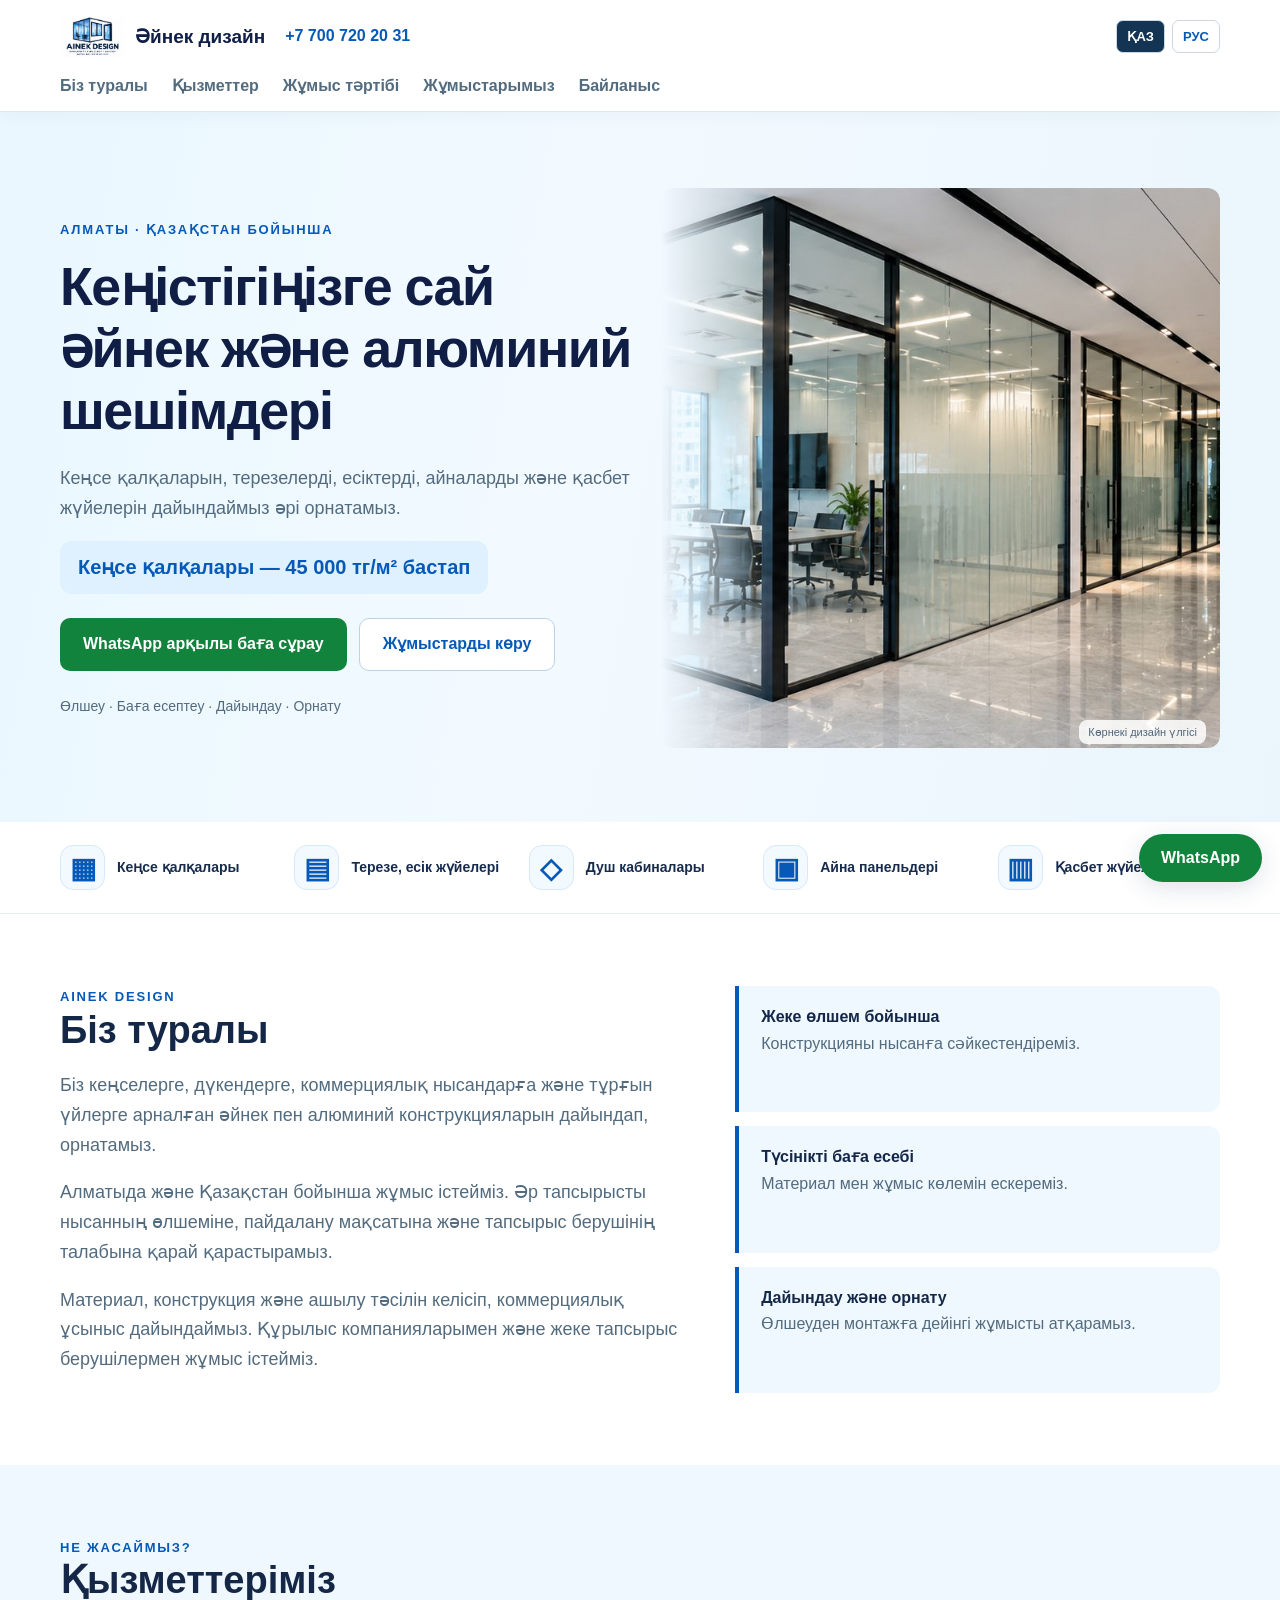
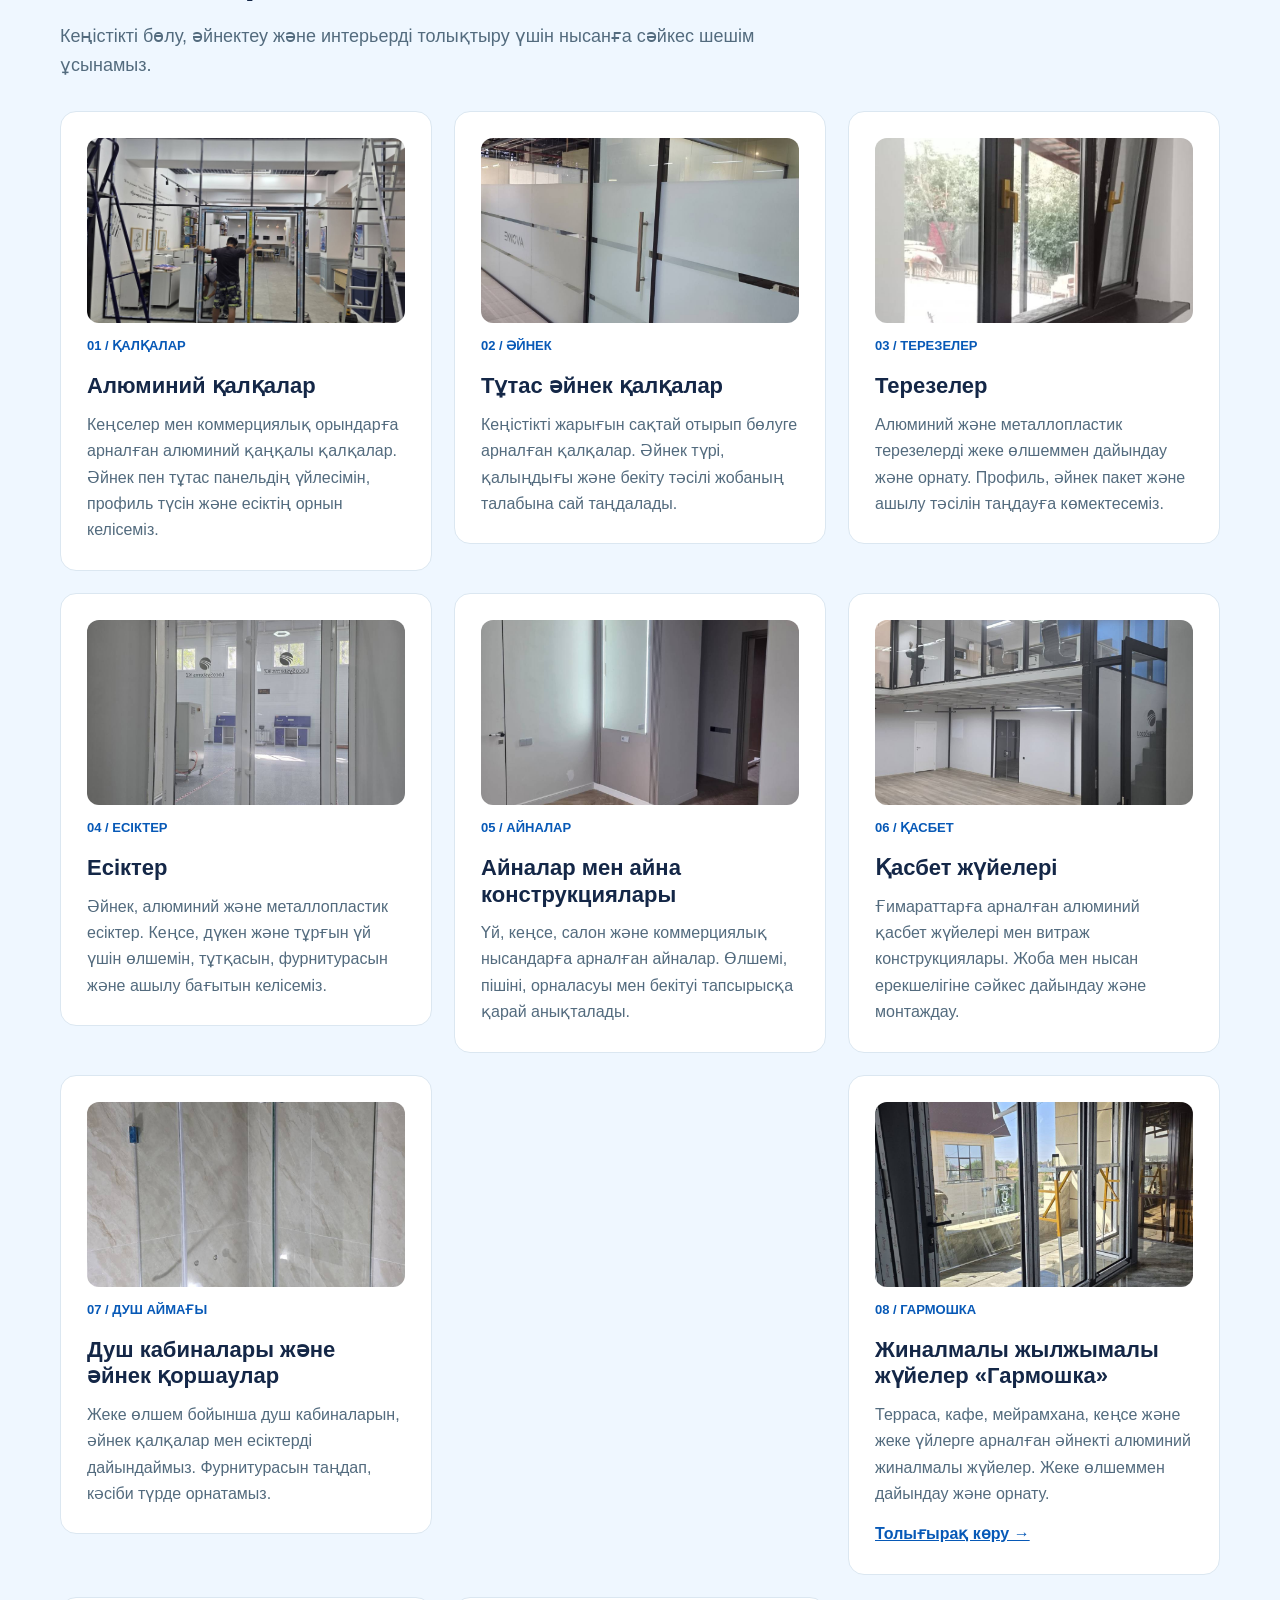
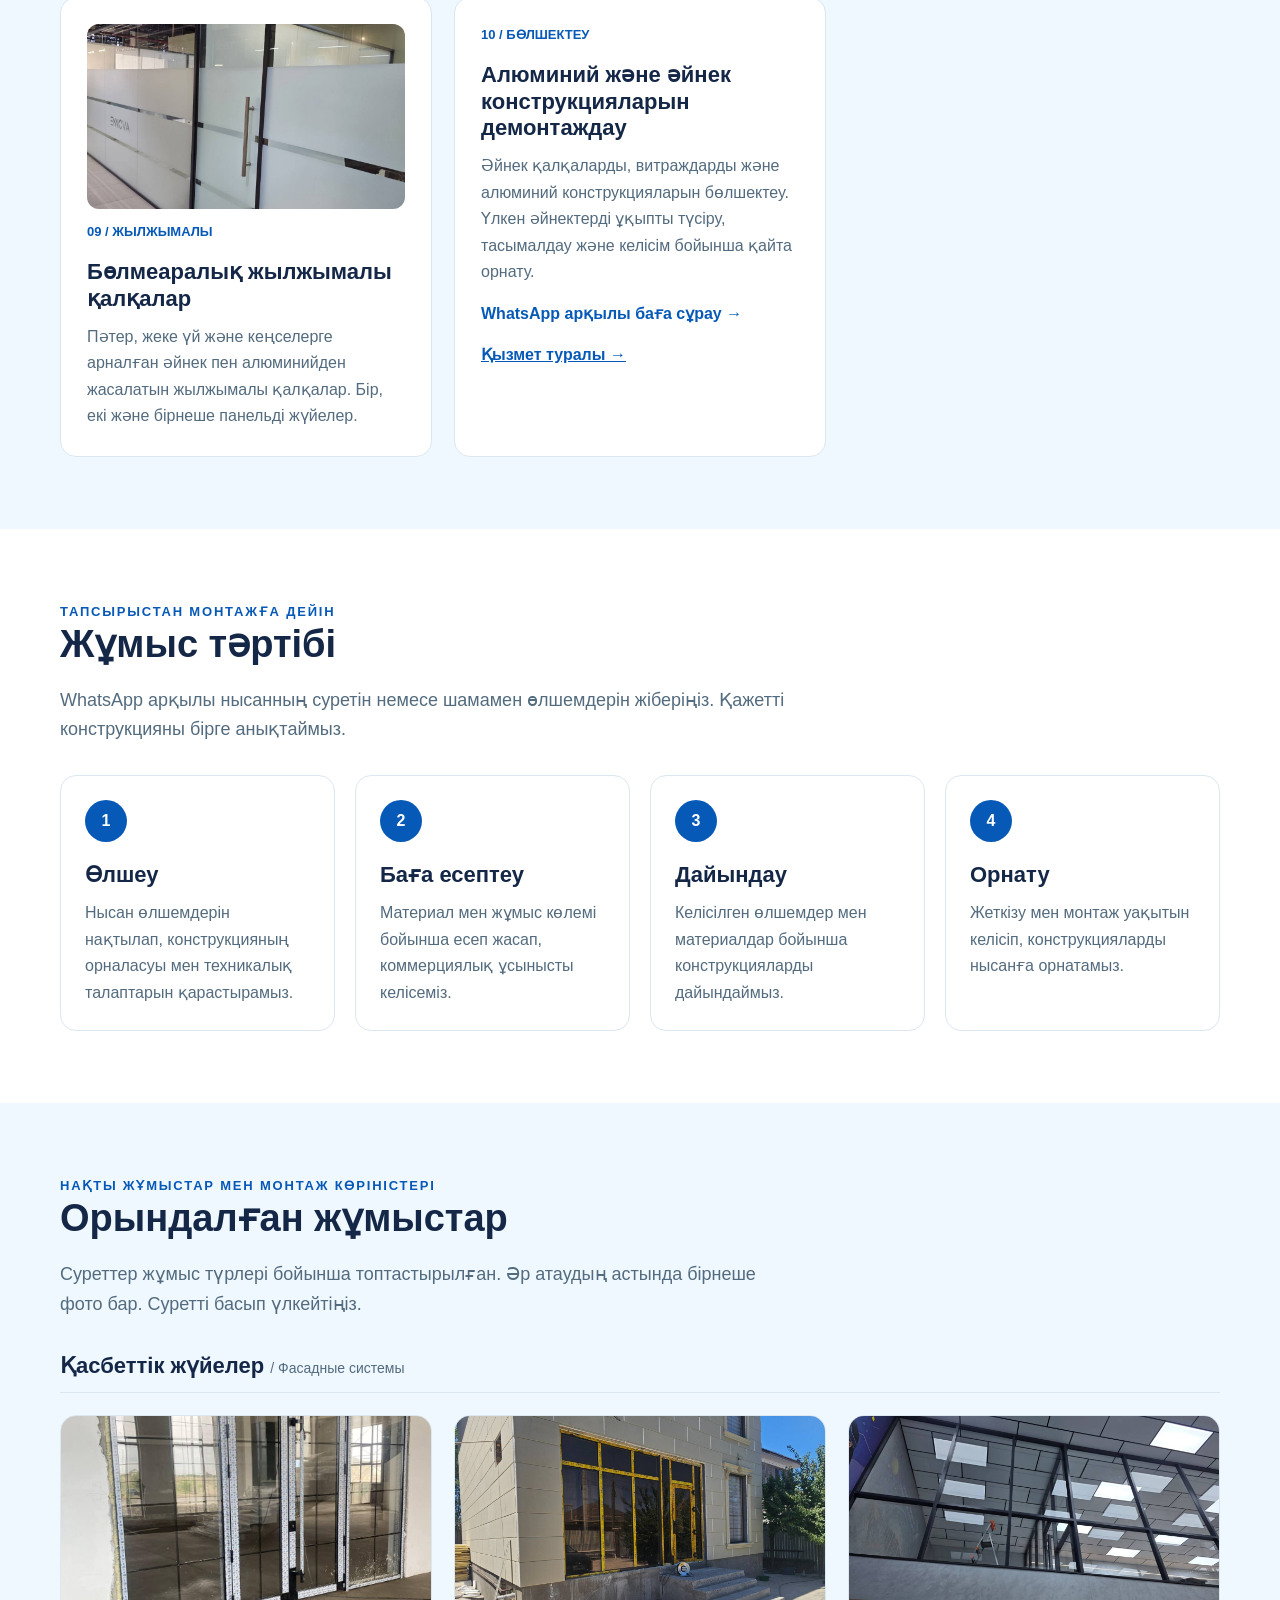
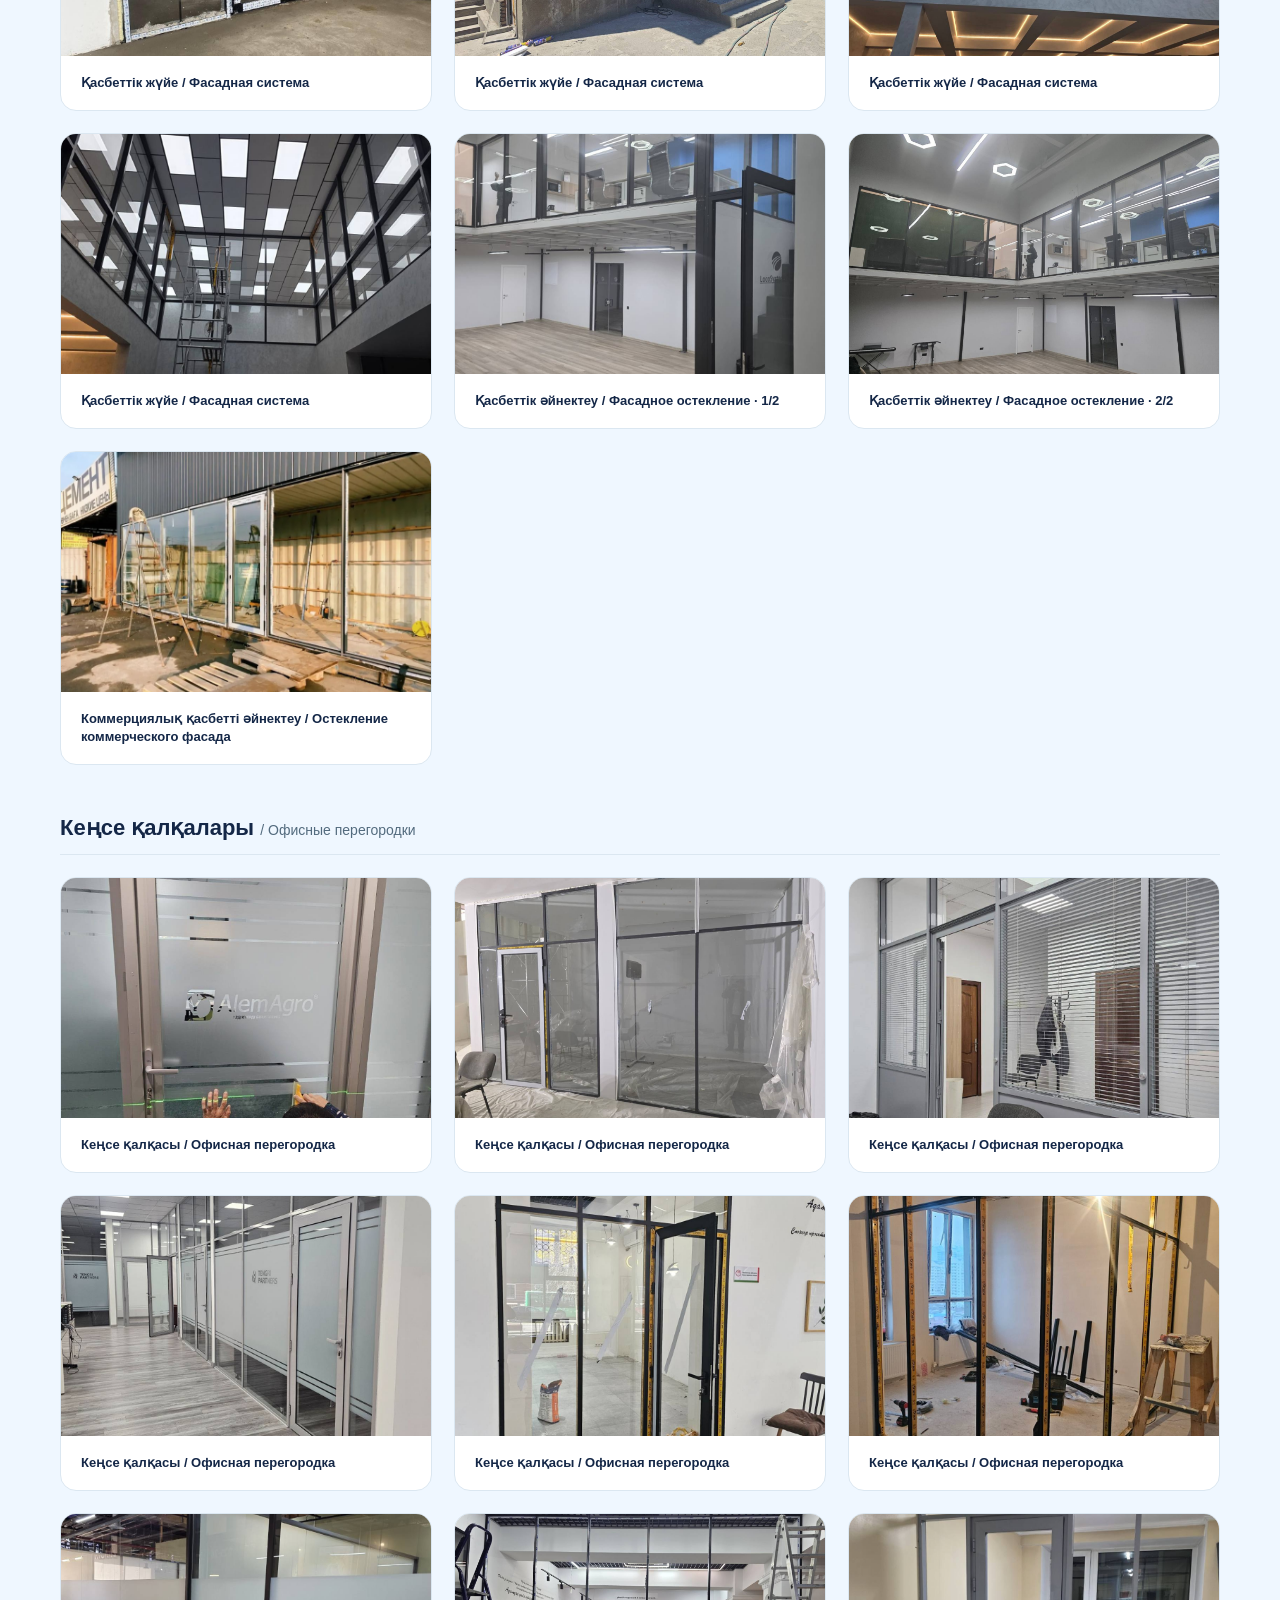
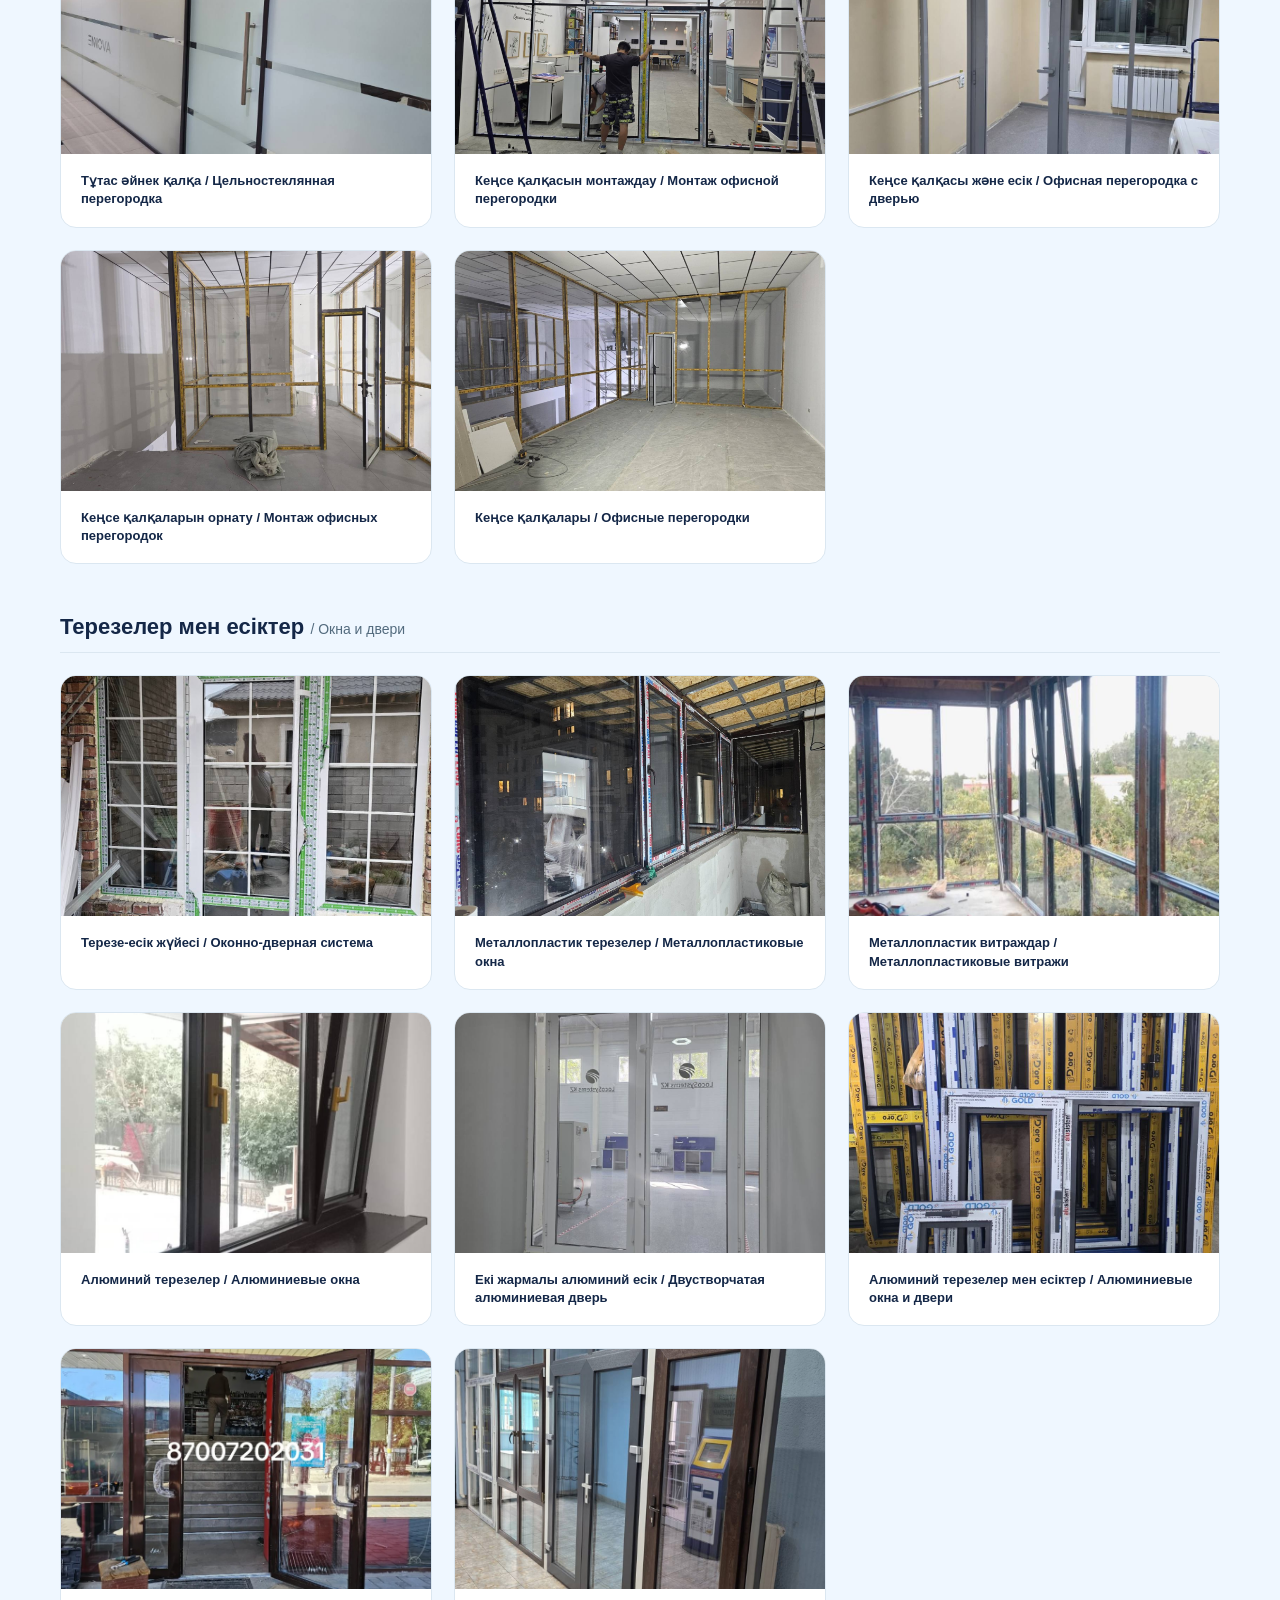
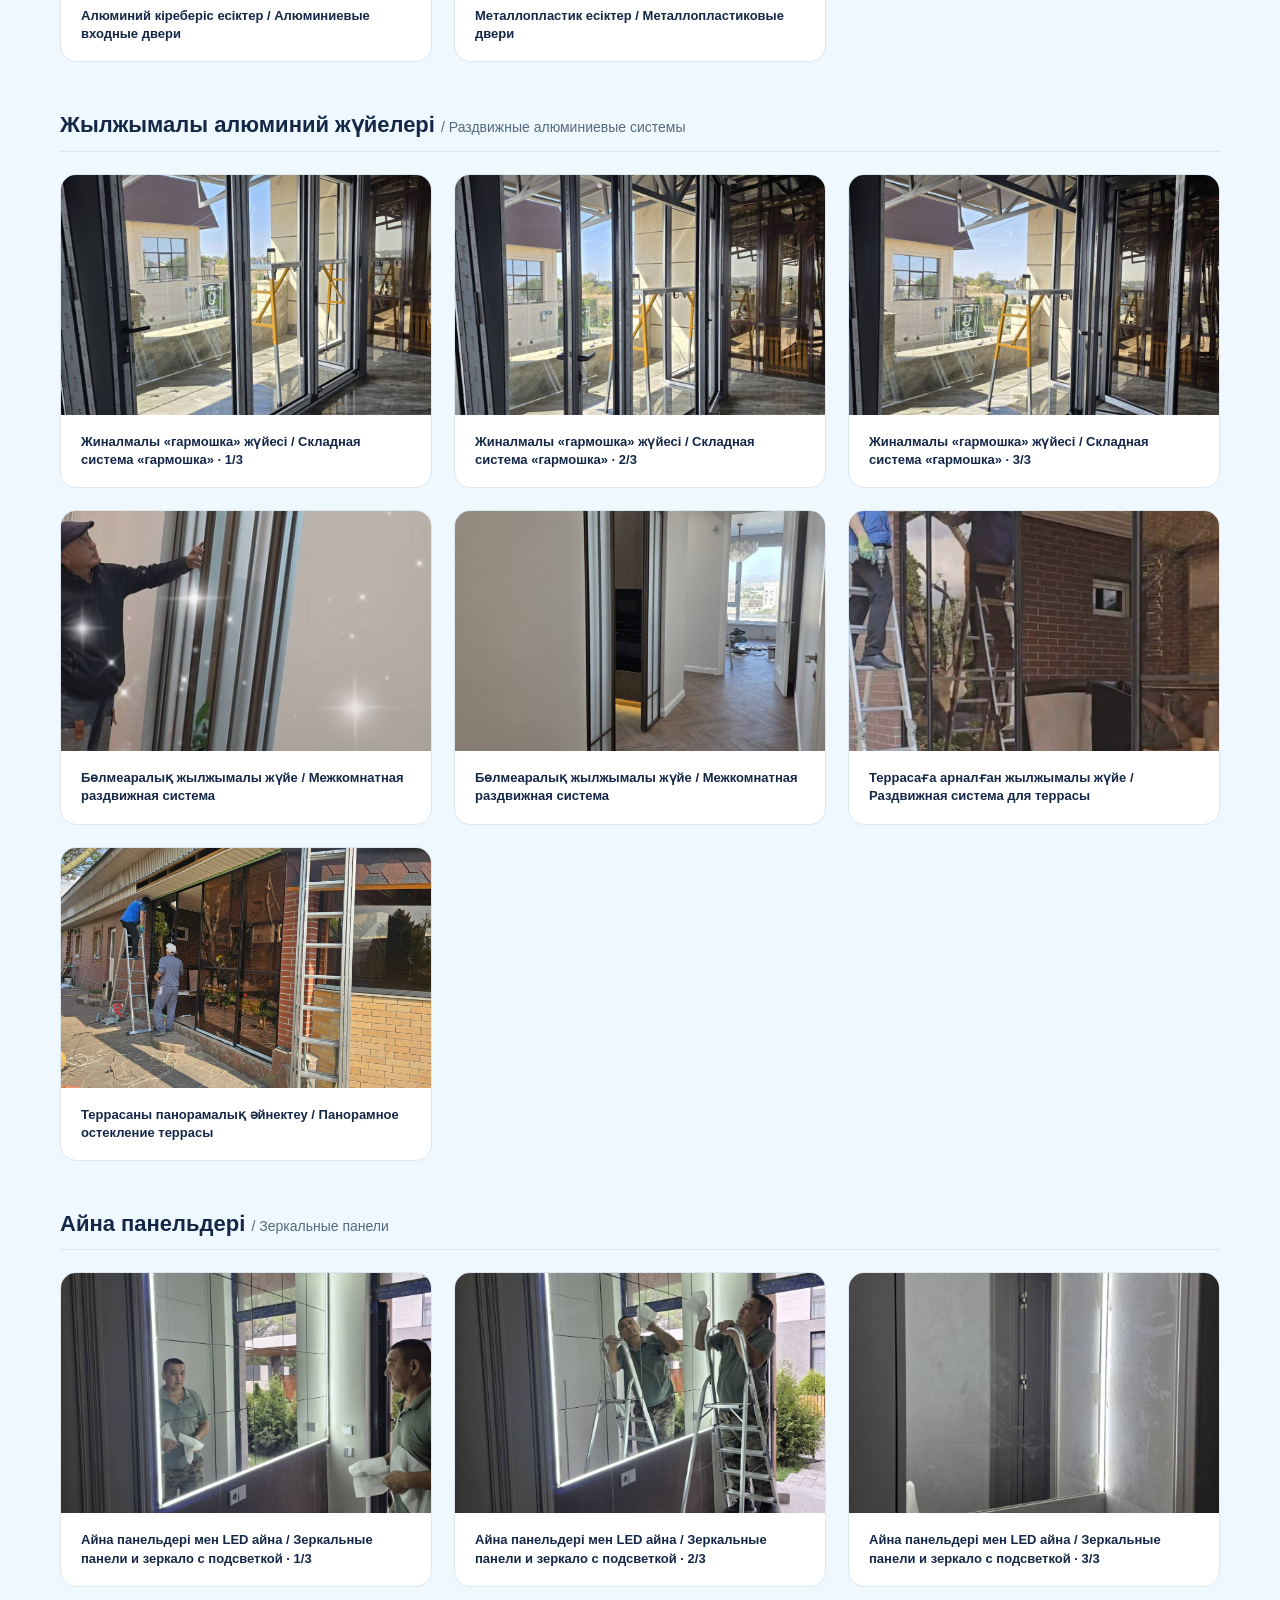
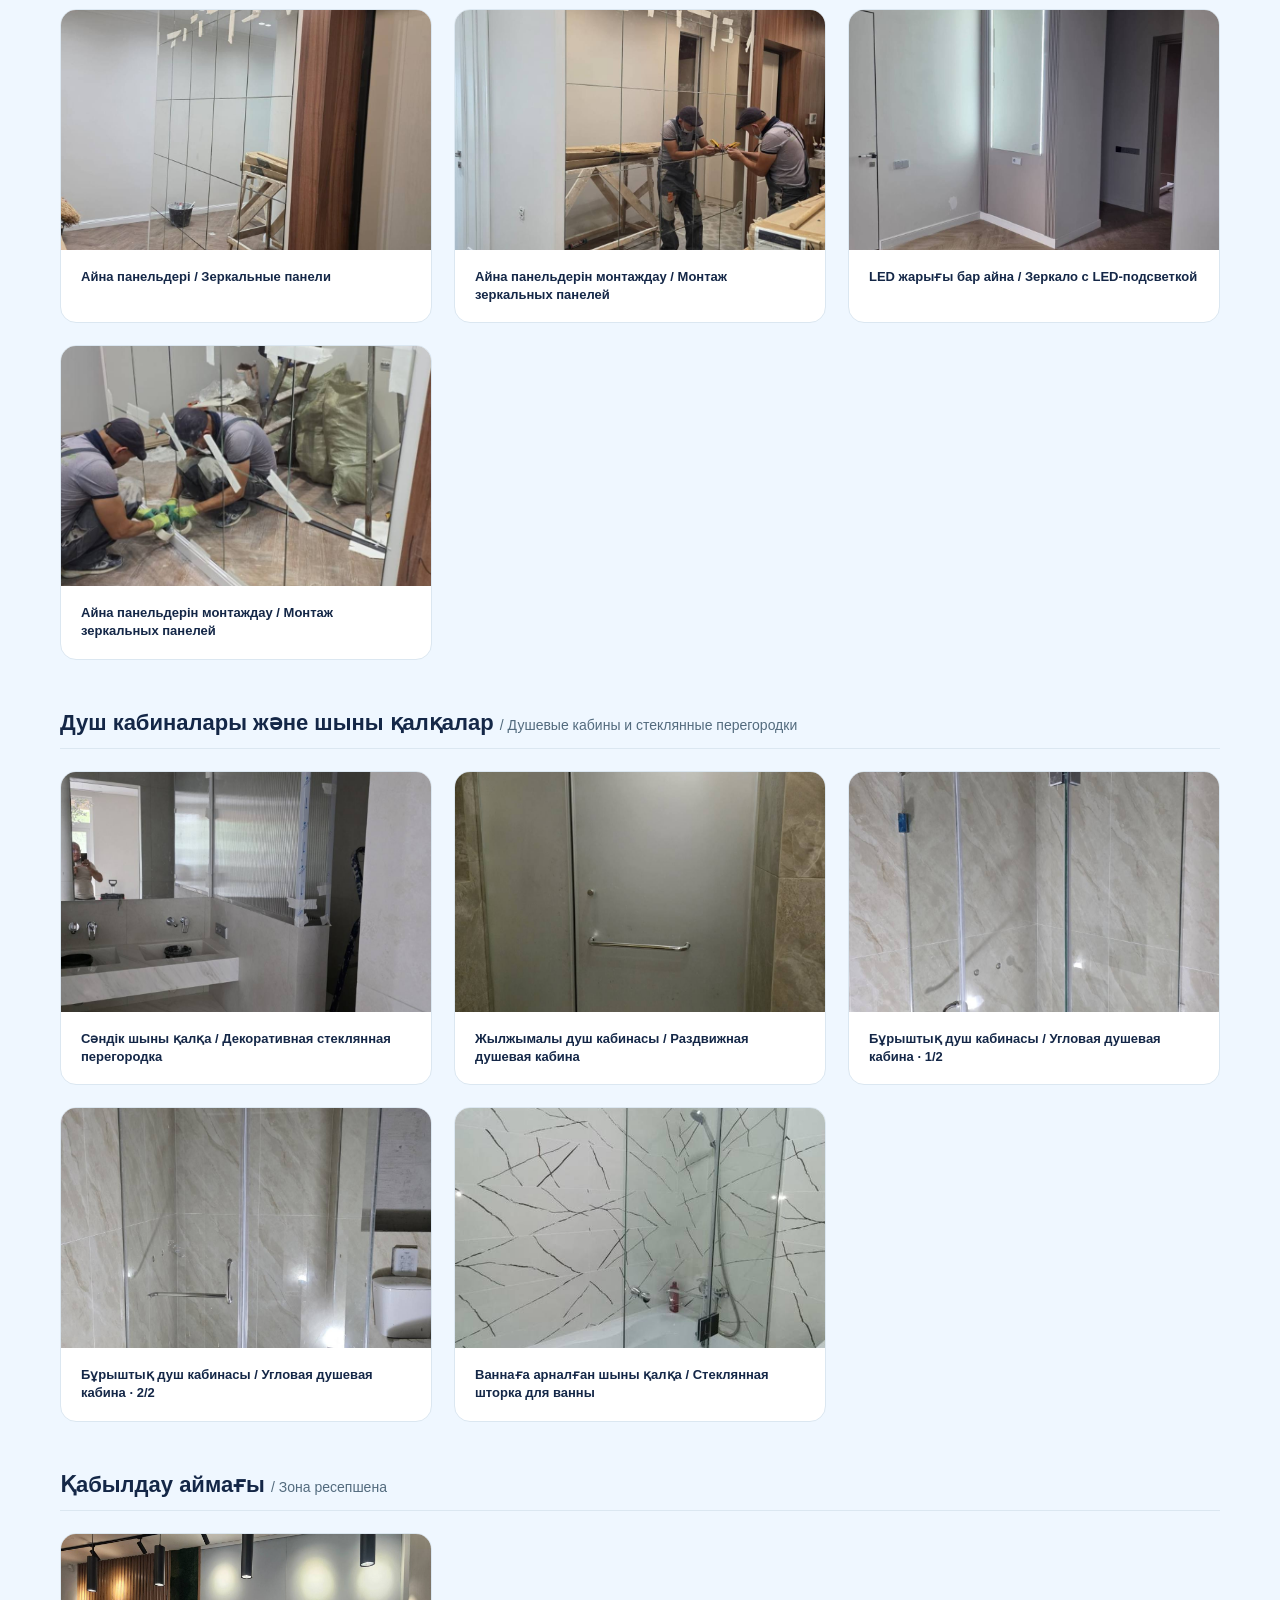
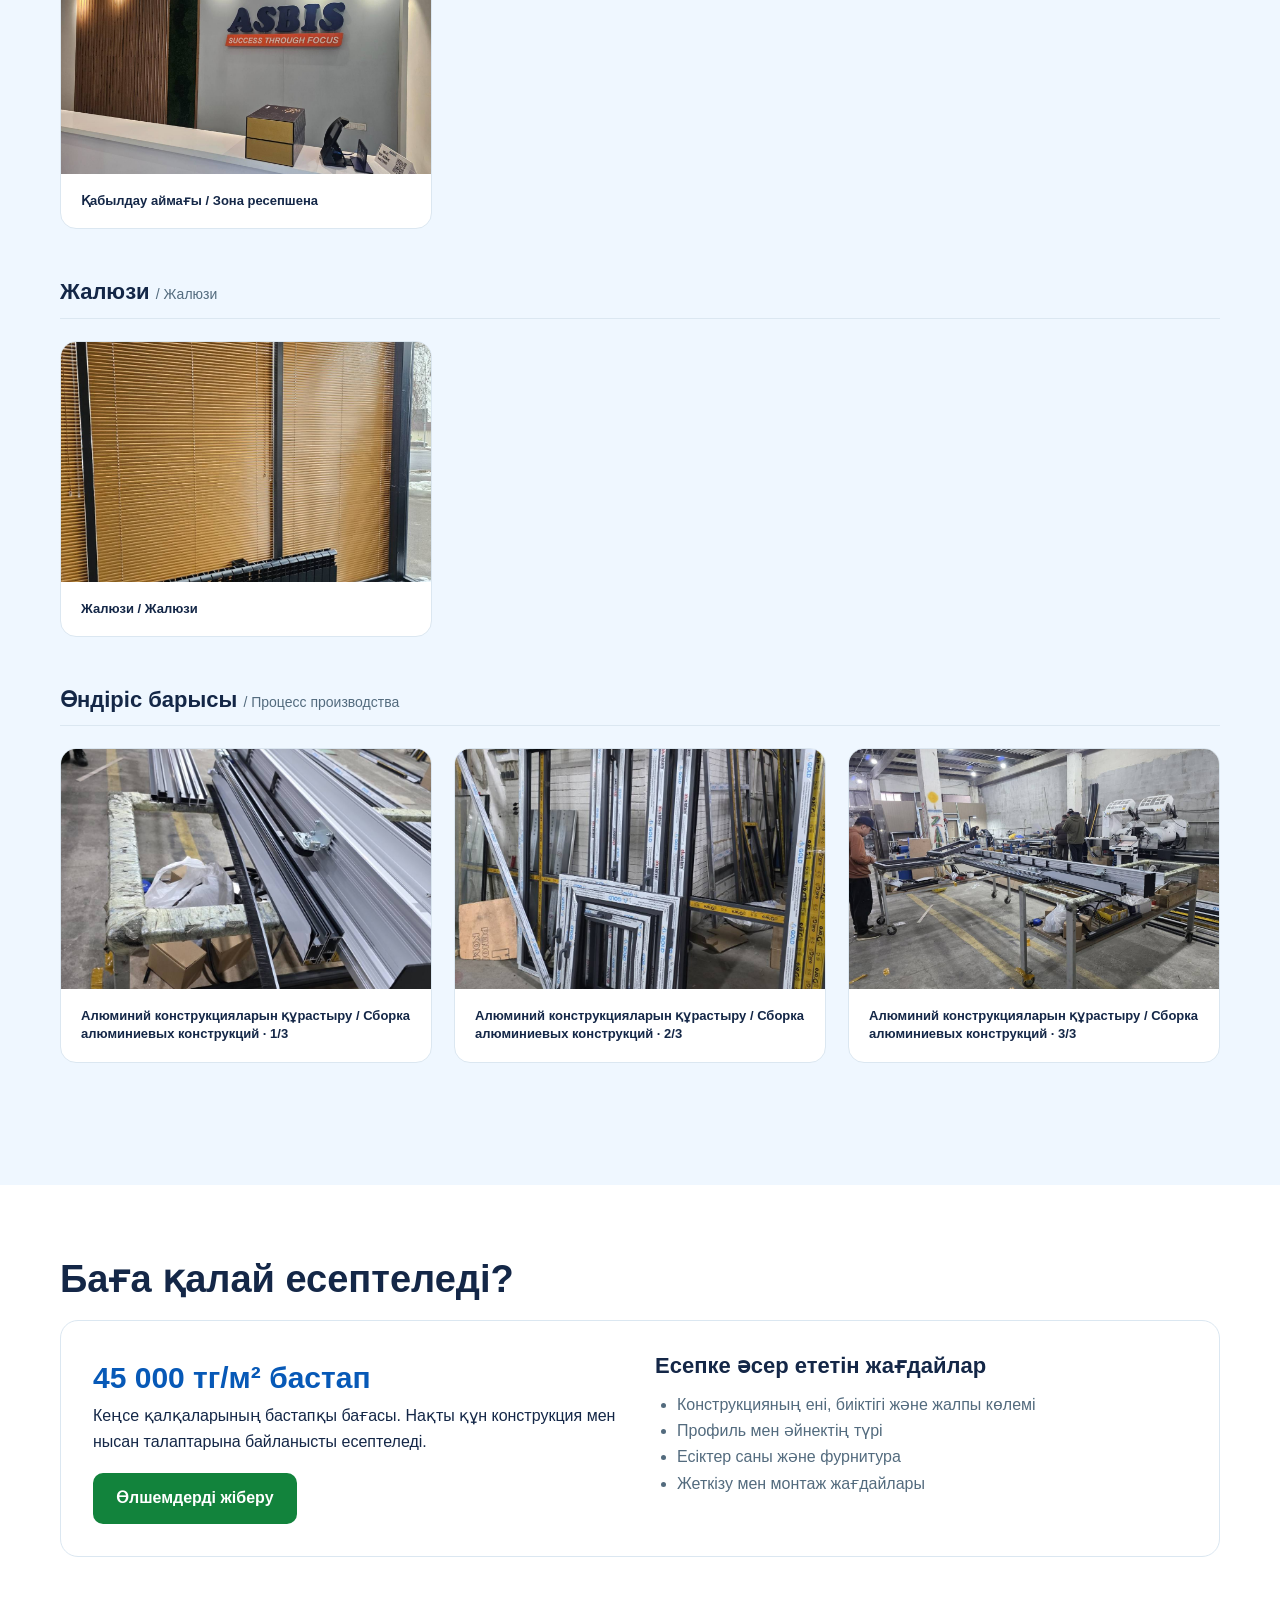
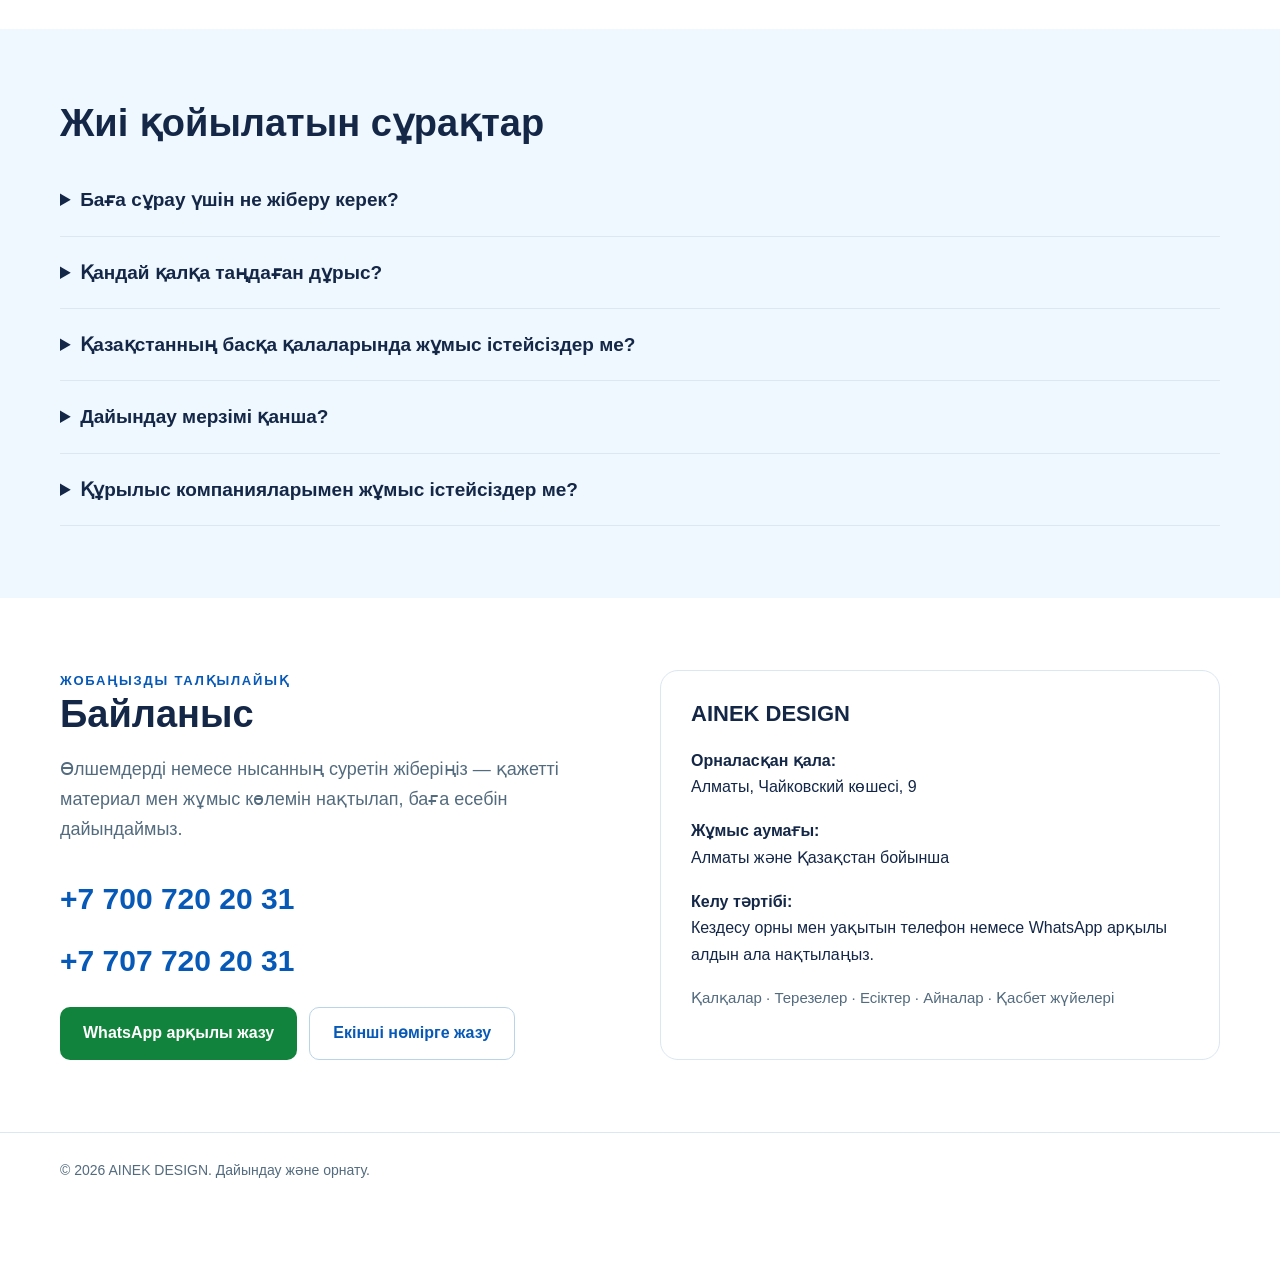
==== index.html @ 5c2abd18 "Add files via upload" ====
<!DOCTYPE html>

<html lang="kk">
<head>
<meta content="zsVLVojeZQD0ObqI7mPWbkQCAsrrq7wA-nR4Wl2OJik" name="google-site-verification"/>
<meta charset="utf-8"/>
<meta content="width=device-width, initial-scale=1.0" name="viewport"/>
<meta content="VD5rUZbk6-TV69r6Qdjn8jq1SdS30Mp1TdHzzVbM4CM" name="google-site-verification"/>
<title>Кеңсе және әйнек қалқалар Алматы | Гармошка, демонтаж — Әйнек дизайн</title>
<meta content="Әйнек дизайн: Алматыда кеңсе және тұтас әйнек қалқалар, алюминий есік-терезе, гармошка жүйелері, әйнек конструкцияларын демонтаждау. Өлшеу, дайындау, монтаж." name="description"/>
<link href="https://ainekdesign.kz/" rel="canonical"/>
<style>
:root{--blue:#135da5;--navy:#143453;--ink:#18324a;--muted:#536b7e;--pale:#edf5fc;--line:#dbe7f1;--green:#12833c}
*{box-sizing:border-box}html{scroll-behavior:smooth;scroll-padding-top:25px}body{margin:0;font-family:Arial,sans-serif;color:var(--ink);background:#fff;line-height:1.65}a{color:var(--blue)}img{max-width:100%;display:block}h1,h2,h3{line-height:1.2}h1{font-size:clamp(32px,4vw,54px);margin:16px 0 22px;letter-spacing:-1px}h2{font-size:clamp(28px,3vw,38px);margin:0 0 18px}h3{font-size:22px;margin:0 0 12px}p{margin:0 0 18px}.wrap{width:min(1160px,calc(100% - 40px));margin:auto}.top{border-bottom:1px solid var(--line);background:white}.top-inner{display:flex;align-items:center;justify-content:space-between;gap:20px;padding:18px 0}.brand{text-decoration:none;font-weight:800;font-size:22px;color:var(--navy)}.top-phone{font-weight:700;text-decoration:none}.nav{display:flex;gap:24px;flex-wrap:wrap;padding-bottom:15px}.nav a{text-decoration:none;color:var(--muted);font-weight:700}.nav a:hover{color:var(--blue)}.hero{background:linear-gradient(125deg,#f5faff,#e3f1fc);padding:56px 0 64px}.hero-grid{display:grid;grid-template-columns:1.05fr 1fr;gap:48px;align-items:center}.logo{width:280px;height:auto;border-radius:15px;margin-bottom:26px}.eyebrow{color:var(--blue);font-size:13px;font-weight:800;letter-spacing:1.8px;text-transform:uppercase}.intro{font-size:19px;color:var(--muted)}.price{display:inline-block;background:#fff;border:1px solid #c8ddf0;border-radius:12px;padding:10px 18px;font-weight:800;font-size:22px;color:var(--blue);margin-bottom:24px}.actions{display:flex;gap:12px;flex-wrap:wrap}.btn{display:inline-flex;align-items:center;justify-content:center;padding:14px 23px;background:var(--green);color:#fff;font-weight:700;border-radius:10px;text-decoration:none;line-height:1.4;text-align:center}.btn:hover{background:#0c6d30}.secondary{background:white;color:var(--blue);border:1px solid #b9d3e9}.secondary:hover{background:#eaf3fc}.hero-image{width:100%;height:460px;object-fit:cover;border-radius:24px;box-shadow:0 18px 40px #163b5c18}.hero-note{font-size:14px;margin:15px 0 0;color:var(--muted)}section{padding:72px 0}.section-intro{max-width:740px;color:var(--muted);font-size:18px;margin-bottom:30px}.soft{background:var(--pale)}.grid{display:grid;grid-template-columns:repeat(3,1fr);gap:22px}.card{padding:26px;background:#fff;border:1px solid var(--line);border-radius:16px}.card p{color:var(--muted);margin:0}.tag{color:var(--blue);font-size:13px;font-weight:800;display:block;margin-bottom:17px}.about-grid{display:grid;grid-template-columns:1.3fr 1fr;gap:45px}.about-grid p{color:var(--muted);font-size:18px}.facts{display:grid;gap:14px}.fact{padding:18px 22px;background:var(--pale);border-left:4px solid var(--blue);border-radius:0 12px 12px 0}.fact strong{display:block}.fact span{color:var(--muted)}.steps{display:grid;grid-template-columns:repeat(4,1fr);gap:20px}.step{background:white;border:1px solid var(--line);border-radius:16px;padding:24px}.number{display:inline-flex;width:42px;height:42px;align-items:center;justify-content:center;background:var(--blue);color:white;border-radius:50%;font-weight:bold;margin-bottom:20px}.step p{color:var(--muted);font-size:16px;margin:0}.gallery{display:grid;grid-template-columns:repeat(3,1fr);gap:22px}figure{margin:0;background:#fff;border:1px solid var(--line);border-radius:16px;overflow:hidden}figure a{display:block}figure img{width:100%;height:260px;object-fit:cover}figcaption{padding:18px 20px;font-weight:700;font-size:16px}.note{font-size:15px;color:var(--muted)}.price-box{display:grid;grid-template-columns:1fr 1fr;gap:30px;background:white;padding:32px;border:1px solid var(--line);border-radius:18px}.price-box strong{font-size:30px;color:var(--blue)}.price-box ul{padding-left:22px;margin:0;color:var(--muted)}details{border-bottom:1px solid var(--line);padding:20px 0}summary{cursor:pointer;font-size:19px;font-weight:700}details p{color:var(--muted);margin:14px 0 0}.contact-grid{display:grid;grid-template-columns:1fr 1fr;gap:40px}.phones{display:flex;flex-direction:column;gap:12px;margin:22px 0}.phones a{font-size:clamp(23px,3vw,30px);font-weight:800;text-decoration:none}.contact-card{padding:30px;background:white;border:1px solid var(--line);border-radius:18px}.contact-card h3{margin-bottom:20px}.footer{padding:26px 0 100px;border-top:1px solid var(--line);color:var(--muted);font-size:14px}.fixed{position:fixed;right:18px;bottom:18px;z-index:10;box-shadow:0 6px 25px #163b5c25;border-radius:40px;padding:13px 22px}a:focus-visible,summary:focus-visible{outline:3px solid #da9500;outline-offset:4px}
@media(max-width:850px){.hero-grid,.about-grid,.contact-grid,.price-box{grid-template-columns:1fr}.grid,.gallery{grid-template-columns:repeat(2,1fr)}.steps{grid-template-columns:repeat(2,1fr)}.hero-image{height:350px}.hero-grid{gap:30px}}
@media(max-width:540px){.wrap{width:calc(100% - 32px)}.top-inner{gap:8px;flex-wrap:wrap}.brand{font-size:19px}.top-phone{font-size:15px}.nav{gap:12px 18px;font-size:14px}.hero{padding:32px 0 40px}.logo{width:250px}.hero-image{height:280px}section{padding:46px 0}.grid,.gallery,.steps{grid-template-columns:1fr}.price-box{padding:24px}.intro{font-size:18px}figure img{height:270px}.btn{font-size:16px}.actions .btn{width:100%}.contact-card{padding:24px}}
@media(prefers-reduced-motion:reduce){html{scroll-behavior:auto}}
.work-group{margin:34px 0 50px}.work-group h3{padding-bottom:12px;border-bottom:1px solid var(--line);margin-bottom:22px}.work-group small{font-size:14px;color:var(--muted);font-weight:400}.gallery-note{font-size:14px;color:var(--muted)}.gallery figure{margin:0}.gallery figcaption{font-size:13px;line-height:1.4}
.service-photo{width:100%;height:185px;object-fit:cover;border-radius:12px;margin-bottom:12px}.lang-switch{display:flex;gap:7px;margin-left:auto}.lang-switch a{padding:5px 10px;border:1px solid #cad8e5;border-radius:7px;text-decoration:none;font-weight:bold;font-size:13px}.lang-switch a[aria-current="page"]{background:#143453;color:white}.gallery img{width:100%;height:240px;object-fit:cover}@media(max-width:540px){.lang-switch{margin-left:0}}
/* Refreshed visual identity, bilingual hero */
:root{--blue:#0759b7;--navy:#101f47;--ink:#142747;--pale:#eff7ff}
.top{position:relative;z-index:2;box-shadow:0 2px 18px #18375b0d}
.top-inner{padding:12px 0}.brand{display:flex;align-items:center;gap:10px;font-size:19px}.brand-logo{width:65px;height:49px;object-fit:contain}.nav{padding-bottom:12px}
.hero{padding:76px 0 74px;background:linear-gradient(100deg,#eaf7ff 0%,#f2faff 46%,#eaf5fc 100%);overflow:hidden}
.hero-grid{position:relative;grid-template-columns:1.04fr 1fr;gap:20px;min-height:530px}
.hero-grid>div:first-child{position:relative;z-index:1;padding:28px 0}
.hero h1{font-size:clamp(36px,4.2vw,59px);font-weight:800;letter-spacing:-1.5px;line-height:1.15;color:#101d45;max-width:700px}
.hero .intro{max-width:610px;font-size:18px}.hero .price{background:#dff0ff;border:0;color:#0759b7;font-size:20px}
.hero-image{height:560px;border-radius:12px;object-fit:cover;object-position:center;box-shadow:none;mask-image:linear-gradient(to right,transparent 0%,black 19%);-webkit-mask-image:linear-gradient(to right,transparent 0%,black 19%)}
.hero-note{margin-top:24px}.visual-note{position:absolute;right:14px;bottom:4px;font-size:11px;color:#516779;background:#ffffffd9;padding:3px 9px;border-radius:8px}
.hero-services{background:#fff;border-bottom:1px solid #e4edf5}.hero-services-grid{display:grid;grid-template-columns:repeat(5,1fr);gap:12px;padding:23px 0}.hero-service{display:flex;gap:12px;align-items:center;color:#172b4d;text-decoration:none;font-size:14px;font-weight:700}.hero-service-icon{color:#0759b7;border:1px solid #d7e9fb;background:#f2f9ff;border-radius:13px;width:45px;height:45px;display:grid;place-items:center;font-size:28px;flex-shrink:0}
@media(max-width:850px){.hero{padding:35px 0}.hero-grid{grid-template-columns:1fr;min-height:0}.hero-grid>div:first-child{padding:0}.hero-image{height:360px;mask-image:none;-webkit-mask-image:none}.visual-note{bottom:10px}.hero-services-grid{grid-template-columns:repeat(3,1fr)}}
@media(max-width:540px){.brand-logo{width:45px;height:37px}.brand{font-size:16px}.hero h1{font-size:35px}.hero-image{height:300px}.hero-services-grid{grid-template-columns:repeat(2,1fr)}.hero-service{font-size:13px}}
</style>
<link href="https://ainekdesign.kz/" hreflang="kk" rel="alternate"/><link href="https://ainekdesign.kz/ru.html" hreflang="ru" rel="alternate"/><style>.service-card-link{display:block;color:inherit;text-decoration:none;border-radius:16px}.service-card-link:hover .card{border-color:#0759b7;box-shadow:0 5px 18px #14345318}.service-card-link:focus-visible{outline:3px solid #da9500;outline-offset:4px}.work-group{scroll-margin-top:30px}.gallery figure a{cursor:zoom-in} .lightbox{position:fixed;inset:0;z-index:9999;background:rgba(8,18,35,.94);display:none;align-items:center;justify-content:center;flex-direction:column;padding:55px 70px 60px}.lightbox.open{display:flex}.lightbox img{max-width:100%;max-height:calc(100vh - 140px);object-fit:contain}.lightbox button{position:absolute;background:#fff;border:0;border-radius:8px;cursor:pointer;padding:8px 14px;font-size:24px}.lightbox .close{top:14px;right:20px}.lightbox .prev{left:15px;top:50%}.lightbox .next{right:15px;top:50%}.lightbox .count{color:white;margin-top:10px;text-align:center}@media(max-width:600px){.lightbox{padding:50px 45px}.lightbox button{padding:6px 9px}}</style><style>.demontazh-link{display:inline-block;margin-top:16px;font-weight:700;text-decoration:none}.demontazh-link:hover{text-decoration:underline}</style></head>
<body>
<header class="top"><div class="wrap"><div class="top-inner"><a class="brand" href="#home"><img alt="AINEK DESIGN" class="brand-logo" src="WhatsApp Image 2026-10-04 at 18.28.06.jpeg"/> Әйнек дизайн</a><a class="top-phone" href="tel:+77007202031">+7 700 720 20 31</a><div class="lang-switch"><a aria-current="page" data-lang="kk" href="index.html">ҚАЗ</a><a data-lang="ru" href="ru.html">РУС</a></div></div><nav aria-label="Негізгі мәзір" class="nav"><a href="#about">Біз туралы</a><a href="#services">Қызметтер</a><a href="#process">Жұмыс тәртібі</a><a href="#works">Жұмыстарымыз</a><a href="#contact">Байланыс</a></nav></div></header>
<main>
<section class="hero" id="home"><div class="wrap hero-grid"><div><div class="eyebrow">Алматы · Қазақстан бойынша</div><h1>Кеңістігіңізге сай әйнек және алюминий шешімдері</h1><p class="intro">Кеңсе қалқаларын, терезелерді, есіктерді, айналарды және қасбет жүйелерін дайындаймыз әрі орнатамыз.</p><div class="price">Кеңсе қалқалары — 45 000 тг/м² бастап</div><div class="actions"><a class="btn" href="https://wa.me/77007202031" rel="noopener noreferrer" target="_blank">WhatsApp арқылы баға сұрау</a><a class="btn secondary" href="#works">Жұмыстарды көру</a></div><p class="hero-note">Өлшеу · Баға есептеу · Дайындау · Орнату</p></div><img alt="Заманауи шыны кеңсе қалқалары — дизайн үлгісі" class="hero-image" fetchpriority="high" src="hero-modern-office.jpg"/><div class="visual-note">Көрнекі дизайн үлгісі</div></div></section><div class="hero-services"><div class="wrap hero-services-grid"><a class="hero-service" href="#services"><span class="hero-service-icon">▦</span><span>Кеңсе қалқалары</span></a><a class="hero-service" href="#services"><span class="hero-service-icon">▤</span><span>Терезе, есік жүйелері</span></a><a class="hero-service" href="#services"><span class="hero-service-icon">◇</span><span>Душ кабиналары</span></a><a class="hero-service" href="#services"><span class="hero-service-icon">▣</span><span>Айна панельдері</span></a><a class="hero-service" href="#services"><span class="hero-service-icon">▥</span><span>Қасбет жүйелері</span></a></div></div>
<section id="about"><div class="wrap about-grid"><div><div class="eyebrow">AINEK DESIGN</div><h2>Біз туралы</h2><p>Біз кеңселерге, дүкендерге, коммерциялық нысандарға және тұрғын үйлерге арналған әйнек пен алюминий конструкцияларын дайындап, орнатамыз.</p><p>Алматыда және Қазақстан бойынша жұмыс істейміз. Әр тапсырысты нысанның өлшеміне, пайдалану мақсатына және тапсырыс берушінің талабына қарай қарастырамыз.</p><p>Материал, конструкция және ашылу тәсілін келісіп, коммерциялық ұсыныс дайындаймыз. Құрылыс компанияларымен және жеке тапсырыс берушілермен жұмыс істейміз.</p></div><div class="facts"><div class="fact"><strong>Жеке өлшем бойынша</strong><span>Конструкцияны нысанға сәйкестендіреміз.</span></div><div class="fact"><strong>Түсінікті баға есебі</strong><span>Материал мен жұмыс көлемін ескереміз.</span></div><div class="fact"><strong>Дайындау және орнату</strong><span>Өлшеуден монтажға дейінгі жұмысты атқарамыз.</span></div></div></div></section>
<section class="soft" id="services"><div class="wrap"><div class="eyebrow">Не жасаймыз?</div><h2>Қызметтеріміз</h2><p class="section-intro">Кеңістікті бөлу, әйнектеу және интерьерді толықтыру үшін нысанға сәйкес шешім ұсынамыз.</p><div class="grid">
<a aria-label="Суреттерді көру: Алюминий қалқалар" class="service-card-link" href="#gallery-1"><article class="card"><img alt="Алюминий қалқалар" class="service-photo" loading="lazy" src="work-24-1.jpg"/><span class="tag">01 / ҚАЛҚАЛАР</span><h3>Алюминий қалқалар</h3><p>Кеңселер мен коммерциялық орындарға арналған алюминий қаңқалы қалқалар. Әйнек пен тұтас панельдің үйлесімін, профиль түсін және есіктің орнын келісеміз.</p></article></a>
<a aria-label="Суреттерді көру: Тұтас әйнек қалқалар" class="service-card-link" href="#gallery-1"><article class="card"><img alt="Тұтас әйнек қалқалар" class="service-photo" loading="lazy" src="work-23-1.jpg"/><span class="tag">02 / ӘЙНЕК</span><h3>Тұтас әйнек қалқалар</h3><p>Кеңістікті жарығын сақтай отырып бөлуге арналған қалқалар. Әйнек түрі, қалыңдығы және бекіту тәсілі жобаның талабына сай таңдалады.</p></article></a>
<a aria-label="Суреттерді көру: Терезелер" class="service-card-link" href="#gallery-2"><article class="card"><img alt="Терезелер" class="service-photo" loading="lazy" src="work-17-1.jpg"/><span class="tag">03 / ТЕРЕЗЕЛЕР</span><h3>Терезелер</h3><p>Алюминий және металлопластик терезелерді жеке өлшеммен дайындау және орнату. Профиль, әйнек пакет және ашылу тәсілін таңдауға көмектесеміз.</p></article></a>
<a aria-label="Суреттерді көру: Есіктер" class="service-card-link" href="#gallery-2"><article class="card"><img alt="Есіктер" class="service-photo" loading="lazy" src="work-20-1.jpg"/><span class="tag">04 / ЕСІКТЕР</span><h3>Есіктер</h3><p>Әйнек, алюминий және металлопластик есіктер. Кеңсе, дүкен және тұрғын үй үшін өлшемін, тұтқасын, фурнитурасын және ашылу бағытын келісеміз.</p></article></a>
<a aria-label="Суреттерді көру: Айналар мен айна конструкциялары" class="service-card-link" href="#gallery-4"><article class="card"><img alt="Айналар мен айна конструкциялары" class="service-photo" loading="lazy" src="work-43-1.jpg"/><span class="tag">05 / АЙНАЛАР</span><h3>Айналар мен айна конструкциялары</h3><p>Үй, кеңсе, салон және коммерциялық нысандарға арналған айналар. Өлшемі, пішіні, орналасуы мен бекітуі тапсырысқа қарай анықталады.</p></article></a>
<a aria-label="Суреттерді көру: Қасбет жүйелері" class="service-card-link" href="#gallery-0"><article class="card"><img alt="Қасбет жүйелері" class="service-photo" loading="lazy" src="work-19-1.jpg"/><span class="tag">06 / ҚАСБЕТ</span><h3>Қасбет жүйелері</h3><p>Ғимараттарға арналған алюминий қасбет жүйелері мен витраж конструкциялары. Жоба мен нысан ерекшелігіне сәйкес дайындау және монтаждау.</p></article></a>
<a aria-label="Суреттерді көру: Душ кабиналары және әйнек қоршаулар" class="service-card-link" href="#gallery-5"><article class="card"><img alt="Душ қалқалары" class="service-photo" loading="lazy" src="work-31-1.jpg"/><span class="tag">07 / ДУШ АЙМАҒЫ</span><h3>Душ кабиналары және әйнек қоршаулар</h3><p>Жеке өлшем бойынша душ кабиналарын, әйнек қалқалар мен есіктерді дайындаймыз. Фурнитурасын таңдап, кәсіби түрде орнатамыз.</p></article></a><a aria-label="Суреттерді көру: Жиналмалы жылжымалы жүйелер «Гармошка»" class="service-card-link" href="#gallery-3"><article class="card"><img alt="Гармошка жиналмалы жылжымалы жүйелері" class="service-photo" loading="lazy" src="work-15-1.jpg"/><span class="tag">08 / ГАРМОШКА</span><h3>Жиналмалы жылжымалы жүйелер «Гармошка»</h3><p>Терраса, кафе, мейрамхана, кеңсе және жеке үйлерге арналған әйнекті алюминий жиналмалы жүйелер. Жеке өлшеммен дайындау және орнату.</p><a href="garmoshka.html" style="display:inline-block;margin-top:14px;font-weight:700">Толығырақ көру →</a></article></a><a aria-label="Суреттерді көру: Бөлмеаралық жылжымалы қалқалар" class="service-card-link" href="#gallery-3"><article class="card"><img alt="Бөлмеаралық жылжымалы қалқалар" class="service-photo" loading="lazy" src="work-23-1.jpg"/><span class="tag">09 / ЖЫЛЖЫМАЛЫ</span><h3>Бөлмеаралық жылжымалы қалқалар</h3><p>Пәтер, жеке үй және кеңселерге арналған әйнек пен алюминийден жасалатын жылжымалы қалқалар. Бір, екі және бірнеше панельді жүйелер.</p></article></a>
<article class="card"><span class="tag">10 / БӨЛШЕКТЕУ</span><h3>Алюминий және әйнек конструкцияларын демонтаждау</h3><p>Әйнек қалқаларды, витраждарды және алюминий конструкцияларын бөлшектеу. Үлкен әйнектерді ұқыпты түсіру, тасымалдау және келісім бойынша қайта орнату.</p><a class="demontazh-link" href="https://wa.me/77007202031?text=%D0%A1%D3%99%D0%BB%D0%B5%D0%BC%D0%B5%D1%82%D1%81%D1%96%D0%B7%20%D0%B1%D0%B5%21%20%D0%94%D0%B5%D0%BC%D0%BE%D0%BD%D1%82%D0%B0%D0%B6%20%D2%9B%D0%B0%D0%B6%D0%B5%D1%82" rel="noopener noreferrer" target="_blank">WhatsApp арқылы баға сұрау →</a><a href="demontazh.html" style="display:inline-block;margin-top:14px;font-weight:700">Қызмет туралы →</a></article></div></div></section>
<section id="process"><div class="wrap"><div class="eyebrow">Тапсырыстан монтажға дейін</div><h2>Жұмыс тәртібі</h2><p class="section-intro">WhatsApp арқылы нысанның суретін немесе шамамен өлшемдерін жіберіңіз. Қажетті конструкцияны бірге анықтаймыз.</p><div class="steps"><article class="step"><span class="number">1</span><h3>Өлшеу</h3><p>Нысан өлшемдерін нақтылап, конструкцияның орналасуы мен техникалық талаптарын қарастырамыз.</p></article><article class="step"><span class="number">2</span><h3>Баға есептеу</h3><p>Материал мен жұмыс көлемі бойынша есеп жасап, коммерциялық ұсынысты келісеміз.</p></article><article class="step"><span class="number">3</span><h3>Дайындау</h3><p>Келісілген өлшемдер мен материалдар бойынша конструкцияларды дайындаймыз.</p></article><article class="step"><span class="number">4</span><h3>Орнату</h3><p>Жеткізу мен монтаж уақытын келісіп, конструкцияларды нысанға орнатамыз.</p></article></div></div></section>
<section class="soft" id="works"><div class="wrap"><div class="eyebrow">Нақты жұмыстар мен монтаж көріністері</div><h2>Орындалған жұмыстар</h2><p class="section-intro">Суреттер жұмыс түрлері бойынша топтастырылған. Әр атаудың астында бірнеше фото бар. Суретті басып үлкейтіңіз.</p><div class="work-group" id="gallery-0"><h3>Қасбеттік жүйелер <small>/ Фасадные системы</small></h3><div class="gallery"><figure><a href="photo1.jpg.jpeg" rel="noopener noreferrer" target="_blank"><img alt="Қасбеттік жүйе" loading="lazy" src="photo1.jpg.jpeg"/></a><figcaption>Қасбеттік жүйе / Фасадная система</figcaption></figure><figure><a href="photo5.jpg.jpeg" rel="noopener noreferrer" target="_blank"><img alt="Қасбеттік жүйе" loading="lazy" src="photo5.jpg.jpeg"/></a><figcaption>Қасбеттік жүйе / Фасадная система</figcaption></figure><figure><a href="photo13.jpg.jpeg" rel="noopener noreferrer" target="_blank"><img alt="Қасбеттік жүйе" loading="lazy" src="photo13.jpg.jpeg"/></a><figcaption>Қасбеттік жүйе / Фасадная система</figcaption></figure><figure><a href="photo14.jpg.jpeg" rel="noopener noreferrer" target="_blank"><img alt="Қасбеттік жүйе" loading="lazy" src="photo14.jpg.jpeg"/></a><figcaption>Қасбеттік жүйе / Фасадная система</figcaption></figure><figure><a href="work-19-1.jpg" rel="noopener noreferrer" target="_blank"><img alt="Қасбеттік әйнектеу" loading="lazy" src="work-19-1.jpg"/></a><figcaption>Қасбеттік әйнектеу / Фасадное остекление · 1/2</figcaption></figure><figure><a href="work-19-2.jpg" rel="noopener noreferrer" target="_blank"><img alt="Қасбеттік әйнектеу" loading="lazy" src="work-19-2.jpg"/></a><figcaption>Қасбеттік әйнектеу / Фасадное остекление · 2/2</figcaption></figure><figure><a href="work-29-1.png" rel="noopener noreferrer" target="_blank"><img alt="Коммерциялық қасбетті әйнектеу" loading="lazy" src="work-29-1.png"/></a><figcaption>Коммерциялық қасбетті әйнектеу / Остекление коммерческого фасада</figcaption></figure></div></div><div class="work-group" id="gallery-1"><h3>Кеңсе қалқалары <small>/ Офисные перегородки</small></h3><div class="gallery"><figure><a href="photo2.jpg.jpeg" rel="noopener noreferrer" target="_blank"><img alt="Кеңсе қалқасы" loading="lazy" src="photo2.jpg.jpeg"/></a><figcaption>Кеңсе қалқасы / Офисная перегородка</figcaption></figure><figure><a href="photo3.jpg.jpeg" rel="noopener noreferrer" target="_blank"><img alt="Кеңсе қалқасы" loading="lazy" src="photo3.jpg.jpeg"/></a><figcaption>Кеңсе қалқасы / Офисная перегородка</figcaption></figure><figure><a href="photo4.jpg.jpeg" rel="noopener noreferrer" target="_blank"><img alt="Кеңсе қалқасы" loading="lazy" src="photo4.jpg.jpeg"/></a><figcaption>Кеңсе қалқасы / Офисная перегородка</figcaption></figure><figure><a href="photo6.jpg.jpeg" rel="noopener noreferrer" target="_blank"><img alt="Кеңсе қалқасы" loading="lazy" src="photo6.jpg.jpeg"/></a><figcaption>Кеңсе қалқасы / Офисная перегородка</figcaption></figure><figure><a href="photo9.jpg.jpeg" rel="noopener noreferrer" target="_blank"><img alt="Кеңсе қалқасы" loading="lazy" src="photo9.jpg.jpeg"/></a><figcaption>Кеңсе қалқасы / Офисная перегородка</figcaption></figure><figure><a href="photo10.jpg.jpeg" rel="noopener noreferrer" target="_blank"><img alt="Кеңсе қалқасы" loading="lazy" src="photo10.jpg.jpeg"/></a><figcaption>Кеңсе қалқасы / Офисная перегородка</figcaption></figure><figure><a href="work-23-1.jpg" rel="noopener noreferrer" target="_blank"><img alt="Тұтас әйнек қалқа" loading="lazy" src="work-23-1.jpg"/></a><figcaption>Тұтас әйнек қалқа / Цельностеклянная перегородка</figcaption></figure><figure><a href="work-24-1.jpg" rel="noopener noreferrer" target="_blank"><img alt="Кеңсе қалқасын монтаждау" loading="lazy" src="work-24-1.jpg"/></a><figcaption>Кеңсе қалқасын монтаждау / Монтаж офисной перегородки</figcaption></figure><figure><a href="work-35-1.jpg" rel="noopener noreferrer" target="_blank"><img alt="Кеңсе қалқасы және есік" loading="lazy" src="work-35-1.jpg"/></a><figcaption>Кеңсе қалқасы және есік / Офисная перегородка с дверью</figcaption></figure><figure><a href="work-36-1.jpg" rel="noopener noreferrer" target="_blank"><img alt="Кеңсе қалқаларын орнату" loading="lazy" src="work-36-1.jpg"/></a><figcaption>Кеңсе қалқаларын орнату / Монтаж офисных перегородок</figcaption></figure><figure><a href="work-37-1.jpg" rel="noopener noreferrer" target="_blank"><img alt="Кеңсе қалқалары" loading="lazy" src="work-37-1.jpg"/></a><figcaption>Кеңсе қалқалары / Офисные перегородки</figcaption></figure></div></div><div class="work-group" id="gallery-2"><h3>Терезелер мен есіктер <small>/ Окна и двери</small></h3><div class="gallery"><figure><a href="photo7.jpg.jpeg" rel="noopener noreferrer" target="_blank"><img alt="Терезе-есік жүйесі" loading="lazy" src="photo7.jpg.jpeg"/></a><figcaption>Терезе-есік жүйесі / Оконно-дверная система</figcaption></figure><figure><a href="photo8.jpg.jpeg" rel="noopener noreferrer" target="_blank"><img alt="Металлопластик терезелер" loading="lazy" src="photo8.jpg.jpeg"/></a><figcaption>Металлопластик терезелер / Металлопластиковые окна</figcaption></figure><figure><a href="work-16-1.jpg" rel="noopener noreferrer" target="_blank"><img alt="Металлопластик витраждар" loading="lazy" src="work-16-1.jpg"/></a><figcaption>Металлопластик витраждар / Металлопластиковые витражи</figcaption></figure><figure><a href="work-17-1.jpg" rel="noopener noreferrer" target="_blank"><img alt="Алюминий терезелер" loading="lazy" src="work-17-1.jpg"/></a><figcaption>Алюминий терезелер / Алюминиевые окна</figcaption></figure><figure><a href="work-20-1.jpg" rel="noopener noreferrer" target="_blank"><img alt="Екі жармалы алюминий есік" loading="lazy" src="work-20-1.jpg"/></a><figcaption>Екі жармалы алюминий есік / Двустворчатая алюминиевая дверь</figcaption></figure><figure><a href="work-21-1.jpg" rel="noopener noreferrer" target="_blank"><img alt="Алюминий терезелер мен есіктер" loading="lazy" src="work-21-1.jpg"/></a><figcaption>Алюминий терезелер мен есіктер / Алюминиевые окна и двери</figcaption></figure><figure><a href="work-27-1.png" rel="noopener noreferrer" target="_blank"><img alt="Алюминий кіреберіс есіктер" loading="lazy" src="work-27-1.png"/></a><figcaption>Алюминий кіреберіс есіктер / Алюминиевые входные двери</figcaption></figure><figure><a href="work-34-1.jpg" rel="noopener noreferrer" target="_blank"><img alt="Металлопластик есіктер" loading="lazy" src="work-34-1.jpg"/></a><figcaption>Металлопластик есіктер / Металлопластиковые двери</figcaption></figure></div></div><div class="work-group" id="gallery-3"><h3>Жылжымалы алюминий жүйелері <small>/ Раздвижные алюминиевые системы</small></h3><div class="gallery"><figure><a href="work-15-1.jpg" rel="noopener noreferrer" target="_blank"><img alt="Жиналмалы «гармошка» жүйесі" loading="lazy" src="work-15-1.jpg"/></a><figcaption>Жиналмалы «гармошка» жүйесі / Складная система «гармошка» · 1/3</figcaption></figure><figure><a href="work-15-2.jpg" rel="noopener noreferrer" target="_blank"><img alt="Жиналмалы «гармошка» жүйесі" loading="lazy" src="work-15-2.jpg"/></a><figcaption>Жиналмалы «гармошка» жүйесі / Складная система «гармошка» · 2/3</figcaption></figure><figure><a href="work-15-3.jpg" rel="noopener noreferrer" target="_blank"><img alt="Жиналмалы «гармошка» жүйесі" loading="lazy" src="work-15-3.jpg"/></a><figcaption>Жиналмалы «гармошка» жүйесі / Складная система «гармошка» · 3/3</figcaption></figure><figure><a href="work-18-1.jpg" rel="noopener noreferrer" target="_blank"><img alt="Бөлмеаралық жылжымалы жүйе" loading="lazy" src="work-18-1.jpg"/></a><figcaption>Бөлмеаралық жылжымалы жүйе / Межкомнатная раздвижная система</figcaption></figure><figure><a href="work-22-1.jpg" rel="noopener noreferrer" target="_blank"><img alt="Бөлмеаралық жылжымалы жүйе" loading="lazy" src="work-22-1.jpg"/></a><figcaption>Бөлмеаралық жылжымалы жүйе / Межкомнатная раздвижная система</figcaption></figure><figure><a href="work-28-1.jpg" rel="noopener noreferrer" target="_blank"><img alt="Террасаға арналған жылжымалы жүйе" loading="lazy" src="work-28-1.jpg"/></a><figcaption>Террасаға арналған жылжымалы жүйе / Раздвижная система для террасы</figcaption></figure><figure><a href="work-40-1.jpeg" rel="noopener noreferrer" target="_blank"><img alt="Террасаны панорамалық әйнектеу" loading="lazy" src="work-40-1.jpeg"/></a><figcaption>Террасаны панорамалық әйнектеу / Панорамное остекление террасы</figcaption></figure></div></div><div class="work-group" id="gallery-4"><h3>Айна панельдері <small>/ Зеркальные панели</small></h3><div class="gallery"><figure><a href="work-25-1.jpg" rel="noopener noreferrer" target="_blank"><img alt="Айна панельдері мен LED айна" loading="lazy" src="work-25-1.jpg"/></a><figcaption>Айна панельдері мен LED айна / Зеркальные панели и зеркало с подсветкой · 1/3</figcaption></figure><figure><a href="work-25-2.jpg" rel="noopener noreferrer" target="_blank"><img alt="Айна панельдері мен LED айна" loading="lazy" src="work-25-2.jpg"/></a><figcaption>Айна панельдері мен LED айна / Зеркальные панели и зеркало с подсветкой · 2/3</figcaption></figure><figure><a href="work-25-3.jpg" rel="noopener noreferrer" target="_blank"><img alt="Айна панельдері мен LED айна" loading="lazy" src="work-25-3.jpg"/></a><figcaption>Айна панельдері мен LED айна / Зеркальные панели и зеркало с подсветкой · 3/3</figcaption></figure><figure><a href="work-41-1.jpg" rel="noopener noreferrer" target="_blank"><img alt="Айна панельдері" loading="lazy" src="work-41-1.jpg"/></a><figcaption>Айна панельдері / Зеркальные панели</figcaption></figure><figure><a href="work-42-1.jpg" rel="noopener noreferrer" target="_blank"><img alt="Айна панельдерін монтаждау" loading="lazy" src="work-42-1.jpg"/></a><figcaption>Айна панельдерін монтаждау / Монтаж зеркальных панелей</figcaption></figure><figure><a href="work-43-1.jpg" rel="noopener noreferrer" target="_blank"><img alt="LED жарығы бар айна" loading="lazy" src="work-43-1.jpg"/></a><figcaption>LED жарығы бар айна / Зеркало с LED-подсветкой</figcaption></figure><figure><a href="work-44-1.jpg" rel="noopener noreferrer" target="_blank"><img alt="Айна панельдерін монтаждау" loading="lazy" src="work-44-1.jpg"/></a><figcaption>Айна панельдерін монтаждау / Монтаж зеркальных панелей</figcaption></figure></div></div><div class="work-group" id="gallery-5"><h3>Душ кабиналары және шыны қалқалар <small>/ Душевые кабины и стеклянные перегородки</small></h3><div class="gallery"><figure><a href="work-26-1.jpg" rel="noopener noreferrer" target="_blank"><img alt="Сәндік шыны қалқа" loading="lazy" src="work-26-1.jpg"/></a><figcaption>Сәндік шыны қалқа / Декоративная стеклянная перегородка</figcaption></figure><figure><a href="work-30-1.jpg" rel="noopener noreferrer" target="_blank"><img alt="Жылжымалы душ кабинасы" loading="lazy" src="work-30-1.jpg"/></a><figcaption>Жылжымалы душ кабинасы / Раздвижная душевая кабина</figcaption></figure><figure><a href="work-31-1.jpg" rel="noopener noreferrer" target="_blank"><img alt="Бұрыштық душ кабинасы" loading="lazy" src="work-31-1.jpg"/></a><figcaption>Бұрыштық душ кабинасы / Угловая душевая кабина · 1/2</figcaption></figure><figure><a href="work-31-2.jpg" rel="noopener noreferrer" target="_blank"><img alt="Бұрыштық душ кабинасы" loading="lazy" src="work-31-2.jpg"/></a><figcaption>Бұрыштық душ кабинасы / Угловая душевая кабина · 2/2</figcaption></figure><figure><a href="work-38-1.jpg" rel="noopener noreferrer" target="_blank"><img alt="Ваннаға арналған шыны қалқа" loading="lazy" src="work-38-1.jpg"/></a><figcaption>Ваннаға арналған шыны қалқа / Стеклянная шторка для ванны</figcaption></figure></div></div><div class="work-group" id="gallery-6"><h3>Қабылдау аймағы <small>/ Зона ресепшена</small></h3><div class="gallery"><figure><a href="photo12.jpg.jpeg" rel="noopener noreferrer" target="_blank"><img alt="Қабылдау аймағы" loading="lazy" src="photo12.jpg.jpeg"/></a><figcaption>Қабылдау аймағы / Зона ресепшена</figcaption></figure></div></div><div class="work-group" id="gallery-7"><h3>Жалюзи <small>/ Жалюзи</small></h3><div class="gallery"><figure><a href="photo11.jpg.jpeg" rel="noopener noreferrer" target="_blank"><img alt="Жалюзи" loading="lazy" src="photo11.jpg.jpeg"/></a><figcaption>Жалюзи / Жалюзи</figcaption></figure></div></div><div class="work-group" id="gallery-8"><h3>Өндіріс барысы <small>/ Процесс производства</small></h3><div class="gallery"><figure><a href="work-39-1.jpg" rel="noopener noreferrer" target="_blank"><img alt="Алюминий конструкцияларын құрастыру" loading="lazy" src="work-39-1.jpg"/></a><figcaption>Алюминий конструкцияларын құрастыру / Сборка алюминиевых конструкций · 1/3</figcaption></figure><figure><a href="work-39-2.jpg" rel="noopener noreferrer" target="_blank"><img alt="Алюминий конструкцияларын құрастыру" loading="lazy" src="work-39-2.jpg"/></a><figcaption>Алюминий конструкцияларын құрастыру / Сборка алюминиевых конструкций · 2/3</figcaption></figure><figure><a href="work-39-3.jpg" rel="noopener noreferrer" target="_blank"><img alt="Алюминий конструкцияларын құрастыру" loading="lazy" src="work-39-3.jpg"/></a><figcaption>Алюминий конструкцияларын құрастыру / Сборка алюминиевых конструкций · 3/3</figcaption></figure></div></div></div></section>
<section id="prices"><div class="wrap"><h2>Баға қалай есептеледі?</h2><div class="price-box"><div><strong>45 000 тг/м² бастап</strong><p>Кеңсе қалқаларының бастапқы бағасы. Нақты құн конструкция мен нысан талаптарына байланысты есептеледі.</p><a class="btn" href="https://wa.me/77007202031" rel="noopener noreferrer" target="_blank">Өлшемдерді жіберу</a></div><div><h3>Есепке әсер ететін жағдайлар</h3><ul><li>Конструкцияның ені, биіктігі және жалпы көлемі</li><li>Профиль мен әйнектің түрі</li><li>Есіктер саны және фурнитура</li><li>Жеткізу мен монтаж жағдайлары</li></ul></div></div></div></section>
<section class="soft" id="faq"><div class="wrap"><h2>Жиі қойылатын сұрақтар</h2><details><summary>Баға сұрау үшін не жіберу керек?</summary><p>Нысанның суретін, шамамен ені мен биіктігін, қалаңызды және қандай конструкция қажет екенін WhatsApp арқылы жіберіңіз. Қосымша мәліметтерді байланыс кезінде нақтылаймыз.</p></details><details><summary>Қандай қалқа таңдаған дұрыс?</summary><p>Таңдау бөлменің мақсатына, есіктің орналасуына және әйнек пен профильге қойылатын талаптарға байланысты. Нысан туралы мәліметті қарап, сәйкес нұсқаларды ұсынамыз.</p></details><details><summary>Қазақстанның басқа қалаларында жұмыс істейсіздер ме?</summary><p>Иә, Қазақстан бойынша жұмыс істейміз. Жеткізу, өлшеу және монтаж шарттары нысанның орналасуы мен тапсырыс көлеміне қарай жеке келісіледі.</p></details><details><summary>Дайындау мерзімі қанша?</summary><p>Мерзім конструкция көлеміне, материалдың қолжетімділігіне және жұмыс күрделілігіне байланысты. Дайындау мен орнату уақытын тапсырысты келісу кезінде нақтылаймыз.</p></details><details><summary>Құрылыс компанияларымен жұмыс істейсіздер ме?</summary><p>Иә. Жұмыс көлемін, коммерциялық ұсынысты және қажетті құжаттарды тапсырыс берушімен алдын ала келісеміз.</p></details></div></section>
<section id="contact"><div class="wrap contact-grid"><div><div class="eyebrow">Жобаңызды талқылайық</div><h2>Байланыс</h2><p class="section-intro">Өлшемдерді немесе нысанның суретін жіберіңіз — қажетті материал мен жұмыс көлемін нақтылап, баға есебін дайындаймыз.</p><div class="phones"><a href="tel:+77007202031">+7 700 720 20 31</a><a href="tel:+77077202031">+7 707 720 20 31</a></div><div class="actions"><a class="btn" href="https://wa.me/77007202031" rel="noopener noreferrer" target="_blank">WhatsApp арқылы жазу</a><a class="btn secondary" href="https://wa.me/77077202031" rel="noopener noreferrer" target="_blank">Екінші нөмірге жазу</a></div></div><div class="contact-card"><h3>AINEK DESIGN</h3><p><strong>Орналасқан қала:</strong><br/>Алматы, Чайковский көшесі, 9</p><p><strong>Жұмыс аумағы:</strong><br/>Алматы және Қазақстан бойынша</p><p><strong>Келу тәртібі:</strong><br/>Кездесу орны мен уақытын телефон немесе WhatsApp арқылы алдын ала нақтылаңыз.</p><p class="note">Қалқалар · Терезелер · Есіктер · Айналар · Қасбет жүйелері</p></div></div></section>
</main><footer class="footer"><div class="wrap">© 2026 AINEK DESIGN. Дайындау және орнату.</div></footer><a aria-label="AINEK DESIGN компаниясына WhatsApp арқылы жазу" class="btn fixed" href="https://wa.me/77007202031" rel="noopener noreferrer" target="_blank">WhatsApp</a>
<div aria-label="Фото галереясы" aria-modal="true" class="lightbox" id="lightbox" role="dialog"><button aria-label="Жабу" class="close">×</button><button aria-label="Алдыңғы" class="prev">‹</button><img alt=""/><button aria-label="Келесі" class="next">›</button><div class="count"></div></div><script>(()=>{const box=document.getElementById('lightbox'),photo=box.querySelector('img'),count=box.querySelector('.count');let links=[],pos=0;function show(n){if(!links.length)return;pos=(n+links.length)%links.length;photo.src=links[pos].getAttribute('href');photo.alt=links[pos].querySelector('img')?.alt||'';count.textContent=(pos+1)+' / '+links.length+' — '+photo.alt}document.querySelectorAll('#works .gallery a').forEach(a=>a.addEventListener('click',e=>{e.preventDefault();links=[...a.closest('.gallery').querySelectorAll('a')];show(links.indexOf(a));box.classList.add('open');document.body.style.overflow='hidden';box.querySelector('.close').focus()}));function close(){box.classList.remove('open');document.body.style.overflow=''}box.querySelector('.close').onclick=close;box.querySelector('.prev').onclick=()=>show(pos-1);box.querySelector('.next').onclick=()=>show(pos+1);box.addEventListener('click',e=>{if(e.target===box)close()});document.addEventListener('keydown',e=>{if(!box.classList.contains('open'))return;if(e.key==='Escape')close();if(e.key==='ArrowRight')show(pos+1);if(e.key==='ArrowLeft')show(pos-1)})})();</script></body>
</html>
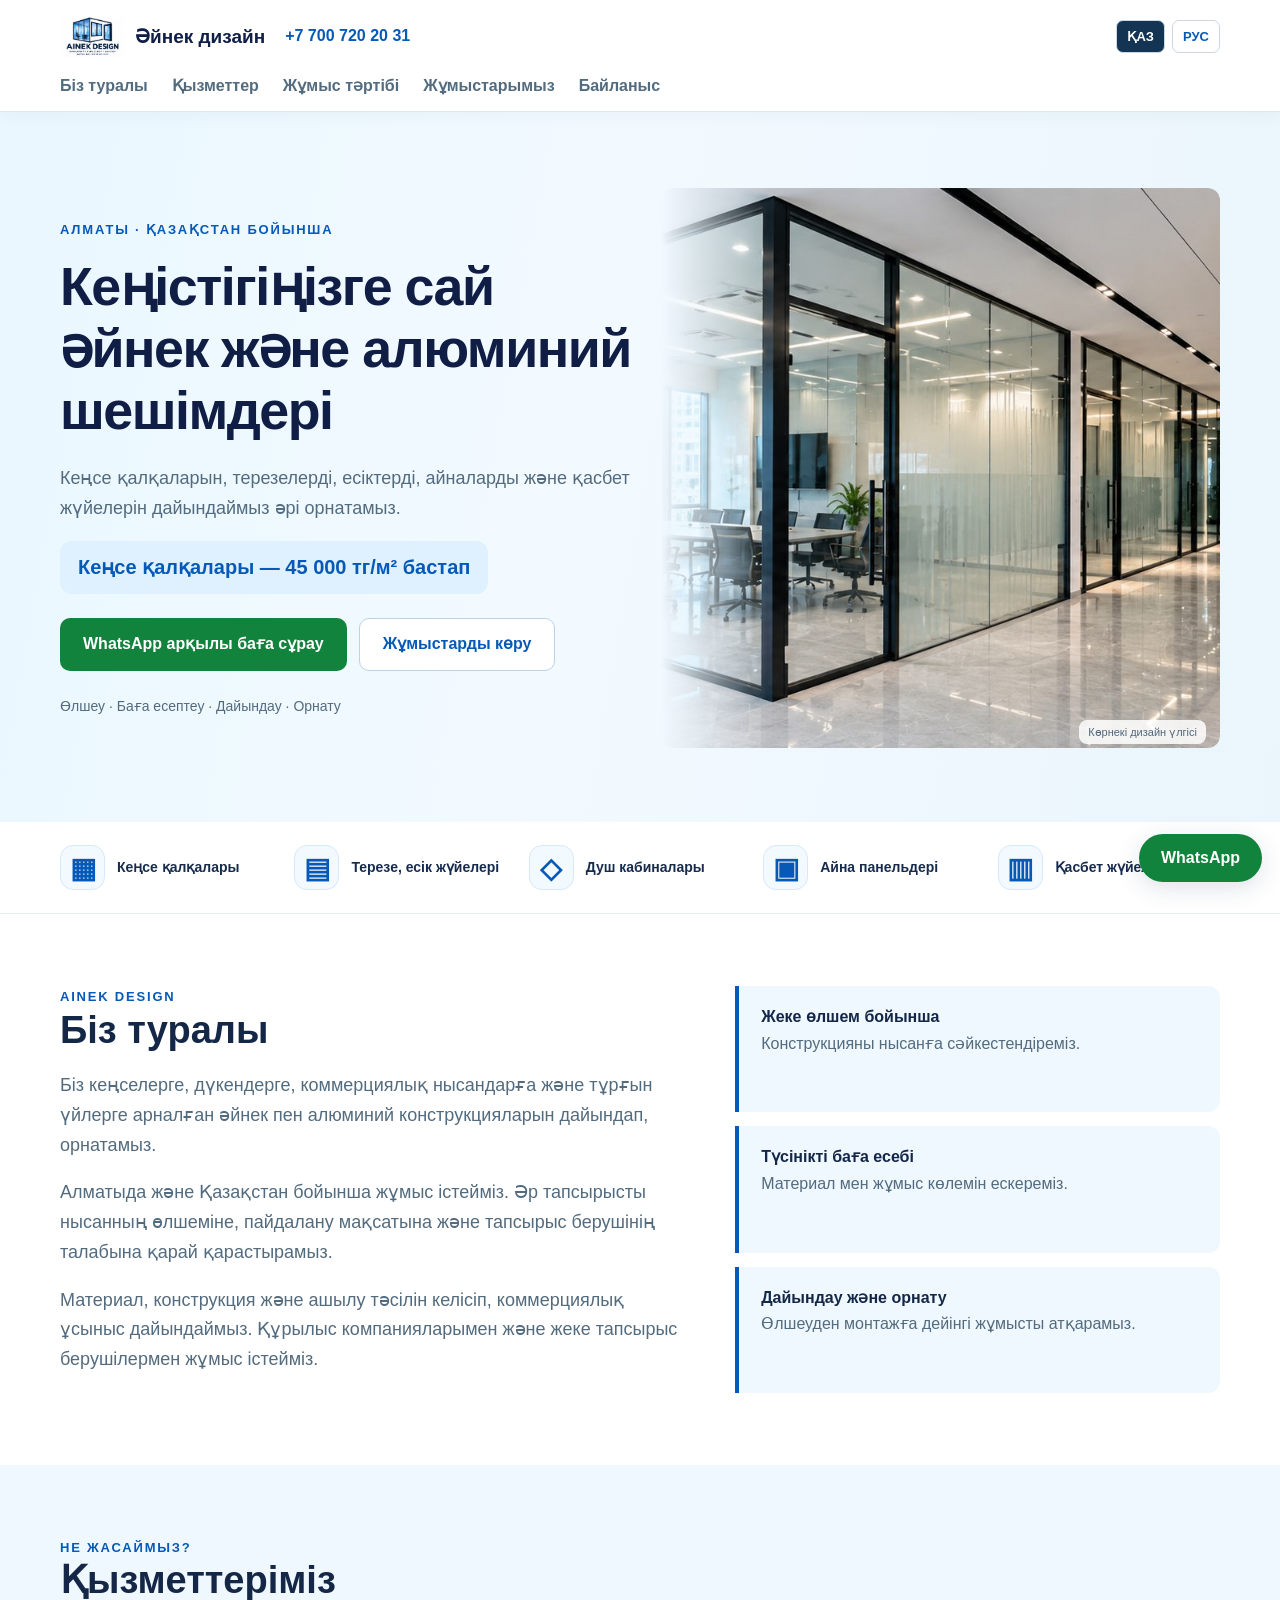
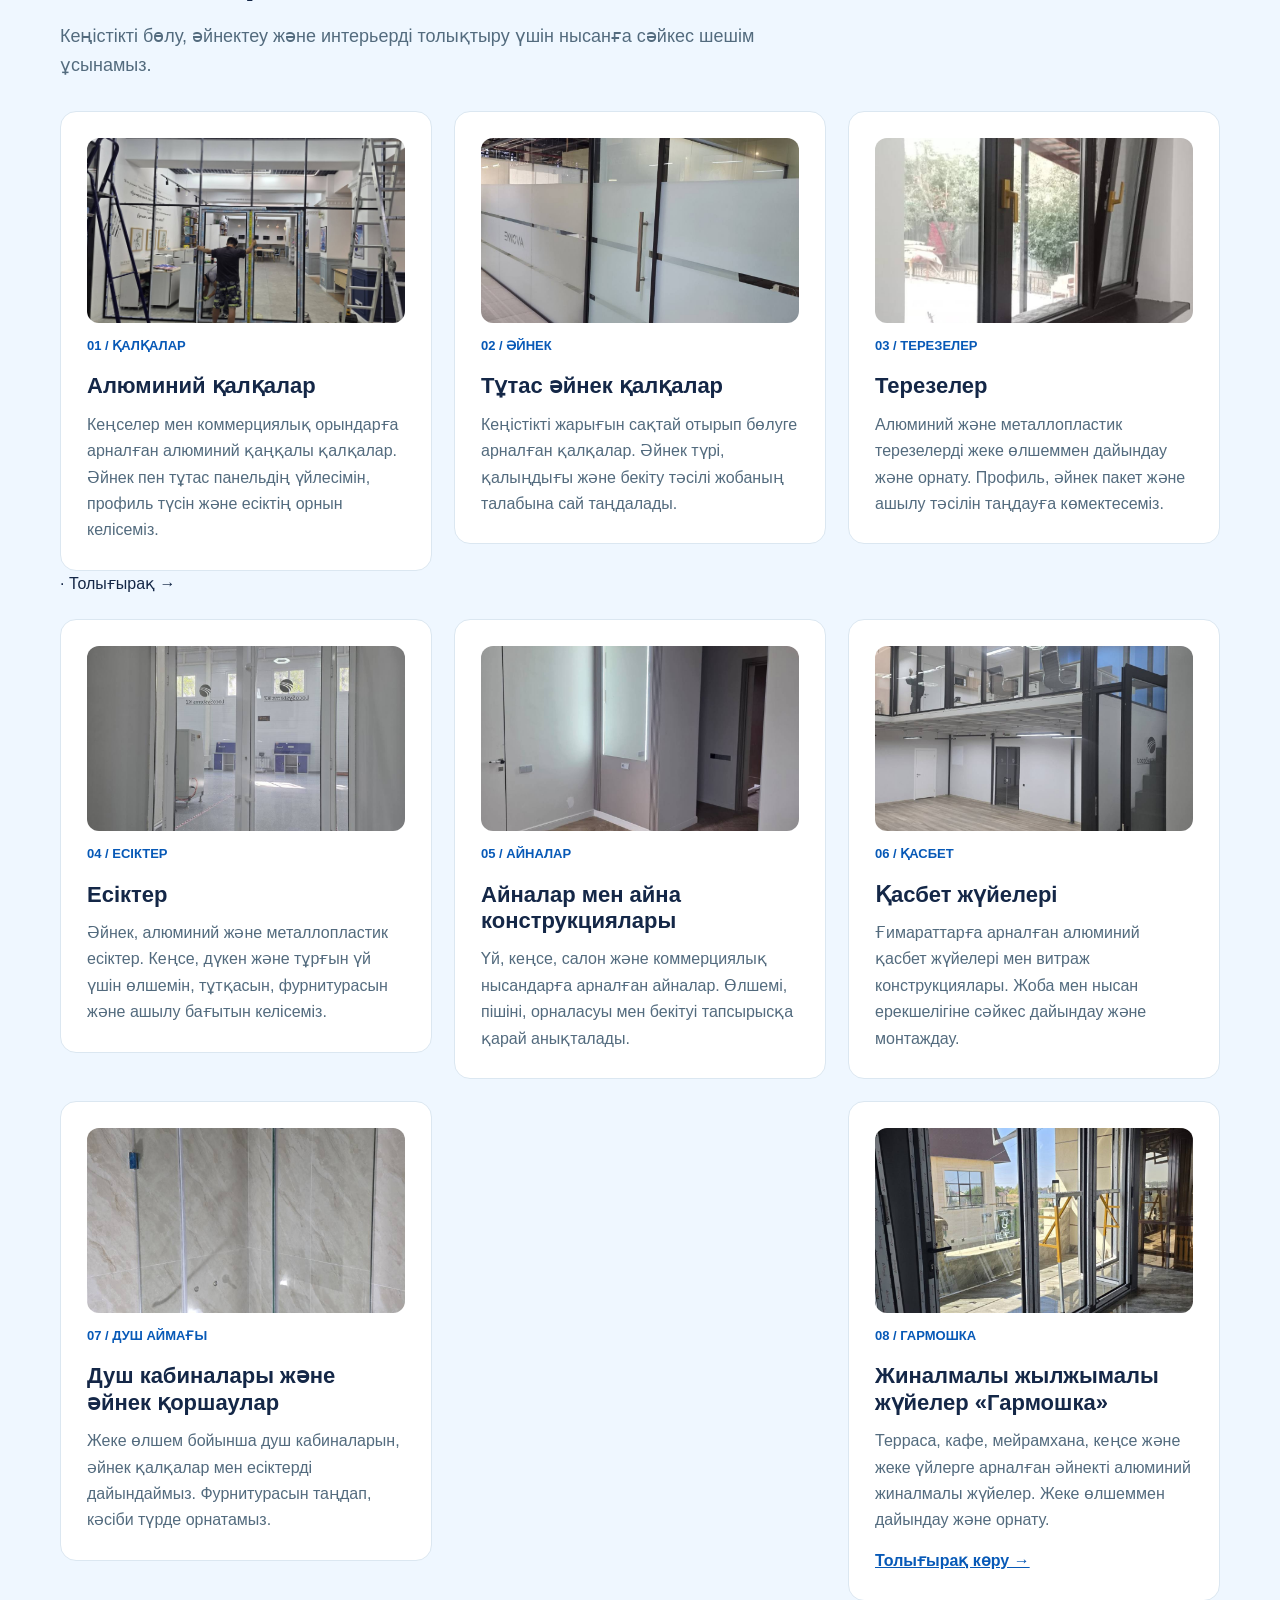
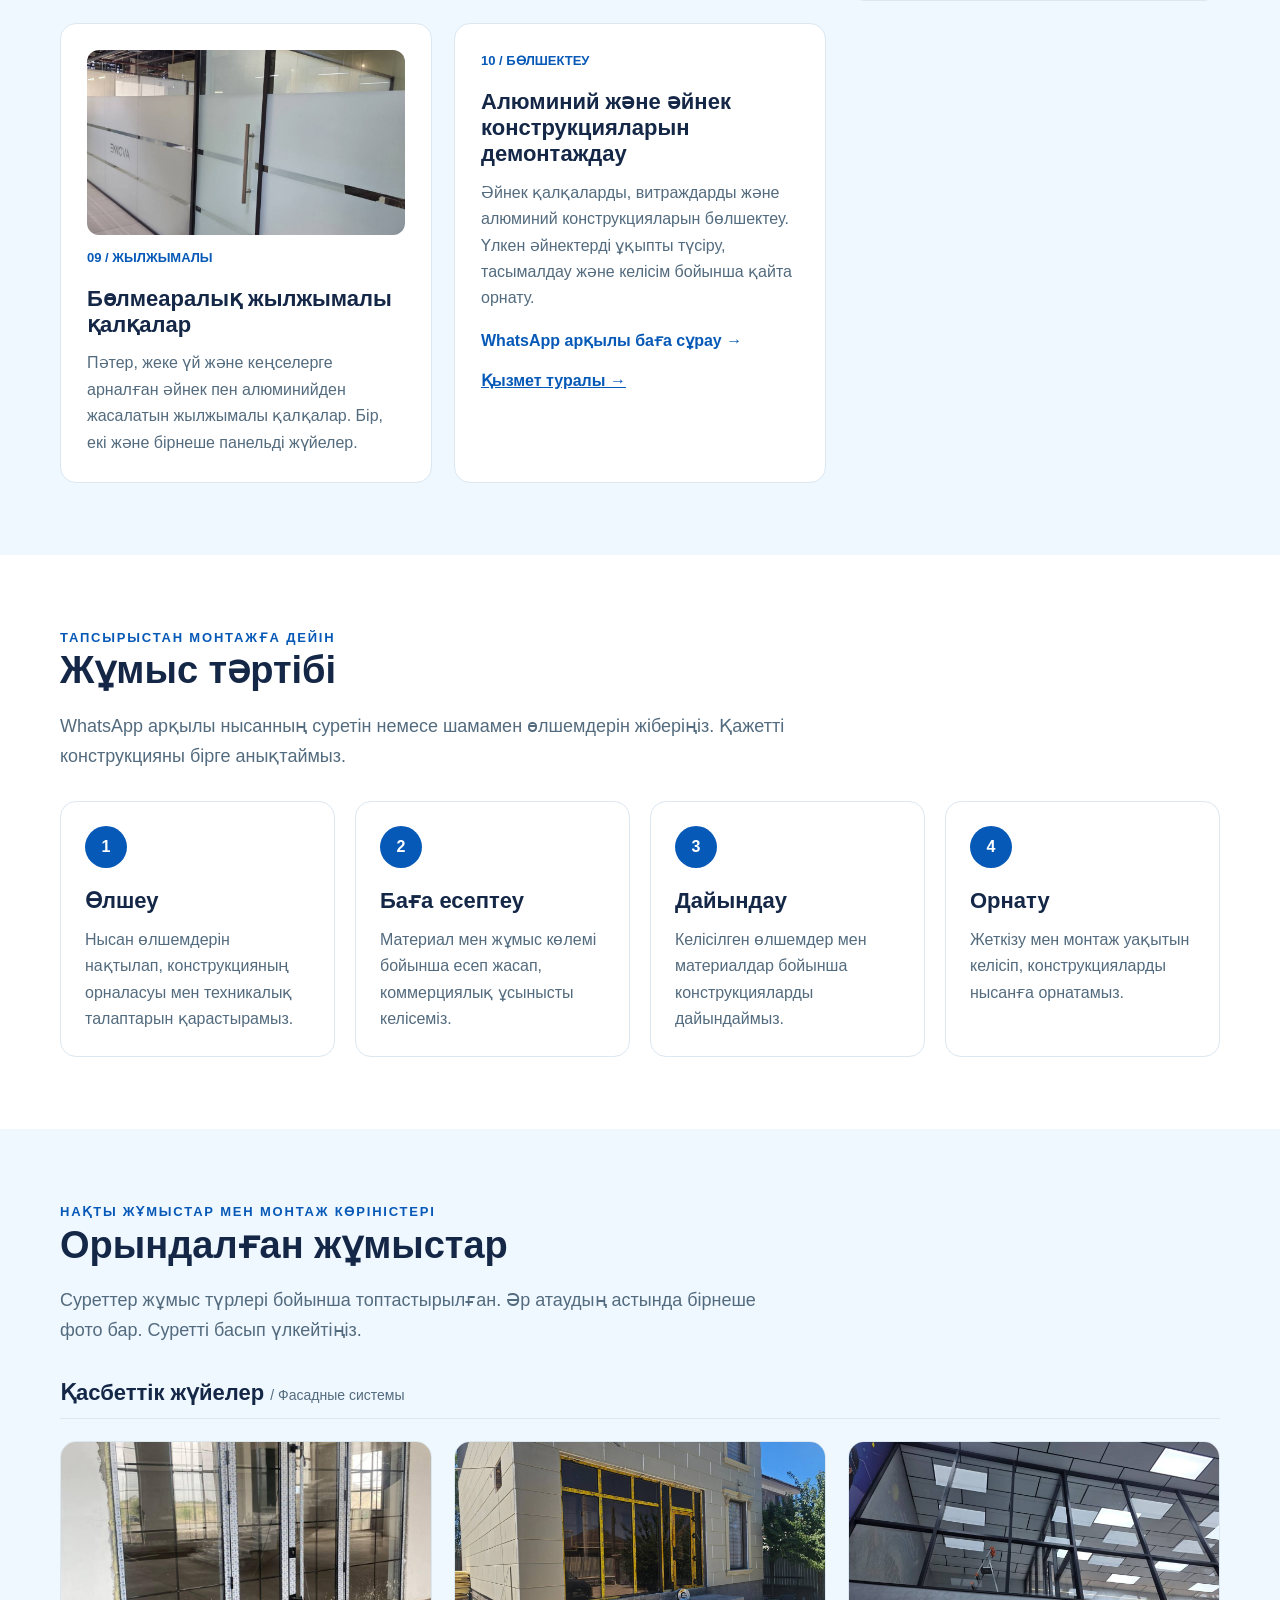
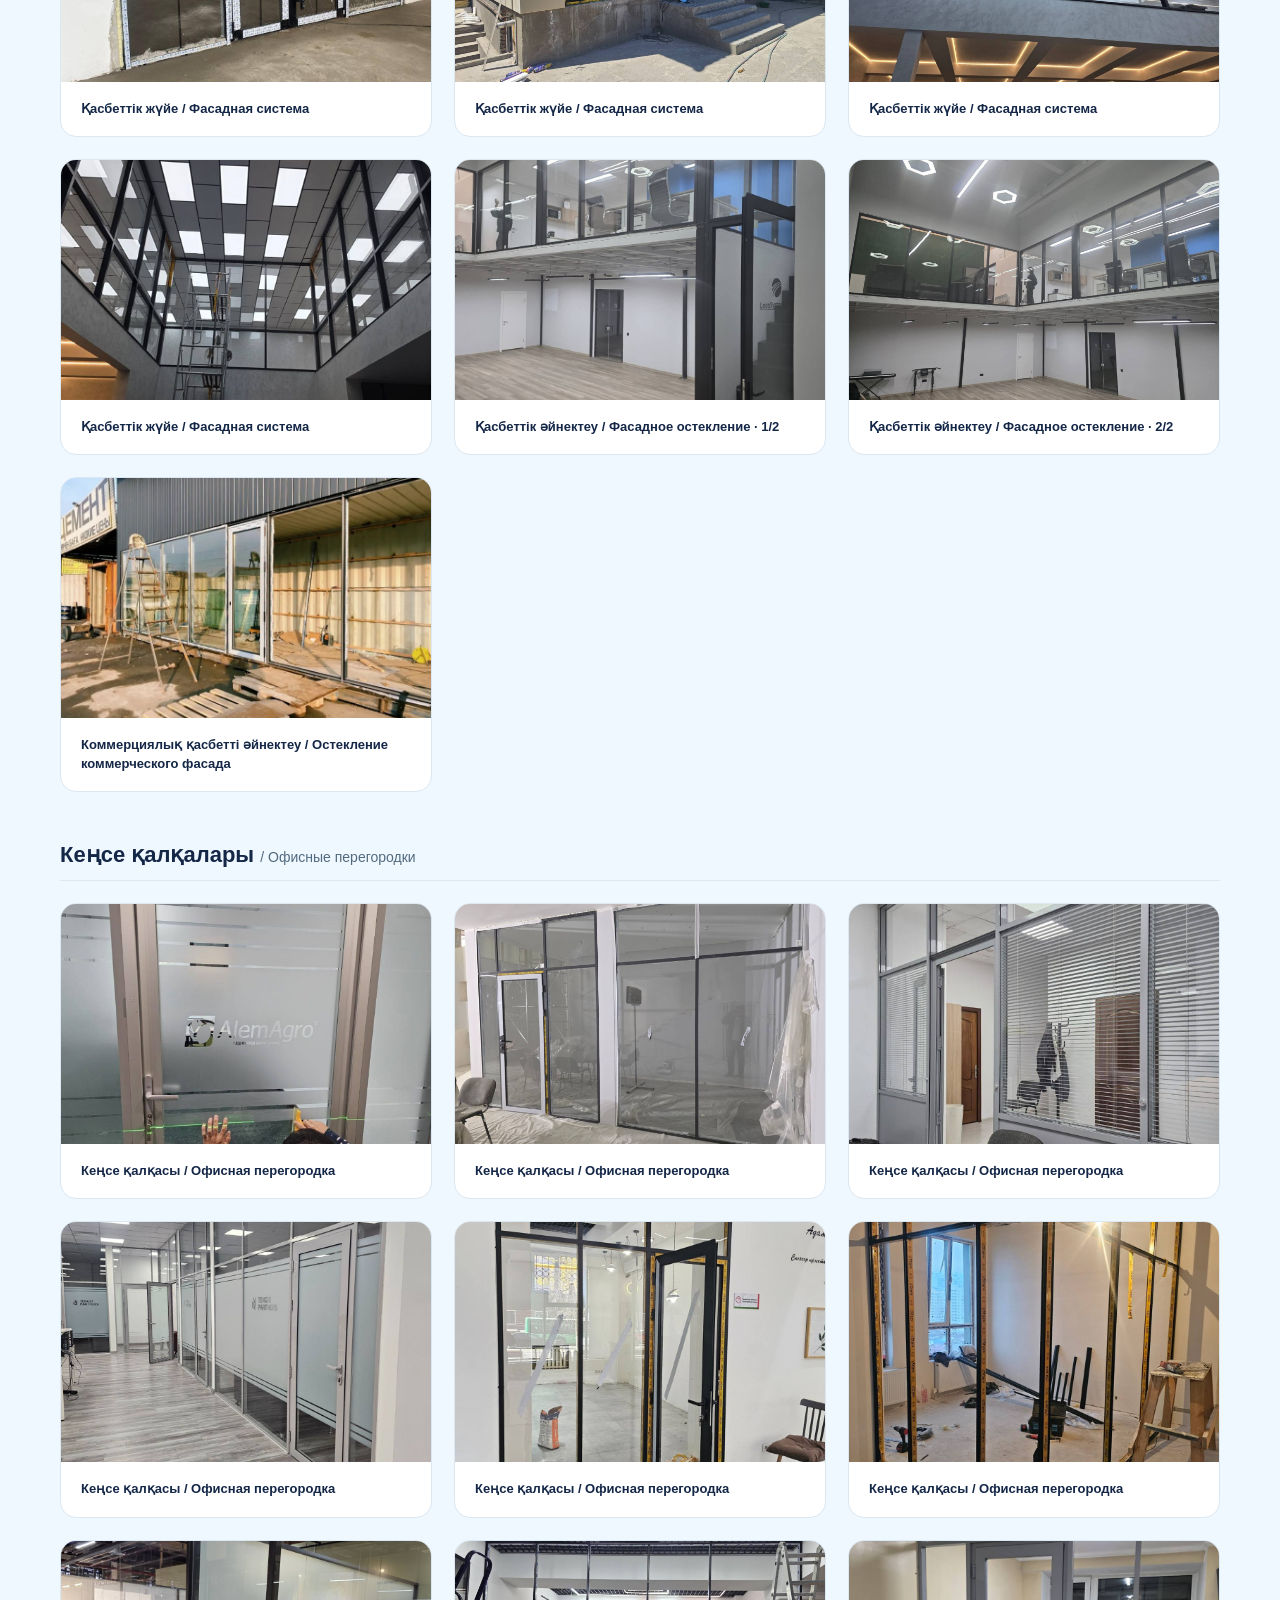
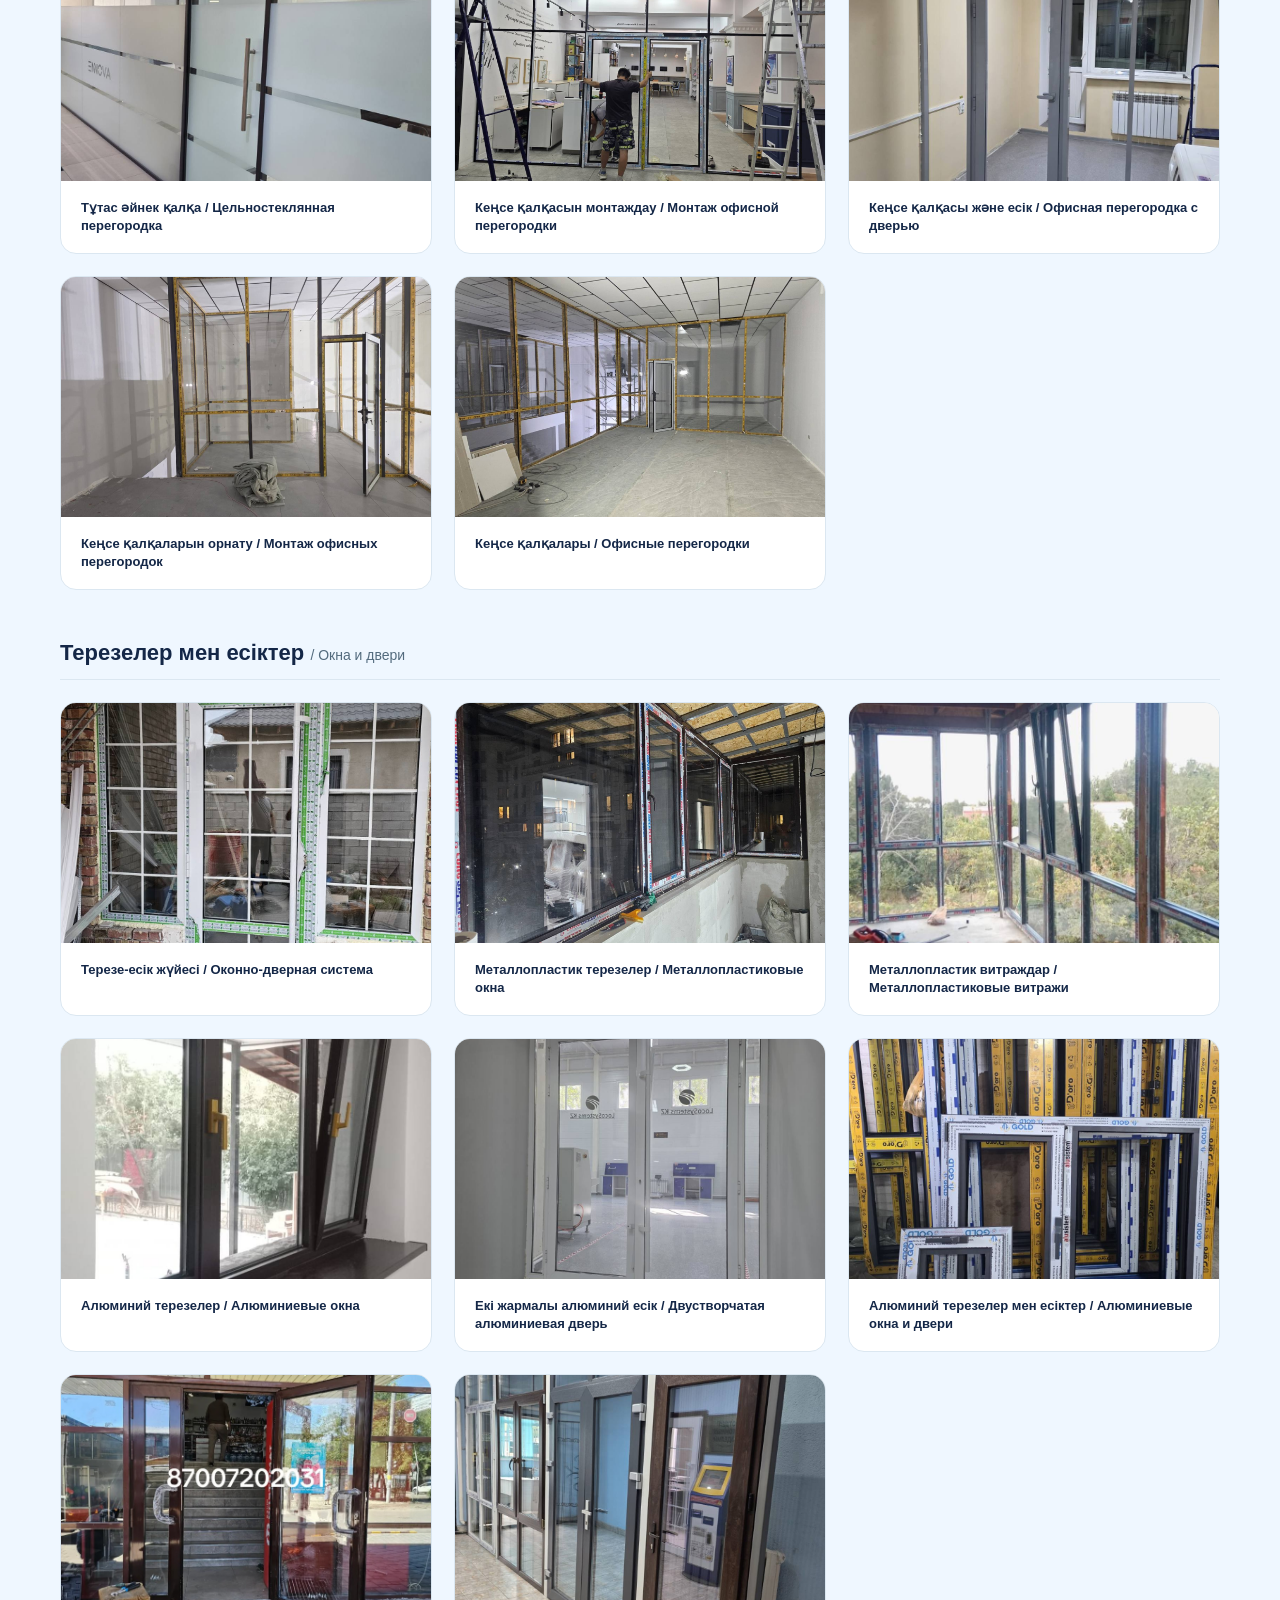
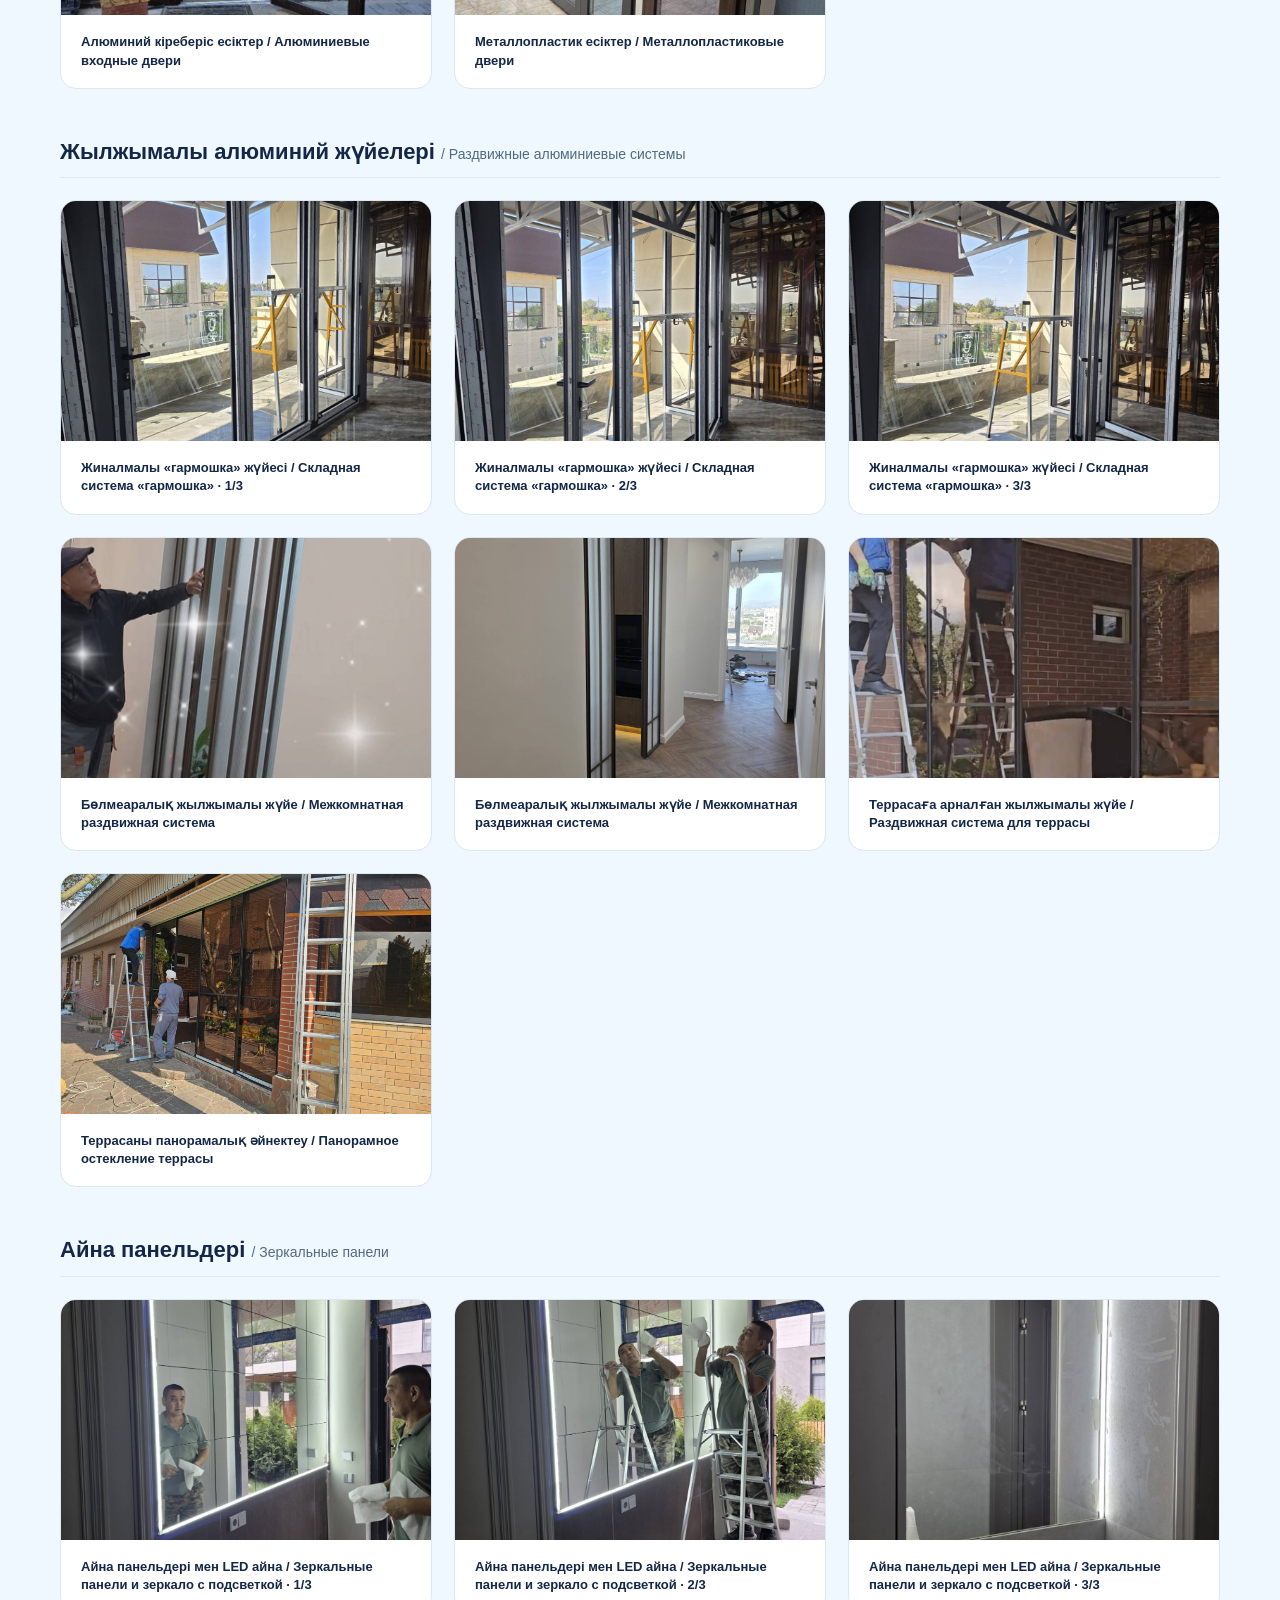
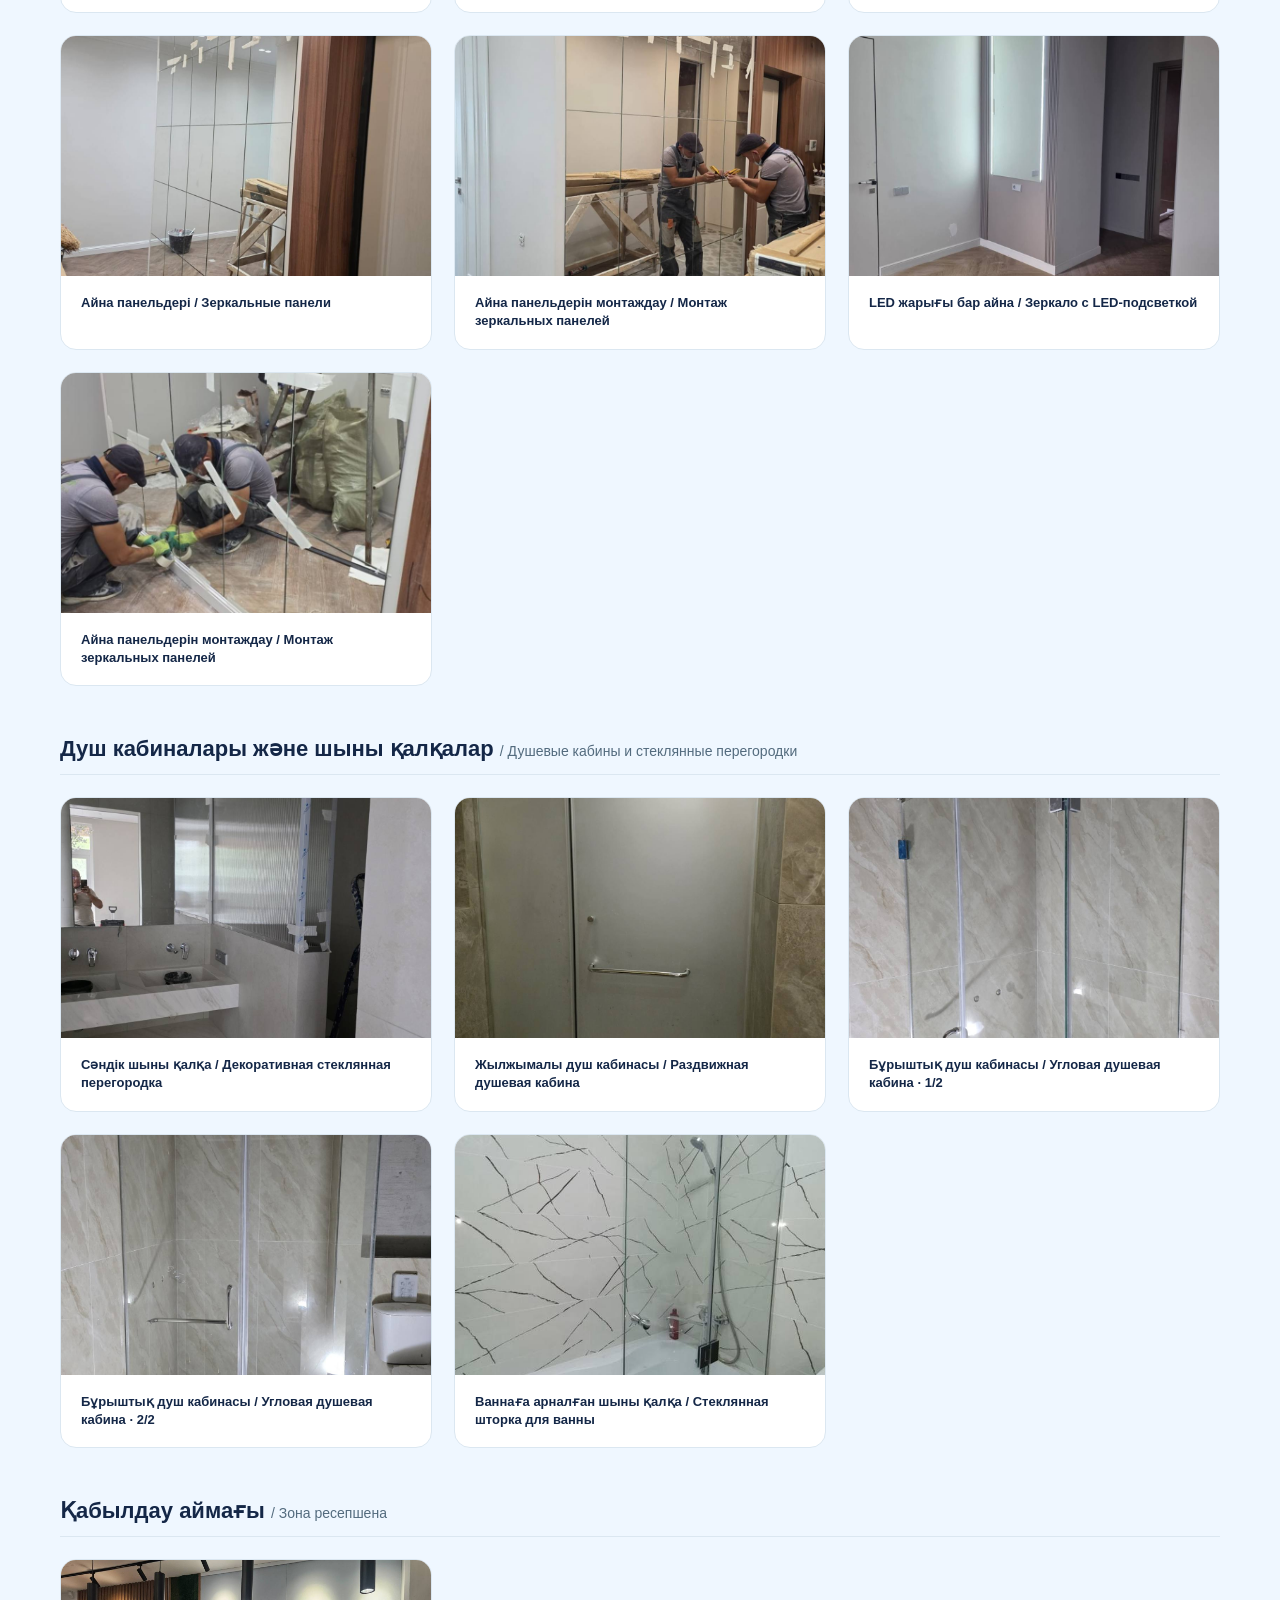
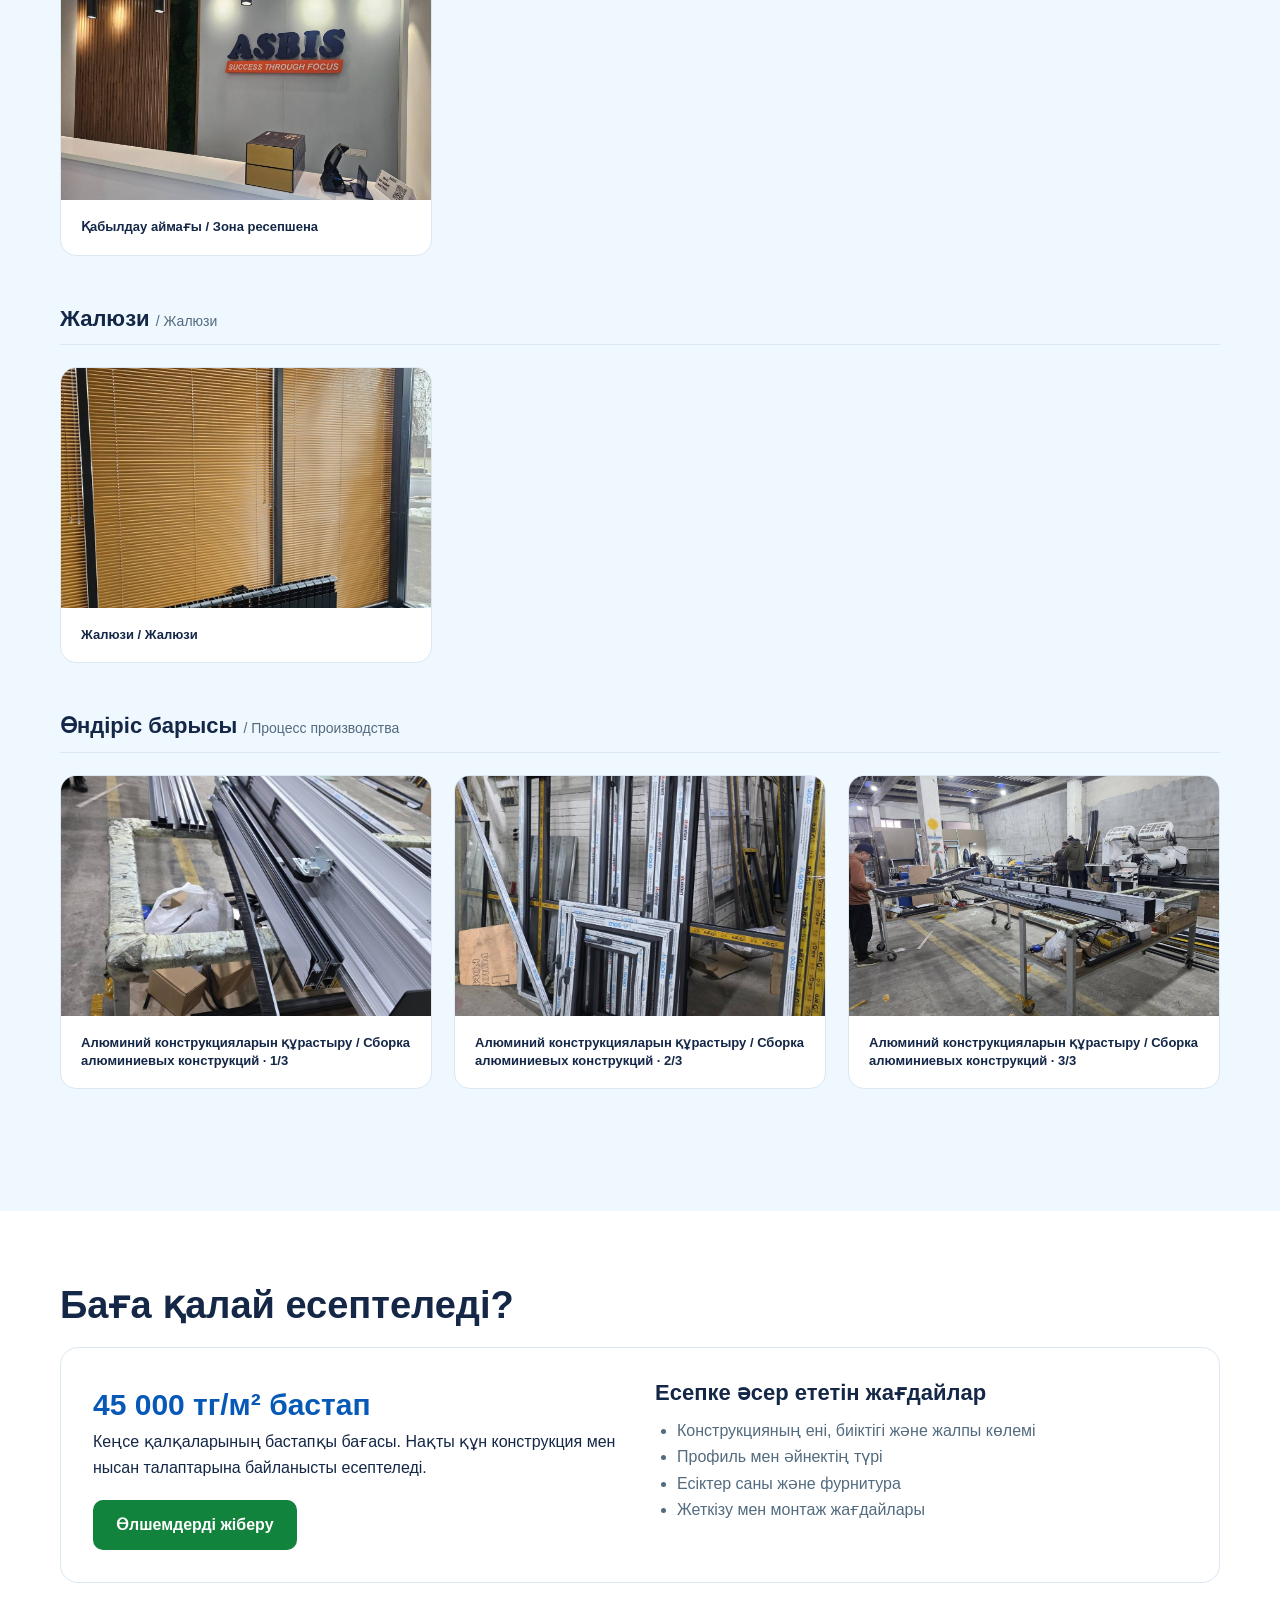
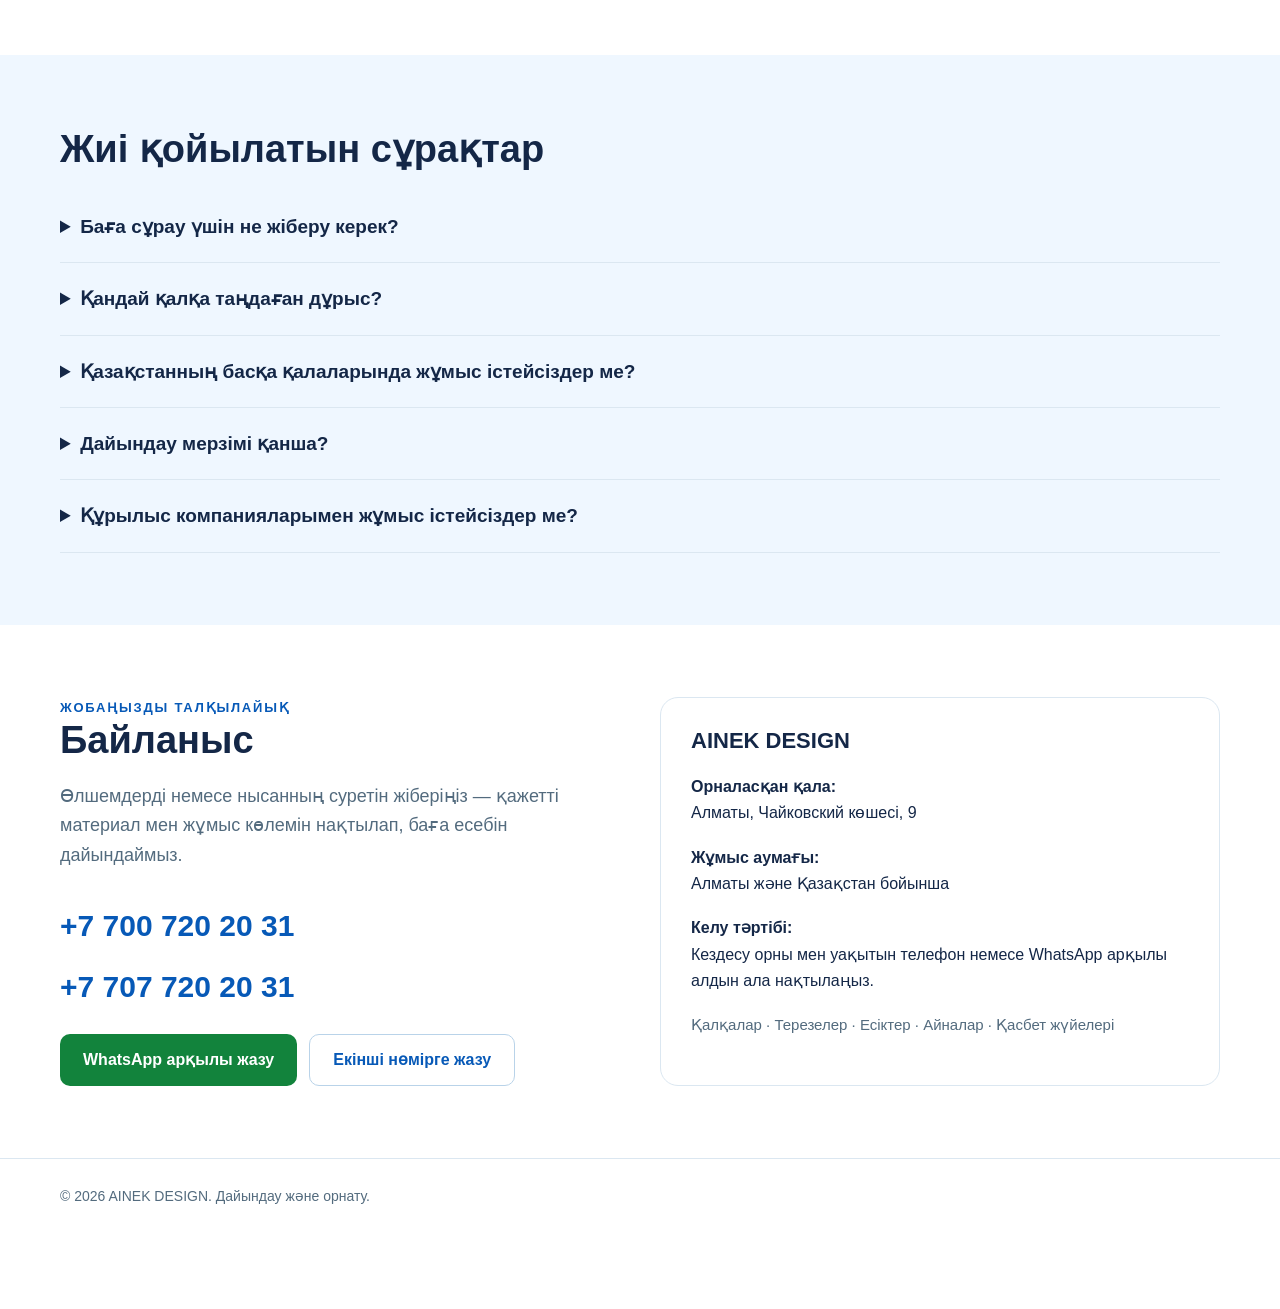
==== commit 297400ca: "Add files via upload" ====
--- a/index.html
+++ b/index.html
@@ -39,7 +39,7 @@
 <section class="hero" id="home"><div class="wrap hero-grid"><div><div class="eyebrow">Алматы · Қазақстан бойынша</div><h1>Кеңістігіңізге сай әйнек және алюминий шешімдері</h1><p class="intro">Кеңсе қалқаларын, терезелерді, есіктерді, айналарды және қасбет жүйелерін дайындаймыз әрі орнатамыз.</p><div class="price">Кеңсе қалқалары — 45 000 тг/м² бастап</div><div class="actions"><a class="btn" href="https://wa.me/77007202031" rel="noopener noreferrer" target="_blank">WhatsApp арқылы баға сұрау</a><a class="btn secondary" href="#works">Жұмыстарды көру</a></div><p class="hero-note">Өлшеу · Баға есептеу · Дайындау · Орнату</p></div><img alt="Заманауи шыны кеңсе қалқалары — дизайн үлгісі" class="hero-image" fetchpriority="high" src="hero-modern-office.jpg"/><div class="visual-note">Көрнекі дизайн үлгісі</div></div></section><div class="hero-services"><div class="wrap hero-services-grid"><a class="hero-service" href="#services"><span class="hero-service-icon">▦</span><span>Кеңсе қалқалары</span></a><a class="hero-service" href="#services"><span class="hero-service-icon">▤</span><span>Терезе, есік жүйелері</span></a><a class="hero-service" href="#services"><span class="hero-service-icon">◇</span><span>Душ кабиналары</span></a><a class="hero-service" href="#services"><span class="hero-service-icon">▣</span><span>Айна панельдері</span></a><a class="hero-service" href="#services"><span class="hero-service-icon">▥</span><span>Қасбет жүйелері</span></a></div></div>
 <section id="about"><div class="wrap about-grid"><div><div class="eyebrow">AINEK DESIGN</div><h2>Біз туралы</h2><p>Біз кеңселерге, дүкендерге, коммерциялық нысандарға және тұрғын үйлерге арналған әйнек пен алюминий конструкцияларын дайындап, орнатамыз.</p><p>Алматыда және Қазақстан бойынша жұмыс істейміз. Әр тапсырысты нысанның өлшеміне, пайдалану мақсатына және тапсырыс берушінің талабына қарай қарастырамыз.</p><p>Материал, конструкция және ашылу тәсілін келісіп, коммерциялық ұсыныс дайындаймыз. Құрылыс компанияларымен және жеке тапсырыс берушілермен жұмыс істейміз.</p></div><div class="facts"><div class="fact"><strong>Жеке өлшем бойынша</strong><span>Конструкцияны нысанға сәйкестендіреміз.</span></div><div class="fact"><strong>Түсінікті баға есебі</strong><span>Материал мен жұмыс көлемін ескереміз.</span></div><div class="fact"><strong>Дайындау және орнату</strong><span>Өлшеуден монтажға дейінгі жұмысты атқарамыз.</span></div></div></div></section>
 <section class="soft" id="services"><div class="wrap"><div class="eyebrow">Не жасаймыз?</div><h2>Қызметтеріміз</h2><p class="section-intro">Кеңістікті бөлу, әйнектеу және интерьерді толықтыру үшін нысанға сәйкес шешім ұсынамыз.</p><div class="grid">
-<a aria-label="Суреттерді көру: Алюминий қалқалар" class="service-card-link" href="#gallery-1"><article class="card"><img alt="Алюминий қалқалар" class="service-photo" loading="lazy" src="work-24-1.jpg"/><span class="tag">01 / ҚАЛҚАЛАР</span><h3>Алюминий қалқалар</h3><p>Кеңселер мен коммерциялық орындарға арналған алюминий қаңқалы қалқалар. Әйнек пен тұтас панельдің үйлесімін, профиль түсін және есіктің орнын келісеміз.</p></article></a>
+<a aria-label="Суреттерді көру: Алюминий қалқалар" class="service-card-link" href="office-partitions.html"><article class="card"><img alt="Алюминий қалқалар" class="service-photo" loading="lazy" src="work-24-1.jpg"/><span class="tag">01 / ҚАЛҚАЛАР</span><h3>Алюминий қалқалар</h3><p>Кеңселер мен коммерциялық орындарға арналған алюминий қаңқалы қалқалар. Әйнек пен тұтас панельдің үйлесімін, профиль түсін және есіктің орнын келісеміз.</p></article><span> · Толығырақ →</span></a>
 <a aria-label="Суреттерді көру: Тұтас әйнек қалқалар" class="service-card-link" href="#gallery-1"><article class="card"><img alt="Тұтас әйнек қалқалар" class="service-photo" loading="lazy" src="work-23-1.jpg"/><span class="tag">02 / ӘЙНЕК</span><h3>Тұтас әйнек қалқалар</h3><p>Кеңістікті жарығын сақтай отырып бөлуге арналған қалқалар. Әйнек түрі, қалыңдығы және бекіту тәсілі жобаның талабына сай таңдалады.</p></article></a>
 <a aria-label="Суреттерді көру: Терезелер" class="service-card-link" href="#gallery-2"><article class="card"><img alt="Терезелер" class="service-photo" loading="lazy" src="work-17-1.jpg"/><span class="tag">03 / ТЕРЕЗЕЛЕР</span><h3>Терезелер</h3><p>Алюминий және металлопластик терезелерді жеке өлшеммен дайындау және орнату. Профиль, әйнек пакет және ашылу тәсілін таңдауға көмектесеміз.</p></article></a>
 <a aria-label="Суреттерді көру: Есіктер" class="service-card-link" href="#gallery-2"><article class="card"><img alt="Есіктер" class="service-photo" loading="lazy" src="work-20-1.jpg"/><span class="tag">04 / ЕСІКТЕР</span><h3>Есіктер</h3><p>Әйнек, алюминий және металлопластик есіктер. Кеңсе, дүкен және тұрғын үй үшін өлшемін, тұтқасын, фурнитурасын және ашылу бағытын келісеміз.</p></article></a>
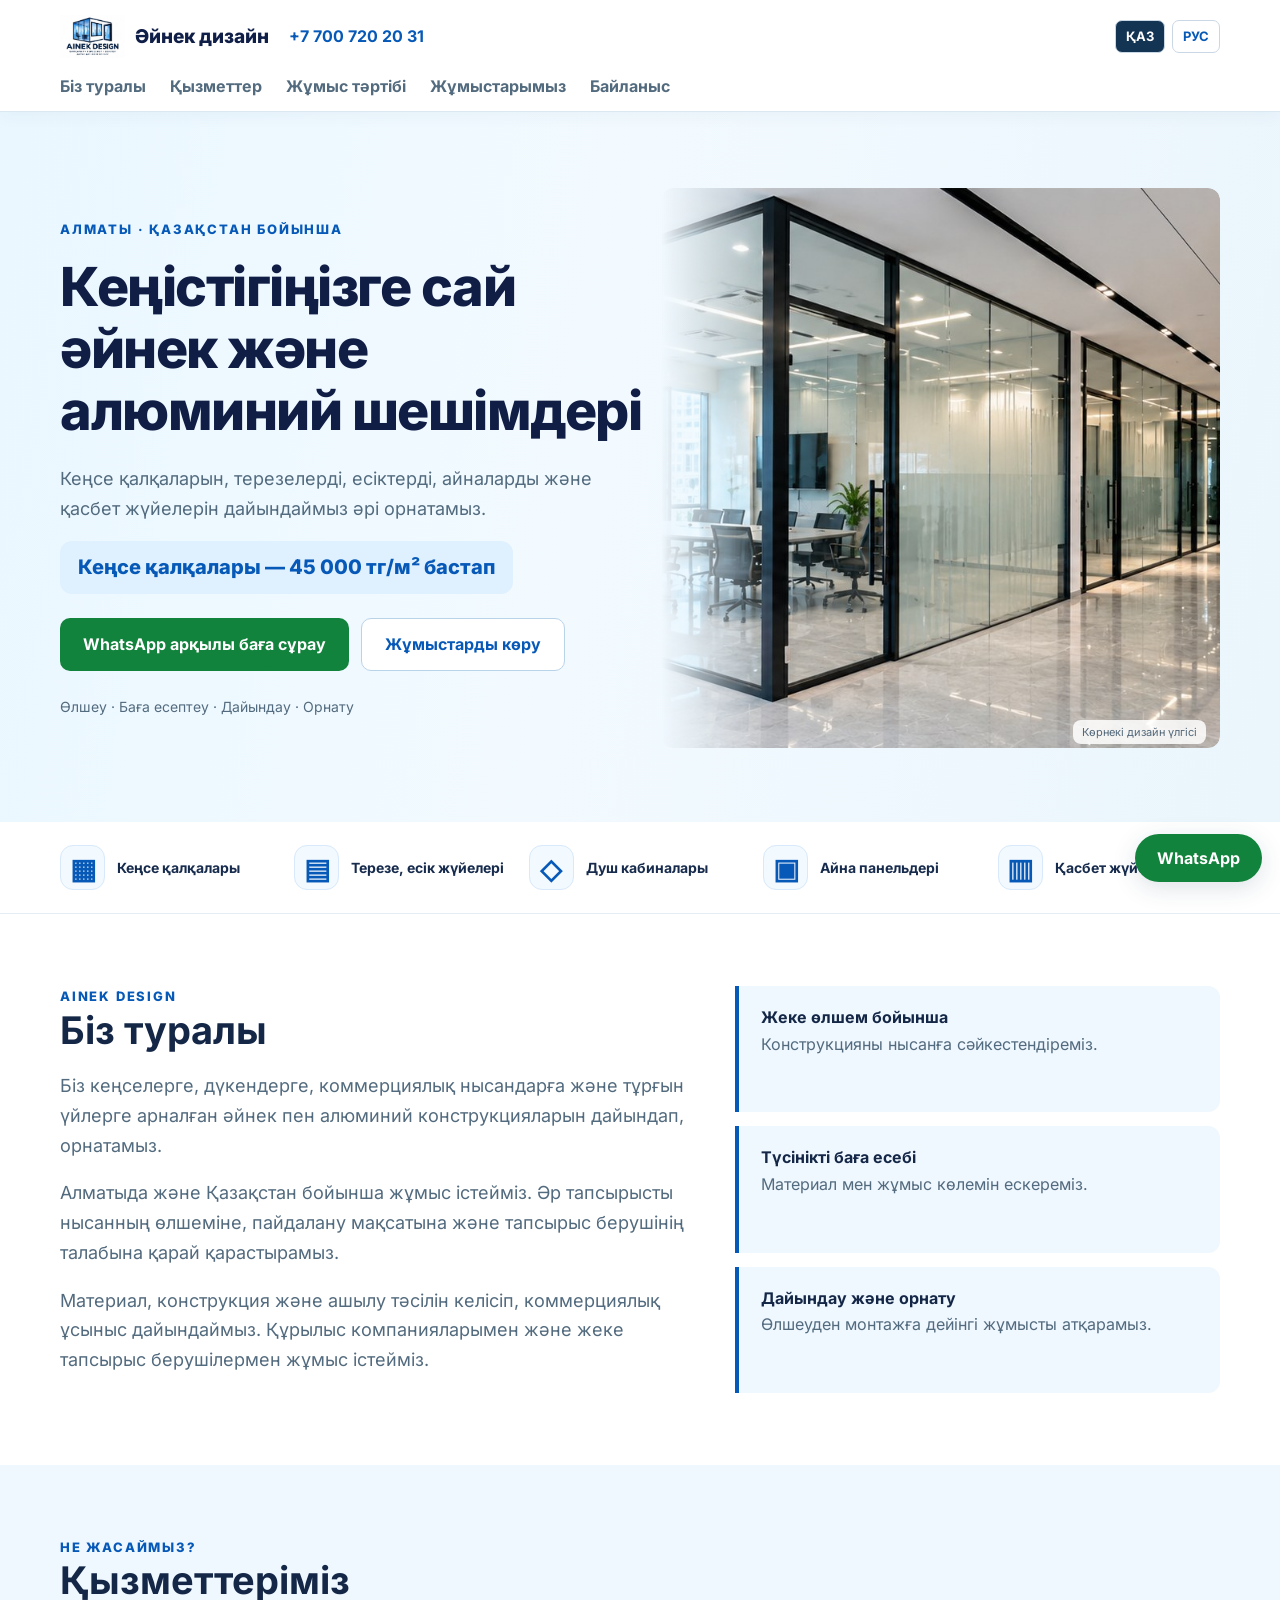
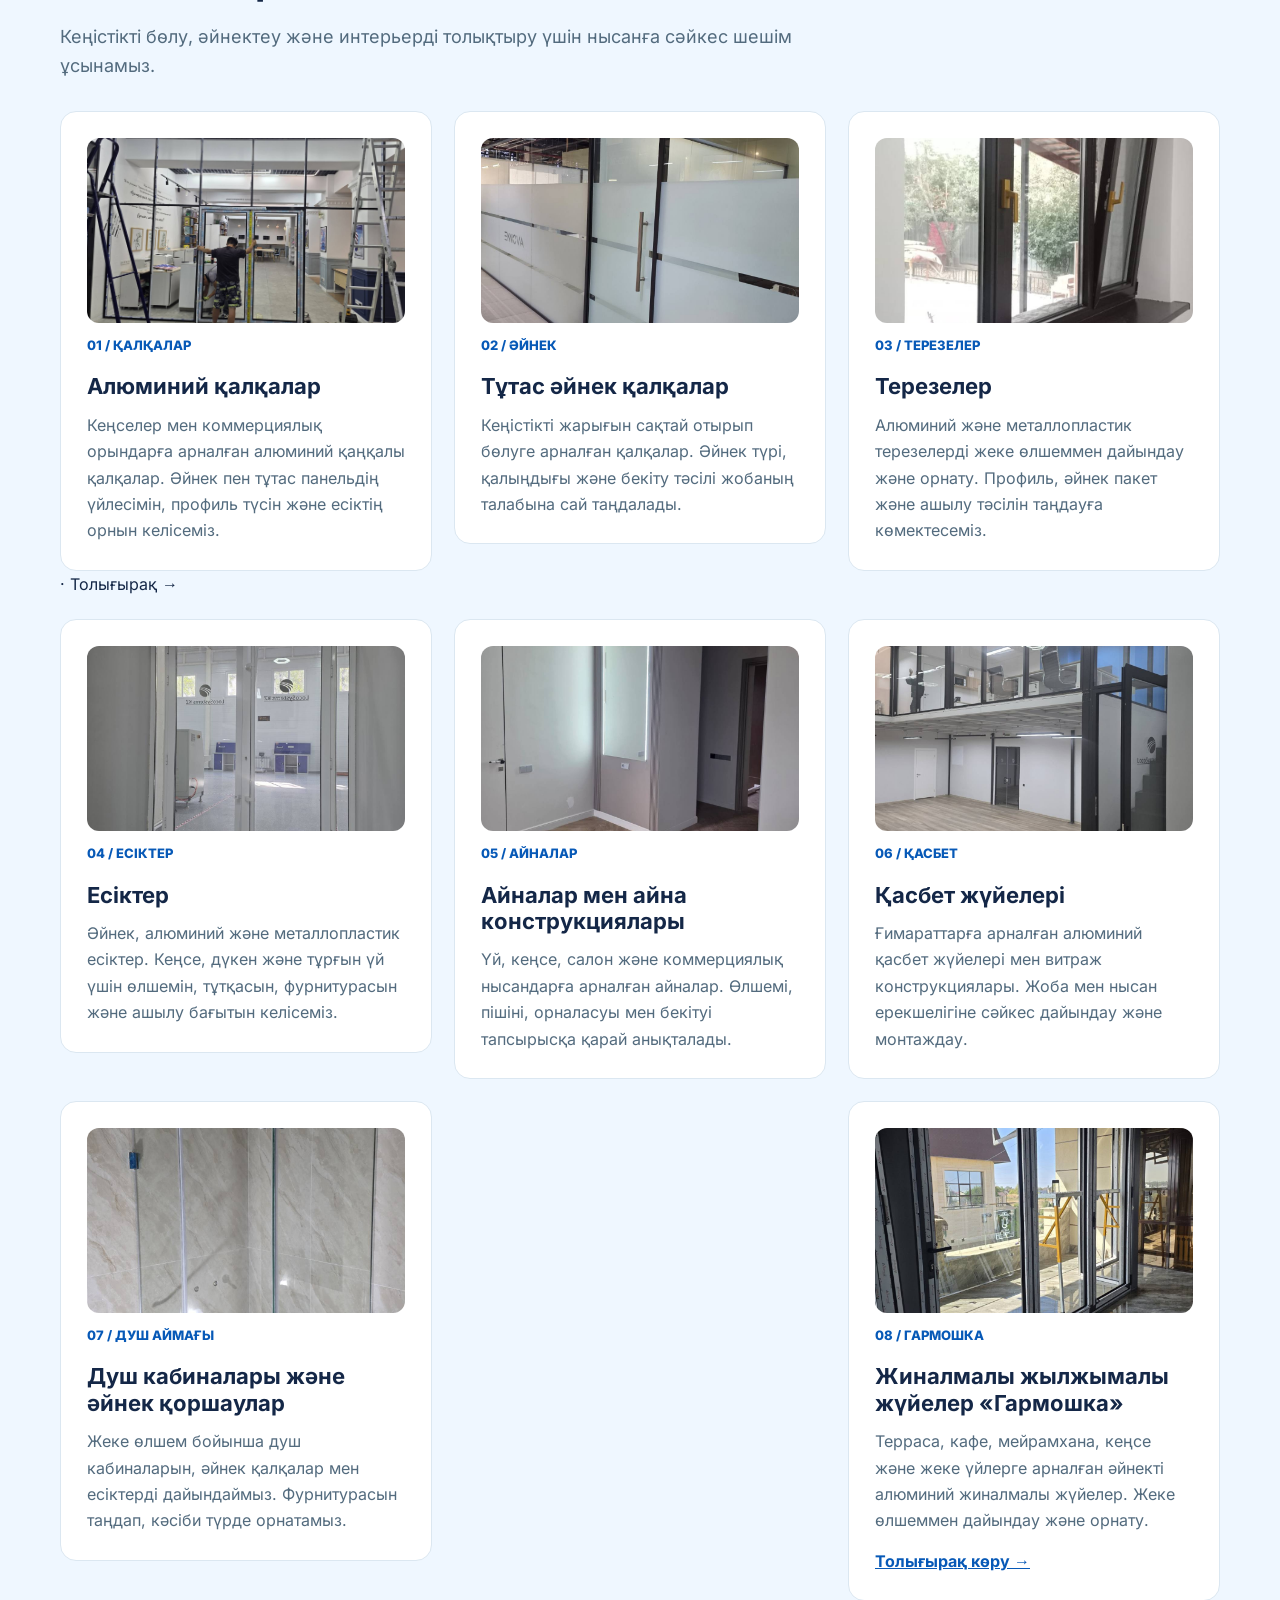
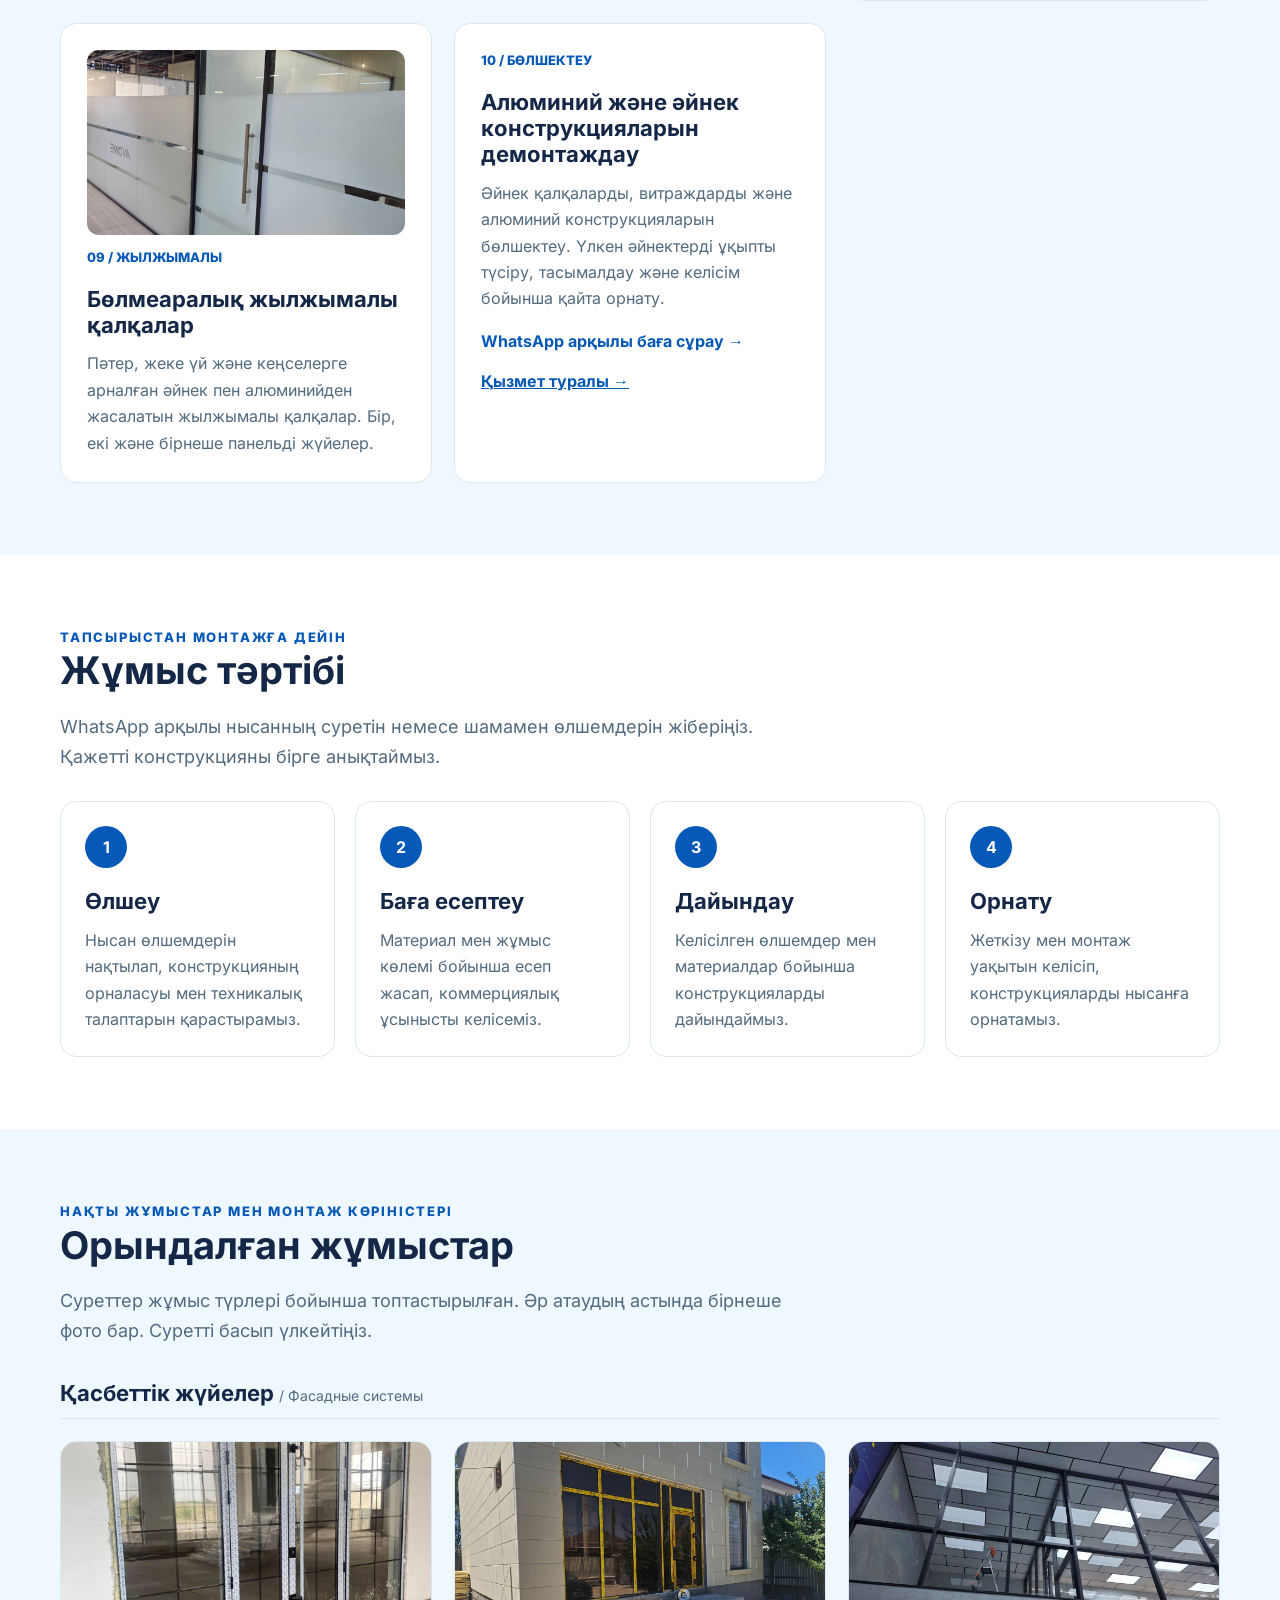
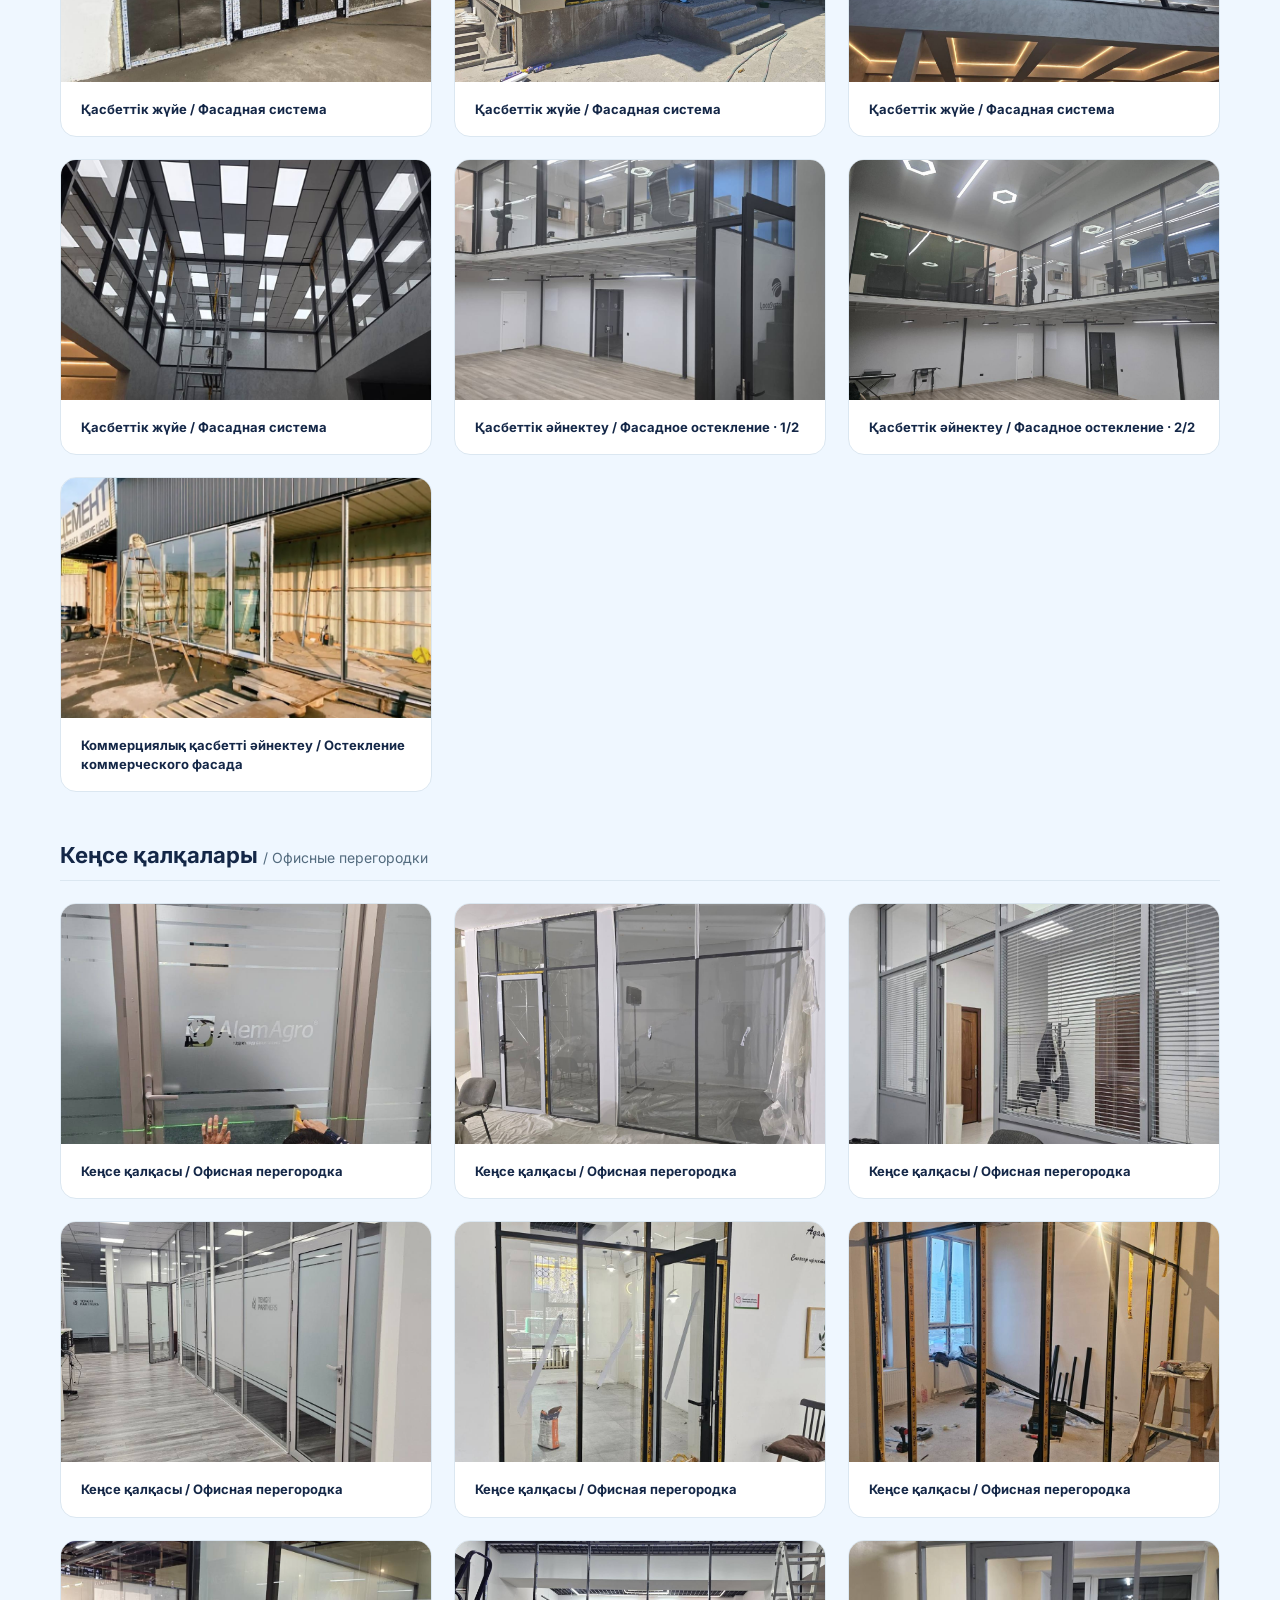
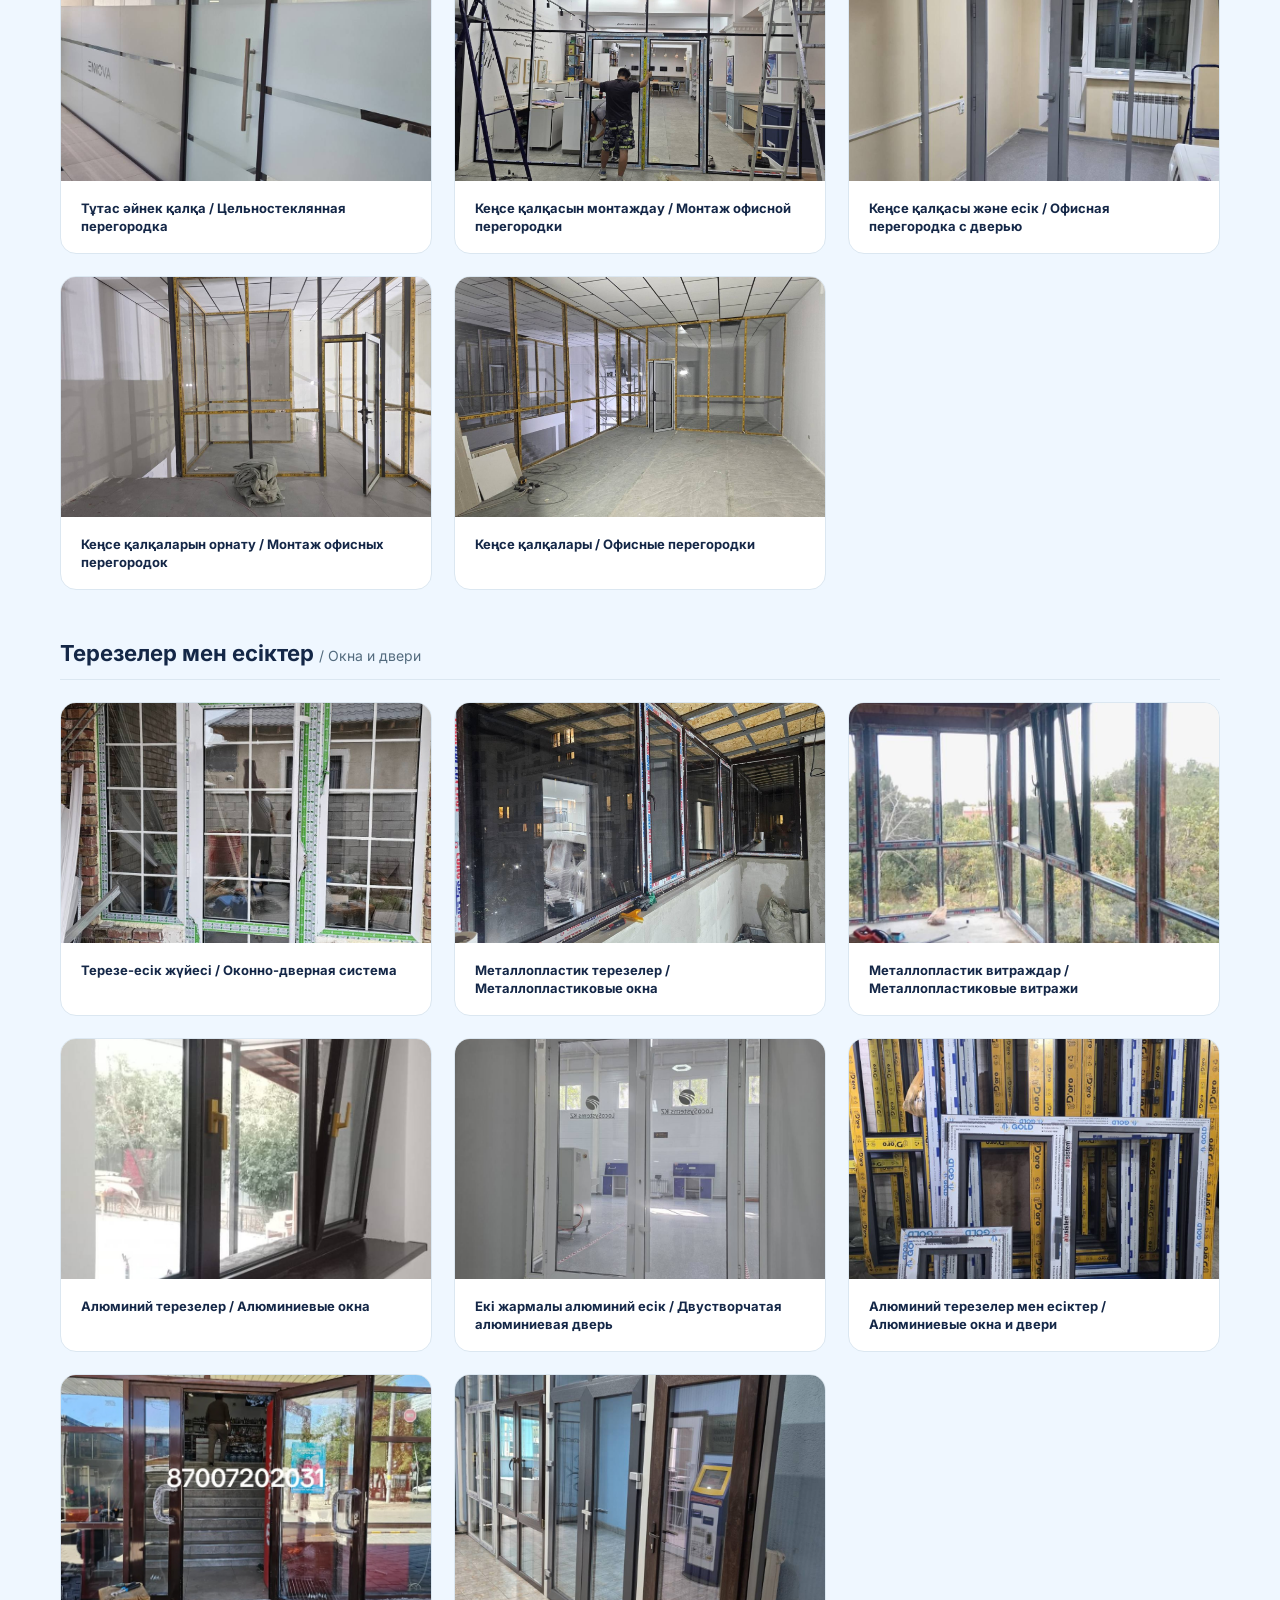
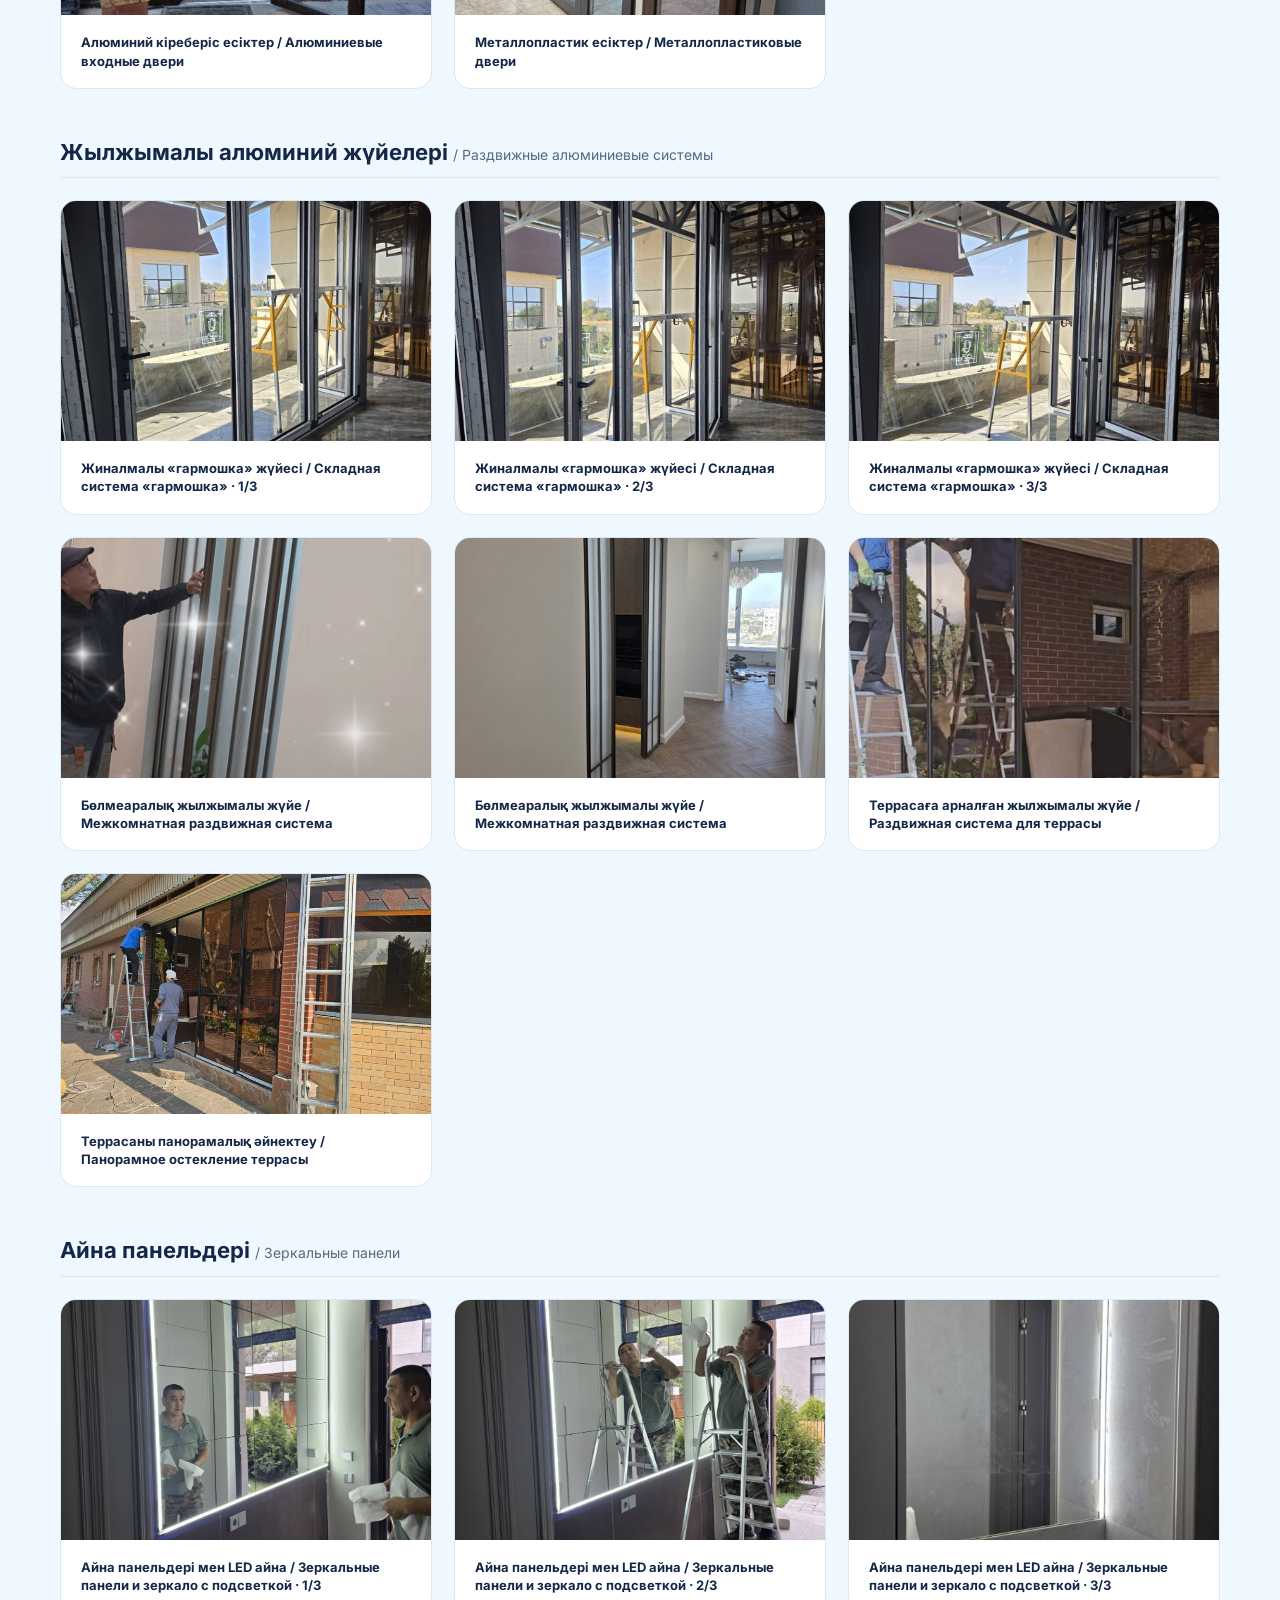
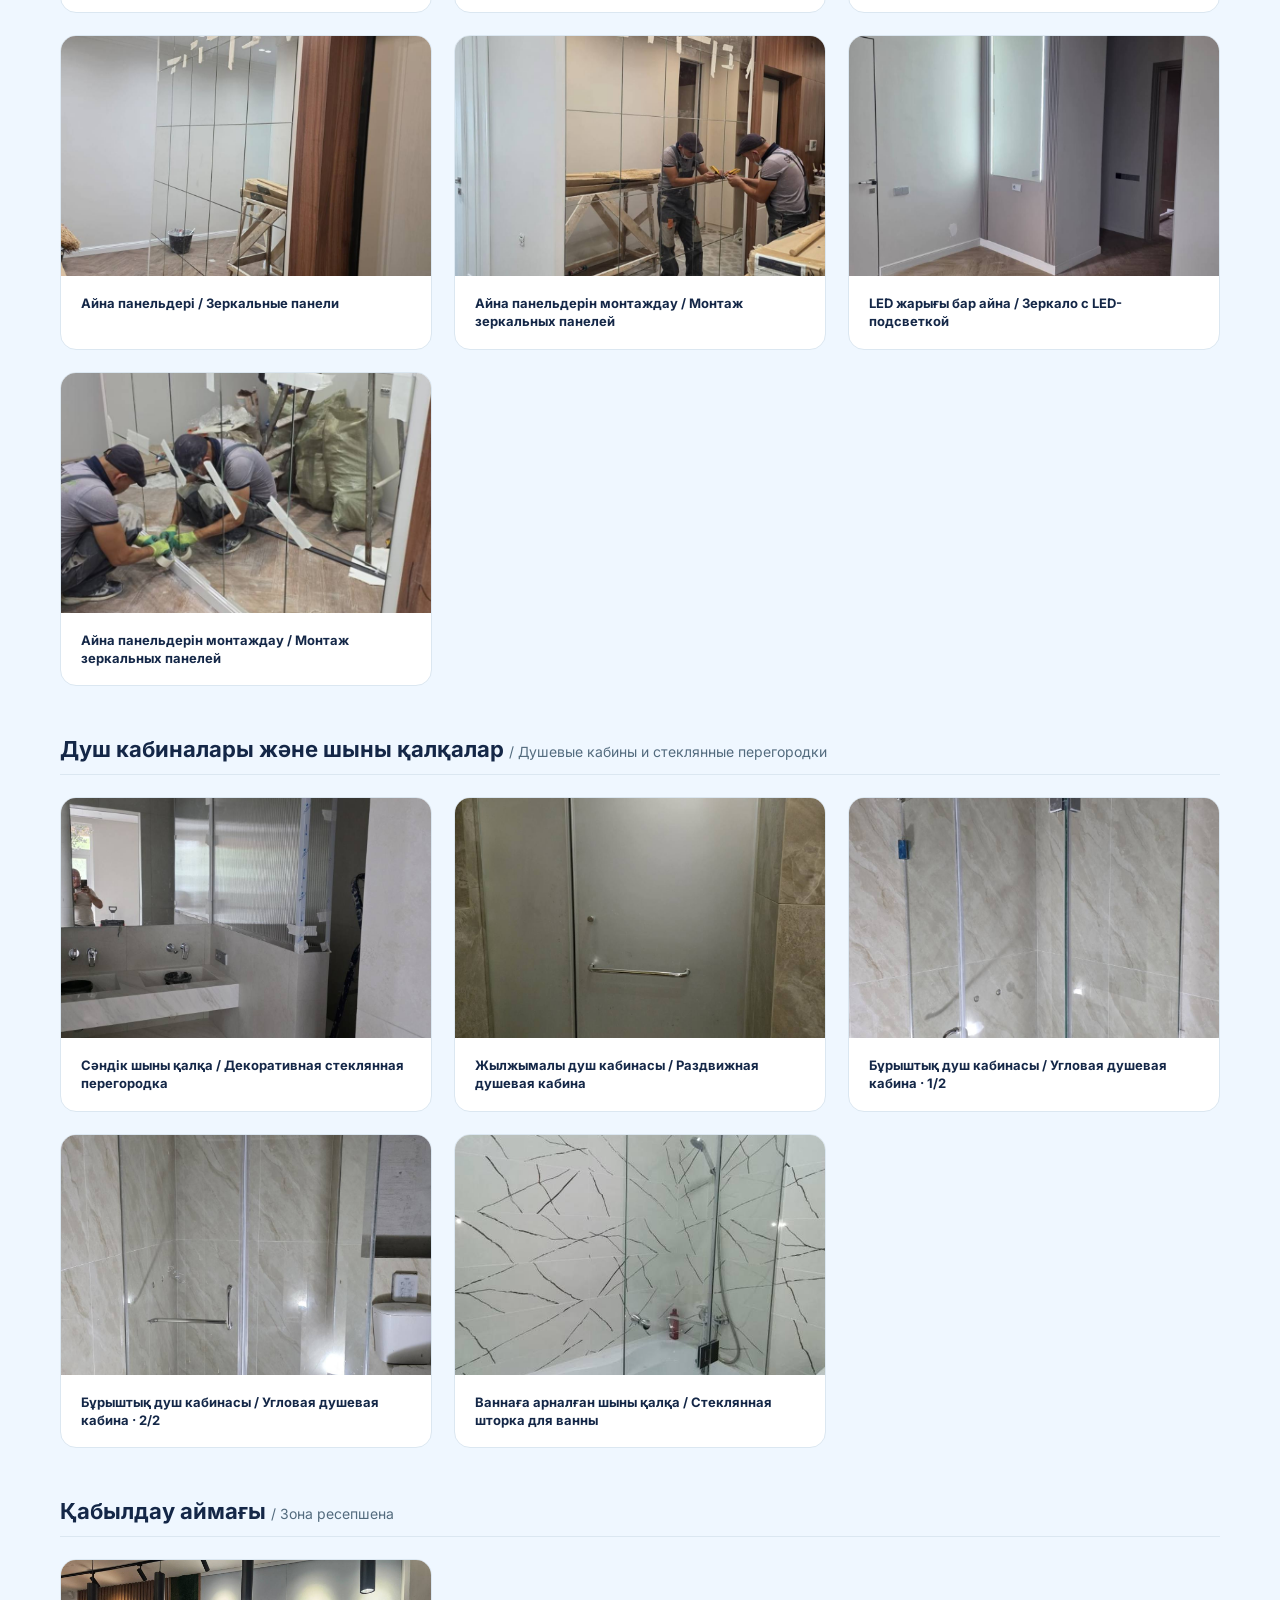
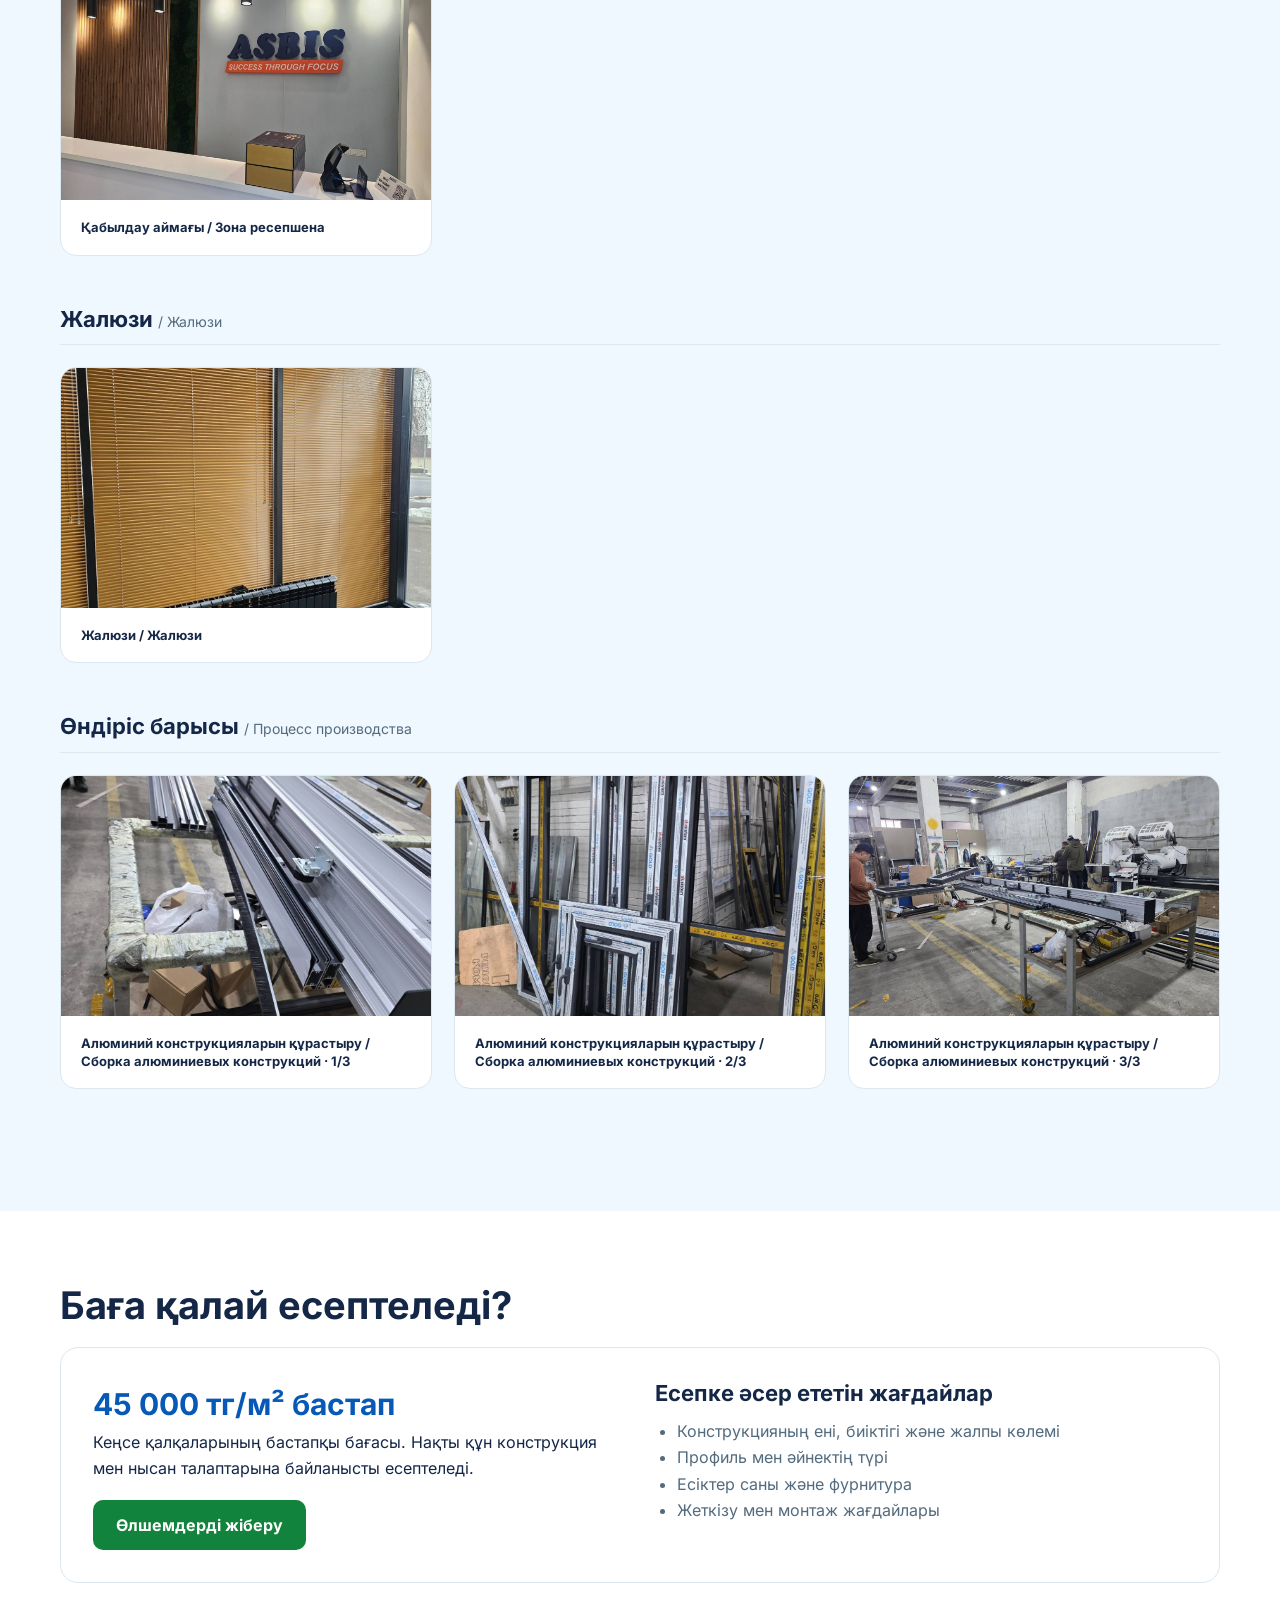
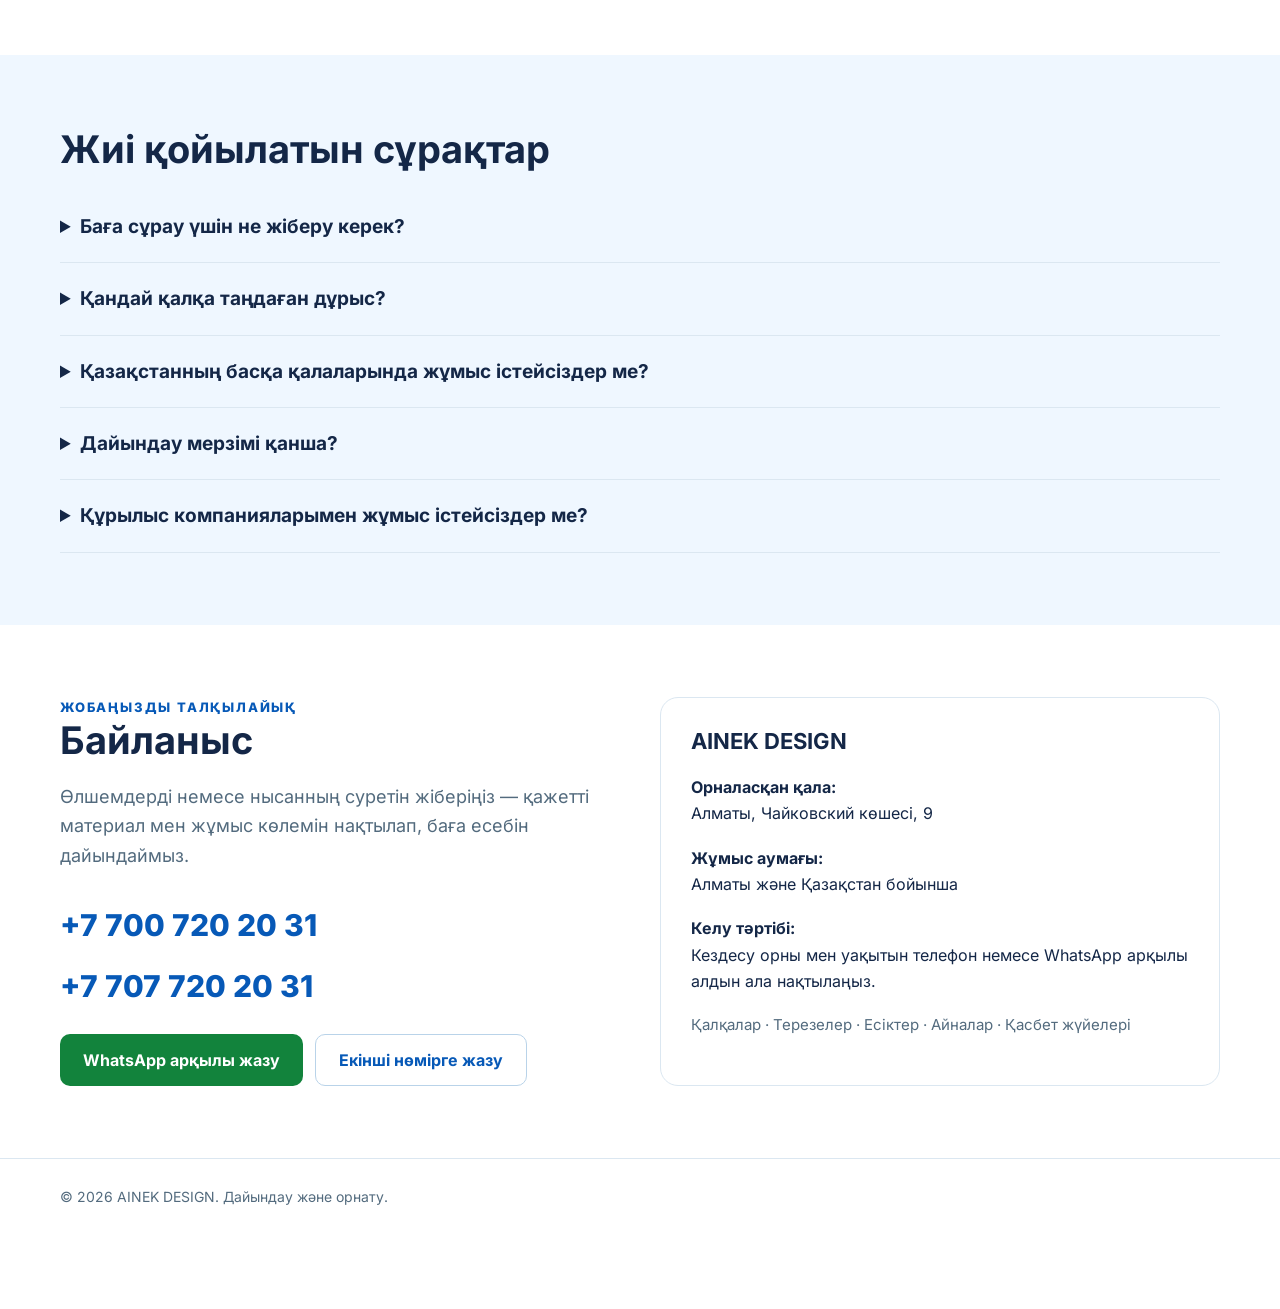
==== commit 6c44edaa: "Fix broken Kazakh letters in headings by self-hosting Inter Bold headings (weight 800) rendered in A" ====
--- a/index.html
+++ b/index.html
@@ -2,6 +2,15 @@
 
 <html lang="kk">
 <head>
+<!-- Google tag (gtag.js) -->
+<script async src="https://www.googletagmanager.com/gtag/js?id=AW-18498019293"></script>
+<script>
+  window.dataLayer = window.dataLayer || [];
+  function gtag(){dataLayer.push(arguments);}
+  gtag('js', new Date());
+
+  gtag('config', 'AW-18498019293');
+</script>
 <meta content="zsVLVojeZQD0ObqI7mPWbkQCAsrrq7wA-nR4Wl2OJik" name="google-site-verification"/>
 <meta charset="utf-8"/>
 <meta content="width=device-width, initial-scale=1.0" name="viewport"/>
@@ -9,9 +18,9 @@
 <title>Кеңсе және әйнек қалқалар Алматы | Гармошка, демонтаж — Әйнек дизайн</title>
 <meta content="Әйнек дизайн: Алматыда кеңсе және тұтас әйнек қалқалар, алюминий есік-терезе, гармошка жүйелері, әйнек конструкцияларын демонтаждау. Өлшеу, дайындау, монтаж." name="description"/>
 <link href="https://ainekdesign.kz/" rel="canonical"/>
-<style>
+<link rel="stylesheet" href="fonts.css"><style>
 :root{--blue:#135da5;--navy:#143453;--ink:#18324a;--muted:#536b7e;--pale:#edf5fc;--line:#dbe7f1;--green:#12833c}
-*{box-sizing:border-box}html{scroll-behavior:smooth;scroll-padding-top:25px}body{margin:0;font-family:Arial,sans-serif;color:var(--ink);background:#fff;line-height:1.65}a{color:var(--blue)}img{max-width:100%;display:block}h1,h2,h3{line-height:1.2}h1{font-size:clamp(32px,4vw,54px);margin:16px 0 22px;letter-spacing:-1px}h2{font-size:clamp(28px,3vw,38px);margin:0 0 18px}h3{font-size:22px;margin:0 0 12px}p{margin:0 0 18px}.wrap{width:min(1160px,calc(100% - 40px));margin:auto}.top{border-bottom:1px solid var(--line);background:white}.top-inner{display:flex;align-items:center;justify-content:space-between;gap:20px;padding:18px 0}.brand{text-decoration:none;font-weight:800;font-size:22px;color:var(--navy)}.top-phone{font-weight:700;text-decoration:none}.nav{display:flex;gap:24px;flex-wrap:wrap;padding-bottom:15px}.nav a{text-decoration:none;color:var(--muted);font-weight:700}.nav a:hover{color:var(--blue)}.hero{background:linear-gradient(125deg,#f5faff,#e3f1fc);padding:56px 0 64px}.hero-grid{display:grid;grid-template-columns:1.05fr 1fr;gap:48px;align-items:center}.logo{width:280px;height:auto;border-radius:15px;margin-bottom:26px}.eyebrow{color:var(--blue);font-size:13px;font-weight:800;letter-spacing:1.8px;text-transform:uppercase}.intro{font-size:19px;color:var(--muted)}.price{display:inline-block;background:#fff;border:1px solid #c8ddf0;border-radius:12px;padding:10px 18px;font-weight:800;font-size:22px;color:var(--blue);margin-bottom:24px}.actions{display:flex;gap:12px;flex-wrap:wrap}.btn{display:inline-flex;align-items:center;justify-content:center;padding:14px 23px;background:var(--green);color:#fff;font-weight:700;border-radius:10px;text-decoration:none;line-height:1.4;text-align:center}.btn:hover{background:#0c6d30}.secondary{background:white;color:var(--blue);border:1px solid #b9d3e9}.secondary:hover{background:#eaf3fc}.hero-image{width:100%;height:460px;object-fit:cover;border-radius:24px;box-shadow:0 18px 40px #163b5c18}.hero-note{font-size:14px;margin:15px 0 0;color:var(--muted)}section{padding:72px 0}.section-intro{max-width:740px;color:var(--muted);font-size:18px;margin-bottom:30px}.soft{background:var(--pale)}.grid{display:grid;grid-template-columns:repeat(3,1fr);gap:22px}.card{padding:26px;background:#fff;border:1px solid var(--line);border-radius:16px}.card p{color:var(--muted);margin:0}.tag{color:var(--blue);font-size:13px;font-weight:800;display:block;margin-bottom:17px}.about-grid{display:grid;grid-template-columns:1.3fr 1fr;gap:45px}.about-grid p{color:var(--muted);font-size:18px}.facts{display:grid;gap:14px}.fact{padding:18px 22px;background:var(--pale);border-left:4px solid var(--blue);border-radius:0 12px 12px 0}.fact strong{display:block}.fact span{color:var(--muted)}.steps{display:grid;grid-template-columns:repeat(4,1fr);gap:20px}.step{background:white;border:1px solid var(--line);border-radius:16px;padding:24px}.number{display:inline-flex;width:42px;height:42px;align-items:center;justify-content:center;background:var(--blue);color:white;border-radius:50%;font-weight:bold;margin-bottom:20px}.step p{color:var(--muted);font-size:16px;margin:0}.gallery{display:grid;grid-template-columns:repeat(3,1fr);gap:22px}figure{margin:0;background:#fff;border:1px solid var(--line);border-radius:16px;overflow:hidden}figure a{display:block}figure img{width:100%;height:260px;object-fit:cover}figcaption{padding:18px 20px;font-weight:700;font-size:16px}.note{font-size:15px;color:var(--muted)}.price-box{display:grid;grid-template-columns:1fr 1fr;gap:30px;background:white;padding:32px;border:1px solid var(--line);border-radius:18px}.price-box strong{font-size:30px;color:var(--blue)}.price-box ul{padding-left:22px;margin:0;color:var(--muted)}details{border-bottom:1px solid var(--line);padding:20px 0}summary{cursor:pointer;font-size:19px;font-weight:700}details p{color:var(--muted);margin:14px 0 0}.contact-grid{display:grid;grid-template-columns:1fr 1fr;gap:40px}.phones{display:flex;flex-direction:column;gap:12px;margin:22px 0}.phones a{font-size:clamp(23px,3vw,30px);font-weight:800;text-decoration:none}.contact-card{padding:30px;background:white;border:1px solid var(--line);border-radius:18px}.contact-card h3{margin-bottom:20px}.footer{padding:26px 0 100px;border-top:1px solid var(--line);color:var(--muted);font-size:14px}.fixed{position:fixed;right:18px;bottom:18px;z-index:10;box-shadow:0 6px 25px #163b5c25;border-radius:40px;padding:13px 22px}a:focus-visible,summary:focus-visible{outline:3px solid #da9500;outline-offset:4px}
+*{box-sizing:border-box}html{scroll-behavior:smooth;scroll-padding-top:25px}body{margin:0;font-family:Inter,Arial,sans-serif;color:var(--ink);background:#fff;line-height:1.65}a{color:var(--blue)}img{max-width:100%;display:block}h1,h2,h3{line-height:1.2}h1{font-size:clamp(32px,4vw,54px);margin:16px 0 22px;letter-spacing:-1px}h2{font-size:clamp(28px,3vw,38px);margin:0 0 18px}h3{font-size:22px;margin:0 0 12px}p{margin:0 0 18px}.wrap{width:min(1160px,calc(100% - 40px));margin:auto}.top{border-bottom:1px solid var(--line);background:white}.top-inner{display:flex;align-items:center;justify-content:space-between;gap:20px;padding:18px 0}.brand{text-decoration:none;font-weight:800;font-size:22px;color:var(--navy)}.top-phone{font-weight:700;text-decoration:none}.nav{display:flex;gap:24px;flex-wrap:wrap;padding-bottom:15px}.nav a{text-decoration:none;color:var(--muted);font-weight:700}.nav a:hover{color:var(--blue)}.hero{background:linear-gradient(125deg,#f5faff,#e3f1fc);padding:56px 0 64px}.hero-grid{display:grid;grid-template-columns:1.05fr 1fr;gap:48px;align-items:center}.logo{width:280px;height:auto;border-radius:15px;margin-bottom:26px}.eyebrow{color:var(--blue);font-size:13px;font-weight:800;letter-spacing:1.8px;text-transform:uppercase}.intro{font-size:19px;color:var(--muted)}.price{display:inline-block;background:#fff;border:1px solid #c8ddf0;border-radius:12px;padding:10px 18px;font-weight:800;font-size:22px;color:var(--blue);margin-bottom:24px}.actions{display:flex;gap:12px;flex-wrap:wrap}.btn{display:inline-flex;align-items:center;justify-content:center;padding:14px 23px;background:var(--green);color:#fff;font-weight:700;border-radius:10px;text-decoration:none;line-height:1.4;text-align:center}.btn:hover{background:#0c6d30}.secondary{background:white;color:var(--blue);border:1px solid #b9d3e9}.secondary:hover{background:#eaf3fc}.hero-image{width:100%;height:460px;object-fit:cover;border-radius:24px;box-shadow:0 18px 40px #163b5c18}.hero-note{font-size:14px;margin:15px 0 0;color:var(--muted)}section{padding:72px 0}.section-intro{max-width:740px;color:var(--muted);font-size:18px;margin-bottom:30px}.soft{background:var(--pale)}.grid{display:grid;grid-template-columns:repeat(3,1fr);gap:22px}.card{padding:26px;background:#fff;border:1px solid var(--line);border-radius:16px}.card p{color:var(--muted);margin:0}.tag{color:var(--blue);font-size:13px;font-weight:800;display:block;margin-bottom:17px}.about-grid{display:grid;grid-template-columns:1.3fr 1fr;gap:45px}.about-grid p{color:var(--muted);font-size:18px}.facts{display:grid;gap:14px}.fact{padding:18px 22px;background:var(--pale);border-left:4px solid var(--blue);border-radius:0 12px 12px 0}.fact strong{display:block}.fact span{color:var(--muted)}.steps{display:grid;grid-template-columns:repeat(4,1fr);gap:20px}.step{background:white;border:1px solid var(--line);border-radius:16px;padding:24px}.number{display:inline-flex;width:42px;height:42px;align-items:center;justify-content:center;background:var(--blue);color:white;border-radius:50%;font-weight:bold;margin-bottom:20px}.step p{color:var(--muted);font-size:16px;margin:0}.gallery{display:grid;grid-template-columns:repeat(3,1fr);gap:22px}figure{margin:0;background:#fff;border:1px solid var(--line);border-radius:16px;overflow:hidden}figure a{display:block}figure img{width:100%;height:260px;object-fit:cover}figcaption{padding:18px 20px;font-weight:700;font-size:16px}.note{font-size:15px;color:var(--muted)}.price-box{display:grid;grid-template-columns:1fr 1fr;gap:30px;background:white;padding:32px;border:1px solid var(--line);border-radius:18px}.price-box strong{font-size:30px;color:var(--blue)}.price-box ul{padding-left:22px;margin:0;color:var(--muted)}details{border-bottom:1px solid var(--line);padding:20px 0}summary{cursor:pointer;font-size:19px;font-weight:700}details p{color:var(--muted);margin:14px 0 0}.contact-grid{display:grid;grid-template-columns:1fr 1fr;gap:40px}.phones{display:flex;flex-direction:column;gap:12px;margin:22px 0}.phones a{font-size:clamp(23px,3vw,30px);font-weight:800;text-decoration:none}.contact-card{padding:30px;background:white;border:1px solid var(--line);border-radius:18px}.contact-card h3{margin-bottom:20px}.footer{padding:26px 0 100px;border-top:1px solid var(--line);color:var(--muted);font-size:14px}.fixed{position:fixed;right:18px;bottom:18px;z-index:10;box-shadow:0 6px 25px #163b5c25;border-radius:40px;padding:13px 22px}a:focus-visible,summary:focus-visible{outline:3px solid #da9500;outline-offset:4px}
 @media(max-width:850px){.hero-grid,.about-grid,.contact-grid,.price-box{grid-template-columns:1fr}.grid,.gallery{grid-template-columns:repeat(2,1fr)}.steps{grid-template-columns:repeat(2,1fr)}.hero-image{height:350px}.hero-grid{gap:30px}}
 @media(max-width:540px){.wrap{width:calc(100% - 32px)}.top-inner{gap:8px;flex-wrap:wrap}.brand{font-size:19px}.top-phone{font-size:15px}.nav{gap:12px 18px;font-size:14px}.hero{padding:32px 0 40px}.logo{width:250px}.hero-image{height:280px}section{padding:46px 0}.grid,.gallery,.steps{grid-template-columns:1fr}.price-box{padding:24px}.intro{font-size:18px}figure img{height:270px}.btn{font-size:16px}.actions .btn{width:100%}.contact-card{padding:24px}}
 @media(prefers-reduced-motion:reduce){html{scroll-behavior:auto}}
--- a/fonts.css
+++ b/fonts.css
@@ -0,0 +1,4 @@
+@font-face{font-family:Inter;font-style:normal;font-weight:400 900;font-display:swap;src:url(fonts/inter-cyrillic-ext.woff2) format('woff2');unicode-range:U+0460-052F,U+1C80-1C8A,U+20B4,U+2DE0-2DFF,U+A640-A69F,U+FE2E-FE2F}
+@font-face{font-family:Inter;font-style:normal;font-weight:400 900;font-display:swap;src:url(fonts/inter-cyrillic.woff2) format('woff2');unicode-range:U+0301,U+0400-045F,U+0490-0491,U+04B0-04B1,U+2116}
+@font-face{font-family:Inter;font-style:normal;font-weight:400 900;font-display:swap;src:url(fonts/inter-latin.woff2) format('woff2');unicode-range:U+0000-00FF,U+0131,U+0152-0153,U+02BB-02BC,U+02C6,U+02DA,U+02DC,U+0304,U+0308,U+0329,U+2000-206F,U+20AC,U+2122,U+2191,U+2193,U+2212,U+2215,U+FEFF,U+FFFD}
+button,input,select,textarea{font-family:inherit}
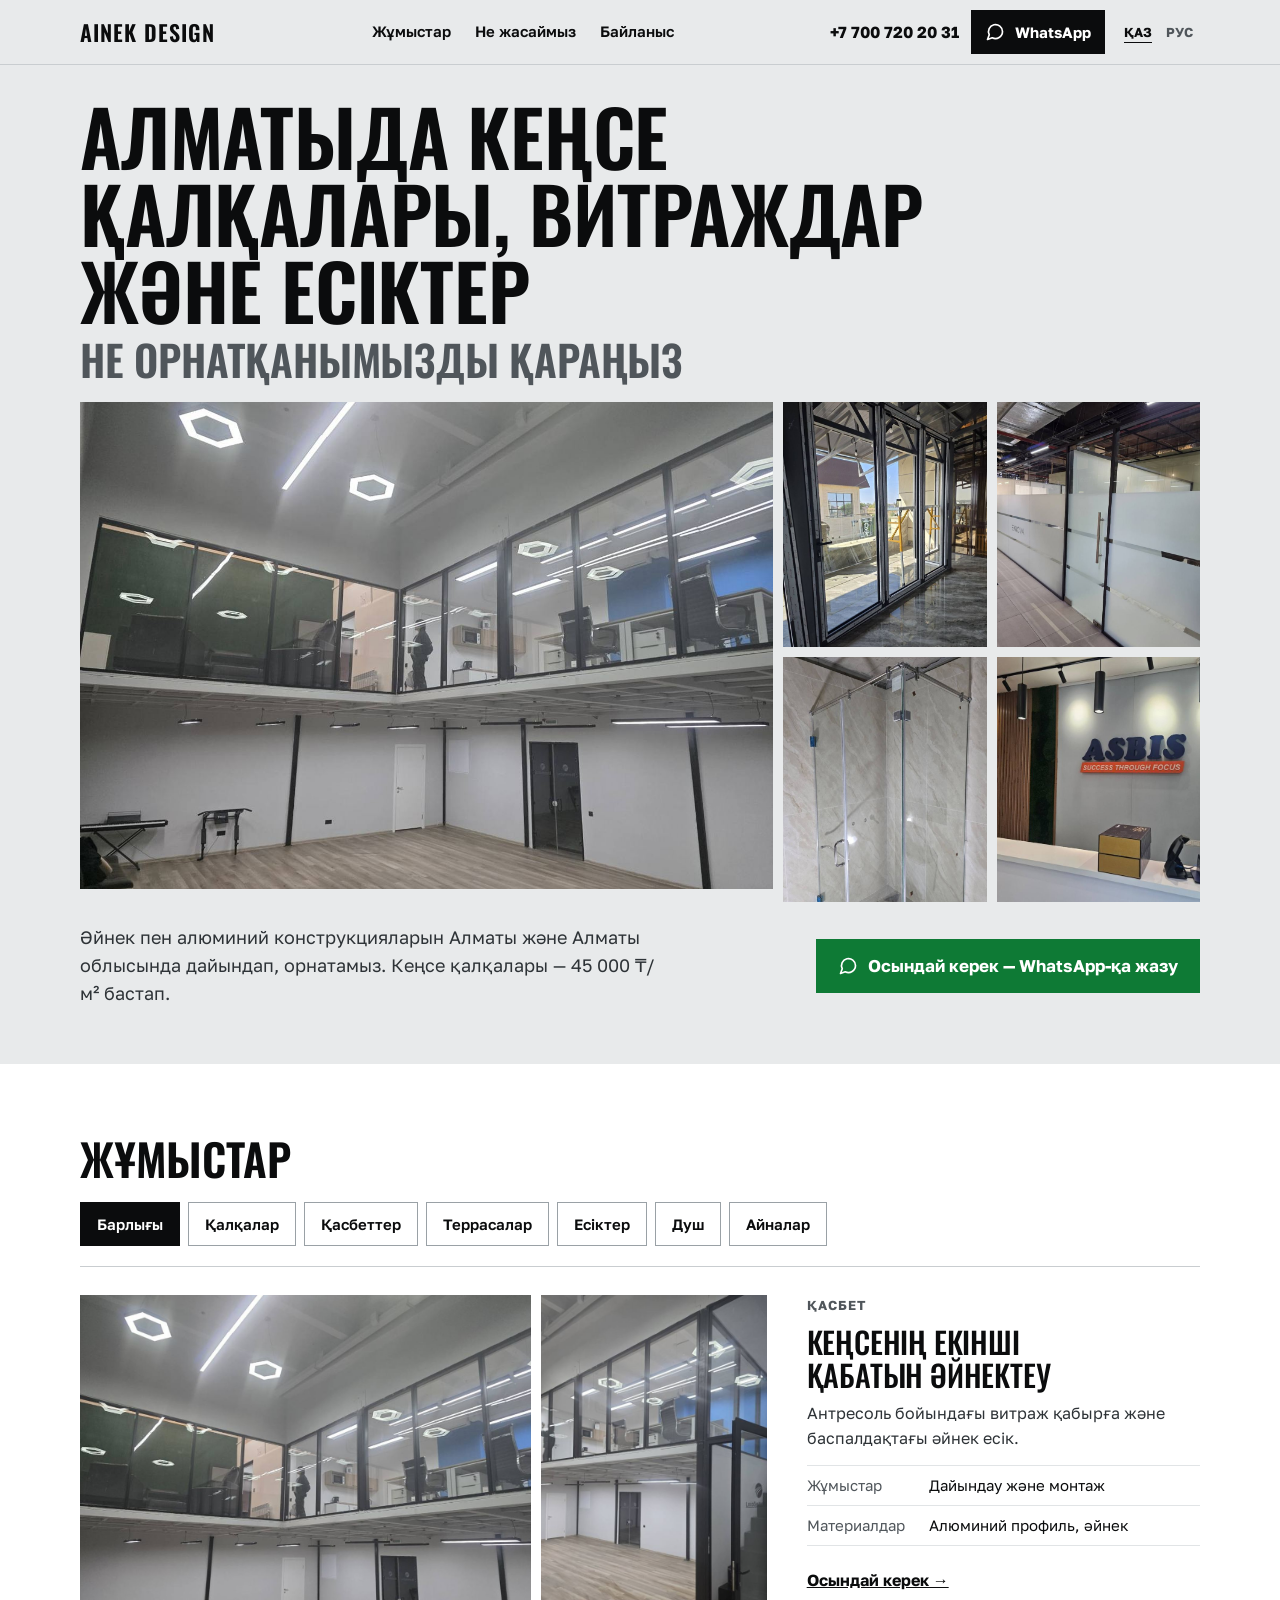
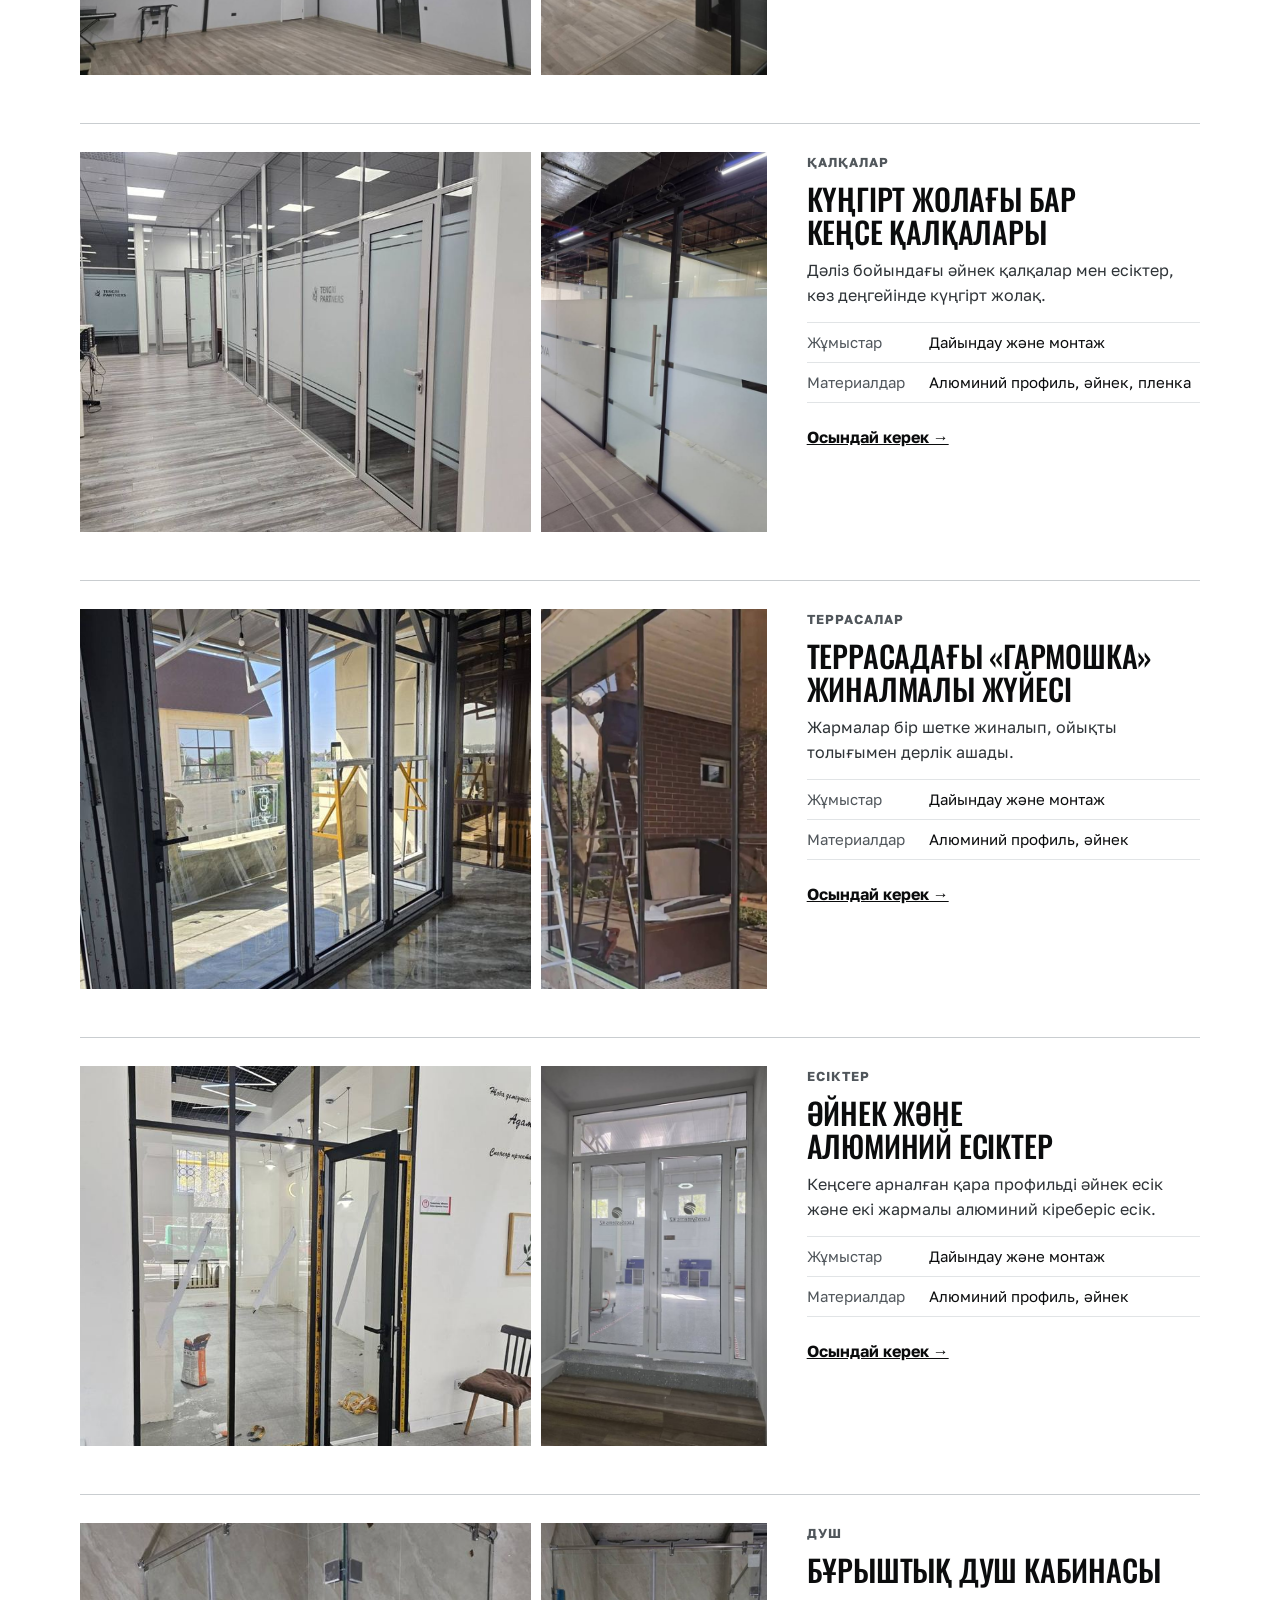
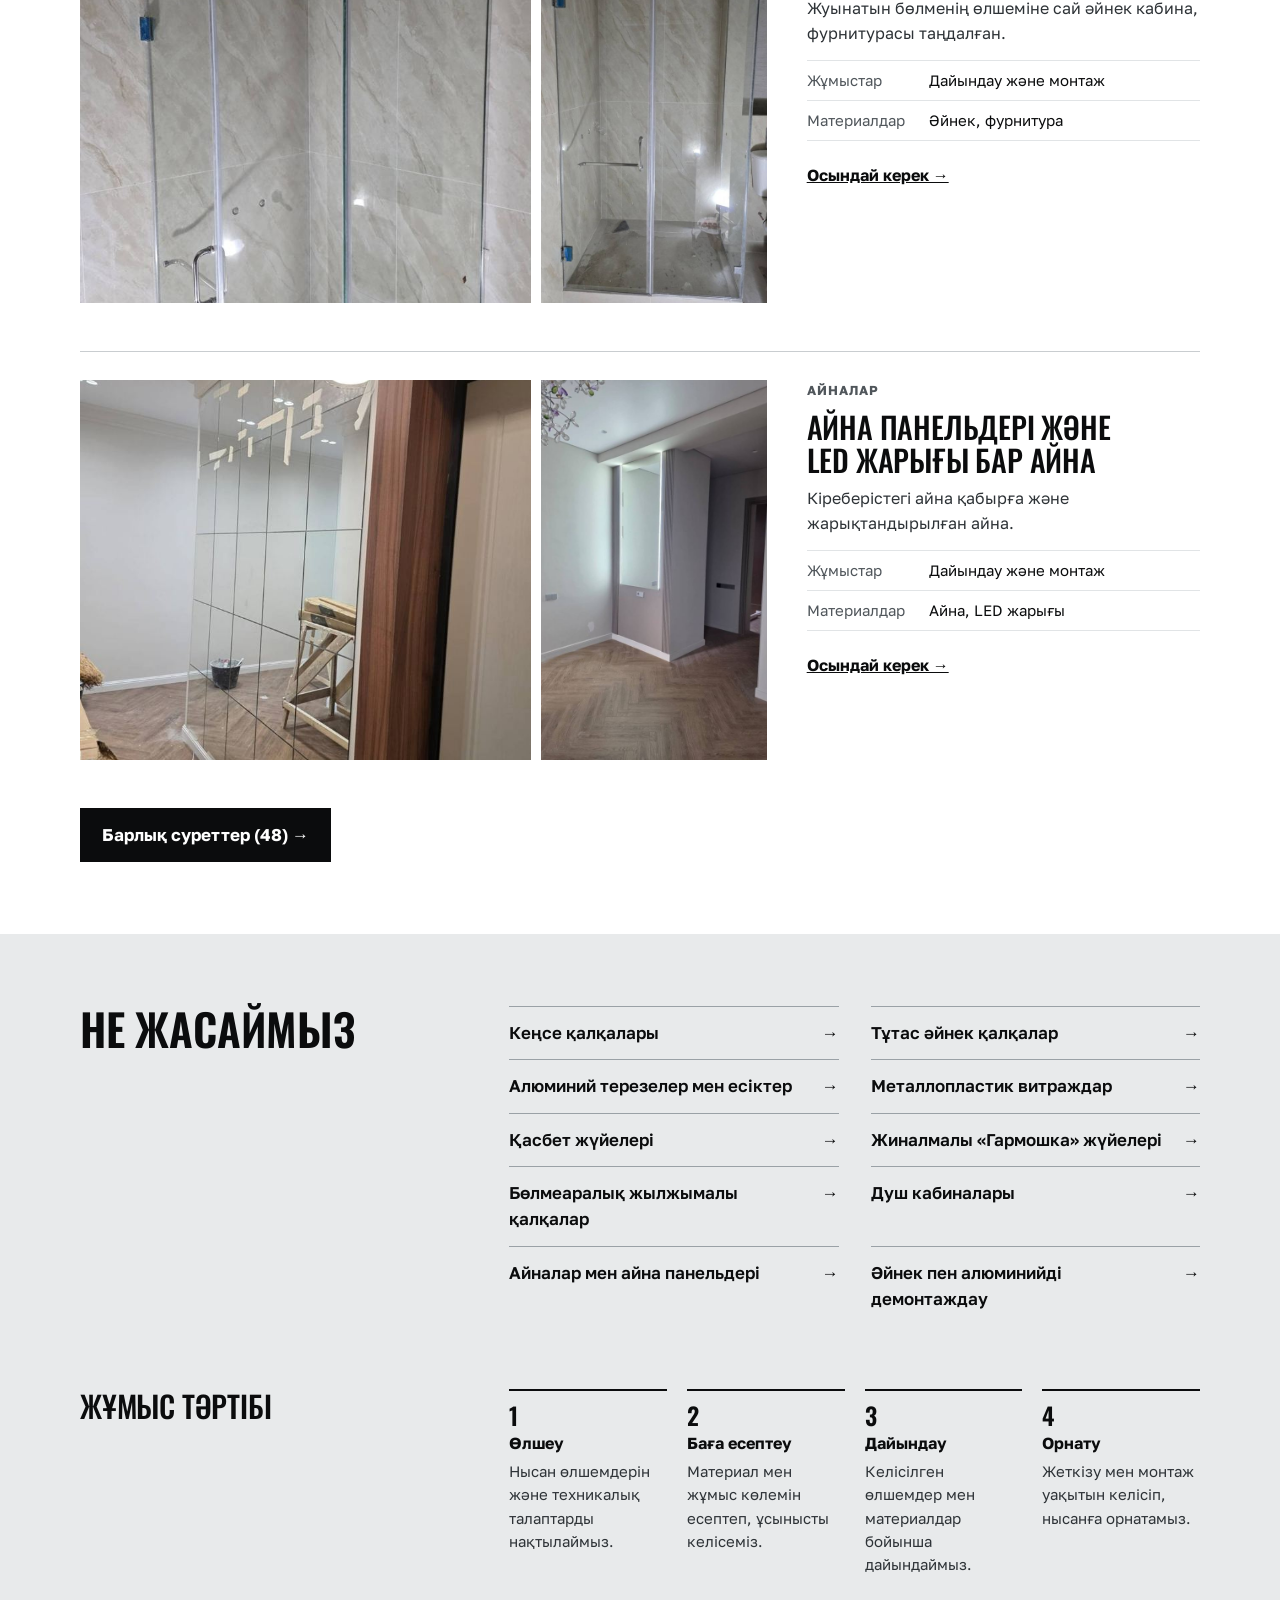
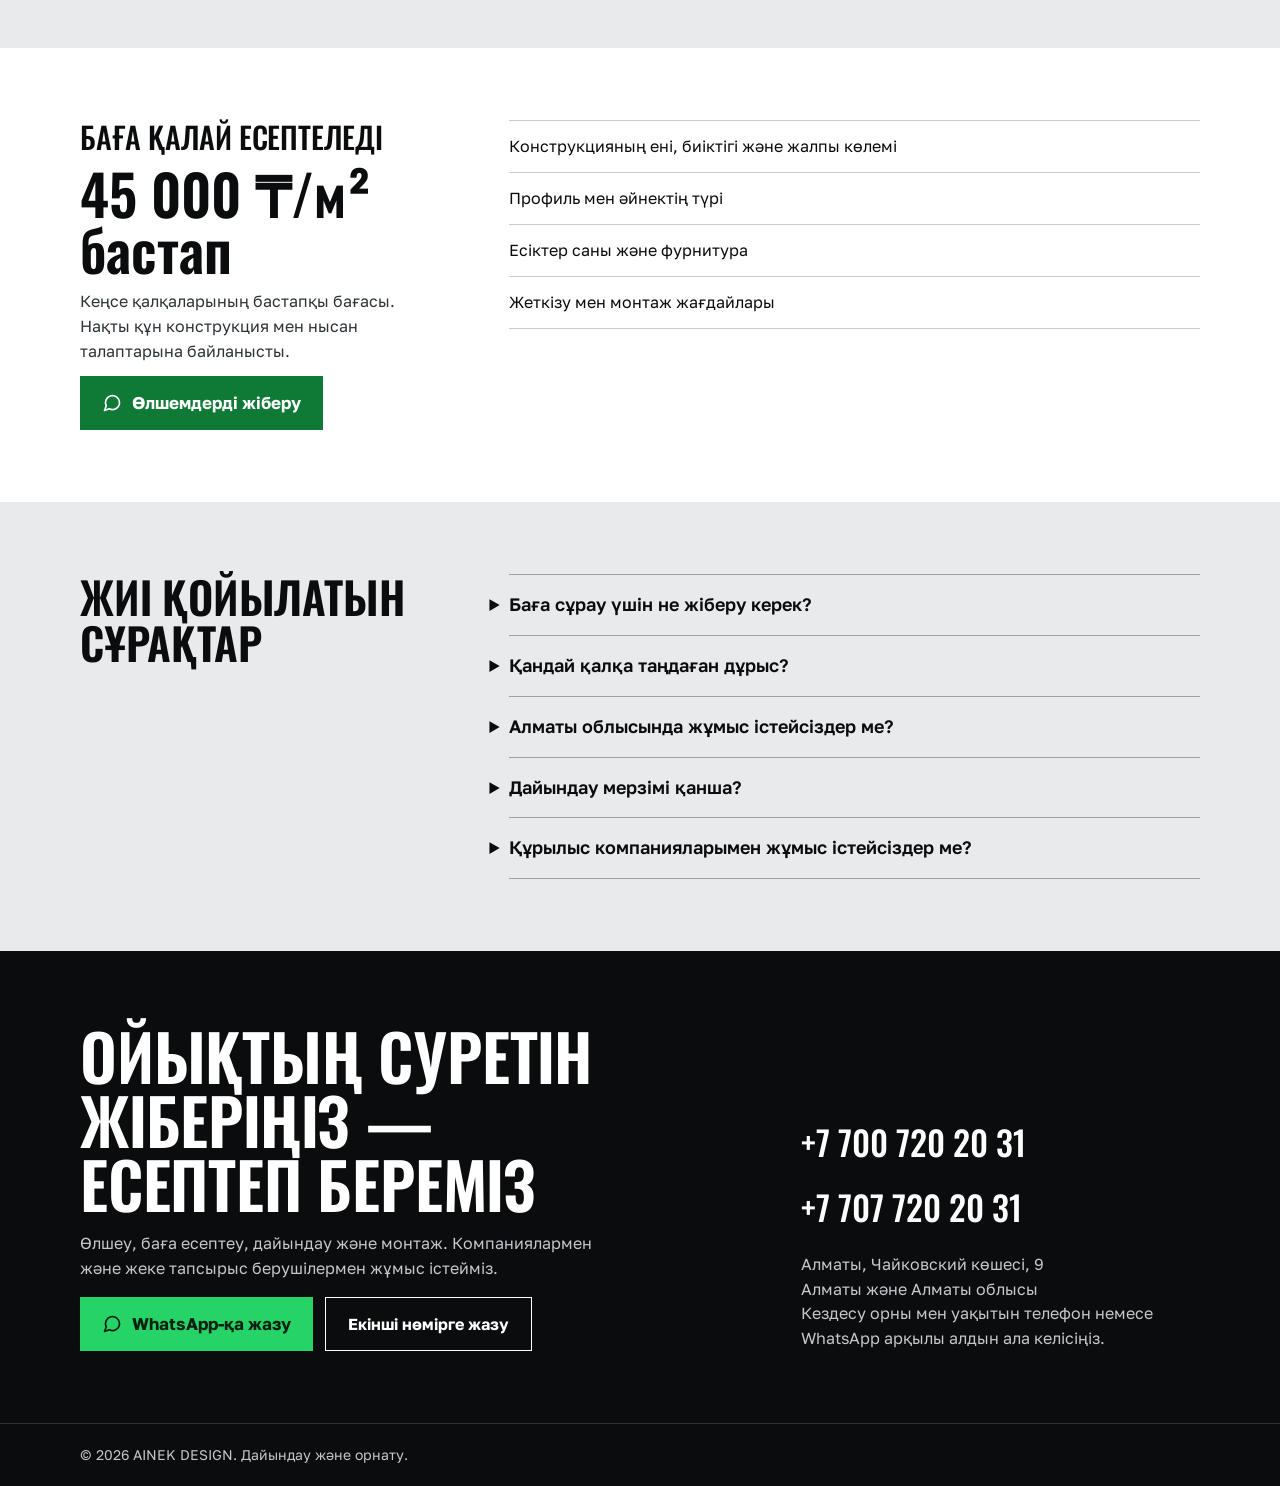
==== commit 9a92c828: "Новый дизайн главной (вариант E «Объекты») и страница всех работ - index.html (KZ) и ru.html (RU): п" ====
--- a/index.html
+++ b/index.html
@@ -1,5 +1,4 @@
 <!DOCTYPE html>
-
 <html lang="kk">
 <head>
 <!-- Google tag (gtag.js) -->
@@ -15,52 +14,95 @@
 <meta charset="utf-8"/>
 <meta content="width=device-width, initial-scale=1.0" name="viewport"/>
 <meta content="VD5rUZbk6-TV69r6Qdjn8jq1SdS30Mp1TdHzzVbM4CM" name="google-site-verification"/>
-<title>Кеңсе және әйнек қалқалар Алматы | Гармошка, демонтаж — Әйнек дизайн</title>
-<meta content="Әйнек дизайн: Алматыда кеңсе және тұтас әйнек қалқалар, алюминий есік-терезе, гармошка жүйелері, әйнек конструкцияларын демонтаждау. Өлшеу, дайындау, монтаж." name="description"/>
+<meta name="theme-color" content="#E8EAEB"/>
+<title>Кеңсе және әйнек қалқалар Алматы | Гармошка, демонтаж — AINEK DESIGN</title>
+<meta content="AINEK DESIGN: Алматыда кеңсе және тұтас әйнек қалқалар, алюминий есік-терезе, гармошка жүйелері, әйнек конструкцияларын демонтаждау. Өлшеу, дайындау, монтаж." name="description"/>
 <link href="https://ainekdesign.kz/" rel="canonical"/>
-<link rel="stylesheet" href="fonts.css"><style>
-:root{--blue:#135da5;--navy:#143453;--ink:#18324a;--muted:#536b7e;--pale:#edf5fc;--line:#dbe7f1;--green:#12833c}
-*{box-sizing:border-box}html{scroll-behavior:smooth;scroll-padding-top:25px}body{margin:0;font-family:Inter,Arial,sans-serif;color:var(--ink);background:#fff;line-height:1.65}a{color:var(--blue)}img{max-width:100%;display:block}h1,h2,h3{line-height:1.2}h1{font-size:clamp(32px,4vw,54px);margin:16px 0 22px;letter-spacing:-1px}h2{font-size:clamp(28px,3vw,38px);margin:0 0 18px}h3{font-size:22px;margin:0 0 12px}p{margin:0 0 18px}.wrap{width:min(1160px,calc(100% - 40px));margin:auto}.top{border-bottom:1px solid var(--line);background:white}.top-inner{display:flex;align-items:center;justify-content:space-between;gap:20px;padding:18px 0}.brand{text-decoration:none;font-weight:800;font-size:22px;color:var(--navy)}.top-phone{font-weight:700;text-decoration:none}.nav{display:flex;gap:24px;flex-wrap:wrap;padding-bottom:15px}.nav a{text-decoration:none;color:var(--muted);font-weight:700}.nav a:hover{color:var(--blue)}.hero{background:linear-gradient(125deg,#f5faff,#e3f1fc);padding:56px 0 64px}.hero-grid{display:grid;grid-template-columns:1.05fr 1fr;gap:48px;align-items:center}.logo{width:280px;height:auto;border-radius:15px;margin-bottom:26px}.eyebrow{color:var(--blue);font-size:13px;font-weight:800;letter-spacing:1.8px;text-transform:uppercase}.intro{font-size:19px;color:var(--muted)}.price{display:inline-block;background:#fff;border:1px solid #c8ddf0;border-radius:12px;padding:10px 18px;font-weight:800;font-size:22px;color:var(--blue);margin-bottom:24px}.actions{display:flex;gap:12px;flex-wrap:wrap}.btn{display:inline-flex;align-items:center;justify-content:center;padding:14px 23px;background:var(--green);color:#fff;font-weight:700;border-radius:10px;text-decoration:none;line-height:1.4;text-align:center}.btn:hover{background:#0c6d30}.secondary{background:white;color:var(--blue);border:1px solid #b9d3e9}.secondary:hover{background:#eaf3fc}.hero-image{width:100%;height:460px;object-fit:cover;border-radius:24px;box-shadow:0 18px 40px #163b5c18}.hero-note{font-size:14px;margin:15px 0 0;color:var(--muted)}section{padding:72px 0}.section-intro{max-width:740px;color:var(--muted);font-size:18px;margin-bottom:30px}.soft{background:var(--pale)}.grid{display:grid;grid-template-columns:repeat(3,1fr);gap:22px}.card{padding:26px;background:#fff;border:1px solid var(--line);border-radius:16px}.card p{color:var(--muted);margin:0}.tag{color:var(--blue);font-size:13px;font-weight:800;display:block;margin-bottom:17px}.about-grid{display:grid;grid-template-columns:1.3fr 1fr;gap:45px}.about-grid p{color:var(--muted);font-size:18px}.facts{display:grid;gap:14px}.fact{padding:18px 22px;background:var(--pale);border-left:4px solid var(--blue);border-radius:0 12px 12px 0}.fact strong{display:block}.fact span{color:var(--muted)}.steps{display:grid;grid-template-columns:repeat(4,1fr);gap:20px}.step{background:white;border:1px solid var(--line);border-radius:16px;padding:24px}.number{display:inline-flex;width:42px;height:42px;align-items:center;justify-content:center;background:var(--blue);color:white;border-radius:50%;font-weight:bold;margin-bottom:20px}.step p{color:var(--muted);font-size:16px;margin:0}.gallery{display:grid;grid-template-columns:repeat(3,1fr);gap:22px}figure{margin:0;background:#fff;border:1px solid var(--line);border-radius:16px;overflow:hidden}figure a{display:block}figure img{width:100%;height:260px;object-fit:cover}figcaption{padding:18px 20px;font-weight:700;font-size:16px}.note{font-size:15px;color:var(--muted)}.price-box{display:grid;grid-template-columns:1fr 1fr;gap:30px;background:white;padding:32px;border:1px solid var(--line);border-radius:18px}.price-box strong{font-size:30px;color:var(--blue)}.price-box ul{padding-left:22px;margin:0;color:var(--muted)}details{border-bottom:1px solid var(--line);padding:20px 0}summary{cursor:pointer;font-size:19px;font-weight:700}details p{color:var(--muted);margin:14px 0 0}.contact-grid{display:grid;grid-template-columns:1fr 1fr;gap:40px}.phones{display:flex;flex-direction:column;gap:12px;margin:22px 0}.phones a{font-size:clamp(23px,3vw,30px);font-weight:800;text-decoration:none}.contact-card{padding:30px;background:white;border:1px solid var(--line);border-radius:18px}.contact-card h3{margin-bottom:20px}.footer{padding:26px 0 100px;border-top:1px solid var(--line);color:var(--muted);font-size:14px}.fixed{position:fixed;right:18px;bottom:18px;z-index:10;box-shadow:0 6px 25px #163b5c25;border-radius:40px;padding:13px 22px}a:focus-visible,summary:focus-visible{outline:3px solid #da9500;outline-offset:4px}
-@media(max-width:850px){.hero-grid,.about-grid,.contact-grid,.price-box{grid-template-columns:1fr}.grid,.gallery{grid-template-columns:repeat(2,1fr)}.steps{grid-template-columns:repeat(2,1fr)}.hero-image{height:350px}.hero-grid{gap:30px}}
-@media(max-width:540px){.wrap{width:calc(100% - 32px)}.top-inner{gap:8px;flex-wrap:wrap}.brand{font-size:19px}.top-phone{font-size:15px}.nav{gap:12px 18px;font-size:14px}.hero{padding:32px 0 40px}.logo{width:250px}.hero-image{height:280px}section{padding:46px 0}.grid,.gallery,.steps{grid-template-columns:1fr}.price-box{padding:24px}.intro{font-size:18px}figure img{height:270px}.btn{font-size:16px}.actions .btn{width:100%}.contact-card{padding:24px}}
-@media(prefers-reduced-motion:reduce){html{scroll-behavior:auto}}
-.work-group{margin:34px 0 50px}.work-group h3{padding-bottom:12px;border-bottom:1px solid var(--line);margin-bottom:22px}.work-group small{font-size:14px;color:var(--muted);font-weight:400}.gallery-note{font-size:14px;color:var(--muted)}.gallery figure{margin:0}.gallery figcaption{font-size:13px;line-height:1.4}
-.service-photo{width:100%;height:185px;object-fit:cover;border-radius:12px;margin-bottom:12px}.lang-switch{display:flex;gap:7px;margin-left:auto}.lang-switch a{padding:5px 10px;border:1px solid #cad8e5;border-radius:7px;text-decoration:none;font-weight:bold;font-size:13px}.lang-switch a[aria-current="page"]{background:#143453;color:white}.gallery img{width:100%;height:240px;object-fit:cover}@media(max-width:540px){.lang-switch{margin-left:0}}
-/* Refreshed visual identity, bilingual hero */
-:root{--blue:#0759b7;--navy:#101f47;--ink:#142747;--pale:#eff7ff}
-.top{position:relative;z-index:2;box-shadow:0 2px 18px #18375b0d}
-.top-inner{padding:12px 0}.brand{display:flex;align-items:center;gap:10px;font-size:19px}.brand-logo{width:65px;height:49px;object-fit:contain}.nav{padding-bottom:12px}
-.hero{padding:76px 0 74px;background:linear-gradient(100deg,#eaf7ff 0%,#f2faff 46%,#eaf5fc 100%);overflow:hidden}
-.hero-grid{position:relative;grid-template-columns:1.04fr 1fr;gap:20px;min-height:530px}
-.hero-grid>div:first-child{position:relative;z-index:1;padding:28px 0}
-.hero h1{font-size:clamp(36px,4.2vw,59px);font-weight:800;letter-spacing:-1.5px;line-height:1.15;color:#101d45;max-width:700px}
-.hero .intro{max-width:610px;font-size:18px}.hero .price{background:#dff0ff;border:0;color:#0759b7;font-size:20px}
-.hero-image{height:560px;border-radius:12px;object-fit:cover;object-position:center;box-shadow:none;mask-image:linear-gradient(to right,transparent 0%,black 19%);-webkit-mask-image:linear-gradient(to right,transparent 0%,black 19%)}
-.hero-note{margin-top:24px}.visual-note{position:absolute;right:14px;bottom:4px;font-size:11px;color:#516779;background:#ffffffd9;padding:3px 9px;border-radius:8px}
-.hero-services{background:#fff;border-bottom:1px solid #e4edf5}.hero-services-grid{display:grid;grid-template-columns:repeat(5,1fr);gap:12px;padding:23px 0}.hero-service{display:flex;gap:12px;align-items:center;color:#172b4d;text-decoration:none;font-size:14px;font-weight:700}.hero-service-icon{color:#0759b7;border:1px solid #d7e9fb;background:#f2f9ff;border-radius:13px;width:45px;height:45px;display:grid;place-items:center;font-size:28px;flex-shrink:0}
-@media(max-width:850px){.hero{padding:35px 0}.hero-grid{grid-template-columns:1fr;min-height:0}.hero-grid>div:first-child{padding:0}.hero-image{height:360px;mask-image:none;-webkit-mask-image:none}.visual-note{bottom:10px}.hero-services-grid{grid-template-columns:repeat(3,1fr)}}
-@media(max-width:540px){.brand-logo{width:45px;height:37px}.brand{font-size:16px}.hero h1{font-size:35px}.hero-image{height:300px}.hero-services-grid{grid-template-columns:repeat(2,1fr)}.hero-service{font-size:13px}}
-</style>
-<link href="https://ainekdesign.kz/" hreflang="kk" rel="alternate"/><link href="https://ainekdesign.kz/ru.html" hreflang="ru" rel="alternate"/><style>.service-card-link{display:block;color:inherit;text-decoration:none;border-radius:16px}.service-card-link:hover .card{border-color:#0759b7;box-shadow:0 5px 18px #14345318}.service-card-link:focus-visible{outline:3px solid #da9500;outline-offset:4px}.work-group{scroll-margin-top:30px}.gallery figure a{cursor:zoom-in} .lightbox{position:fixed;inset:0;z-index:9999;background:rgba(8,18,35,.94);display:none;align-items:center;justify-content:center;flex-direction:column;padding:55px 70px 60px}.lightbox.open{display:flex}.lightbox img{max-width:100%;max-height:calc(100vh - 140px);object-fit:contain}.lightbox button{position:absolute;background:#fff;border:0;border-radius:8px;cursor:pointer;padding:8px 14px;font-size:24px}.lightbox .close{top:14px;right:20px}.lightbox .prev{left:15px;top:50%}.lightbox .next{right:15px;top:50%}.lightbox .count{color:white;margin-top:10px;text-align:center}@media(max-width:600px){.lightbox{padding:50px 45px}.lightbox button{padding:6px 9px}}</style><style>.demontazh-link{display:inline-block;margin-top:16px;font-weight:700;text-decoration:none}.demontazh-link:hover{text-decoration:underline}</style></head>
+<link href="https://ainekdesign.kz/" hreflang="kk" rel="alternate"/><link href="https://ainekdesign.kz/ru.html" hreflang="ru" rel="alternate"/>
+<link rel="preload" href="fonts/oswald-cyrillic.woff2" as="font" type="font/woff2" crossorigin/>
+<link rel="stylesheet" href="fonts.css"/>
+<link rel="stylesheet" href="site.css"/>
+</head>
 <body>
-<header class="top"><div class="wrap"><div class="top-inner"><a class="brand" href="#home"><img alt="AINEK DESIGN" class="brand-logo" src="WhatsApp Image 2026-10-04 at 18.28.06.jpeg"/> Әйнек дизайн</a><a class="top-phone" href="tel:+77007202031">+7 700 720 20 31</a><div class="lang-switch"><a aria-current="page" data-lang="kk" href="index.html">ҚАЗ</a><a data-lang="ru" href="ru.html">РУС</a></div></div><nav aria-label="Негізгі мәзір" class="nav"><a href="#about">Біз туралы</a><a href="#services">Қызметтер</a><a href="#process">Жұмыс тәртібі</a><a href="#works">Жұмыстарымыз</a><a href="#contact">Байланыс</a></nav></div></header>
+<header class="top"><div class="wrap top-in">
+<a class="brand" href="index.html">AINEK DESIGN</a>
+<nav class="nav" aria-label="Бөлімдер"><a href="#objects">Жұмыстар</a><a href="#what">Не жасаймыз</a><a href="#contact">Байланыс</a></nav>
+<div class="top-act"><a class="top-phone" href="tel:+77007202031">+7 700 720 20 31</a><a class="btn btn-ink" href="https://wa.me/77007202031" rel="noopener noreferrer" target="_blank" aria-label="AINEK DESIGN компаниясына WhatsApp арқылы жазу"><svg aria-hidden="true" width="20" height="20" viewBox="0 0 24 24" fill="none" stroke="currentColor" stroke-width="2" stroke-linecap="round" stroke-linejoin="round"><path d="M21 11.5a8.4 8.4 0 0 1-12.3 7.4L3 21l2.1-5.7A8.4 8.4 0 1 1 21 11.5z"/></svg><span>WhatsApp</span></a>
+<div class="lang"><a href="index.html" lang="kk" aria-current="page">ҚАЗ</a><a href="ru.html" lang="ru">РУС</a></div></div>
+</div></header>
 <main>
-<section class="hero" id="home"><div class="wrap hero-grid"><div><div class="eyebrow">Алматы · Қазақстан бойынша</div><h1>Кеңістігіңізге сай әйнек және алюминий шешімдері</h1><p class="intro">Кеңсе қалқаларын, терезелерді, есіктерді, айналарды және қасбет жүйелерін дайындаймыз әрі орнатамыз.</p><div class="price">Кеңсе қалқалары — 45 000 тг/м² бастап</div><div class="actions"><a class="btn" href="https://wa.me/77007202031" rel="noopener noreferrer" target="_blank">WhatsApp арқылы баға сұрау</a><a class="btn secondary" href="#works">Жұмыстарды көру</a></div><p class="hero-note">Өлшеу · Баға есептеу · Дайындау · Орнату</p></div><img alt="Заманауи шыны кеңсе қалқалары — дизайн үлгісі" class="hero-image" fetchpriority="high" src="hero-modern-office.jpg"/><div class="visual-note">Көрнекі дизайн үлгісі</div></div></section><div class="hero-services"><div class="wrap hero-services-grid"><a class="hero-service" href="#services"><span class="hero-service-icon">▦</span><span>Кеңсе қалқалары</span></a><a class="hero-service" href="#services"><span class="hero-service-icon">▤</span><span>Терезе, есік жүйелері</span></a><a class="hero-service" href="#services"><span class="hero-service-icon">◇</span><span>Душ кабиналары</span></a><a class="hero-service" href="#services"><span class="hero-service-icon">▣</span><span>Айна панельдері</span></a><a class="hero-service" href="#services"><span class="hero-service-icon">▥</span><span>Қасбет жүйелері</span></a></div></div>
-<section id="about"><div class="wrap about-grid"><div><div class="eyebrow">AINEK DESIGN</div><h2>Біз туралы</h2><p>Біз кеңселерге, дүкендерге, коммерциялық нысандарға және тұрғын үйлерге арналған әйнек пен алюминий конструкцияларын дайындап, орнатамыз.</p><p>Алматыда және Қазақстан бойынша жұмыс істейміз. Әр тапсырысты нысанның өлшеміне, пайдалану мақсатына және тапсырыс берушінің талабына қарай қарастырамыз.</p><p>Материал, конструкция және ашылу тәсілін келісіп, коммерциялық ұсыныс дайындаймыз. Құрылыс компанияларымен және жеке тапсырыс берушілермен жұмыс істейміз.</p></div><div class="facts"><div class="fact"><strong>Жеке өлшем бойынша</strong><span>Конструкцияны нысанға сәйкестендіреміз.</span></div><div class="fact"><strong>Түсінікті баға есебі</strong><span>Материал мен жұмыс көлемін ескереміз.</span></div><div class="fact"><strong>Дайындау және орнату</strong><span>Өлшеуден монтажға дейінгі жұмысты атқарамыз.</span></div></div></div></section>
-<section class="soft" id="services"><div class="wrap"><div class="eyebrow">Не жасаймыз?</div><h2>Қызметтеріміз</h2><p class="section-intro">Кеңістікті бөлу, әйнектеу және интерьерді толықтыру үшін нысанға сәйкес шешім ұсынамыз.</p><div class="grid">
-<a aria-label="Суреттерді көру: Алюминий қалқалар" class="service-card-link" href="office-partitions.html"><article class="card"><img alt="Алюминий қалқалар" class="service-photo" loading="lazy" src="work-24-1.jpg"/><span class="tag">01 / ҚАЛҚАЛАР</span><h3>Алюминий қалқалар</h3><p>Кеңселер мен коммерциялық орындарға арналған алюминий қаңқалы қалқалар. Әйнек пен тұтас панельдің үйлесімін, профиль түсін және есіктің орнын келісеміз.</p></article><span> · Толығырақ →</span></a>
-<a aria-label="Суреттерді көру: Тұтас әйнек қалқалар" class="service-card-link" href="#gallery-1"><article class="card"><img alt="Тұтас әйнек қалқалар" class="service-photo" loading="lazy" src="work-23-1.jpg"/><span class="tag">02 / ӘЙНЕК</span><h3>Тұтас әйнек қалқалар</h3><p>Кеңістікті жарығын сақтай отырып бөлуге арналған қалқалар. Әйнек түрі, қалыңдығы және бекіту тәсілі жобаның талабына сай таңдалады.</p></article></a>
-<a aria-label="Суреттерді көру: Терезелер" class="service-card-link" href="#gallery-2"><article class="card"><img alt="Терезелер" class="service-photo" loading="lazy" src="work-17-1.jpg"/><span class="tag">03 / ТЕРЕЗЕЛЕР</span><h3>Терезелер</h3><p>Алюминий және металлопластик терезелерді жеке өлшеммен дайындау және орнату. Профиль, әйнек пакет және ашылу тәсілін таңдауға көмектесеміз.</p></article></a>
-<a aria-label="Суреттерді көру: Есіктер" class="service-card-link" href="#gallery-2"><article class="card"><img alt="Есіктер" class="service-photo" loading="lazy" src="work-20-1.jpg"/><span class="tag">04 / ЕСІКТЕР</span><h3>Есіктер</h3><p>Әйнек, алюминий және металлопластик есіктер. Кеңсе, дүкен және тұрғын үй үшін өлшемін, тұтқасын, фурнитурасын және ашылу бағытын келісеміз.</p></article></a>
-<a aria-label="Суреттерді көру: Айналар мен айна конструкциялары" class="service-card-link" href="#gallery-4"><article class="card"><img alt="Айналар мен айна конструкциялары" class="service-photo" loading="lazy" src="work-43-1.jpg"/><span class="tag">05 / АЙНАЛАР</span><h3>Айналар мен айна конструкциялары</h3><p>Үй, кеңсе, салон және коммерциялық нысандарға арналған айналар. Өлшемі, пішіні, орналасуы мен бекітуі тапсырысқа қарай анықталады.</p></article></a>
-<a aria-label="Суреттерді көру: Қасбет жүйелері" class="service-card-link" href="#gallery-0"><article class="card"><img alt="Қасбет жүйелері" class="service-photo" loading="lazy" src="work-19-1.jpg"/><span class="tag">06 / ҚАСБЕТ</span><h3>Қасбет жүйелері</h3><p>Ғимараттарға арналған алюминий қасбет жүйелері мен витраж конструкциялары. Жоба мен нысан ерекшелігіне сәйкес дайындау және монтаждау.</p></article></a>
-<a aria-label="Суреттерді көру: Душ кабиналары және әйнек қоршаулар" class="service-card-link" href="#gallery-5"><article class="card"><img alt="Душ қалқалары" class="service-photo" loading="lazy" src="work-31-1.jpg"/><span class="tag">07 / ДУШ АЙМАҒЫ</span><h3>Душ кабиналары және әйнек қоршаулар</h3><p>Жеке өлшем бойынша душ кабиналарын, әйнек қалқалар мен есіктерді дайындаймыз. Фурнитурасын таңдап, кәсіби түрде орнатамыз.</p></article></a><a aria-label="Суреттерді көру: Жиналмалы жылжымалы жүйелер «Гармошка»" class="service-card-link" href="#gallery-3"><article class="card"><img alt="Гармошка жиналмалы жылжымалы жүйелері" class="service-photo" loading="lazy" src="work-15-1.jpg"/><span class="tag">08 / ГАРМОШКА</span><h3>Жиналмалы жылжымалы жүйелер «Гармошка»</h3><p>Терраса, кафе, мейрамхана, кеңсе және жеке үйлерге арналған әйнекті алюминий жиналмалы жүйелер. Жеке өлшеммен дайындау және орнату.</p><a href="garmoshka.html" style="display:inline-block;margin-top:14px;font-weight:700">Толығырақ көру →</a></article></a><a aria-label="Суреттерді көру: Бөлмеаралық жылжымалы қалқалар" class="service-card-link" href="#gallery-3"><article class="card"><img alt="Бөлмеаралық жылжымалы қалқалар" class="service-photo" loading="lazy" src="work-23-1.jpg"/><span class="tag">09 / ЖЫЛЖЫМАЛЫ</span><h3>Бөлмеаралық жылжымалы қалқалар</h3><p>Пәтер, жеке үй және кеңселерге арналған әйнек пен алюминийден жасалатын жылжымалы қалқалар. Бір, екі және бірнеше панельді жүйелер.</p></article></a>
-<article class="card"><span class="tag">10 / БӨЛШЕКТЕУ</span><h3>Алюминий және әйнек конструкцияларын демонтаждау</h3><p>Әйнек қалқаларды, витраждарды және алюминий конструкцияларын бөлшектеу. Үлкен әйнектерді ұқыпты түсіру, тасымалдау және келісім бойынша қайта орнату.</p><a class="demontazh-link" href="https://wa.me/77007202031?text=%D0%A1%D3%99%D0%BB%D0%B5%D0%BC%D0%B5%D1%82%D1%81%D1%96%D0%B7%20%D0%B1%D0%B5%21%20%D0%94%D0%B5%D0%BC%D0%BE%D0%BD%D1%82%D0%B0%D0%B6%20%D2%9B%D0%B0%D0%B6%D0%B5%D1%82" rel="noopener noreferrer" target="_blank">WhatsApp арқылы баға сұрау →</a><a href="demontazh.html" style="display:inline-block;margin-top:14px;font-weight:700">Қызмет туралы →</a></article></div></div></section>
-<section id="process"><div class="wrap"><div class="eyebrow">Тапсырыстан монтажға дейін</div><h2>Жұмыс тәртібі</h2><p class="section-intro">WhatsApp арқылы нысанның суретін немесе шамамен өлшемдерін жіберіңіз. Қажетті конструкцияны бірге анықтаймыз.</p><div class="steps"><article class="step"><span class="number">1</span><h3>Өлшеу</h3><p>Нысан өлшемдерін нақтылап, конструкцияның орналасуы мен техникалық талаптарын қарастырамыз.</p></article><article class="step"><span class="number">2</span><h3>Баға есептеу</h3><p>Материал мен жұмыс көлемі бойынша есеп жасап, коммерциялық ұсынысты келісеміз.</p></article><article class="step"><span class="number">3</span><h3>Дайындау</h3><p>Келісілген өлшемдер мен материалдар бойынша конструкцияларды дайындаймыз.</p></article><article class="step"><span class="number">4</span><h3>Орнату</h3><p>Жеткізу мен монтаж уақытын келісіп, конструкцияларды нысанға орнатамыз.</p></article></div></div></section>
-<section class="soft" id="works"><div class="wrap"><div class="eyebrow">Нақты жұмыстар мен монтаж көріністері</div><h2>Орындалған жұмыстар</h2><p class="section-intro">Суреттер жұмыс түрлері бойынша топтастырылған. Әр атаудың астында бірнеше фото бар. Суретті басып үлкейтіңіз.</p><div class="work-group" id="gallery-0"><h3>Қасбеттік жүйелер <small>/ Фасадные системы</small></h3><div class="gallery"><figure><a href="photo1.jpg.jpeg" rel="noopener noreferrer" target="_blank"><img alt="Қасбеттік жүйе" loading="lazy" src="photo1.jpg.jpeg"/></a><figcaption>Қасбеттік жүйе / Фасадная система</figcaption></figure><figure><a href="photo5.jpg.jpeg" rel="noopener noreferrer" target="_blank"><img alt="Қасбеттік жүйе" loading="lazy" src="photo5.jpg.jpeg"/></a><figcaption>Қасбеттік жүйе / Фасадная система</figcaption></figure><figure><a href="photo13.jpg.jpeg" rel="noopener noreferrer" target="_blank"><img alt="Қасбеттік жүйе" loading="lazy" src="photo13.jpg.jpeg"/></a><figcaption>Қасбеттік жүйе / Фасадная система</figcaption></figure><figure><a href="photo14.jpg.jpeg" rel="noopener noreferrer" target="_blank"><img alt="Қасбеттік жүйе" loading="lazy" src="photo14.jpg.jpeg"/></a><figcaption>Қасбеттік жүйе / Фасадная система</figcaption></figure><figure><a href="work-19-1.jpg" rel="noopener noreferrer" target="_blank"><img alt="Қасбеттік әйнектеу" loading="lazy" src="work-19-1.jpg"/></a><figcaption>Қасбеттік әйнектеу / Фасадное остекление · 1/2</figcaption></figure><figure><a href="work-19-2.jpg" rel="noopener noreferrer" target="_blank"><img alt="Қасбеттік әйнектеу" loading="lazy" src="work-19-2.jpg"/></a><figcaption>Қасбеттік әйнектеу / Фасадное остекление · 2/2</figcaption></figure><figure><a href="work-29-1.png" rel="noopener noreferrer" target="_blank"><img alt="Коммерциялық қасбетті әйнектеу" loading="lazy" src="work-29-1.png"/></a><figcaption>Коммерциялық қасбетті әйнектеу / Остекление коммерческого фасада</figcaption></figure></div></div><div class="work-group" id="gallery-1"><h3>Кеңсе қалқалары <small>/ Офисные перегородки</small></h3><div class="gallery"><figure><a href="photo2.jpg.jpeg" rel="noopener noreferrer" target="_blank"><img alt="Кеңсе қалқасы" loading="lazy" src="photo2.jpg.jpeg"/></a><figcaption>Кеңсе қалқасы / Офисная перегородка</figcaption></figure><figure><a href="photo3.jpg.jpeg" rel="noopener noreferrer" target="_blank"><img alt="Кеңсе қалқасы" loading="lazy" src="photo3.jpg.jpeg"/></a><figcaption>Кеңсе қалқасы / Офисная перегородка</figcaption></figure><figure><a href="photo4.jpg.jpeg" rel="noopener noreferrer" target="_blank"><img alt="Кеңсе қалқасы" loading="lazy" src="photo4.jpg.jpeg"/></a><figcaption>Кеңсе қалқасы / Офисная перегородка</figcaption></figure><figure><a href="photo6.jpg.jpeg" rel="noopener noreferrer" target="_blank"><img alt="Кеңсе қалқасы" loading="lazy" src="photo6.jpg.jpeg"/></a><figcaption>Кеңсе қалқасы / Офисная перегородка</figcaption></figure><figure><a href="photo9.jpg.jpeg" rel="noopener noreferrer" target="_blank"><img alt="Кеңсе қалқасы" loading="lazy" src="photo9.jpg.jpeg"/></a><figcaption>Кеңсе қалқасы / Офисная перегородка</figcaption></figure><figure><a href="photo10.jpg.jpeg" rel="noopener noreferrer" target="_blank"><img alt="Кеңсе қалқасы" loading="lazy" src="photo10.jpg.jpeg"/></a><figcaption>Кеңсе қалқасы / Офисная перегородка</figcaption></figure><figure><a href="work-23-1.jpg" rel="noopener noreferrer" target="_blank"><img alt="Тұтас әйнек қалқа" loading="lazy" src="work-23-1.jpg"/></a><figcaption>Тұтас әйнек қалқа / Цельностеклянная перегородка</figcaption></figure><figure><a href="work-24-1.jpg" rel="noopener noreferrer" target="_blank"><img alt="Кеңсе қалқасын монтаждау" loading="lazy" src="work-24-1.jpg"/></a><figcaption>Кеңсе қалқасын монтаждау / Монтаж офисной перегородки</figcaption></figure><figure><a href="work-35-1.jpg" rel="noopener noreferrer" target="_blank"><img alt="Кеңсе қалқасы және есік" loading="lazy" src="work-35-1.jpg"/></a><figcaption>Кеңсе қалқасы және есік / Офисная перегородка с дверью</figcaption></figure><figure><a href="work-36-1.jpg" rel="noopener noreferrer" target="_blank"><img alt="Кеңсе қалқаларын орнату" loading="lazy" src="work-36-1.jpg"/></a><figcaption>Кеңсе қалқаларын орнату / Монтаж офисных перегородок</figcaption></figure><figure><a href="work-37-1.jpg" rel="noopener noreferrer" target="_blank"><img alt="Кеңсе қалқалары" loading="lazy" src="work-37-1.jpg"/></a><figcaption>Кеңсе қалқалары / Офисные перегородки</figcaption></figure></div></div><div class="work-group" id="gallery-2"><h3>Терезелер мен есіктер <small>/ Окна и двери</small></h3><div class="gallery"><figure><a href="photo7.jpg.jpeg" rel="noopener noreferrer" target="_blank"><img alt="Терезе-есік жүйесі" loading="lazy" src="photo7.jpg.jpeg"/></a><figcaption>Терезе-есік жүйесі / Оконно-дверная система</figcaption></figure><figure><a href="photo8.jpg.jpeg" rel="noopener noreferrer" target="_blank"><img alt="Металлопластик терезелер" loading="lazy" src="photo8.jpg.jpeg"/></a><figcaption>Металлопластик терезелер / Металлопластиковые окна</figcaption></figure><figure><a href="work-16-1.jpg" rel="noopener noreferrer" target="_blank"><img alt="Металлопластик витраждар" loading="lazy" src="work-16-1.jpg"/></a><figcaption>Металлопластик витраждар / Металлопластиковые витражи</figcaption></figure><figure><a href="work-17-1.jpg" rel="noopener noreferrer" target="_blank"><img alt="Алюминий терезелер" loading="lazy" src="work-17-1.jpg"/></a><figcaption>Алюминий терезелер / Алюминиевые окна</figcaption></figure><figure><a href="work-20-1.jpg" rel="noopener noreferrer" target="_blank"><img alt="Екі жармалы алюминий есік" loading="lazy" src="work-20-1.jpg"/></a><figcaption>Екі жармалы алюминий есік / Двустворчатая алюминиевая дверь</figcaption></figure><figure><a href="work-21-1.jpg" rel="noopener noreferrer" target="_blank"><img alt="Алюминий терезелер мен есіктер" loading="lazy" src="work-21-1.jpg"/></a><figcaption>Алюминий терезелер мен есіктер / Алюминиевые окна и двери</figcaption></figure><figure><a href="work-27-1.png" rel="noopener noreferrer" target="_blank"><img alt="Алюминий кіреберіс есіктер" loading="lazy" src="work-27-1.png"/></a><figcaption>Алюминий кіреберіс есіктер / Алюминиевые входные двери</figcaption></figure><figure><a href="work-34-1.jpg" rel="noopener noreferrer" target="_blank"><img alt="Металлопластик есіктер" loading="lazy" src="work-34-1.jpg"/></a><figcaption>Металлопластик есіктер / Металлопластиковые двери</figcaption></figure></div></div><div class="work-group" id="gallery-3"><h3>Жылжымалы алюминий жүйелері <small>/ Раздвижные алюминиевые системы</small></h3><div class="gallery"><figure><a href="work-15-1.jpg" rel="noopener noreferrer" target="_blank"><img alt="Жиналмалы «гармошка» жүйесі" loading="lazy" src="work-15-1.jpg"/></a><figcaption>Жиналмалы «гармошка» жүйесі / Складная система «гармошка» · 1/3</figcaption></figure><figure><a href="work-15-2.jpg" rel="noopener noreferrer" target="_blank"><img alt="Жиналмалы «гармошка» жүйесі" loading="lazy" src="work-15-2.jpg"/></a><figcaption>Жиналмалы «гармошка» жүйесі / Складная система «гармошка» · 2/3</figcaption></figure><figure><a href="work-15-3.jpg" rel="noopener noreferrer" target="_blank"><img alt="Жиналмалы «гармошка» жүйесі" loading="lazy" src="work-15-3.jpg"/></a><figcaption>Жиналмалы «гармошка» жүйесі / Складная система «гармошка» · 3/3</figcaption></figure><figure><a href="work-18-1.jpg" rel="noopener noreferrer" target="_blank"><img alt="Бөлмеаралық жылжымалы жүйе" loading="lazy" src="work-18-1.jpg"/></a><figcaption>Бөлмеаралық жылжымалы жүйе / Межкомнатная раздвижная система</figcaption></figure><figure><a href="work-22-1.jpg" rel="noopener noreferrer" target="_blank"><img alt="Бөлмеаралық жылжымалы жүйе" loading="lazy" src="work-22-1.jpg"/></a><figcaption>Бөлмеаралық жылжымалы жүйе / Межкомнатная раздвижная система</figcaption></figure><figure><a href="work-28-1.jpg" rel="noopener noreferrer" target="_blank"><img alt="Террасаға арналған жылжымалы жүйе" loading="lazy" src="work-28-1.jpg"/></a><figcaption>Террасаға арналған жылжымалы жүйе / Раздвижная система для террасы</figcaption></figure><figure><a href="work-40-1.jpeg" rel="noopener noreferrer" target="_blank"><img alt="Террасаны панорамалық әйнектеу" loading="lazy" src="work-40-1.jpeg"/></a><figcaption>Террасаны панорамалық әйнектеу / Панорамное остекление террасы</figcaption></figure></div></div><div class="work-group" id="gallery-4"><h3>Айна панельдері <small>/ Зеркальные панели</small></h3><div class="gallery"><figure><a href="work-25-1.jpg" rel="noopener noreferrer" target="_blank"><img alt="Айна панельдері мен LED айна" loading="lazy" src="work-25-1.jpg"/></a><figcaption>Айна панельдері мен LED айна / Зеркальные панели и зеркало с подсветкой · 1/3</figcaption></figure><figure><a href="work-25-2.jpg" rel="noopener noreferrer" target="_blank"><img alt="Айна панельдері мен LED айна" loading="lazy" src="work-25-2.jpg"/></a><figcaption>Айна панельдері мен LED айна / Зеркальные панели и зеркало с подсветкой · 2/3</figcaption></figure><figure><a href="work-25-3.jpg" rel="noopener noreferrer" target="_blank"><img alt="Айна панельдері мен LED айна" loading="lazy" src="work-25-3.jpg"/></a><figcaption>Айна панельдері мен LED айна / Зеркальные панели и зеркало с подсветкой · 3/3</figcaption></figure><figure><a href="work-41-1.jpg" rel="noopener noreferrer" target="_blank"><img alt="Айна панельдері" loading="lazy" src="work-41-1.jpg"/></a><figcaption>Айна панельдері / Зеркальные панели</figcaption></figure><figure><a href="work-42-1.jpg" rel="noopener noreferrer" target="_blank"><img alt="Айна панельдерін монтаждау" loading="lazy" src="work-42-1.jpg"/></a><figcaption>Айна панельдерін монтаждау / Монтаж зеркальных панелей</figcaption></figure><figure><a href="work-43-1.jpg" rel="noopener noreferrer" target="_blank"><img alt="LED жарығы бар айна" loading="lazy" src="work-43-1.jpg"/></a><figcaption>LED жарығы бар айна / Зеркало с LED-подсветкой</figcaption></figure><figure><a href="work-44-1.jpg" rel="noopener noreferrer" target="_blank"><img alt="Айна панельдерін монтаждау" loading="lazy" src="work-44-1.jpg"/></a><figcaption>Айна панельдерін монтаждау / Монтаж зеркальных панелей</figcaption></figure></div></div><div class="work-group" id="gallery-5"><h3>Душ кабиналары және шыны қалқалар <small>/ Душевые кабины и стеклянные перегородки</small></h3><div class="gallery"><figure><a href="work-26-1.jpg" rel="noopener noreferrer" target="_blank"><img alt="Сәндік шыны қалқа" loading="lazy" src="work-26-1.jpg"/></a><figcaption>Сәндік шыны қалқа / Декоративная стеклянная перегородка</figcaption></figure><figure><a href="work-30-1.jpg" rel="noopener noreferrer" target="_blank"><img alt="Жылжымалы душ кабинасы" loading="lazy" src="work-30-1.jpg"/></a><figcaption>Жылжымалы душ кабинасы / Раздвижная душевая кабина</figcaption></figure><figure><a href="work-31-1.jpg" rel="noopener noreferrer" target="_blank"><img alt="Бұрыштық душ кабинасы" loading="lazy" src="work-31-1.jpg"/></a><figcaption>Бұрыштық душ кабинасы / Угловая душевая кабина · 1/2</figcaption></figure><figure><a href="work-31-2.jpg" rel="noopener noreferrer" target="_blank"><img alt="Бұрыштық душ кабинасы" loading="lazy" src="work-31-2.jpg"/></a><figcaption>Бұрыштық душ кабинасы / Угловая душевая кабина · 2/2</figcaption></figure><figure><a href="work-38-1.jpg" rel="noopener noreferrer" target="_blank"><img alt="Ваннаға арналған шыны қалқа" loading="lazy" src="work-38-1.jpg"/></a><figcaption>Ваннаға арналған шыны қалқа / Стеклянная шторка для ванны</figcaption></figure></div></div><div class="work-group" id="gallery-6"><h3>Қабылдау аймағы <small>/ Зона ресепшена</small></h3><div class="gallery"><figure><a href="photo12.jpg.jpeg" rel="noopener noreferrer" target="_blank"><img alt="Қабылдау аймағы" loading="lazy" src="photo12.jpg.jpeg"/></a><figcaption>Қабылдау аймағы / Зона ресепшена</figcaption></figure></div></div><div class="work-group" id="gallery-7"><h3>Жалюзи <small>/ Жалюзи</small></h3><div class="gallery"><figure><a href="photo11.jpg.jpeg" rel="noopener noreferrer" target="_blank"><img alt="Жалюзи" loading="lazy" src="photo11.jpg.jpeg"/></a><figcaption>Жалюзи / Жалюзи</figcaption></figure></div></div><div class="work-group" id="gallery-8"><h3>Өндіріс барысы <small>/ Процесс производства</small></h3><div class="gallery"><figure><a href="work-39-1.jpg" rel="noopener noreferrer" target="_blank"><img alt="Алюминий конструкцияларын құрастыру" loading="lazy" src="work-39-1.jpg"/></a><figcaption>Алюминий конструкцияларын құрастыру / Сборка алюминиевых конструкций · 1/3</figcaption></figure><figure><a href="work-39-2.jpg" rel="noopener noreferrer" target="_blank"><img alt="Алюминий конструкцияларын құрастыру" loading="lazy" src="work-39-2.jpg"/></a><figcaption>Алюминий конструкцияларын құрастыру / Сборка алюминиевых конструкций · 2/3</figcaption></figure><figure><a href="work-39-3.jpg" rel="noopener noreferrer" target="_blank"><img alt="Алюминий конструкцияларын құрастыру" loading="lazy" src="work-39-3.jpg"/></a><figcaption>Алюминий конструкцияларын құрастыру / Сборка алюминиевых конструкций · 3/3</figcaption></figure></div></div></div></section>
-<section id="prices"><div class="wrap"><h2>Баға қалай есептеледі?</h2><div class="price-box"><div><strong>45 000 тг/м² бастап</strong><p>Кеңсе қалқаларының бастапқы бағасы. Нақты құн конструкция мен нысан талаптарына байланысты есептеледі.</p><a class="btn" href="https://wa.me/77007202031" rel="noopener noreferrer" target="_blank">Өлшемдерді жіберу</a></div><div><h3>Есепке әсер ететін жағдайлар</h3><ul><li>Конструкцияның ені, биіктігі және жалпы көлемі</li><li>Профиль мен әйнектің түрі</li><li>Есіктер саны және фурнитура</li><li>Жеткізу мен монтаж жағдайлары</li></ul></div></div></div></section>
-<section class="soft" id="faq"><div class="wrap"><h2>Жиі қойылатын сұрақтар</h2><details><summary>Баға сұрау үшін не жіберу керек?</summary><p>Нысанның суретін, шамамен ені мен биіктігін, қалаңызды және қандай конструкция қажет екенін WhatsApp арқылы жіберіңіз. Қосымша мәліметтерді байланыс кезінде нақтылаймыз.</p></details><details><summary>Қандай қалқа таңдаған дұрыс?</summary><p>Таңдау бөлменің мақсатына, есіктің орналасуына және әйнек пен профильге қойылатын талаптарға байланысты. Нысан туралы мәліметті қарап, сәйкес нұсқаларды ұсынамыз.</p></details><details><summary>Қазақстанның басқа қалаларында жұмыс істейсіздер ме?</summary><p>Иә, Қазақстан бойынша жұмыс істейміз. Жеткізу, өлшеу және монтаж шарттары нысанның орналасуы мен тапсырыс көлеміне қарай жеке келісіледі.</p></details><details><summary>Дайындау мерзімі қанша?</summary><p>Мерзім конструкция көлеміне, материалдың қолжетімділігіне және жұмыс күрделілігіне байланысты. Дайындау мен орнату уақытын тапсырысты келісу кезінде нақтылаймыз.</p></details><details><summary>Құрылыс компанияларымен жұмыс істейсіздер ме?</summary><p>Иә. Жұмыс көлемін, коммерциялық ұсынысты және қажетті құжаттарды тапсырыс берушімен алдын ала келісеміз.</p></details></div></section>
-<section id="contact"><div class="wrap contact-grid"><div><div class="eyebrow">Жобаңызды талқылайық</div><h2>Байланыс</h2><p class="section-intro">Өлшемдерді немесе нысанның суретін жіберіңіз — қажетті материал мен жұмыс көлемін нақтылап, баға есебін дайындаймыз.</p><div class="phones"><a href="tel:+77007202031">+7 700 720 20 31</a><a href="tel:+77077202031">+7 707 720 20 31</a></div><div class="actions"><a class="btn" href="https://wa.me/77007202031" rel="noopener noreferrer" target="_blank">WhatsApp арқылы жазу</a><a class="btn secondary" href="https://wa.me/77077202031" rel="noopener noreferrer" target="_blank">Екінші нөмірге жазу</a></div></div><div class="contact-card"><h3>AINEK DESIGN</h3><p><strong>Орналасқан қала:</strong><br/>Алматы, Чайковский көшесі, 9</p><p><strong>Жұмыс аумағы:</strong><br/>Алматы және Қазақстан бойынша</p><p><strong>Келу тәртібі:</strong><br/>Кездесу орны мен уақытын телефон немесе WhatsApp арқылы алдын ала нақтылаңыз.</p><p class="note">Қалқалар · Терезелер · Есіктер · Айналар · Қасбет жүйелері</p></div></div></section>
-</main><footer class="footer"><div class="wrap">© 2026 AINEK DESIGN. Дайындау және орнату.</div></footer><a aria-label="AINEK DESIGN компаниясына WhatsApp арқылы жазу" class="btn fixed" href="https://wa.me/77007202031" rel="noopener noreferrer" target="_blank">WhatsApp</a>
-<div aria-label="Фото галереясы" aria-modal="true" class="lightbox" id="lightbox" role="dialog"><button aria-label="Жабу" class="close">×</button><button aria-label="Алдыңғы" class="prev">‹</button><img alt=""/><button aria-label="Келесі" class="next">›</button><div class="count"></div></div><script>(()=>{const box=document.getElementById('lightbox'),photo=box.querySelector('img'),count=box.querySelector('.count');let links=[],pos=0;function show(n){if(!links.length)return;pos=(n+links.length)%links.length;photo.src=links[pos].getAttribute('href');photo.alt=links[pos].querySelector('img')?.alt||'';count.textContent=(pos+1)+' / '+links.length+' — '+photo.alt}document.querySelectorAll('#works .gallery a').forEach(a=>a.addEventListener('click',e=>{e.preventDefault();links=[...a.closest('.gallery').querySelectorAll('a')];show(links.indexOf(a));box.classList.add('open');document.body.style.overflow='hidden';box.querySelector('.close').focus()}));function close(){box.classList.remove('open');document.body.style.overflow=''}box.querySelector('.close').onclick=close;box.querySelector('.prev').onclick=()=>show(pos-1);box.querySelector('.next').onclick=()=>show(pos+1);box.addEventListener('click',e=>{if(e.target===box)close()});document.addEventListener('keydown',e=>{if(!box.classList.contains('open'))return;if(e.key==='Escape')close();if(e.key==='ArrowRight')show(pos+1);if(e.key==='ArrowLeft')show(pos-1)})})();</script></body>
+<section class="hero" id="top"><div class="wrap hero-in">
+<h1 class="display hero-h1">Алматыда кеңсе қалқалары, витраждар және есіктер<span>Не орнатқанымызды қараңыз</span></h1>
+<div class="mosaic"><img class="mosaic-big" src="img/work-19-2.jpg" alt="Кеңсенің екінші қабатын әйнектеу" width="1300" height="975" fetchpriority="high"/>
+<div class="mosaic-grid"><img src="img/work-15-1.jpg" alt="Жиналмалы «гармошка» жүйесі" loading="lazy" width="600" height="800"/><img src="img/work-23-1.jpg" alt="Тұтас әйнек қалқа" loading="lazy" width="600" height="800"/><img src="img/work-31-1.jpg" alt="Бұрыштық душ кабинасы" loading="lazy" width="600" height="800"/><img src="img/photo12.jpg" alt="Қабылдау аймағы" loading="lazy" width="600" height="800"/></div></div>
+<div class="hero-foot"><p>Әйнек пен алюминий конструкцияларын Алматы және Алматы облысында дайындап, орнатамыз. Кеңсе қалқалары — 45 000 ₸/м² бастап.</p><a class="btn btn-wa" href="https://wa.me/77007202031" rel="noopener noreferrer" target="_blank"><svg aria-hidden="true" width="20" height="20" viewBox="0 0 24 24" fill="none" stroke="currentColor" stroke-width="2" stroke-linecap="round" stroke-linejoin="round"><path d="M21 11.5a8.4 8.4 0 0 1-12.3 7.4L3 21l2.1-5.7A8.4 8.4 0 1 1 21 11.5z"/></svg><span>Осындай керек — WhatsApp-қа жазу</span></a></div>
+</div></section>
+<section class="paper" id="objects"><div class="wrap stack">
+<h2 class="display lg">Жұмыстар</h2>
+<div class="chips" role="group" aria-label="Жұмыстар"><button type="button" class="chip" data-filter="all" aria-pressed="true">Барлығы</button><button type="button" class="chip" data-filter="partitions" aria-pressed="false">Қалқалар</button><button type="button" class="chip" data-filter="facade" aria-pressed="false">Қасбеттер</button><button type="button" class="chip" data-filter="terrace" aria-pressed="false">Террасалар</button><button type="button" class="chip" data-filter="doors" aria-pressed="false">Есіктер</button><button type="button" class="chip" data-filter="shower" aria-pressed="false">Душ</button><button type="button" class="chip" data-filter="mirrors" aria-pressed="false">Айналар</button></div>
+<article class="project" data-kind="facade">
+<div class="project-photos gallery"><a href="work-19-2.jpg"><img src="img/work-19-2.jpg" alt="Кеңсенің екінші қабатын әйнектеу" loading="lazy"/></a><a href="work-19-1.jpg"><img src="img/work-19-1.jpg" alt="Кеңсенің екінші қабатын әйнектеу" loading="lazy"/></a></div>
+<div class="project-text"><span class="eyebrow">Қасбет</span><h3 class="display md">Кеңсенің екінші қабатын әйнектеу</h3><p>Антресоль бойындағы витраж қабырға және баспалдақтағы әйнек есік.</p>
+<dl class="specs"><div><dt>Жұмыстар</dt><dd>Дайындау және монтаж</dd></div><div><dt>Материалдар</dt><dd>Алюминий профиль, әйнек</dd></div></dl>
+<a class="more" href="https://wa.me/77007202031" rel="noopener noreferrer" target="_blank">Осындай керек →</a></div>
+</article>
+<article class="project" data-kind="partitions">
+<div class="project-photos gallery"><a href="photo6.jpg.jpeg"><img src="img/photo6.jpg" alt="Күңгірт жолағы бар кеңсе қалқалары" loading="lazy"/></a><a href="work-23-1.jpg"><img src="img/work-23-1.jpg" alt="Күңгірт жолағы бар кеңсе қалқалары" loading="lazy"/></a></div>
+<div class="project-text"><span class="eyebrow">Қалқалар</span><h3 class="display md">Күңгірт жолағы бар кеңсе қалқалары</h3><p>Дәліз бойындағы әйнек қалқалар мен есіктер, көз деңгейінде күңгірт жолақ.</p>
+<dl class="specs"><div><dt>Жұмыстар</dt><dd>Дайындау және монтаж</dd></div><div><dt>Материалдар</dt><dd>Алюминий профиль, әйнек, пленка</dd></div></dl>
+<a class="more" href="https://wa.me/77007202031" rel="noopener noreferrer" target="_blank">Осындай керек →</a></div>
+</article>
+<article class="project" data-kind="terrace">
+<div class="project-photos gallery"><a href="work-15-1.jpg"><img src="img/work-15-1.jpg" alt="Террасадағы «гармошка» жиналмалы жүйесі" loading="lazy"/></a><a href="work-28-1.jpg"><img src="img/work-28-1.jpg" alt="Террасадағы «гармошка» жиналмалы жүйесі" loading="lazy"/></a></div>
+<div class="project-text"><span class="eyebrow">Террасалар</span><h3 class="display md">Террасадағы «гармошка» жиналмалы жүйесі</h3><p>Жармалар бір шетке жиналып, ойықты толығымен дерлік ашады.</p>
+<dl class="specs"><div><dt>Жұмыстар</dt><dd>Дайындау және монтаж</dd></div><div><dt>Материалдар</dt><dd>Алюминий профиль, әйнек</dd></div></dl>
+<a class="more" href="https://wa.me/77007202031" rel="noopener noreferrer" target="_blank">Осындай керек →</a></div>
+</article>
+<article class="project" data-kind="doors">
+<div class="project-photos gallery"><a href="photo9.jpg.jpeg"><img src="img/photo9.jpg" alt="Әйнек және алюминий есіктер" loading="lazy"/></a><a href="work-20-1.jpg"><img src="img/work-20-1.jpg" alt="Әйнек және алюминий есіктер" loading="lazy"/></a></div>
+<div class="project-text"><span class="eyebrow">Есіктер</span><h3 class="display md">Әйнек және алюминий есіктер</h3><p>Кеңсеге арналған қара профильді әйнек есік және екі жармалы алюминий кіреберіс есік.</p>
+<dl class="specs"><div><dt>Жұмыстар</dt><dd>Дайындау және монтаж</dd></div><div><dt>Материалдар</dt><dd>Алюминий профиль, әйнек</dd></div></dl>
+<a class="more" href="https://wa.me/77007202031" rel="noopener noreferrer" target="_blank">Осындай керек →</a></div>
+</article>
+<article class="project" data-kind="shower">
+<div class="project-photos gallery"><a href="work-31-1.jpg"><img src="img/work-31-1.jpg" alt="Бұрыштық душ кабинасы" loading="lazy"/></a><a href="work-31-2.jpg"><img src="img/work-31-2.jpg" alt="Бұрыштық душ кабинасы" loading="lazy"/></a></div>
+<div class="project-text"><span class="eyebrow">Душ</span><h3 class="display md">Бұрыштық душ кабинасы</h3><p>Жуынатын бөлменің өлшеміне сай әйнек кабина, фурнитурасы таңдалған.</p>
+<dl class="specs"><div><dt>Жұмыстар</dt><dd>Дайындау және монтаж</dd></div><div><dt>Материалдар</dt><dd>Әйнек, фурнитура</dd></div></dl>
+<a class="more" href="https://wa.me/77007202031" rel="noopener noreferrer" target="_blank">Осындай керек →</a></div>
+</article>
+<article class="project" data-kind="mirrors">
+<div class="project-photos gallery"><a href="work-41-1.jpg"><img src="img/work-41-1.jpg" alt="Айна панельдері және LED жарығы бар айна" loading="lazy"/></a><a href="work-43-1.jpg"><img src="img/work-43-1.jpg" alt="Айна панельдері және LED жарығы бар айна" loading="lazy"/></a></div>
+<div class="project-text"><span class="eyebrow">Айналар</span><h3 class="display md">Айна панельдері және LED жарығы бар айна</h3><p>Кіреберістегі айна қабырға және жарықтандырылған айна.</p>
+<dl class="specs"><div><dt>Жұмыстар</dt><dd>Дайындау және монтаж</dd></div><div><dt>Материалдар</dt><dd>Айна, LED жарығы</dd></div></dl>
+<a class="more" href="https://wa.me/77007202031" rel="noopener noreferrer" target="_blank">Осындай керек →</a></div>
+</article>
+<a class="btn btn-ink all" href="works.html">Барлық суреттер (48) →</a>
+</div></section>
+<section id="what"><div class="wrap split">
+<h2 class="display lg">Не жасаймыз</h2>
+<ul class="services"><li><a href="office-partitions.html">Кеңсе қалқалары<span aria-hidden="true">→</span></a></li><li><a href="works.html#partitions">Тұтас әйнек қалқалар<span aria-hidden="true">→</span></a></li><li><a href="works.html#doors">Алюминий терезелер мен есіктер<span aria-hidden="true">→</span></a></li><li><a href="works.html#doors">Металлопластик витраждар<span aria-hidden="true">→</span></a></li><li><a href="works.html#facade">Қасбет жүйелері<span aria-hidden="true">→</span></a></li><li><a href="garmoshka.html">Жиналмалы «Гармошка» жүйелері<span aria-hidden="true">→</span></a></li><li><a href="works.html#sliding">Бөлмеаралық жылжымалы қалқалар<span aria-hidden="true">→</span></a></li><li><a href="works.html#shower">Душ кабиналары<span aria-hidden="true">→</span></a></li><li><a href="works.html#mirrors">Айналар мен айна панельдері<span aria-hidden="true">→</span></a></li><li><a href="demontazh.html">Әйнек пен алюминийді демонтаждау<span aria-hidden="true">→</span></a></li></ul>
+</div>
+<div class="wrap split steps-wrap"><h2 class="display md">Жұмыс тәртібі</h2>
+<ol class="steps"><li><span class="num">1</span><strong>Өлшеу</strong><span>Нысан өлшемдерін және техникалық талаптарды нақтылаймыз.</span></li><li><span class="num">2</span><strong>Баға есептеу</strong><span>Материал мен жұмыс көлемін есептеп, ұсынысты келісеміз.</span></li><li><span class="num">3</span><strong>Дайындау</strong><span>Келісілген өлшемдер мен материалдар бойынша дайындаймыз.</span></li><li><span class="num">4</span><strong>Орнату</strong><span>Жеткізу мен монтаж уақытын келісіп, нысанға орнатамыз.</span></li></ol></div>
+</section>
+<section class="paper" id="price"><div class="wrap split">
+<div class="price-main"><h2 class="display md">Баға қалай есептеледі</h2><p class="price">45 000 ₸/м² бастап</p><p>Кеңсе қалқаларының бастапқы бағасы. Нақты құн конструкция мен нысан талаптарына байланысты.</p>
+<a class="btn btn-wa" href="https://wa.me/77007202031" rel="noopener noreferrer" target="_blank"><svg aria-hidden="true" width="20" height="20" viewBox="0 0 24 24" fill="none" stroke="currentColor" stroke-width="2" stroke-linecap="round" stroke-linejoin="round"><path d="M21 11.5a8.4 8.4 0 0 1-12.3 7.4L3 21l2.1-5.7A8.4 8.4 0 1 1 21 11.5z"/></svg><span>Өлшемдерді жіберу</span></a></div>
+<ul class="factors"><li>Конструкцияның ені, биіктігі және жалпы көлемі</li><li>Профиль мен әйнектің түрі</li><li>Есіктер саны және фурнитура</li><li>Жеткізу мен монтаж жағдайлары</li></ul>
+</div></section>
+<section id="faq"><div class="wrap split">
+<h2 class="display lg">Жиі қойылатын сұрақтар</h2>
+<div class="faq"><details><summary>Баға сұрау үшін не жіберу керек?</summary><p>Нысанның суретін, шамамен ені мен биіктігін және қандай конструкция қажет екенін WhatsApp арқылы жіберіңіз. Қосымша мәліметтерді байланыс кезінде нақтылаймыз.</p></details><details><summary>Қандай қалқа таңдаған дұрыс?</summary><p>Таңдау бөлменің мақсатына, есіктің орналасуына және әйнек пен профильге қойылатын талаптарға байланысты. Нысан туралы мәліметті қарап, сәйкес нұсқаларды ұсынамыз.</p></details><details><summary>Алматы облысында жұмыс істейсіздер ме?</summary><p>Иә, Алматы және Алматы облысында жұмыс істейміз. Жеткізу, өлшеу және монтаж шарттары нысанның орналасуына қарай жеке келісіледі.</p></details><details><summary>Дайындау мерзімі қанша?</summary><p>Мерзім конструкция көлеміне, материалдың қолжетімділігіне және жұмыс күрделілігіне байланысты. Дайындау мен орнату уақытын тапсырысты келісу кезінде нақтылаймыз.</p></details><details><summary>Құрылыс компанияларымен жұмыс істейсіздер ме?</summary><p>Иә. Жұмыс көлемін, коммерциялық ұсынысты және қажетті құжаттарды тапсырыс берушімен алдын ала келісеміз.</p></details></div>
+</div></section>
+</main>
+<section class="dark" id="contact"><div class="wrap contact">
+<div class="contact-main"><h2 class="display xl">Ойықтың суретін жіберіңіз — есептеп береміз</h2><p>Өлшеу, баға есептеу, дайындау және монтаж. Компаниялармен және жеке тапсырыс берушілермен жұмыс істейміз.</p>
+<div class="actions"><a class="btn btn-wa-light" href="https://wa.me/77007202031" rel="noopener noreferrer" target="_blank"><svg aria-hidden="true" width="20" height="20" viewBox="0 0 24 24" fill="none" stroke="currentColor" stroke-width="2" stroke-linecap="round" stroke-linejoin="round"><path d="M21 11.5a8.4 8.4 0 0 1-12.3 7.4L3 21l2.1-5.7A8.4 8.4 0 1 1 21 11.5z"/></svg><span>WhatsApp-қа жазу</span></a><a class="btn btn-line-light" href="https://wa.me/77077202031" rel="noopener noreferrer" target="_blank">Екінші нөмірге жазу</a></div></div>
+<div class="contact-side"><a class="phone" href="tel:+77007202031">+7 700 720 20 31</a><a class="phone" href="tel:+77077202031">+7 707 720 20 31</a>
+<p>Алматы, Чайковский көшесі, 9<br/>Алматы және Алматы облысы<br/>Кездесу орны мен уақытын телефон немесе WhatsApp арқылы алдын ала келісіңіз.</p></div>
+</div></section>
+<footer class="foot"><div class="wrap">© 2026 AINEK DESIGN. Дайындау және орнату.</div></footer>
+<div aria-label="Фото галереясы" aria-modal="true" class="lightbox" id="lightbox" role="dialog" hidden><button type="button" aria-label="Жабу" class="lb-close">×</button><button type="button" aria-label="Алдыңғы" class="lb-prev">‹</button><img alt=""/><button type="button" aria-label="Келесі" class="lb-next">›</button><div class="lb-count"></div></div>
+<script src="site.js" defer></script>
+</body>
 </html>
--- a/fonts.css
+++ b/fonts.css
@@ -2,3 +2,10 @@
 @font-face{font-family:Inter;font-style:normal;font-weight:400 900;font-display:swap;src:url(fonts/inter-cyrillic.woff2) format('woff2');unicode-range:U+0301,U+0400-045F,U+0490-0491,U+04B0-04B1,U+2116}
 @font-face{font-family:Inter;font-style:normal;font-weight:400 900;font-display:swap;src:url(fonts/inter-latin.woff2) format('woff2');unicode-range:U+0000-00FF,U+0131,U+0152-0153,U+02BB-02BC,U+02C6,U+02DA,U+02DC,U+0304,U+0308,U+0329,U+2000-206F,U+20AC,U+2122,U+2191,U+2193,U+2212,U+2215,U+FEFF,U+FFFD}
 button,input,select,textarea{font-family:inherit}
+/* design E */
+@font-face{font-family:'Oswald';font-style:normal;font-weight:500 600;font-display:swap;src:url(fonts/oswald-cyrillic-ext.woff2) format('woff2');unicode-range:U+0460-052F,U+1C80-1C8A,U+20B4,U+2DE0-2DFF,U+A640-A69F,U+FE2E-FE2F}
+@font-face{font-family:'Oswald';font-style:normal;font-weight:500 600;font-display:swap;src:url(fonts/oswald-cyrillic.woff2) format('woff2');unicode-range:U+0301,U+0400-045F,U+0490-0491,U+04B0-04B1,U+2116}
+@font-face{font-family:'Oswald';font-style:normal;font-weight:500 600;font-display:swap;src:url(fonts/oswald-latin.woff2) format('woff2');unicode-range:U+0000-00FF,U+0131,U+0152-0153,U+02BB-02BC,U+02C6,U+02DA,U+02DC,U+0304,U+0308,U+0329,U+2000-206F,U+20AC,U+2122,U+2191,U+2193,U+2212,U+2215,U+FEFF,U+FFFD}
+@font-face{font-family:'Golos Text';font-style:normal;font-weight:400 700;font-display:swap;src:url(fonts/golos-cyrillic-ext.woff2) format('woff2');unicode-range:U+0460-052F,U+1C80-1C8A,U+20B4,U+2DE0-2DFF,U+A640-A69F,U+FE2E-FE2F}
+@font-face{font-family:'Golos Text';font-style:normal;font-weight:400 700;font-display:swap;src:url(fonts/golos-cyrillic.woff2) format('woff2');unicode-range:U+0301,U+0400-045F,U+0490-0491,U+04B0-04B1,U+2116}
+@font-face{font-family:'Golos Text';font-style:normal;font-weight:400 700;font-display:swap;src:url(fonts/golos-latin.woff2) format('woff2');unicode-range:U+0000-00FF,U+0131,U+0152-0153,U+02BB-02BC,U+02C6,U+02DA,U+02DC,U+0304,U+0308,U+0329,U+2000-206F,U+20AC,U+2122,U+2191,U+2193,U+2212,U+2215,U+FEFF,U+FFFD}
--- a/site.css
+++ b/site.css
@@ -0,0 +1,139 @@
+/* AINEK DESIGN — дизайн E «Объекты». Портфолио: крупные фото объектов, бетонно-серый фон, чёрный текст. */
+:root{
+  --bg:#E8EAEB;--paper:#FFFFFF;--ink:#0B0C0D;--text:#2E3337;--muted:#50565B;
+  --line:#C9CDD0;--line-strong:#9AA1A6;--dark-text:#C3C8CC;
+  --wa:#0E7A35;--wa-hover:#0A5F29;--wa-light:#25D366;--focus:#E39B00;
+  --display:'Oswald','Arial Narrow',Arial,sans-serif;
+  --body:'Golos Text',Inter,Arial,sans-serif;
+}
+*{box-sizing:border-box}
+html{scroll-behavior:smooth;scroll-padding-top:84px;-webkit-text-size-adjust:100%}
+body{margin:0;background:var(--bg);color:var(--ink);font-family:var(--body);font-size:16px;line-height:1.55}
+img{max-width:100%;display:block}
+a{color:var(--ink)}
+a:focus-visible,button:focus-visible,summary:focus-visible{outline:3px solid var(--focus);outline-offset:3px}
+h1,h2,h3{margin:0;text-wrap:balance}
+p{margin:0}
+.wrap{max-width:1200px;margin:0 auto;padding-left:max(16px,env(safe-area-inset-left,0px));padding-right:max(16px,env(safe-area-inset-right,0px))}
+@media(min-width:700px){.wrap{padding-left:40px;padding-right:40px}}
+.stack{display:flex;flex-direction:column;gap:20px}
+.display{font-family:var(--display);font-weight:600;text-transform:uppercase;line-height:1.05;letter-spacing:-.2px}
+.display.xl{font-size:clamp(32px,5vw,64px);line-height:1}
+.display.lg{font-size:clamp(28px,3.6vw,44px)}
+.display.md{font-size:clamp(22px,2.4vw,30px);font-weight:500;line-height:1.1}
+.eyebrow{font-size:13px;font-weight:700;letter-spacing:1px;text-transform:uppercase;color:var(--muted)}
+section{padding-block:clamp(40px,6vw,72px)}
+.paper{background:var(--paper)}
+
+/* кнопки */
+.btn{display:inline-flex;align-items:center;justify-content:center;gap:10px;min-height:48px;padding:0 22px;font-weight:700;font-size:16px;text-decoration:none;text-align:center;line-height:1.25;border:0;cursor:pointer}
+.btn-wa{background:var(--wa);color:#fff;min-height:54px;font-size:17px}.btn-wa:hover{background:var(--wa-hover);color:#fff}
+.btn-ink{background:var(--ink);color:#fff}.btn-ink:hover{background:#2E3337;color:#fff}
+.btn-wa-light{background:var(--wa-light);color:#0B1F12;min-height:54px;font-size:17px}.btn-wa-light:hover{background:#4BE07F;color:#0B1F12}
+.btn-line-light{border:1px solid #fff;color:#fff;min-height:54px}.btn-line-light:hover{background:#fff;color:var(--ink)}
+.actions{display:flex;flex-wrap:wrap;gap:12px}
+
+/* шапка */
+.top{position:sticky;top:0;z-index:20;background:var(--bg);border-bottom:1px solid var(--line)}
+.top-in{display:flex;align-items:center;justify-content:space-between;gap:10px 24px;min-height:64px}
+.brand{font-family:var(--display);font-weight:600;font-size:22px;letter-spacing:1px;text-decoration:none;white-space:nowrap;padding:8px 0}
+.nav{display:flex;gap:24px;font-weight:600;font-size:15px}
+.nav a{text-decoration:none;padding:10px 0}.nav a:hover{text-decoration:underline;text-underline-offset:5px}
+.top-act{display:flex;align-items:center;gap:12px}
+.top-phone{font-weight:700;text-decoration:none;white-space:nowrap}
+.top .btn{min-height:44px;padding:0 14px;font-size:15px}
+.lang{display:flex;font-size:13px;font-weight:700}
+.lang a{padding:12px 7px;color:var(--muted);text-decoration:none}
+.lang a[aria-current="page"]{color:var(--ink);text-decoration:underline;text-underline-offset:5px}
+@media(max-width:900px){.nav,.top-phone{display:none}}
+@media(max-width:400px){.brand{font-size:19px}.top-act{gap:6px}.top .btn{padding:0 12px}}
+@media(max-width:350px){.top .btn span{display:none}}
+
+/* первый экран */
+.hero{padding-block:clamp(16px,3vw,32px) clamp(32px,5vw,56px)}
+.hero-in{display:flex;flex-direction:column;gap:22px}
+.hero-h1{font-size:clamp(34px,6vw,80px);line-height:1;max-width:1000px}
+.hero-h1 span{display:block;color:var(--muted);font-size:.55em;margin-top:.25em}
+.mosaic{display:flex;flex-wrap:wrap;gap:10px}
+.mosaic-big{flex:2 1 420px;min-width:0;height:clamp(260px,38vw,500px);object-fit:cover}
+.mosaic-grid{flex:1 1 280px;min-width:0;display:grid;grid-template-columns:repeat(2,minmax(0,1fr));gap:10px}
+.mosaic-grid img{width:100%;height:100%;min-height:140px;max-height:245px;object-fit:cover}
+.hero-foot{display:flex;flex-wrap:wrap;align-items:center;justify-content:space-between;gap:16px 32px}
+.hero-foot p{max-width:580px;font-size:18px;color:var(--text)}
+@media(max-width:520px){.hero-foot .btn{width:100%}}
+
+/* объекты */
+.chips{display:flex;flex-wrap:wrap;gap:8px}
+.chip{display:inline-flex;align-items:center;min-height:44px;padding:0 16px;border:1px solid var(--line-strong);background:transparent;color:var(--ink);font:600 15px/1.2 var(--body);text-decoration:none;cursor:pointer}
+.chip:hover{border-color:var(--ink)}
+.chip[aria-pressed="true"]{background:var(--ink);border-color:var(--ink);color:#fff}
+.project{display:flex;flex-wrap:wrap;gap:16px 40px;padding-block:28px;border-top:1px solid var(--line)}
+.project[hidden]{display:none}
+.project-photos{flex:2 1 460px;min-width:0;display:flex;gap:10px}
+.project-photos a:first-child{flex:2 1 0}.project-photos a:last-child{flex:1 1 0}
+.project-photos a{min-width:0;cursor:zoom-in}
+.project-photos img{width:100%;height:clamp(240px,30vw,380px);object-fit:cover}
+.project-text{flex:1 1 280px;min-width:0;display:flex;flex-direction:column;gap:10px}
+.project-text p{color:var(--text)}
+.specs{margin:4px 0 0;font-size:15px}
+.specs div{display:flex;gap:12px;padding:8px 0;border-top:1px solid #E1E4E6}
+.specs div:last-child{border-bottom:1px solid #E1E4E6}
+.specs dt{flex:0 0 110px;color:var(--muted)}.specs dd{margin:0}
+.more{align-self:flex-start;font-weight:700;padding:12px 0}
+.all{align-self:flex-start;min-height:54px;font-size:17px}
+
+/* услуги, шаги, цена, вопросы */
+.split{display:flex;flex-wrap:wrap;gap:24px 64px}
+.split>h2,.price-main{flex:1 1 280px;min-width:0}
+.services,.factors,.steps{flex:2 1 520px;min-width:0;margin:0;padding:0;list-style:none}
+.services{display:grid;grid-template-columns:repeat(auto-fill,minmax(min(100%,250px),1fr));gap:0 32px}
+.services a{display:flex;justify-content:space-between;gap:12px;padding:13px 0;border-top:1px solid var(--line-strong);font-size:17px;font-weight:600;text-decoration:none}
+.services a:hover{text-decoration:underline;text-underline-offset:5px}
+.steps-wrap{margin-top:clamp(40px,6vw,64px)}
+.steps{display:grid;grid-template-columns:repeat(auto-fit,minmax(140px,1fr));gap:20px}
+.steps li{display:flex;flex-direction:column;gap:4px;border-top:2px solid var(--ink);padding-top:12px}
+.steps .num{font-family:var(--display);font-size:24px;font-weight:600;line-height:1}
+.steps li span:last-child{color:var(--text);font-size:15px}
+.price-main{display:flex;flex-direction:column;gap:12px;align-items:flex-start}
+.price{font-family:var(--display);font-weight:600;font-size:clamp(36px,5vw,56px);line-height:1}
+.price-main p:not(.price){color:var(--text)}
+.factors li{padding:13px 0;border-top:1px solid var(--line)}.factors li:last-child{border-bottom:1px solid var(--line)}
+.faq{flex:2 1 520px;min-width:0}
+.faq details{border-top:1px solid var(--line-strong)}.faq details:last-child{border-bottom:1px solid var(--line-strong)}
+.faq summary{cursor:pointer;padding:16px 0;font-size:18px;font-weight:600;list-style-position:outside}
+.faq details p{padding:0 0 16px;color:var(--text)}
+
+/* контакты */
+.dark{background:var(--ink);color:#fff}
+.contact{display:flex;flex-wrap:wrap;align-items:flex-end;gap:28px 64px}
+.contact-main{flex:2 1 420px;min-width:0;display:flex;flex-direction:column;gap:16px}
+.contact-main p{color:var(--dark-text);max-width:540px}
+.contact-side{flex:1 1 280px;min-width:0;display:flex;flex-direction:column;gap:4px}
+.contact-side p{margin-top:10px;color:var(--dark-text)}
+.phone{font-family:var(--display);font-weight:500;font-size:clamp(26px,3vw,34px);color:#fff;text-decoration:none;padding:4px 0}
+.foot{background:var(--ink);color:var(--dark-text);border-top:1px solid #2E3337;font-size:14px;padding-block:20px calc(20px + env(safe-area-inset-bottom,0px))}
+
+/* страница всех работ */
+.back{font-weight:600;padding:8px 0;align-self:flex-start}
+.lead{font-size:18px;color:var(--text);max-width:640px}
+.work-group{display:flex;flex-direction:column;gap:16px;padding-block:24px;border-top:1px solid var(--line)}
+.work-group:first-child{border-top:0;padding-top:0}
+.work-group small{font-family:var(--body);font-size:15px;font-weight:600;color:var(--muted);letter-spacing:0}
+.grid{display:grid;grid-template-columns:repeat(auto-fill,minmax(min(100%,230px),1fr));gap:12px}
+.grid figure{margin:0;display:flex;flex-direction:column;gap:6px}
+.grid a{cursor:zoom-in}
+.grid img{width:100%;aspect-ratio:3/4;object-fit:cover}
+.grid figcaption{font-size:14px;font-weight:600;line-height:1.35}
+@media(max-width:420px){.grid{grid-template-columns:repeat(2,minmax(0,1fr));gap:8px}.grid figcaption{font-size:13px}}
+
+/* просмотр фото */
+.lightbox{position:fixed;inset:0;z-index:100;background:rgba(8,9,10,.95);display:flex;align-items:center;justify-content:center;flex-direction:column;padding:56px 64px}
+.lightbox[hidden]{display:none}
+.lightbox img{max-width:100%;max-height:calc(100vh - 140px);object-fit:contain}
+.lightbox button{position:absolute;min-width:48px;min-height:48px;background:#fff;color:var(--ink);border:0;cursor:pointer;font-size:26px;line-height:1}
+.lb-close{top:max(12px,env(safe-area-inset-top,0px));right:max(12px,env(safe-area-inset-right,0px))}
+.lb-prev{left:max(8px,env(safe-area-inset-left,0px));top:50%;transform:translateY(-50%)}
+.lb-next{right:max(8px,env(safe-area-inset-right,0px));top:50%;transform:translateY(-50%)}
+.lb-count{color:#fff;margin-top:12px;text-align:center;font-size:15px}
+@media(max-width:600px){.lightbox{padding:64px 12px 72px}.lb-prev,.lb-next{top:auto;bottom:max(12px,env(safe-area-inset-bottom,0px));transform:none}}
+@media(prefers-reduced-motion:reduce){html{scroll-behavior:auto}}
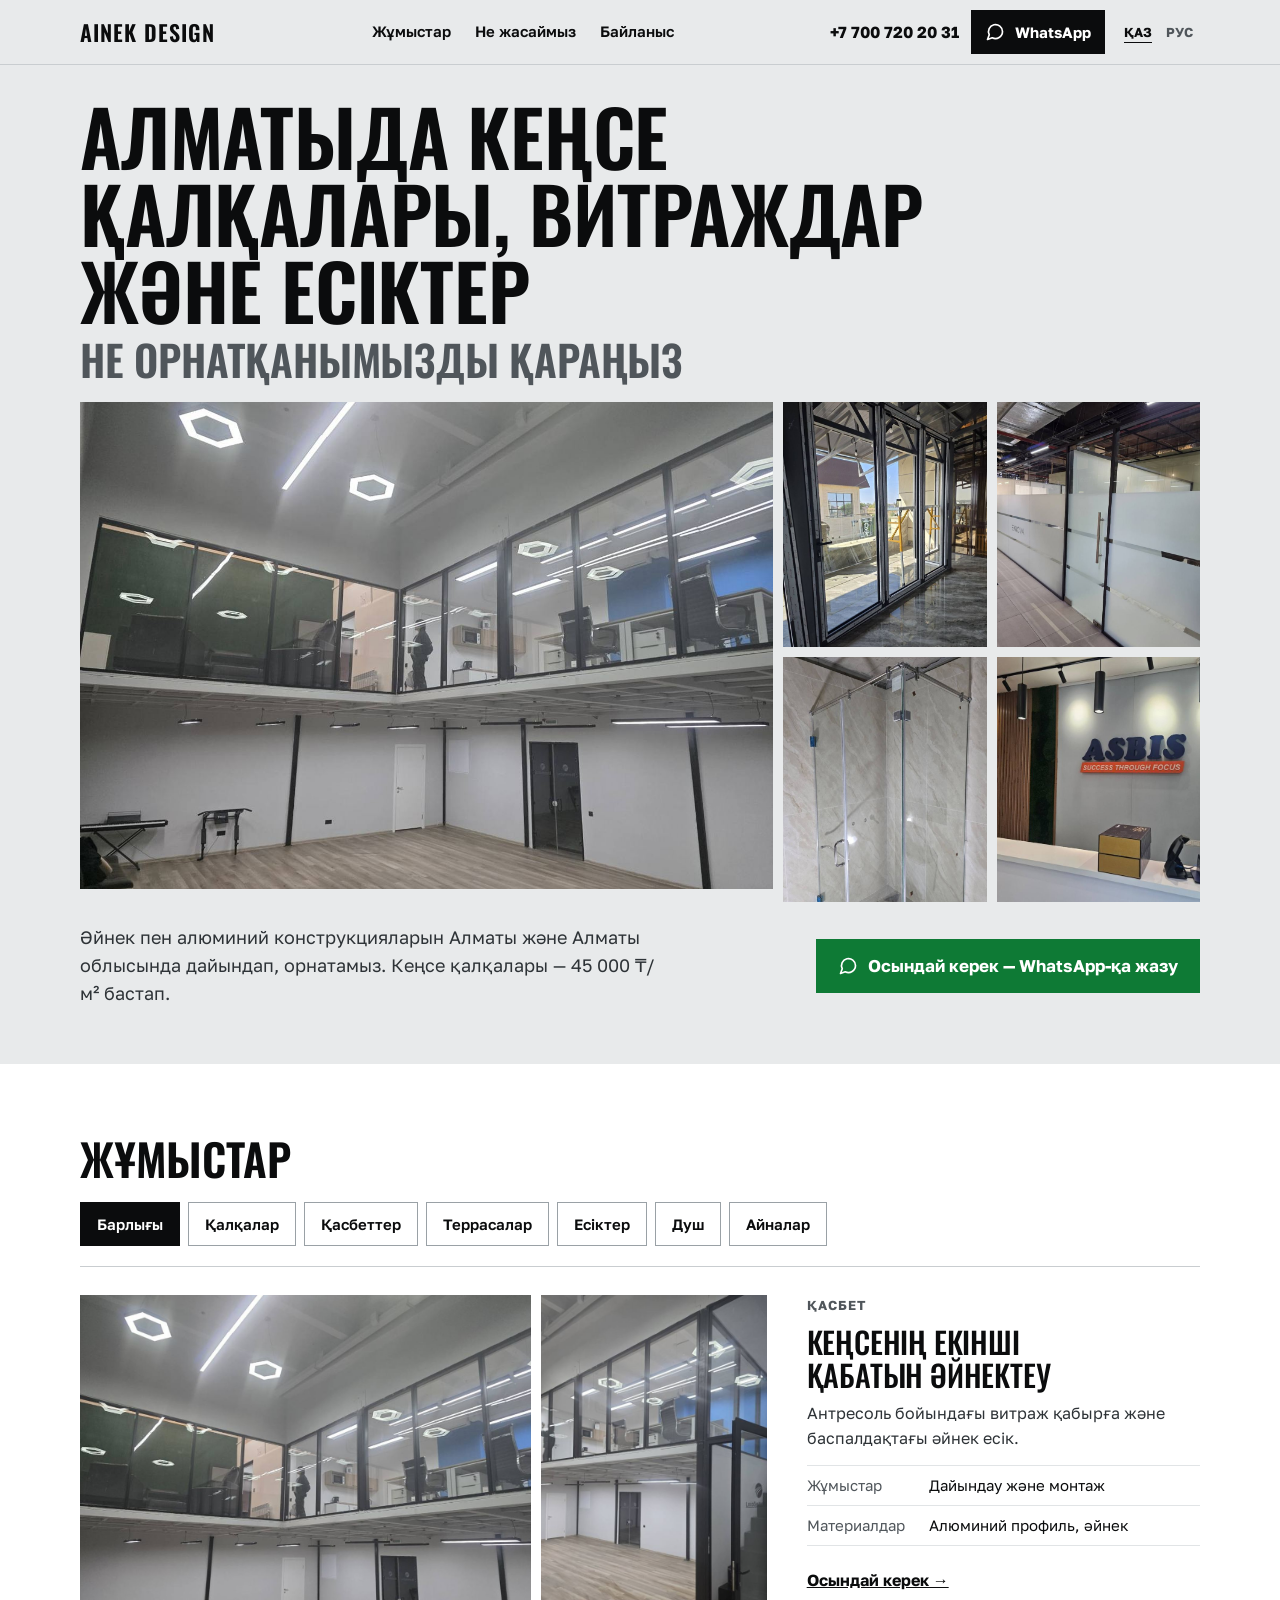
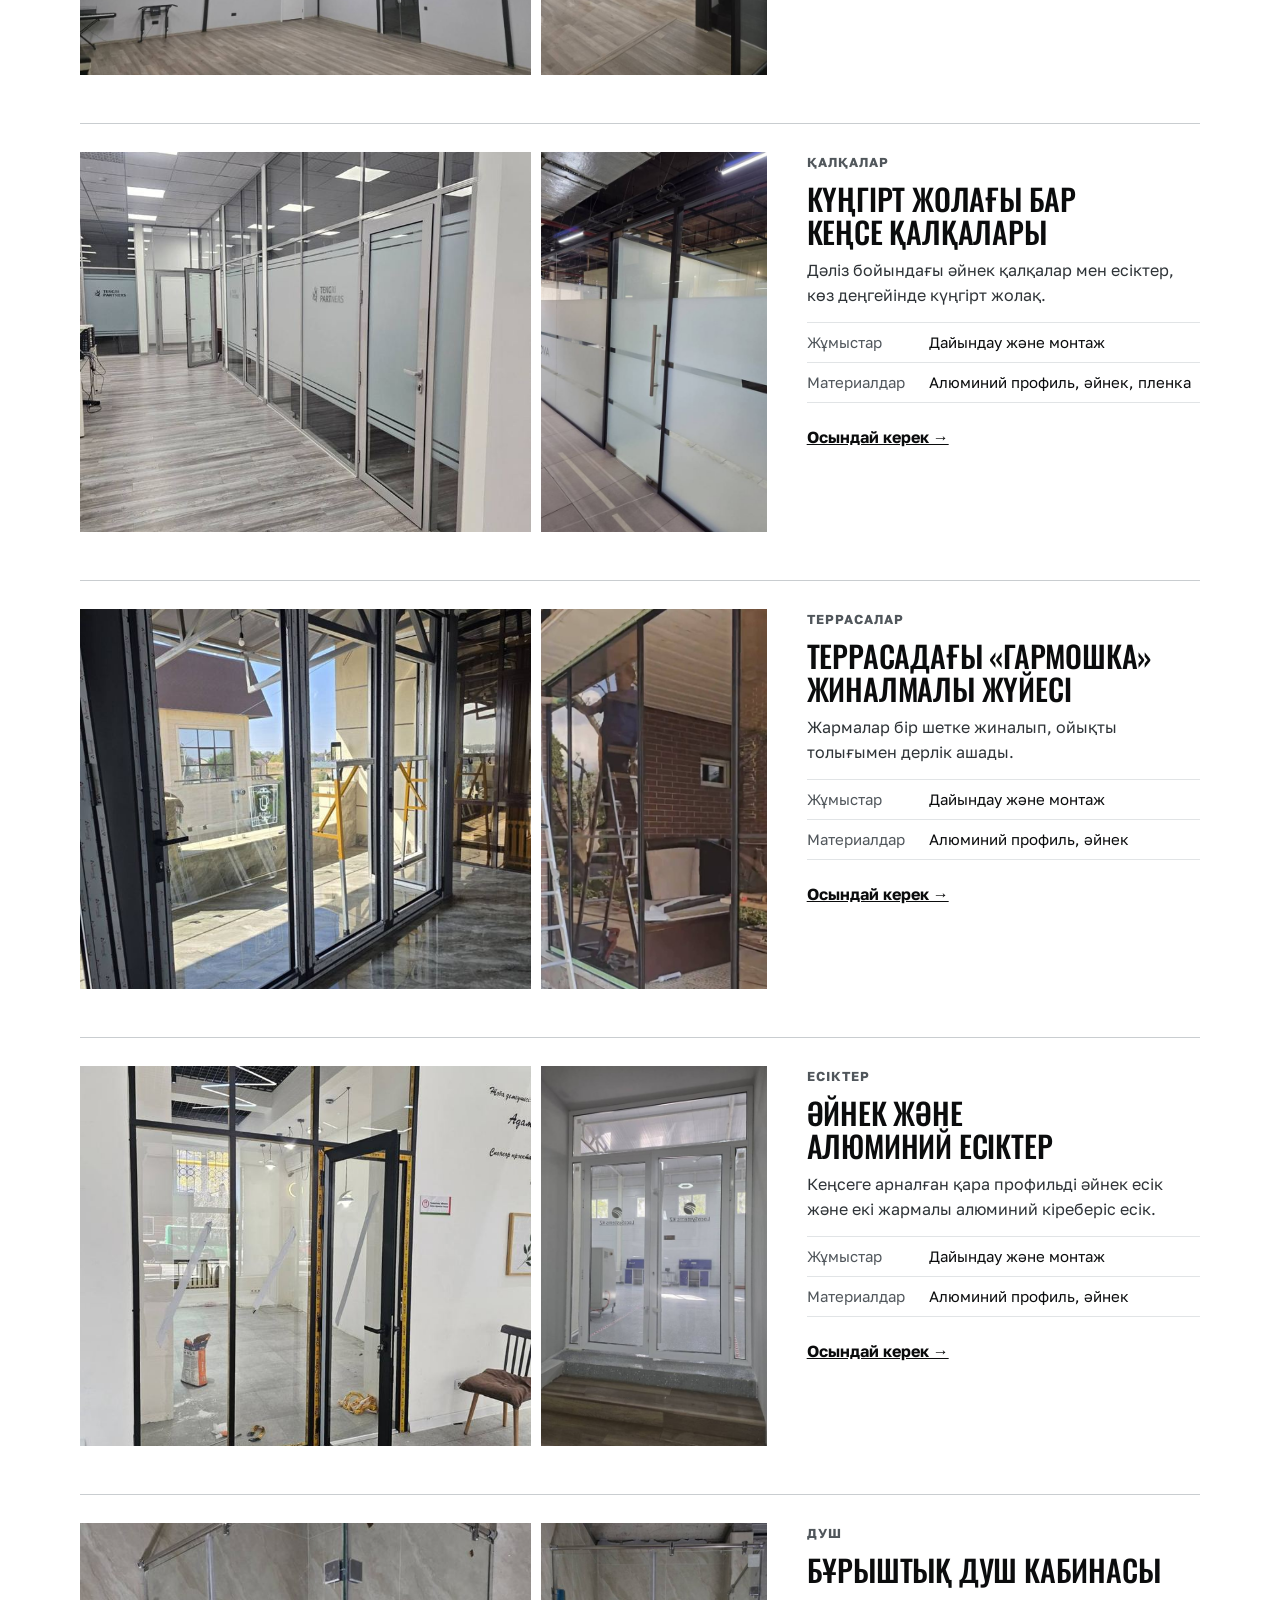
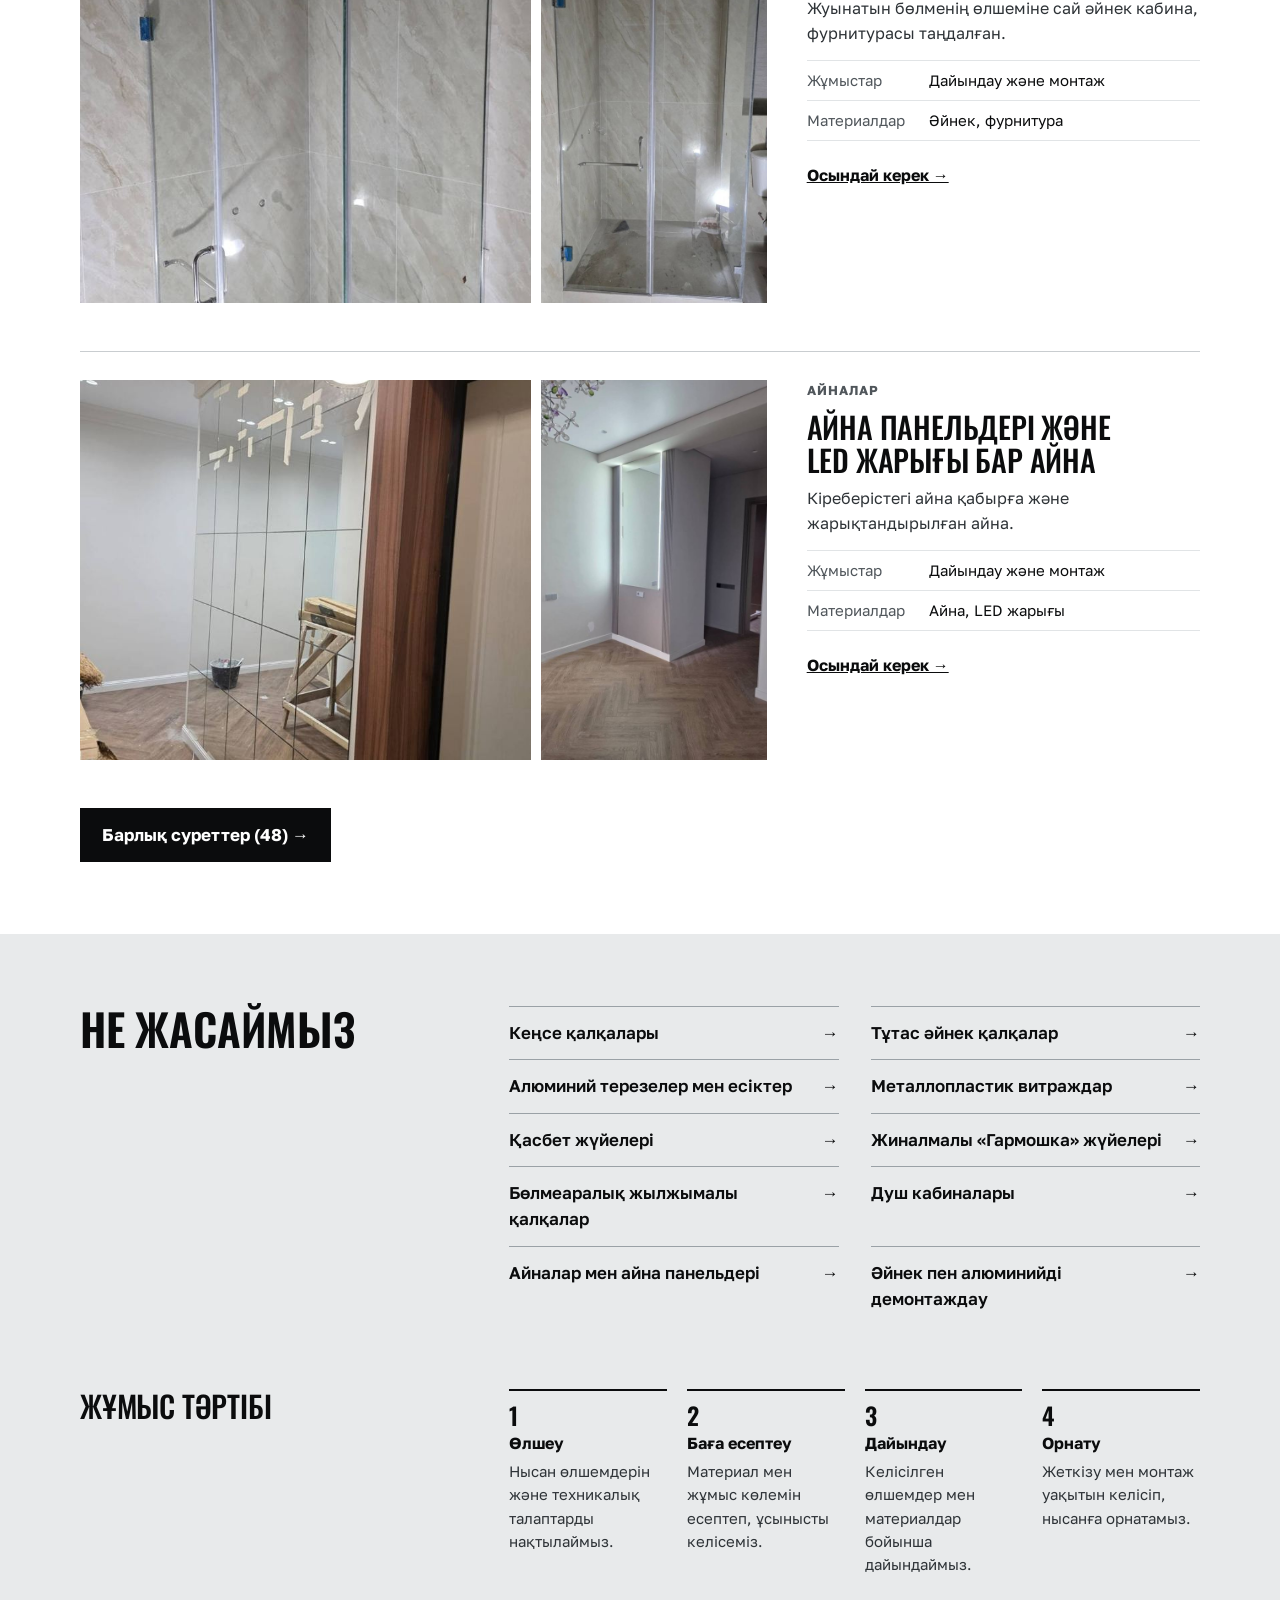
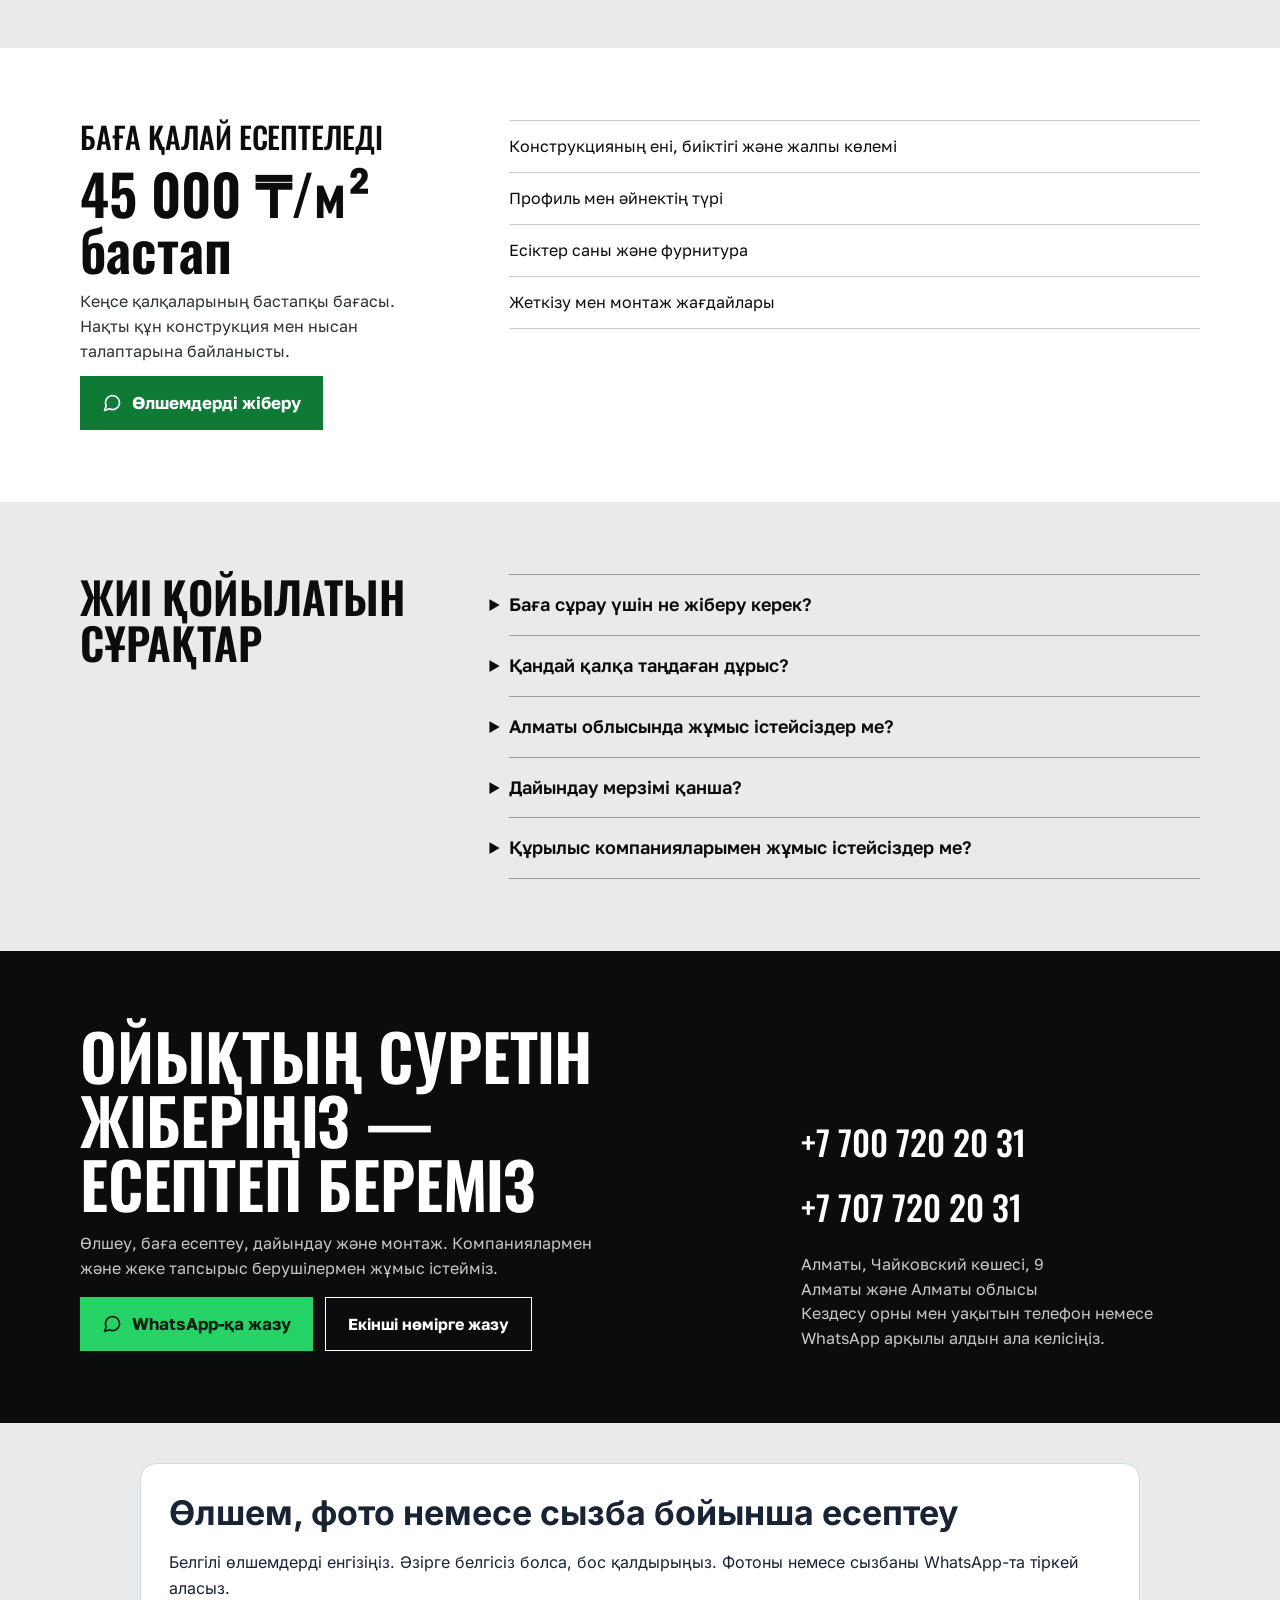
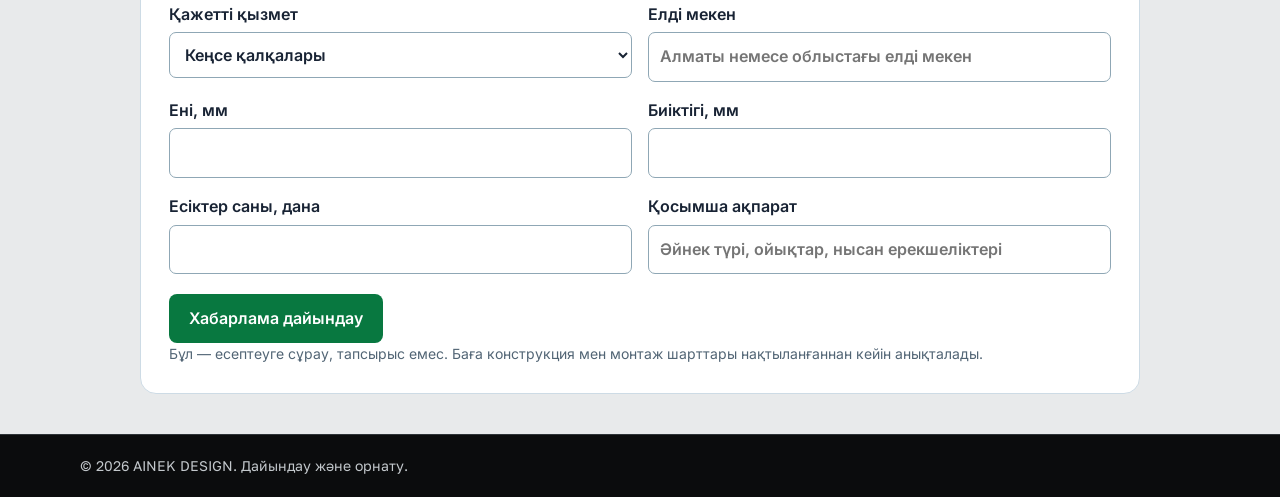
==== commit e830c969: "Add bilingual measurement request form and contextual WhatsApp drafts" ====
--- a/index.html
+++ b/index.html
@@ -22,7 +22,7 @@
 <link rel="preload" href="fonts/oswald-cyrillic.woff2" as="font" type="font/woff2" crossorigin/>
 <link rel="stylesheet" href="fonts.css"/>
 <link rel="stylesheet" href="site.css"/>
-</head>
+<link rel="stylesheet" href="quote.css"></head>
 <body>
 <header class="top"><div class="wrap top-in">
 <a class="brand" href="index.html">AINEK DESIGN</a>
@@ -104,5 +104,5 @@
 <footer class="foot"><div class="wrap">© 2026 AINEK DESIGN. Дайындау және орнату.</div></footer>
 <div aria-label="Фото галереясы" aria-modal="true" class="lightbox" id="lightbox" role="dialog" hidden><button type="button" aria-label="Жабу" class="lb-close">×</button><button type="button" aria-label="Алдыңғы" class="lb-prev">‹</button><img alt=""/><button type="button" aria-label="Келесі" class="lb-next">›</button><div class="lb-count"></div></div>
 <script src="site.js" defer></script>
-</body>
+<script src="quote.js" defer></script></body>
 </html>
--- a/quote.css
+++ b/quote.css
@@ -0,0 +1 @@
+.quote-box{max-width:1000px;margin:40px auto;padding:28px;border:1px solid #cddbe5;border-radius:16px;background:#fff;color:#182334;font:16px/1.6 Inter,Arial,sans-serif;box-sizing:border-box}.quote-box h2{font-size:clamp(24px,3vw,34px);line-height:1.25;margin:0 0 16px}.quote-grid{display:grid;grid-template-columns:1fr 1fr;gap:16px}.quote-grid label{display:flex;flex-direction:column;gap:5px;font-weight:600}.quote-grid input,.quote-grid select{box-sizing:border-box;width:100%;min-width:0;font:inherit;padding:11px;border:1px solid #8fa7b5;border-radius:7px;background:#fff;color:#182334}.quote-box button,.quote-send{display:inline-block;border:0;border-radius:8px;padding:13px 20px;margin-top:20px;background:#087840;color:#fff;font:600 16px/1.4 Inter,Arial,sans-serif;text-decoration:none;cursor:pointer}.quote-box :focus-visible{outline:3px solid #1768ac;outline-offset:3px}.quote-preview pre{white-space:pre-wrap;overflow-wrap:anywhere;font:inherit;background:#f1f6f9;padding:16px}.quote-note{font-size:14px;color:#526575}.quote-preview[hidden]{display:none}@media(max-width:640px){.quote-box{margin:24px 12px;padding:20px}.quote-grid{grid-template-columns:1fr}}
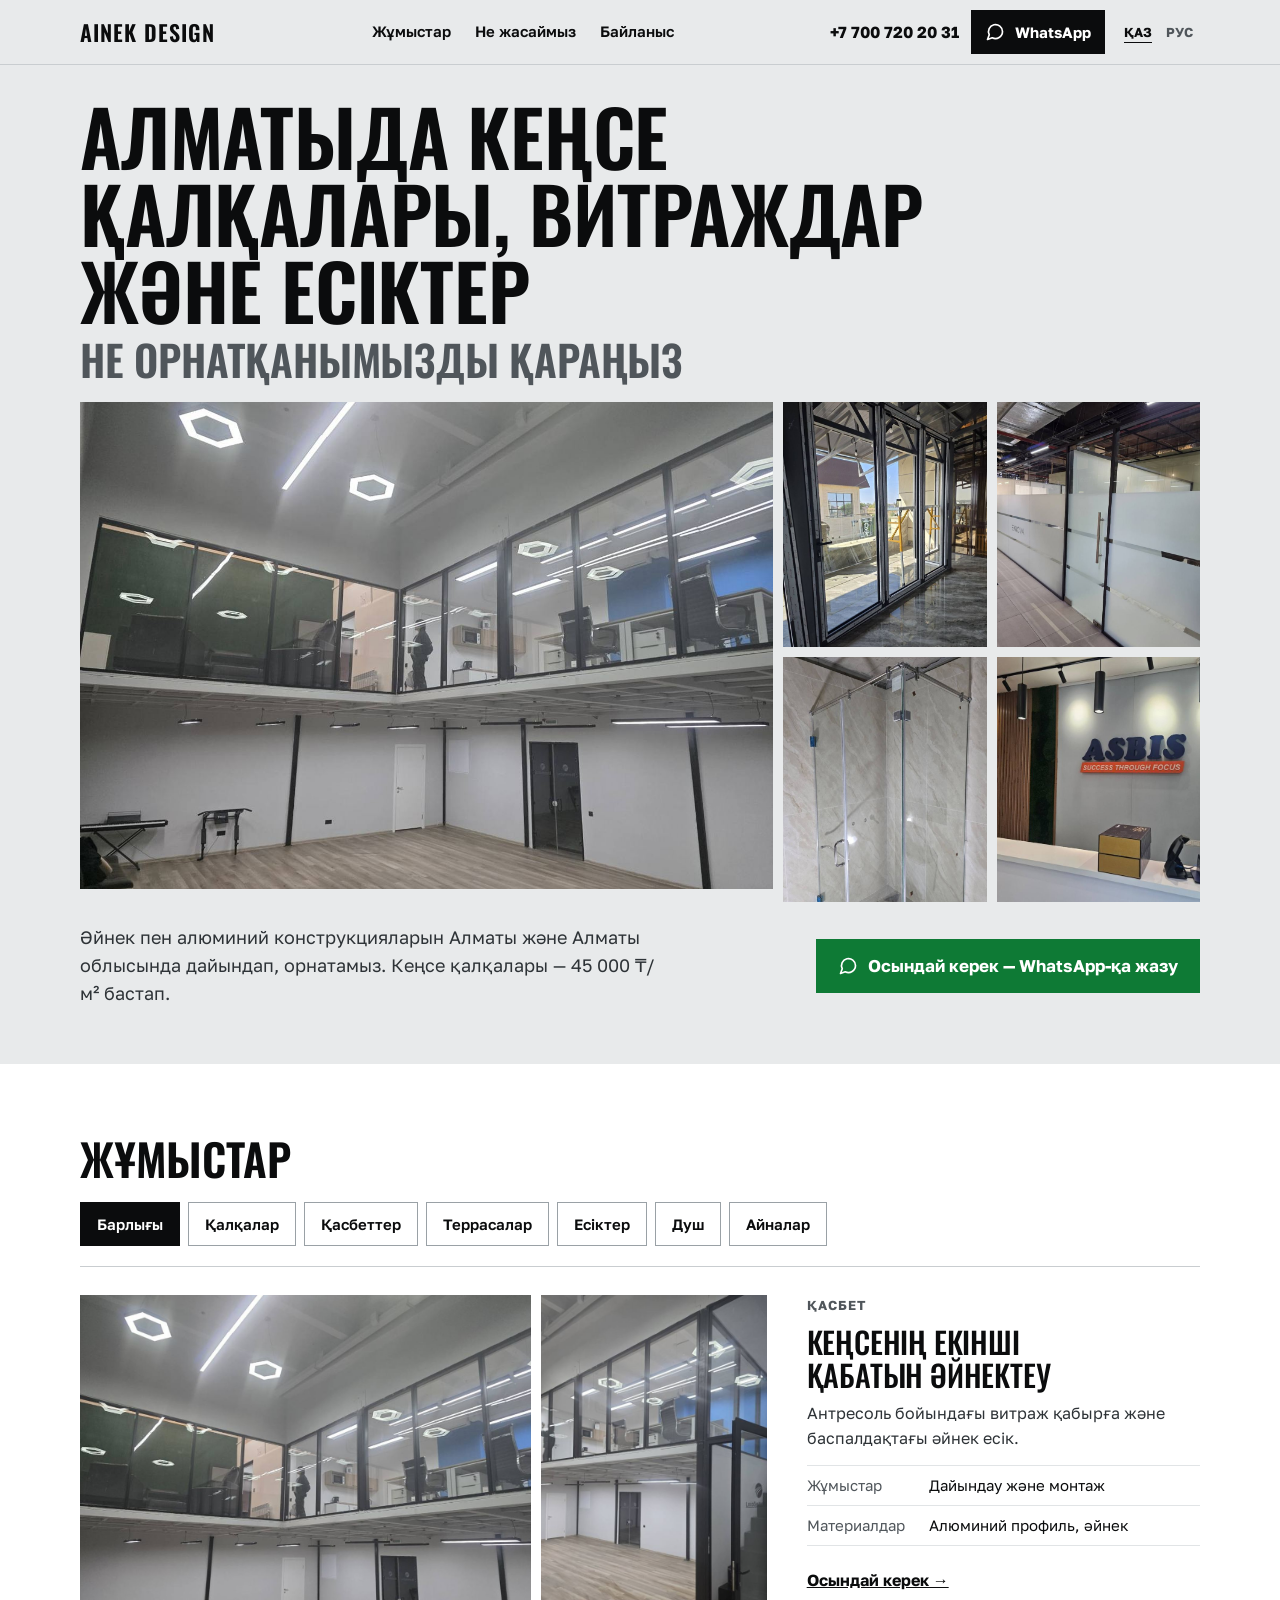
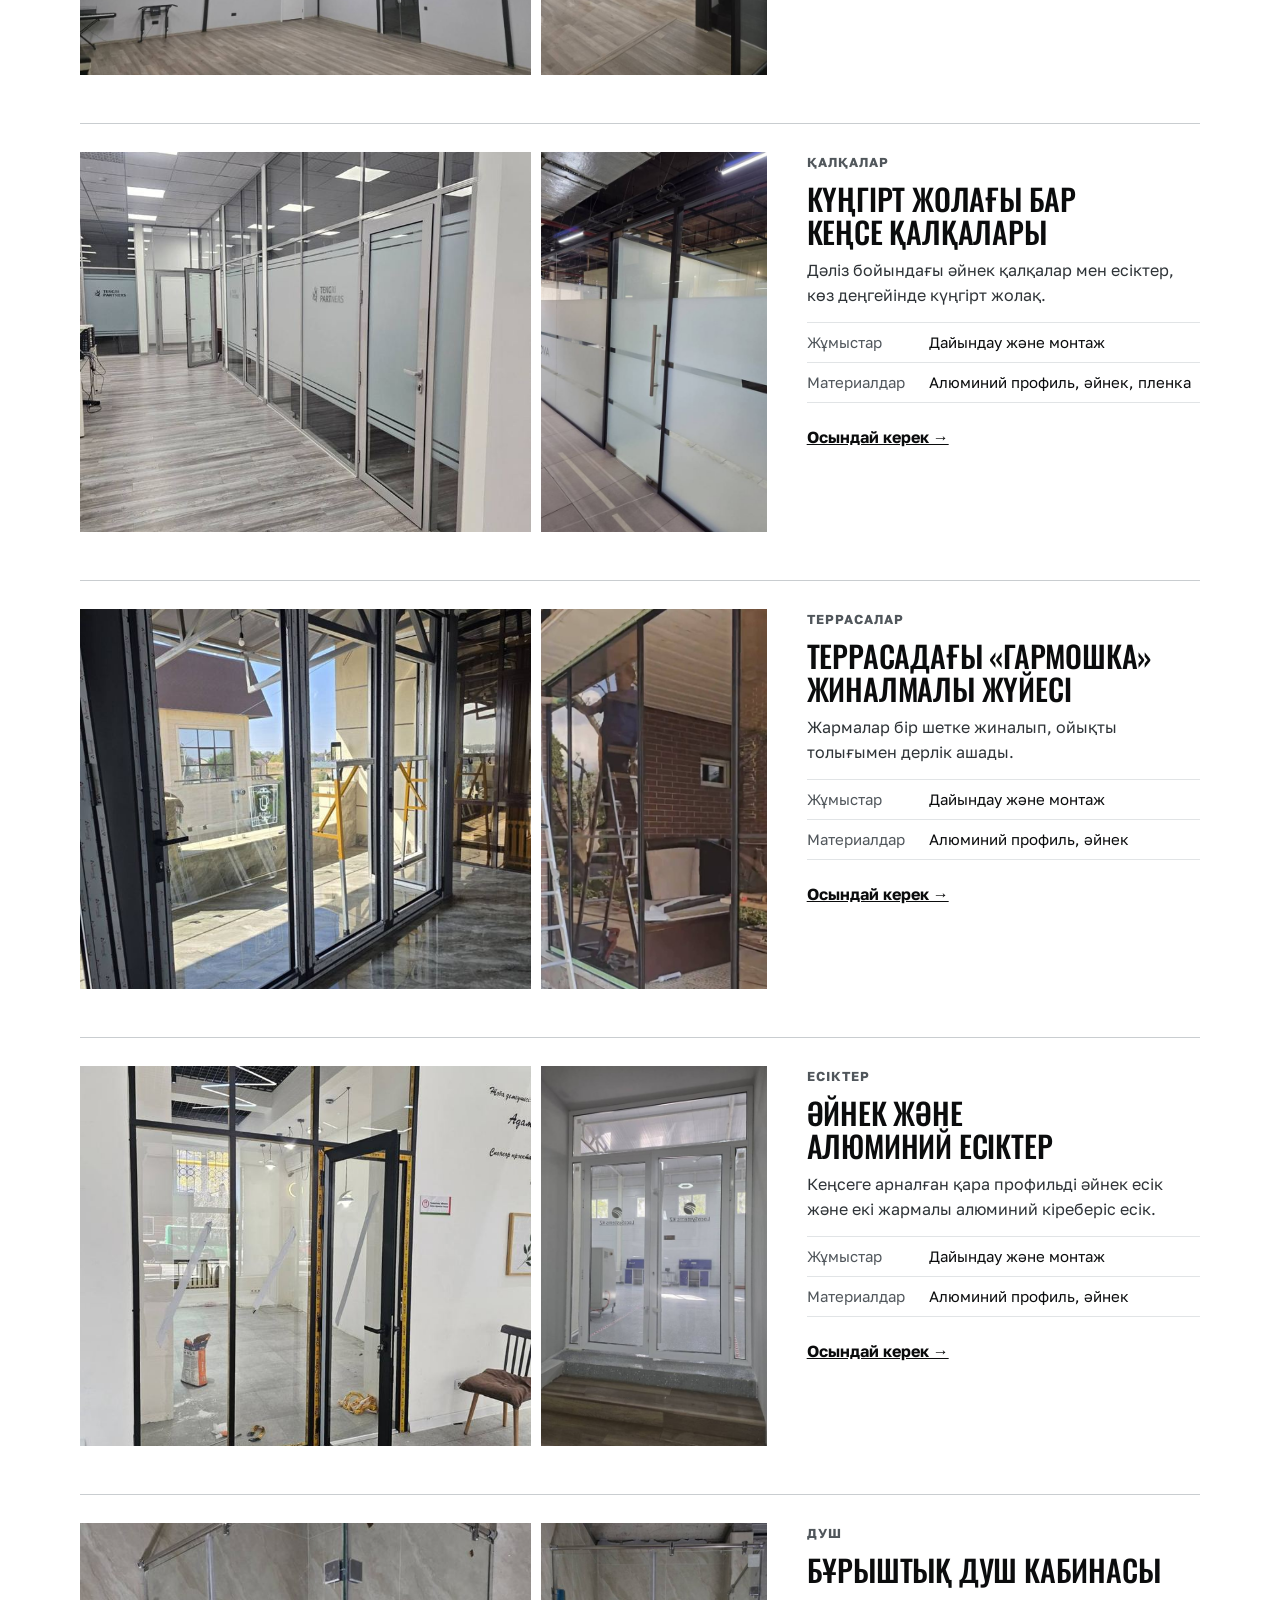
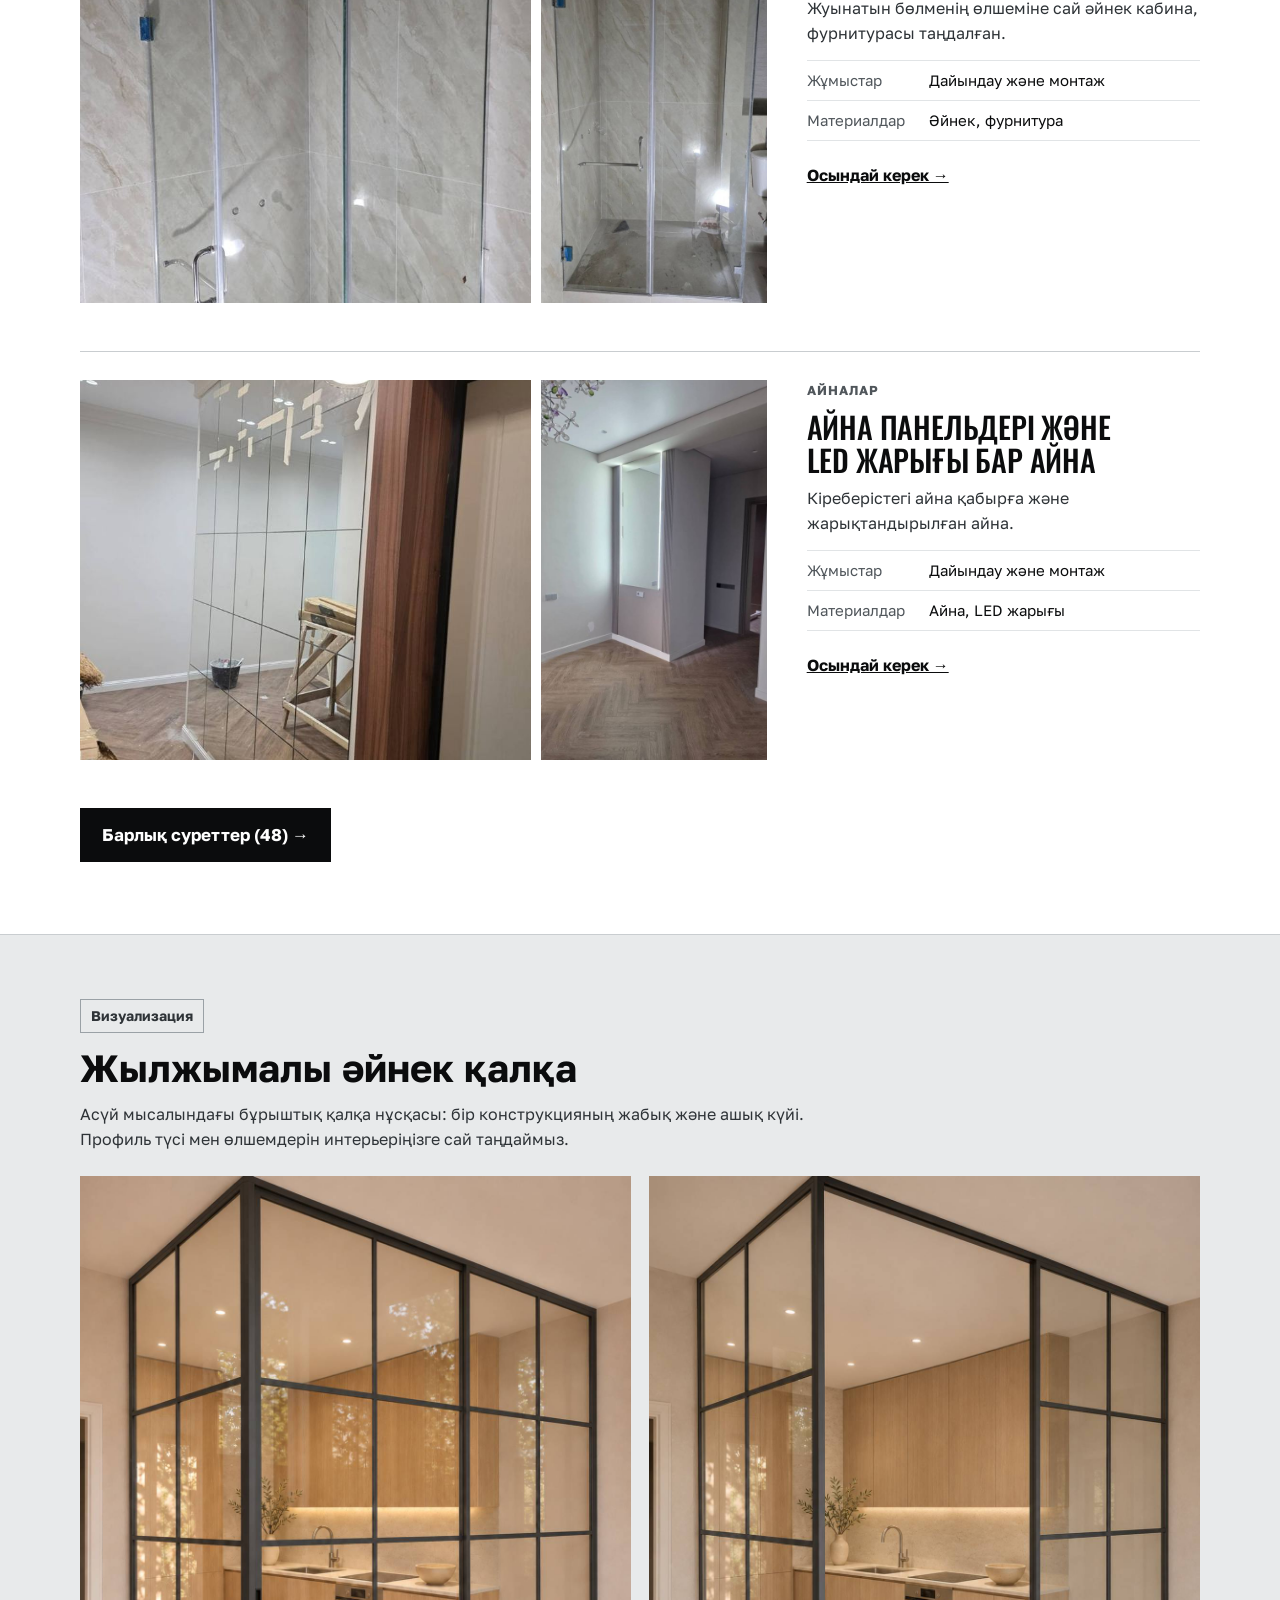
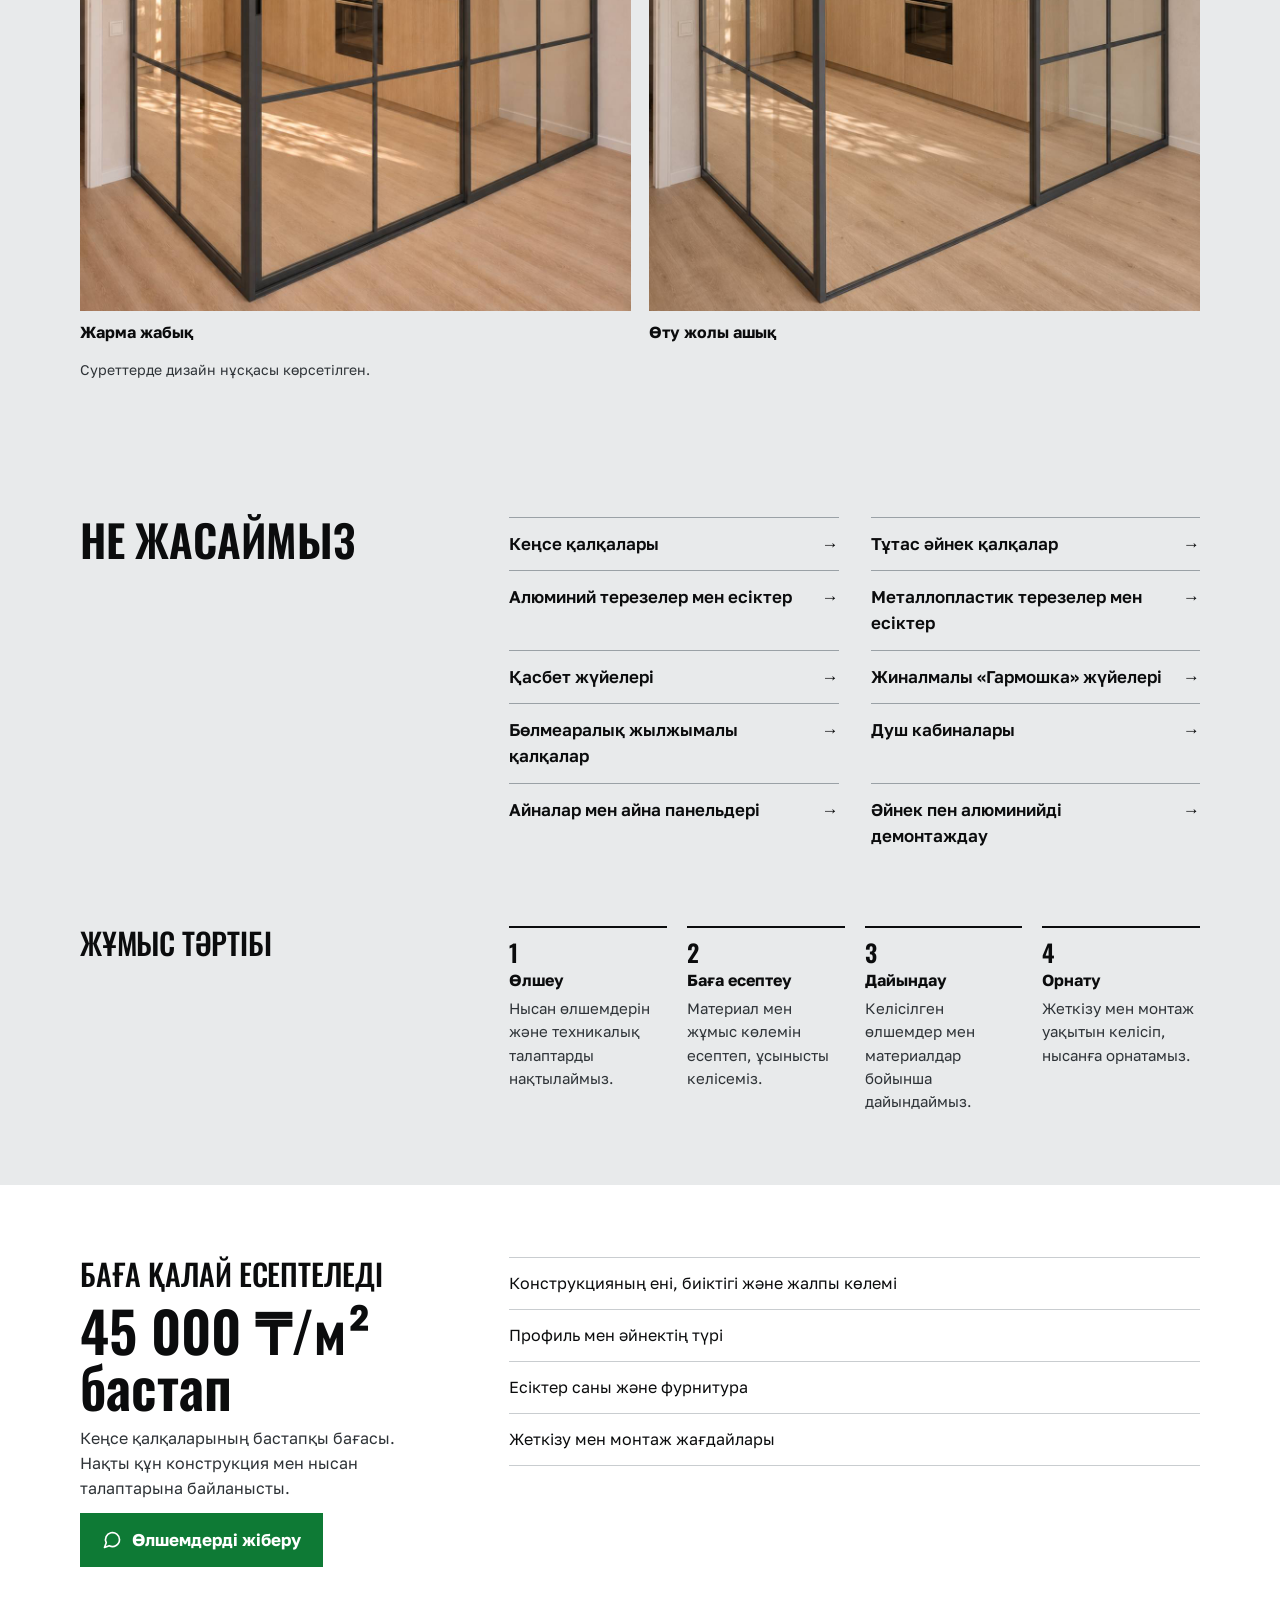
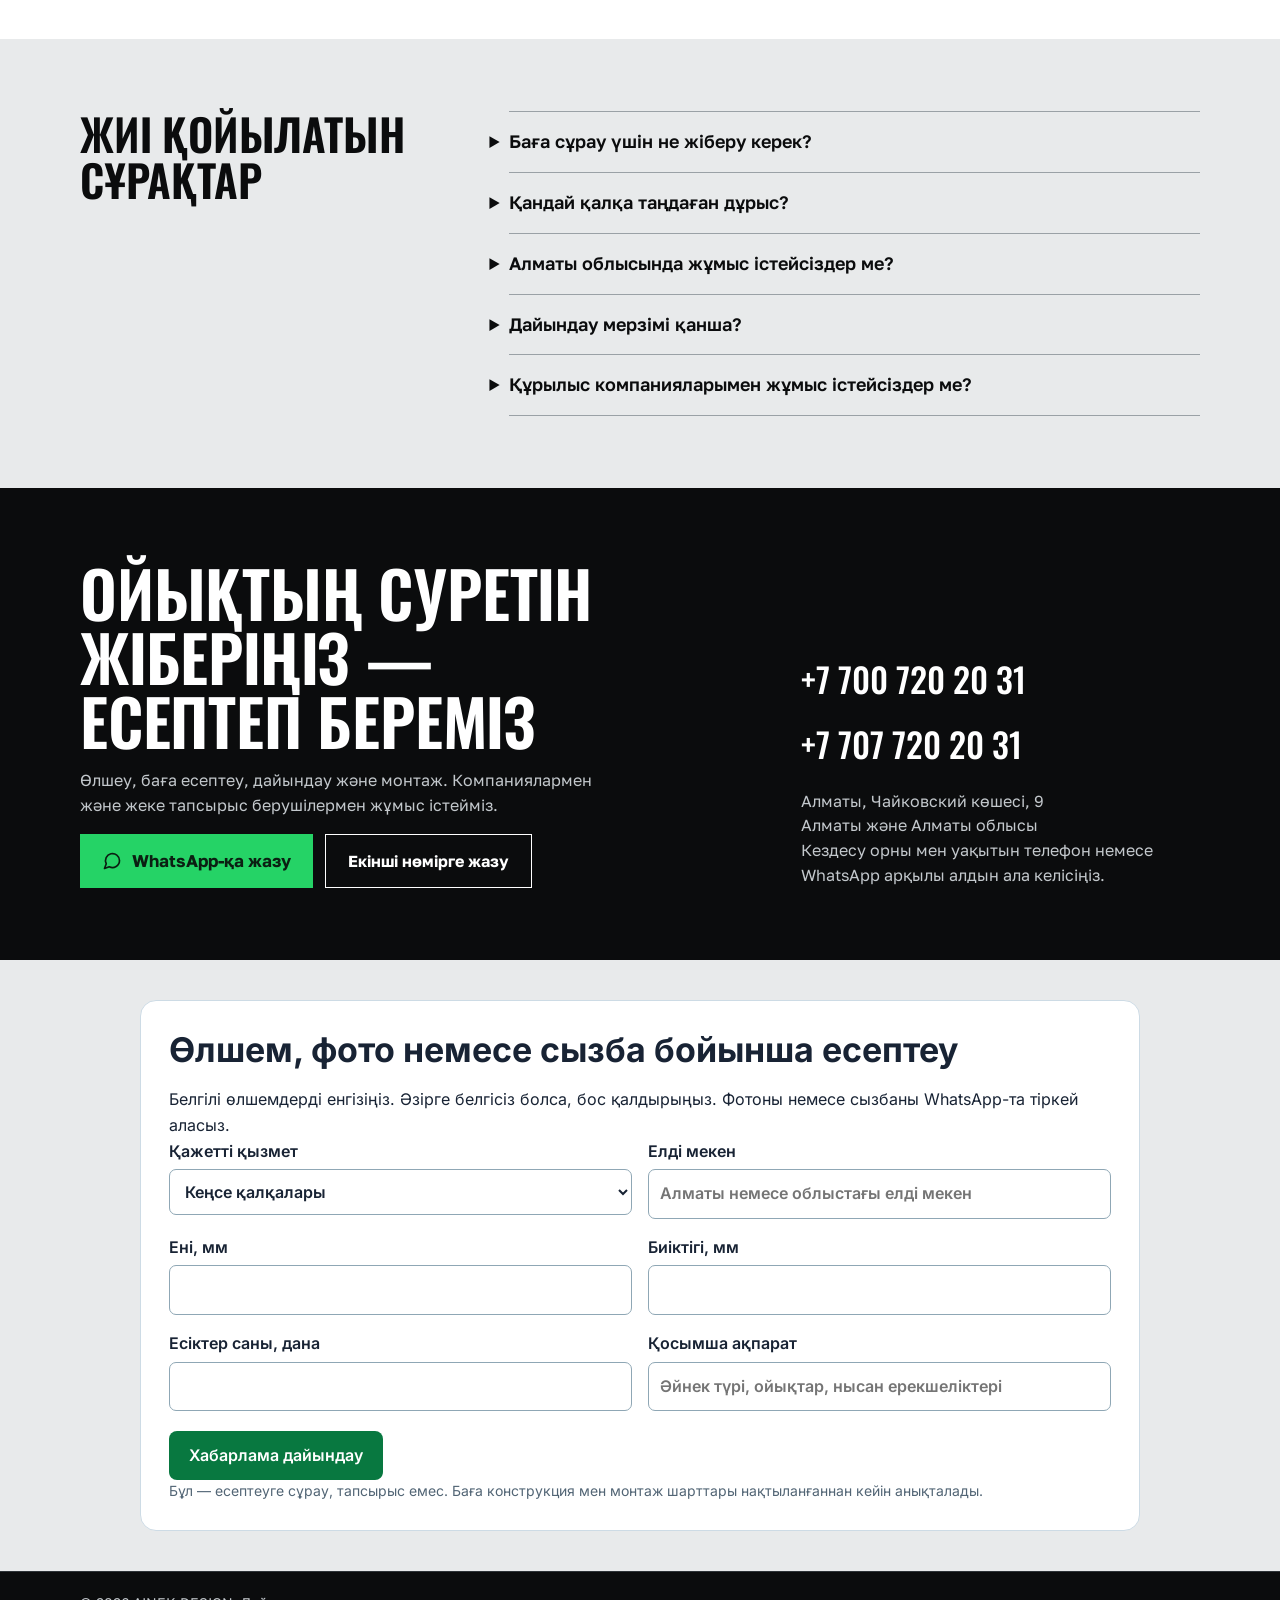
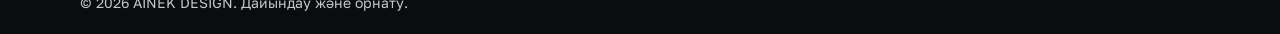
==== commit 2e43480a: "Add sliding partition visuals and bilingual PVC windows and doors pages" ====
--- a/index.html
+++ b/index.html
@@ -16,13 +16,13 @@
 <meta content="VD5rUZbk6-TV69r6Qdjn8jq1SdS30Mp1TdHzzVbM4CM" name="google-site-verification"/>
 <meta name="theme-color" content="#E8EAEB"/>
 <title>Кеңсе және әйнек қалқалар Алматы | Гармошка, демонтаж — AINEK DESIGN</title>
-<meta content="AINEK DESIGN: Алматыда кеңсе және тұтас әйнек қалқалар, алюминий есік-терезе, гармошка жүйелері, әйнек конструкцияларын демонтаждау. Өлшеу, дайындау, монтаж." name="description"/>
+<meta content="AINEK DESIGN: Алматыда кеңсе және тұтас әйнек қалқалар, алюминий және металлопластик терезелер мен есіктер, гармошка жүйелері. Өлшеу, дайындау, монтаж." name="description"/>
 <link href="https://ainekdesign.kz/" rel="canonical"/>
 <link href="https://ainekdesign.kz/" hreflang="kk" rel="alternate"/><link href="https://ainekdesign.kz/ru.html" hreflang="ru" rel="alternate"/>
 <link rel="preload" href="fonts/oswald-cyrillic.woff2" as="font" type="font/woff2" crossorigin/>
 <link rel="stylesheet" href="fonts.css"/>
 <link rel="stylesheet" href="site.css"/>
-<link rel="stylesheet" href="quote.css"></head>
+<link rel="stylesheet" href="quote.css"><link rel="stylesheet" href="partition-visual.css"></head>
 <body>
 <header class="top"><div class="wrap top-in">
 <a class="brand" href="index.html">AINEK DESIGN</a>
@@ -78,9 +78,14 @@
 </article>
 <a class="btn btn-ink all" href="works.html">Барлық суреттер (48) →</a>
 </div></section>
+<section class="partition-visual" id="sliding-example" aria-labelledby="sliding-example-title"><div class="wrap">
+<div class="partition-visual-heading"><span class="partition-visual-label">Визуализация</span><h2 id="sliding-example-title">Жылжымалы әйнек қалқа</h2><p>Асүй мысалындағы бұрыштық қалқа нұсқасы: бір конструкцияның жабық және ашық күйі. Профиль түсі мен өлшемдерін интерьеріңізге сай таңдаймыз.</p></div>
+<div class="partition-visual-grid gallery"><figure><a href="img/sliding-partition-closed.jpg"><img src="img/sliding-partition-closed.jpg" width="1152" height="1536" loading="lazy" decoding="async" alt="Жылжымалы әйнек қалқа — жарма жабық, визуализация"></a><figcaption>Жарма жабық</figcaption></figure><figure><a href="img/sliding-partition-open.jpg"><img src="img/sliding-partition-open.jpg" width="1152" height="1536" loading="lazy" decoding="async" alt="Жылжымалы әйнек қалқа — өту жолы ашық, визуализация"></a><figcaption>Өту жолы ашық</figcaption></figure></div>
+<p class="partition-visual-note">Суреттерде дизайн нұсқасы көрсетілген.</p>
+</div></section>
 <section id="what"><div class="wrap split">
 <h2 class="display lg">Не жасаймыз</h2>
-<ul class="services"><li><a href="office-partitions.html">Кеңсе қалқалары<span aria-hidden="true">→</span></a></li><li><a href="works.html#partitions">Тұтас әйнек қалқалар<span aria-hidden="true">→</span></a></li><li><a href="works.html#doors">Алюминий терезелер мен есіктер<span aria-hidden="true">→</span></a></li><li><a href="works.html#doors">Металлопластик витраждар<span aria-hidden="true">→</span></a></li><li><a href="works.html#facade">Қасбет жүйелері<span aria-hidden="true">→</span></a></li><li><a href="garmoshka.html">Жиналмалы «Гармошка» жүйелері<span aria-hidden="true">→</span></a></li><li><a href="works.html#sliding">Бөлмеаралық жылжымалы қалқалар<span aria-hidden="true">→</span></a></li><li><a href="works.html#shower">Душ кабиналары<span aria-hidden="true">→</span></a></li><li><a href="works.html#mirrors">Айналар мен айна панельдері<span aria-hidden="true">→</span></a></li><li><a href="demontazh.html">Әйнек пен алюминийді демонтаждау<span aria-hidden="true">→</span></a></li></ul>
+<ul class="services"><li><a href="office-partitions.html">Кеңсе қалқалары<span aria-hidden="true">→</span></a></li><li><a href="works.html#partitions">Тұтас әйнек қалқалар<span aria-hidden="true">→</span></a></li><li><a href="works.html#doors">Алюминий терезелер мен есіктер<span aria-hidden="true">→</span></a></li><li><a href="pvc-windows-doors.html">Металлопластик терезелер мен есіктер<span aria-hidden="true">→</span></a></li><li><a href="works.html#facade">Қасбет жүйелері<span aria-hidden="true">→</span></a></li><li><a href="garmoshka.html">Жиналмалы «Гармошка» жүйелері<span aria-hidden="true">→</span></a></li><li><a href="#sliding-example">Бөлмеаралық жылжымалы қалқалар<span aria-hidden="true">→</span></a></li><li><a href="works.html#shower">Душ кабиналары<span aria-hidden="true">→</span></a></li><li><a href="works.html#mirrors">Айналар мен айна панельдері<span aria-hidden="true">→</span></a></li><li><a href="demontazh.html">Әйнек пен алюминийді демонтаждау<span aria-hidden="true">→</span></a></li></ul>
 </div>
 <div class="wrap split steps-wrap"><h2 class="display md">Жұмыс тәртібі</h2>
 <ol class="steps"><li><span class="num">1</span><strong>Өлшеу</strong><span>Нысан өлшемдерін және техникалық талаптарды нақтылаймыз.</span></li><li><span class="num">2</span><strong>Баға есептеу</strong><span>Материал мен жұмыс көлемін есептеп, ұсынысты келісеміз.</span></li><li><span class="num">3</span><strong>Дайындау</strong><span>Келісілген өлшемдер мен материалдар бойынша дайындаймыз.</span></li><li><span class="num">4</span><strong>Орнату</strong><span>Жеткізу мен монтаж уақытын келісіп, нысанға орнатамыз.</span></li></ol></div>
--- a/site.css
+++ b/site.css
@@ -46,7 +46,7 @@
 .lang a{padding:12px 7px;color:var(--muted);text-decoration:none}
 .lang a[aria-current="page"]{color:var(--ink);text-decoration:underline;text-underline-offset:5px}
 @media(max-width:900px){.nav,.top-phone{display:none}}
-@media(max-width:400px){.brand{font-size:19px}.top-act{gap:6px}.top .btn{padding:0 12px}}
+@media(max-width:400px){.top-in{column-gap:10px}.brand{font-size:19px}.top-act{gap:6px}.top .btn{padding:0 12px}}
 @media(max-width:350px){.top .btn span{display:none}}
 
 /* первый экран */
--- a/partition-visual.css
+++ b/partition-visual.css
@@ -0,0 +1,23 @@
+/* Two views of one design. Keep the full frame and opening visible. */
+.partition-visual{padding-block:clamp(36px,5vw,64px);border-top:1px solid #c9cdd0;scroll-margin-top:84px}
+.partition-visual-heading{display:flex;flex-direction:column;align-items:flex-start;gap:12px;margin-bottom:24px}
+.partition-visual-label{display:inline-block;font-size:14px;font-weight:700;padding:5px 10px;border:1px solid #9aa1a6;color:#2e3337}
+.partition-visual h2{margin:0;font-size:clamp(25px,3vw,38px);line-height:1.2}
+.partition-visual p{max-width:760px;margin:0;color:#2e3337}
+.partition-visual-grid.gallery{display:grid;grid-template-columns:repeat(2,minmax(0,1fr));gap:18px}
+.partition-visual-grid figure{margin:0;min-width:0}
+.partition-visual-grid a{display:block;cursor:zoom-in}
+.partition-visual-grid img{display:block;width:100%;height:auto;aspect-ratio:3/4;object-fit:contain;border-radius:0}
+.partition-visual-grid figcaption{font-size:16px;line-height:1.4;font-weight:700;margin-top:10px}
+.partition-visual .partition-visual-note{font-size:14px;margin-top:16px}
+@media(max-width:540px){.partition-visual-grid.gallery{grid-template-columns:1fr;gap:24px}}
+/* Lightbox on the legacy service pages, without changing their layout. */
+.partition-lightbox{position:fixed;inset:0;z-index:100;background:rgba(8,9,10,.95);display:flex;align-items:center;justify-content:center;flex-direction:column;padding:56px 64px}
+.partition-lightbox[hidden]{display:none}
+.partition-lightbox img{max-width:100%;max-height:calc(100vh - 140px);object-fit:contain}
+.partition-lightbox button{position:absolute;min-width:48px;min-height:48px;background:#fff;color:#0b0c0d;border:0;cursor:pointer;font-size:26px;line-height:1}
+.partition-lightbox .lb-close{top:12px;right:12px}
+.partition-lightbox .lb-prev{left:8px;top:50%;transform:translateY(-50%)}
+.partition-lightbox .lb-next{right:8px;top:50%;transform:translateY(-50%)}
+.partition-lightbox .lb-count{color:#fff;margin-top:12px;text-align:center;font-size:15px}
+@media(max-width:600px){.partition-lightbox{padding:64px 12px 72px}.partition-lightbox .lb-prev,.partition-lightbox .lb-next{top:auto;bottom:12px;transform:none}}
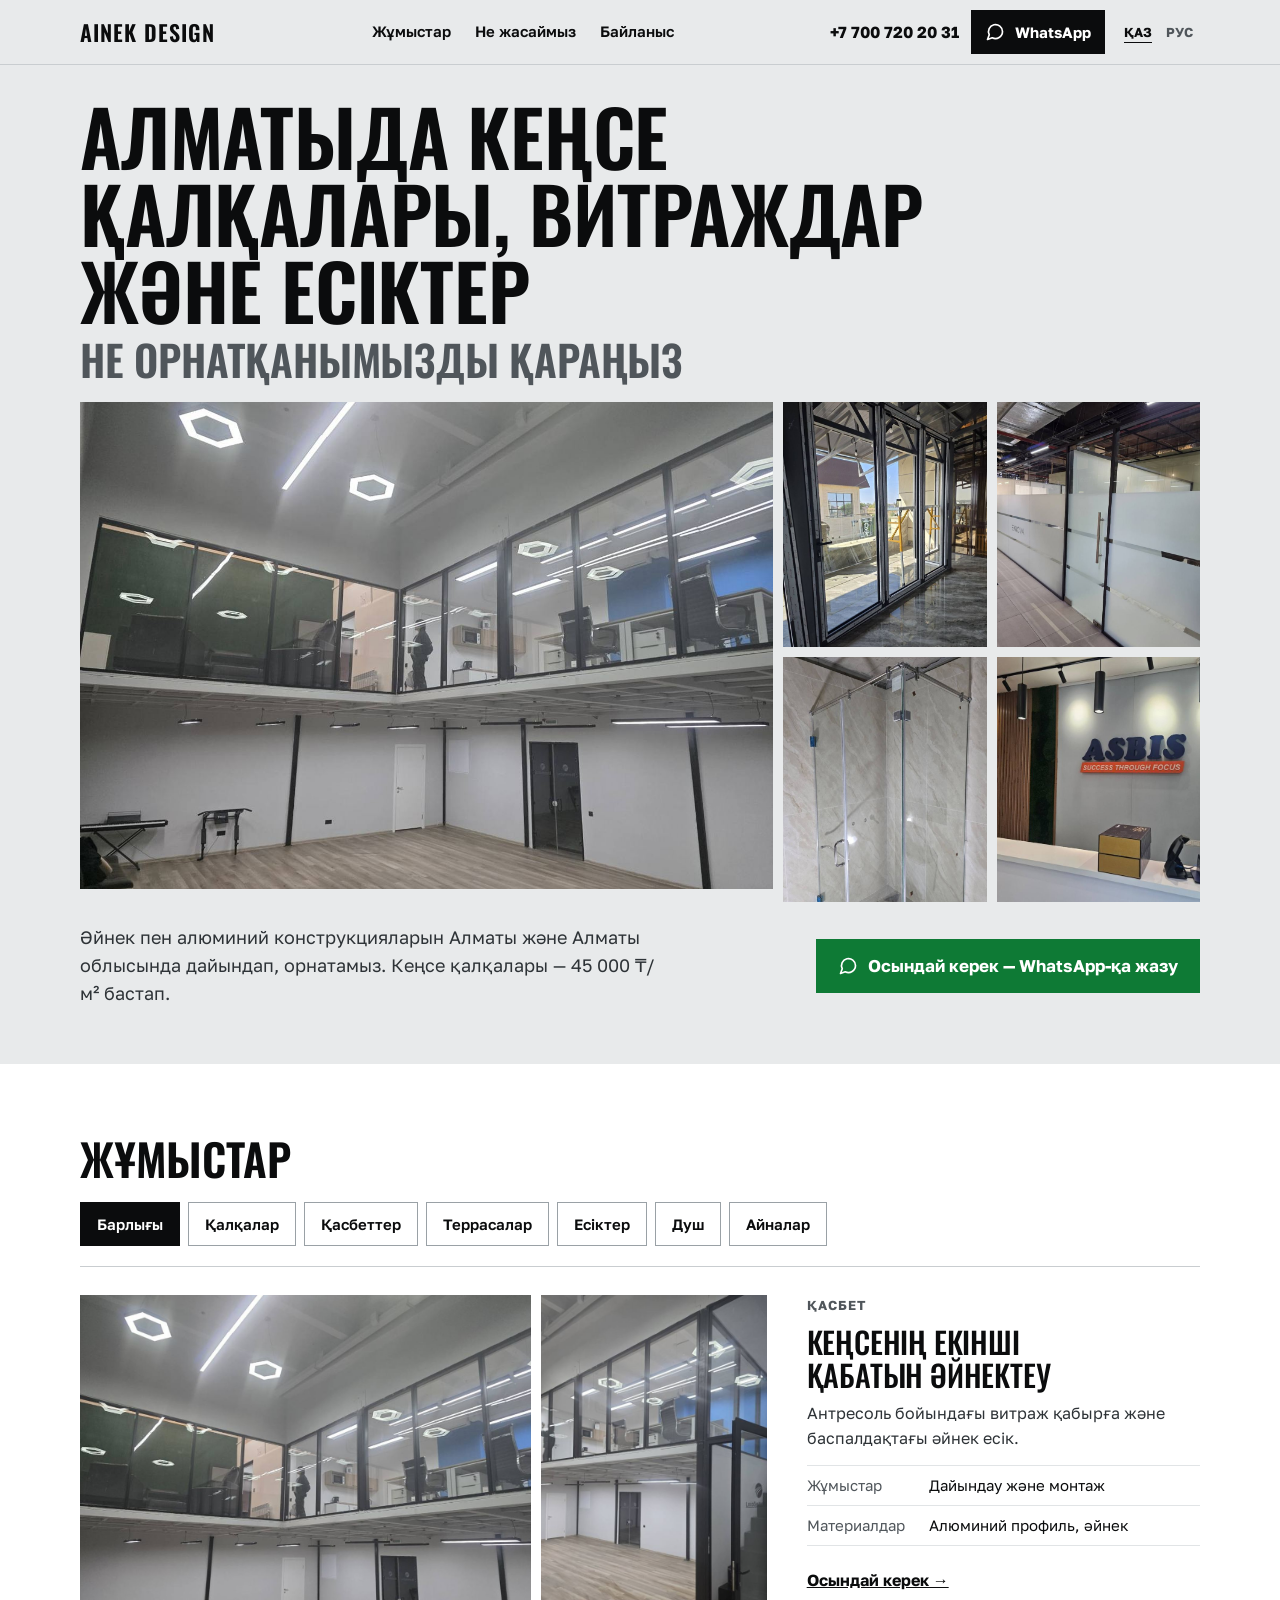
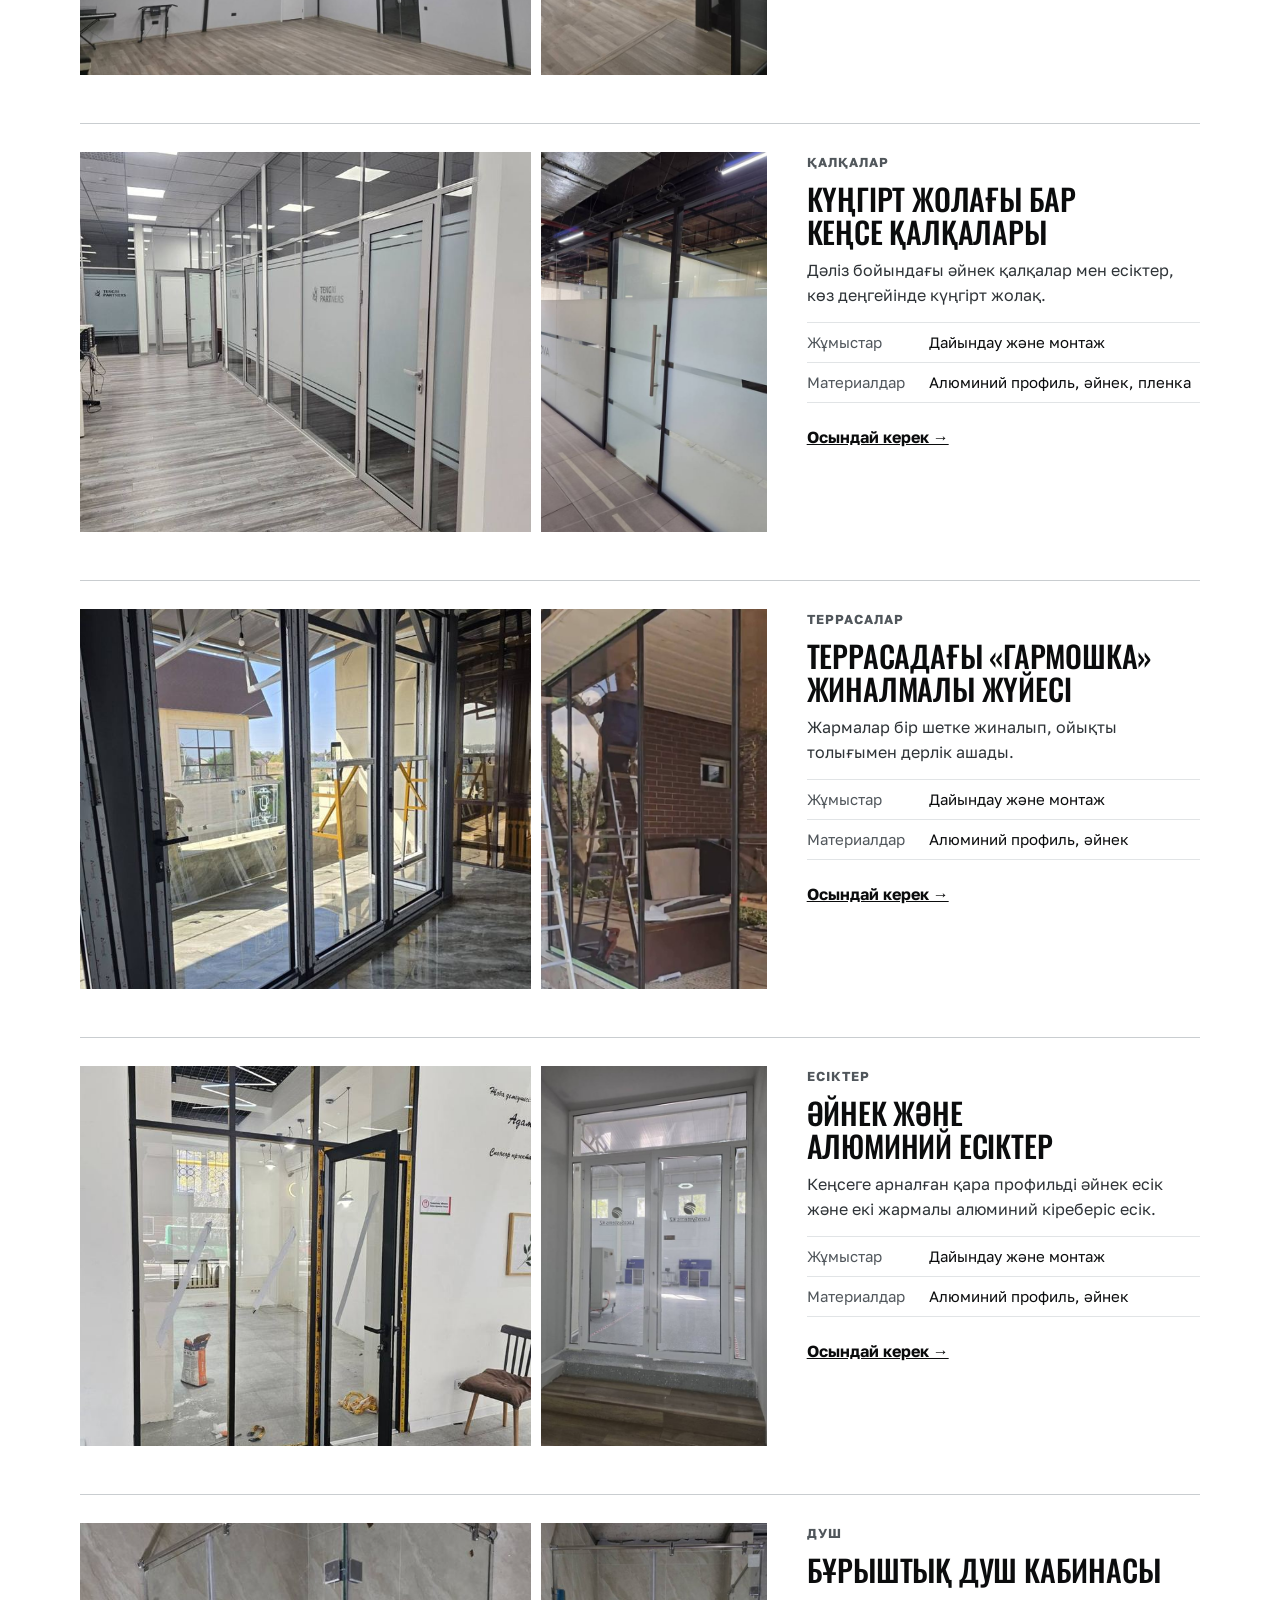
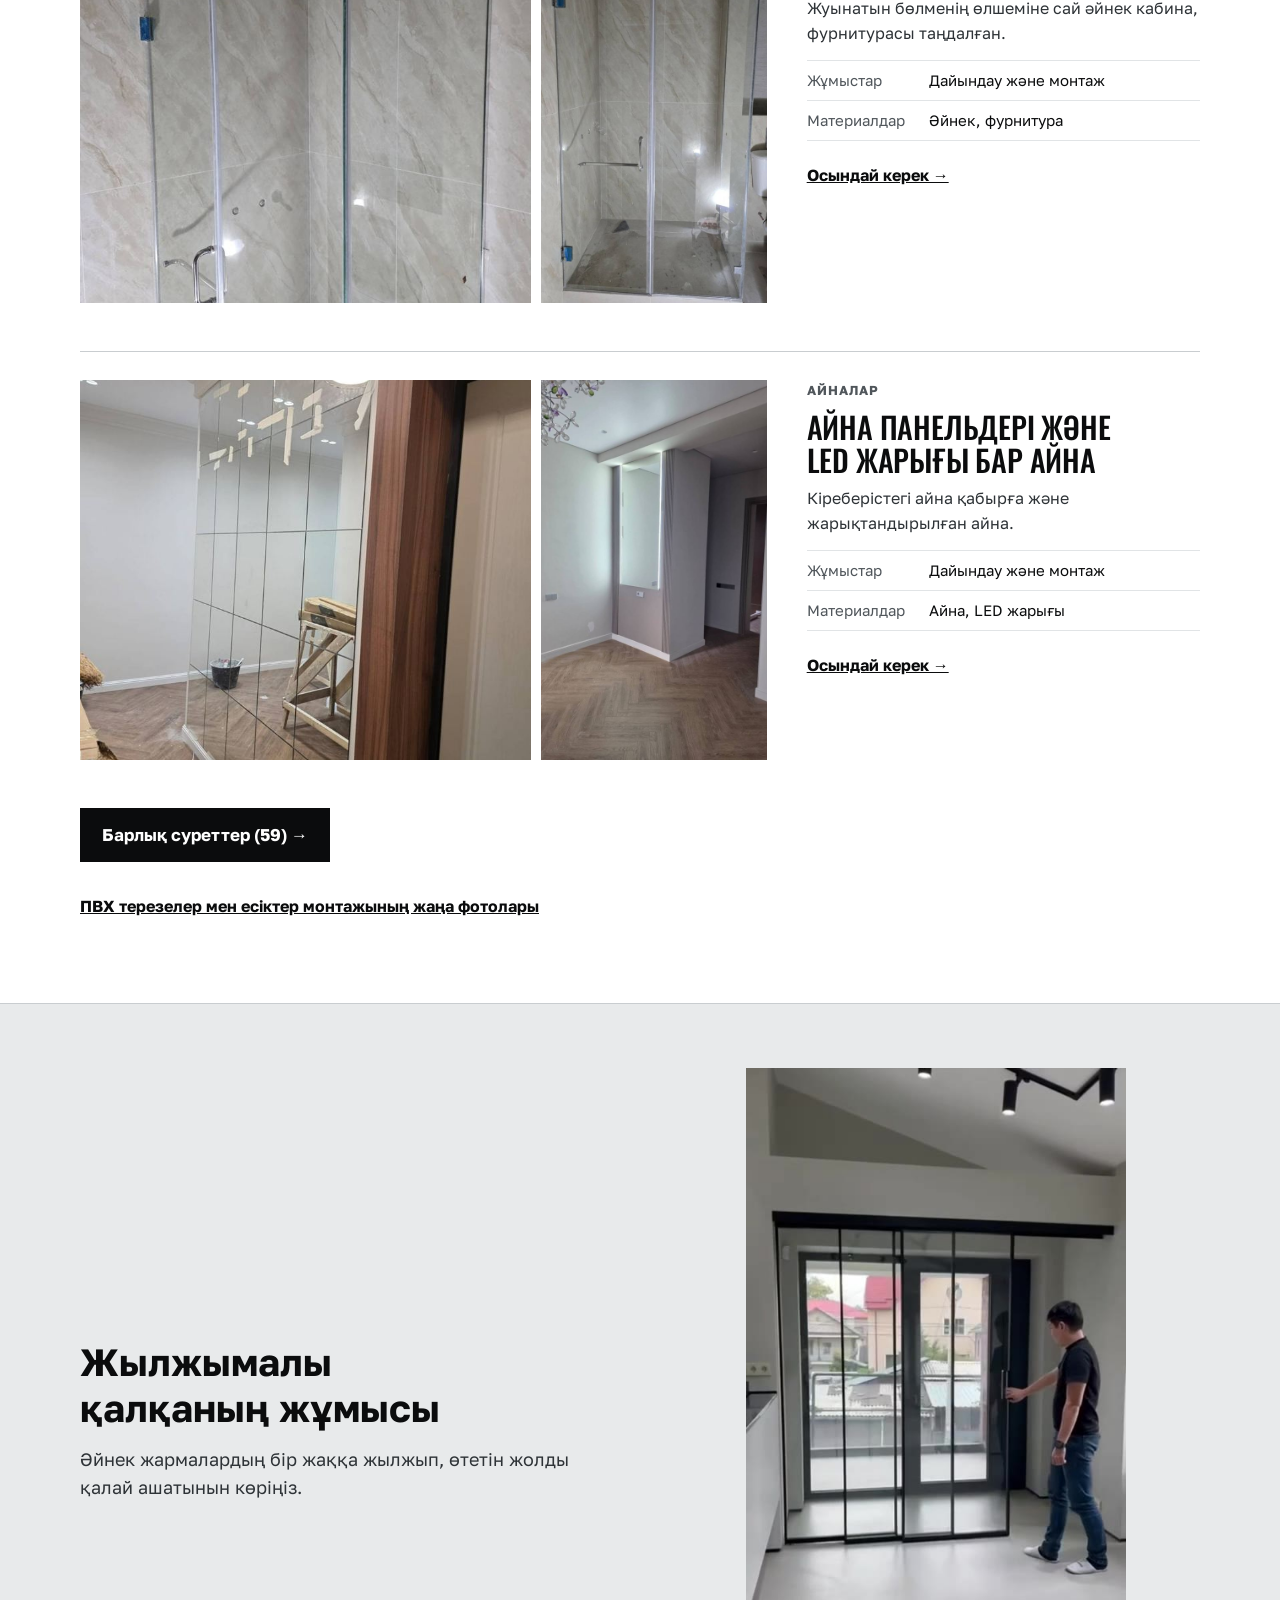
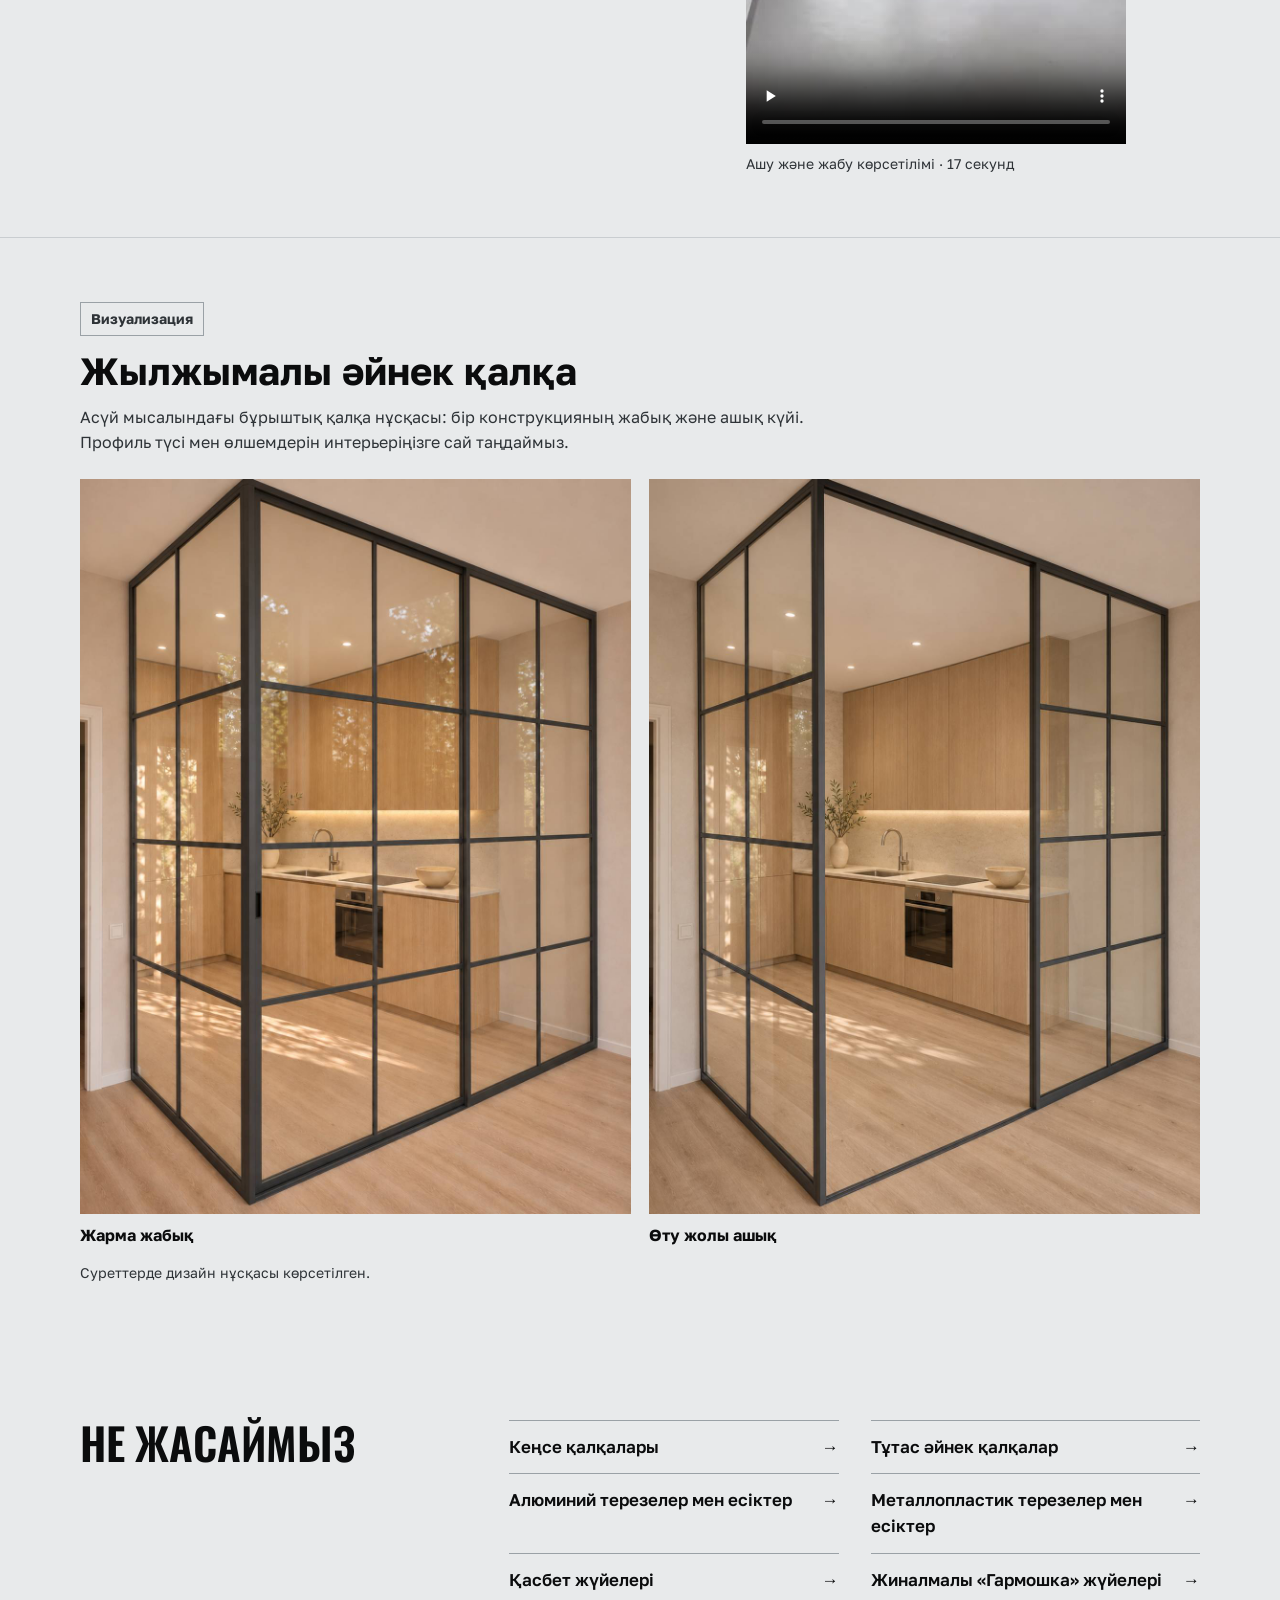
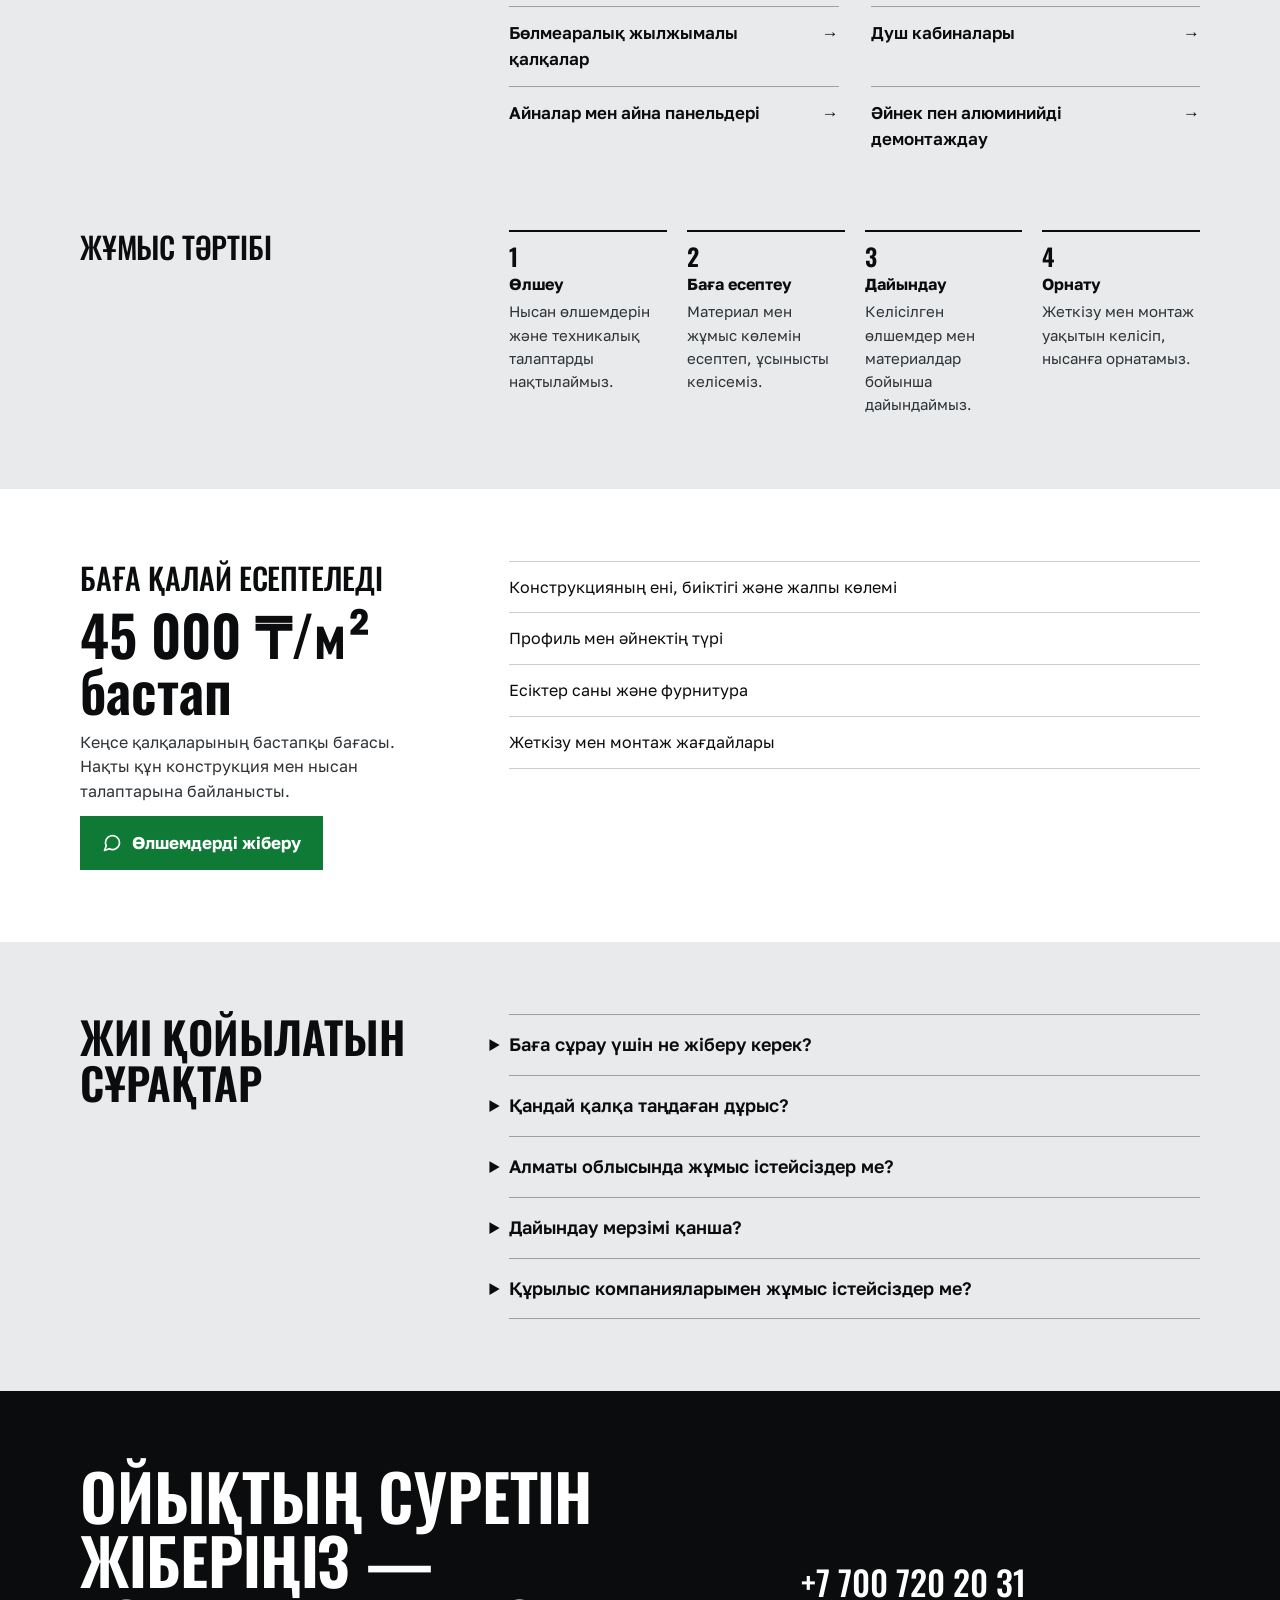
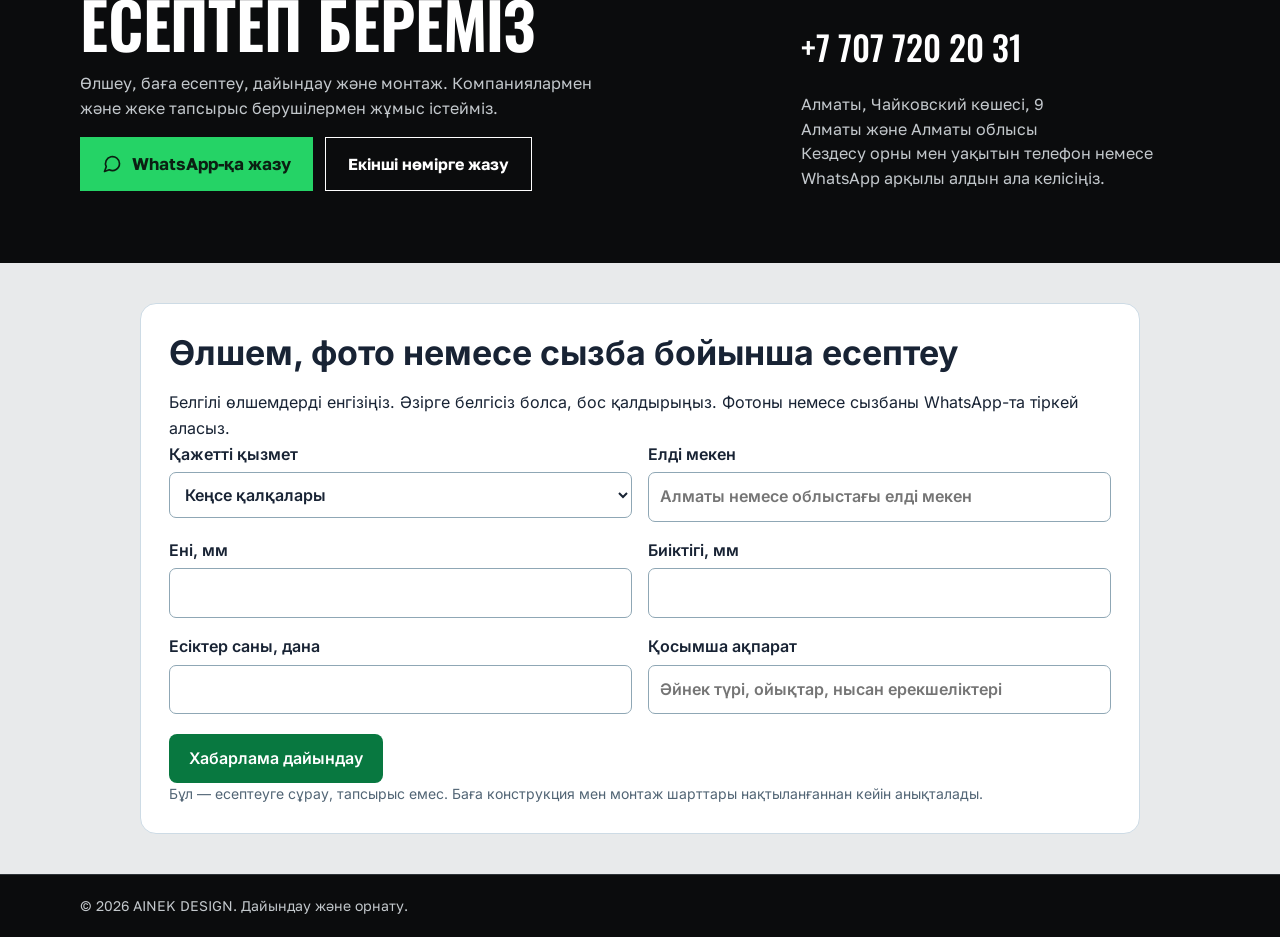
==== commit ae4d8aa3: "Add PVC installation photos and partition video in RU and KK" ====
--- a/index.html
+++ b/index.html
@@ -22,7 +22,7 @@
 <link rel="preload" href="fonts/oswald-cyrillic.woff2" as="font" type="font/woff2" crossorigin/>
 <link rel="stylesheet" href="fonts.css"/>
 <link rel="stylesheet" href="site.css"/>
-<link rel="stylesheet" href="quote.css"><link rel="stylesheet" href="partition-visual.css"></head>
+<link rel="stylesheet" href="quote.css"><link rel="stylesheet" href="partition-visual.css"><link rel="stylesheet" href="media-showcase.css"></head>
 <body>
 <header class="top"><div class="wrap top-in">
 <a class="brand" href="index.html">AINEK DESIGN</a>
@@ -76,7 +76,12 @@
 <dl class="specs"><div><dt>Жұмыстар</dt><dd>Дайындау және монтаж</dd></div><div><dt>Материалдар</dt><dd>Айна, LED жарығы</dd></div></dl>
 <a class="more" href="https://wa.me/77007202031" rel="noopener noreferrer" target="_blank">Осындай керек →</a></div>
 </article>
-<a class="btn btn-ink all" href="works.html">Барлық суреттер (48) →</a>
+<a class="btn btn-ink all" href="works.html">Барлық суреттер (59) →</a>
+<a class="more" href="pvc-windows-doors.html#pvc-installations">ПВХ терезелер мен есіктер монтажының жаңа фотолары</a>
+</div></section>
+<section class="media-showcase" id="partition-video" aria-labelledby="partition-video-title"><div class="wrap media-showcase-layout">
+<div class="media-showcase-copy"><h2 id="partition-video-title">Жылжымалы қалқаның жұмысы</h2><p>Әйнек жармалардың бір жаққа жылжып, өтетін жолды қалай ашатынын көріңіз.</p></div>
+<figure class="media-video"><video controls playsinline preload="none" width="478" height="850" poster="img/sliding-partition-video-poster.jpg" aria-label="Жылжымалы қалқаның жұмысы" aria-describedby="partition-video-caption"><source src="media/sliding-partition-demo.mp4" type="video/mp4"><a href="media/sliding-partition-demo.mp4">Бейнені ашу</a></video><figcaption id="partition-video-caption">Ашу және жабу көрсетілімі · 17 секунд</figcaption></figure>
 </div></section>
 <section class="partition-visual" id="sliding-example" aria-labelledby="sliding-example-title"><div class="wrap">
 <div class="partition-visual-heading"><span class="partition-visual-label">Визуализация</span><h2 id="sliding-example-title">Жылжымалы әйнек қалқа</h2><p>Асүй мысалындағы бұрыштық қалқа нұсқасы: бір конструкцияның жабық және ашық күйі. Профиль түсі мен өлшемдерін интерьеріңізге сай таңдаймыз.</p></div>
--- a/media-showcase.css
+++ b/media-showcase.css
@@ -0,0 +1,16 @@
+/* Keep portrait media complete and load the video only when requested. */
+.media-showcase{padding-block:clamp(36px,5vw,64px);border-top:1px solid #c9cdd0;scroll-margin-top:84px}
+.media-showcase-layout{display:grid;grid-template-columns:minmax(0,1fr) minmax(0,1fr);align-items:center;gap:clamp(24px,5vw,64px)}
+.media-showcase-copy{display:flex;flex-direction:column;gap:16px}
+.media-showcase h2{margin:0;font-size:clamp(25px,3vw,38px);line-height:1.2}
+.media-showcase p{margin:0;color:#2e3337;font-size:18px;max-width:600px}
+.media-video{width:100%;max-width:380px;margin:0;justify-self:center}
+.media-video video{display:block;width:100%;height:auto;aspect-ratio:478/850;object-fit:contain;background:#0b0c0d}
+.media-video figcaption,.cabin-concept-gallery figcaption{margin-top:10px;font-size:14px;line-height:1.4;color:#2e3337}
+.cabin-concept-gallery figure{margin:0;min-width:0}
+.cabin-concept-gallery a{display:block;cursor:zoom-in}
+.cabin-concept-gallery img{display:block;width:100%;height:auto;object-fit:contain}
+.pvc-installation-gallery img{height:auto;object-fit:contain;background:#e8eaeb}
+.pvc-installation-gallery figcaption{font-size:14px}
+#pvc-installations{scroll-margin-top:84px}
+@media(max-width:640px){.media-showcase-layout{grid-template-columns:1fr}.media-showcase p{font-size:16px}.media-video{max-width:360px}.pvc-installation-gallery figcaption{font-size:14px}}
